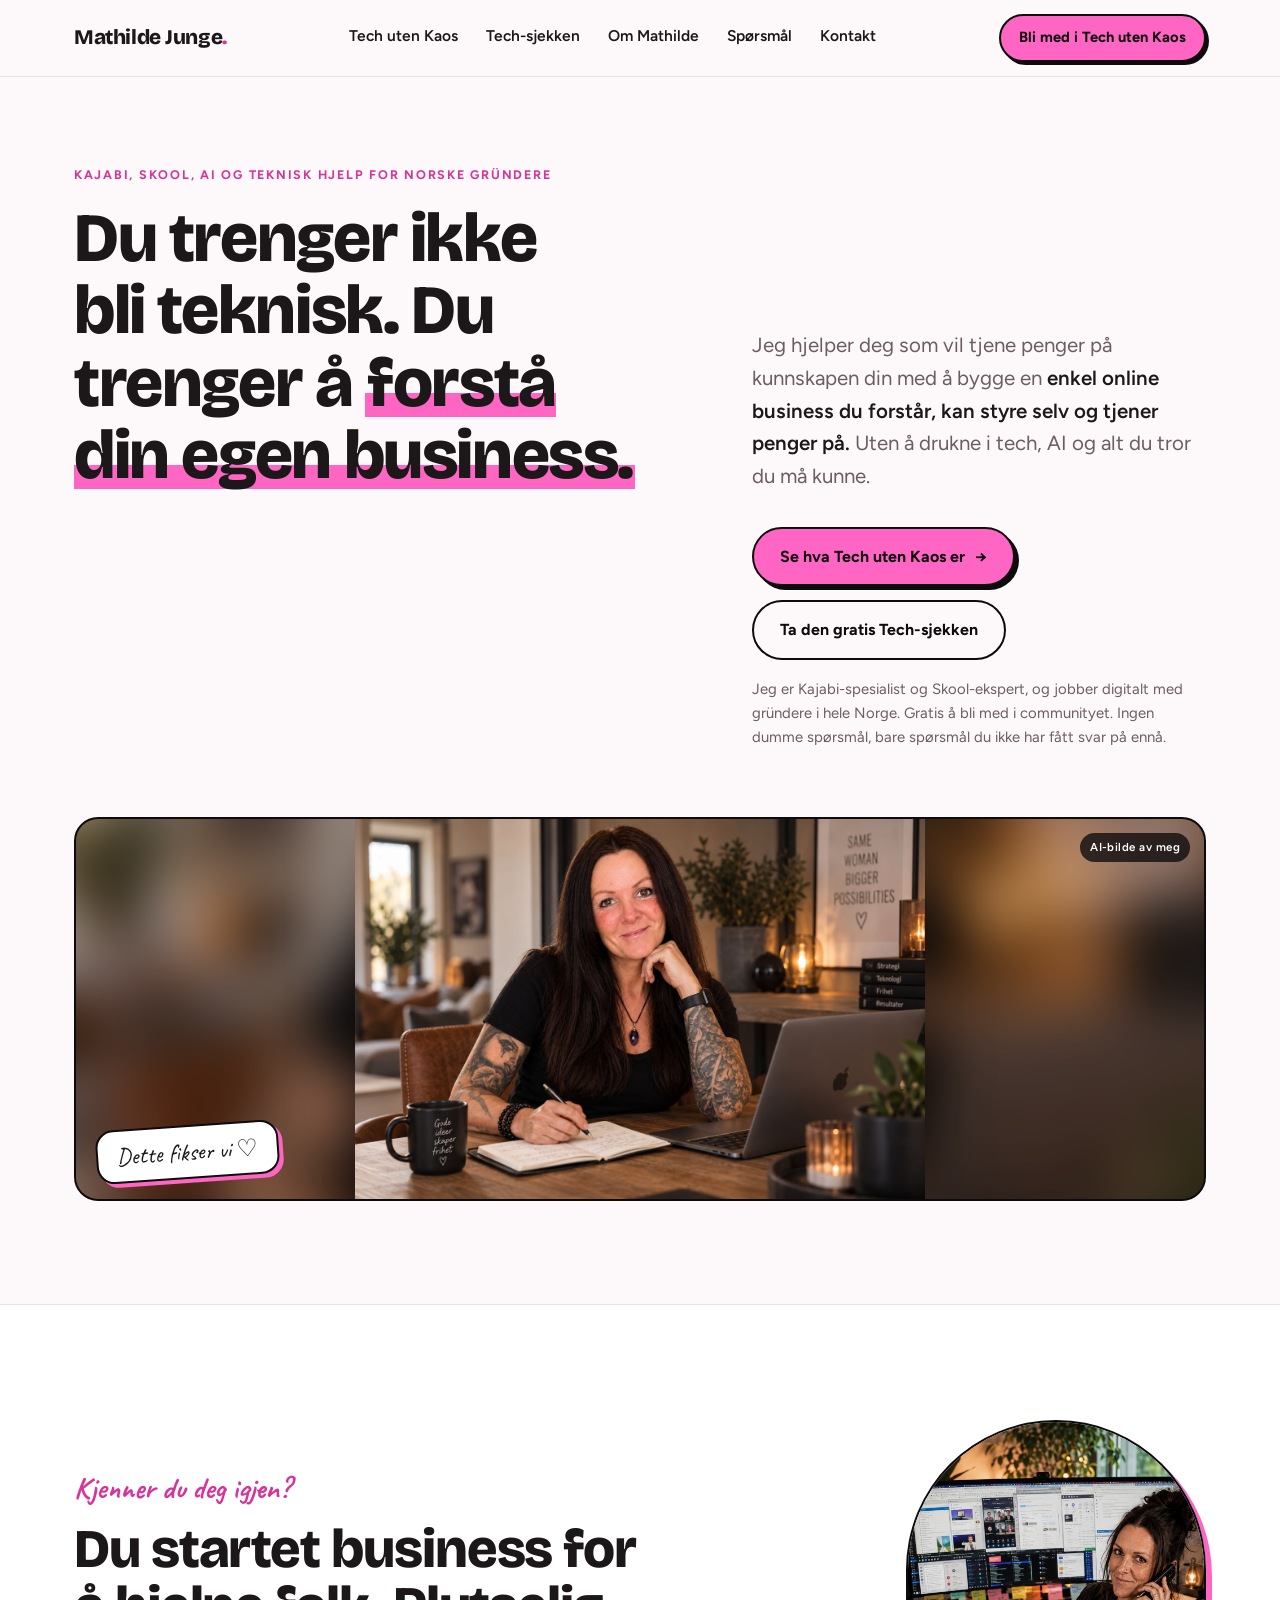
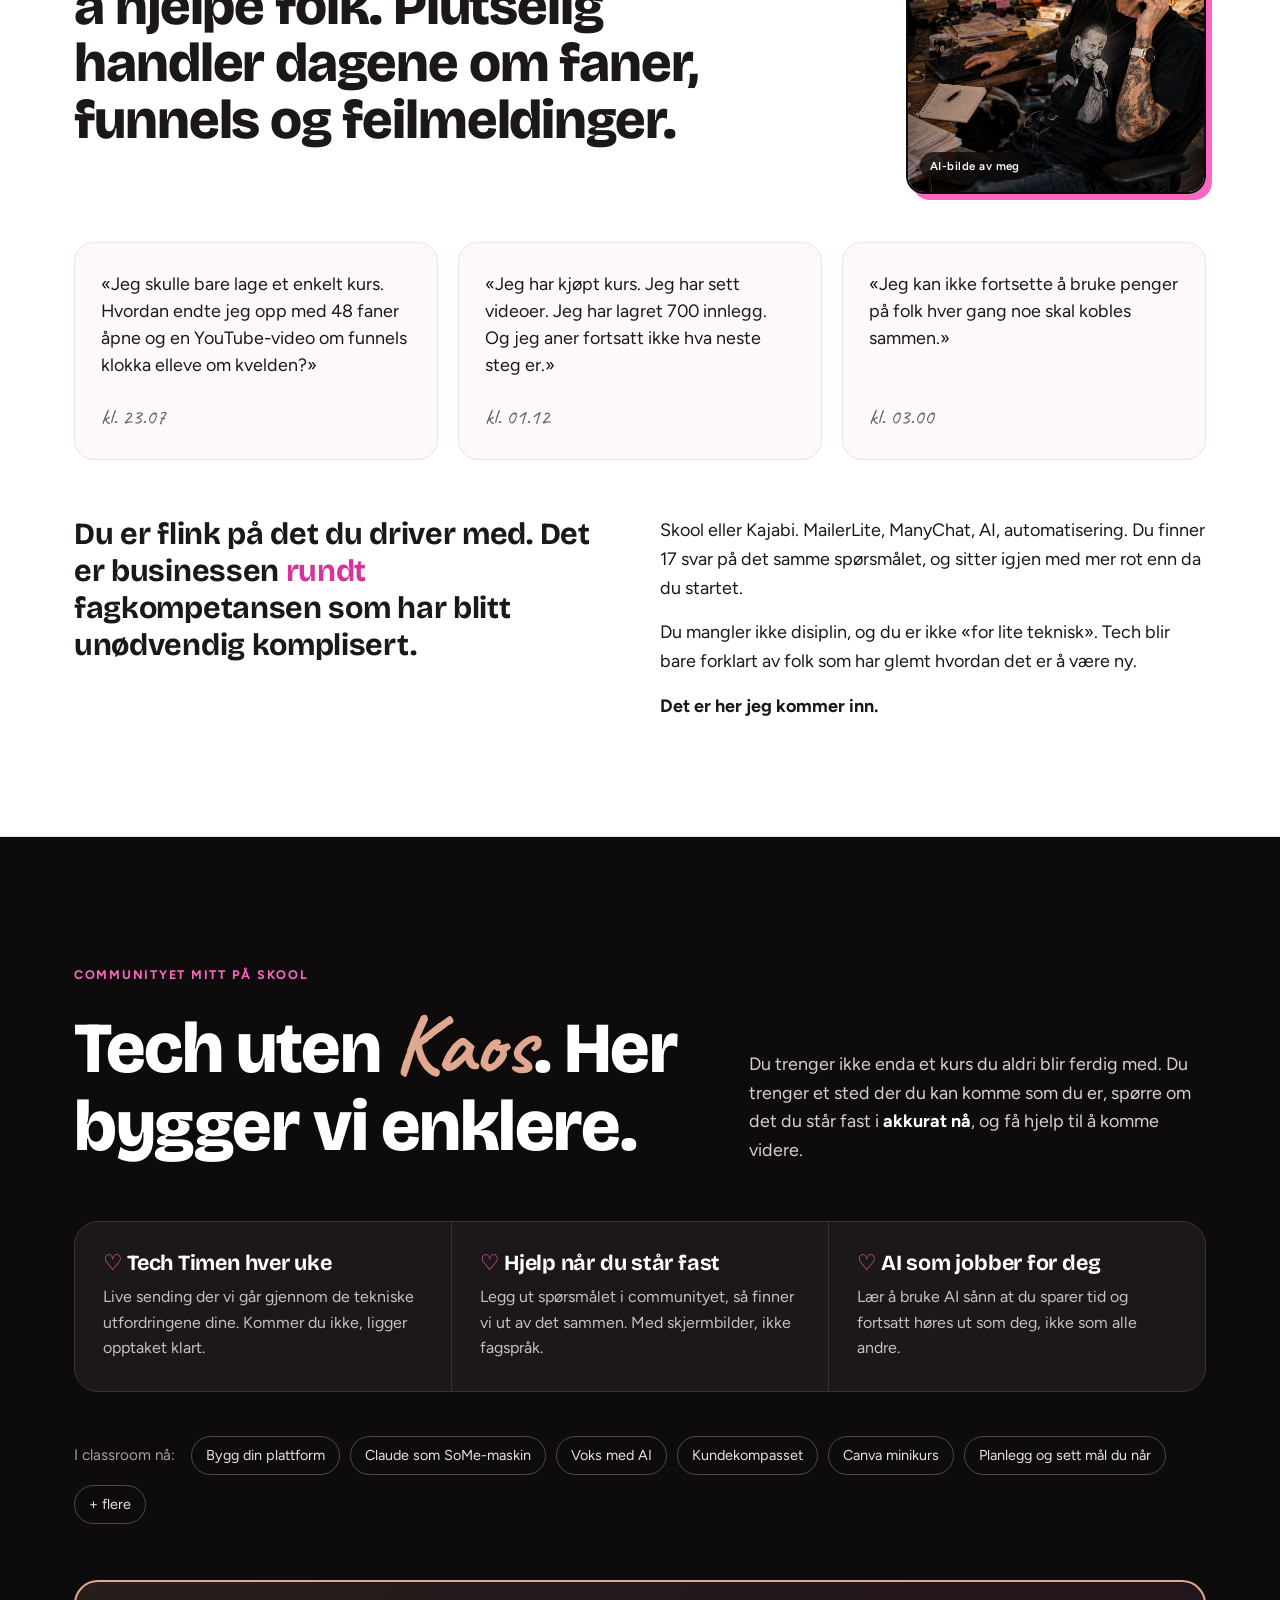
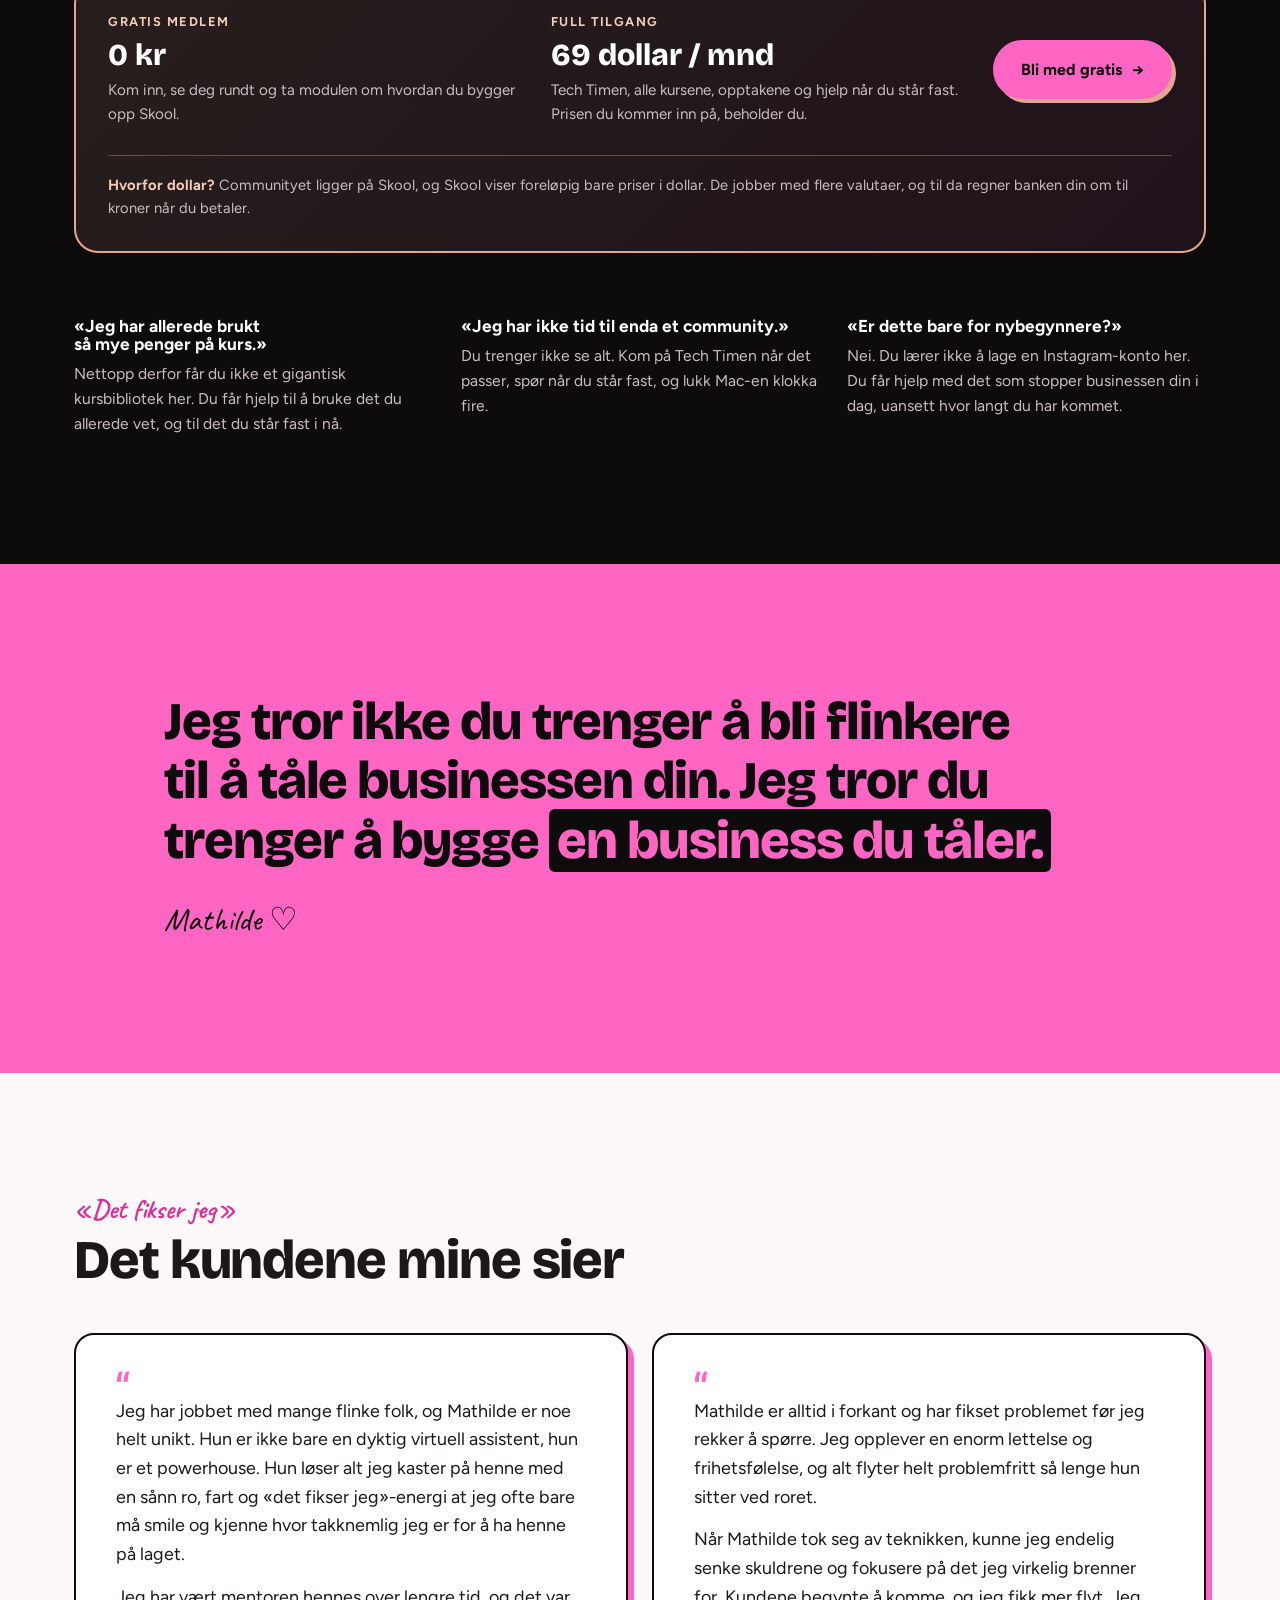
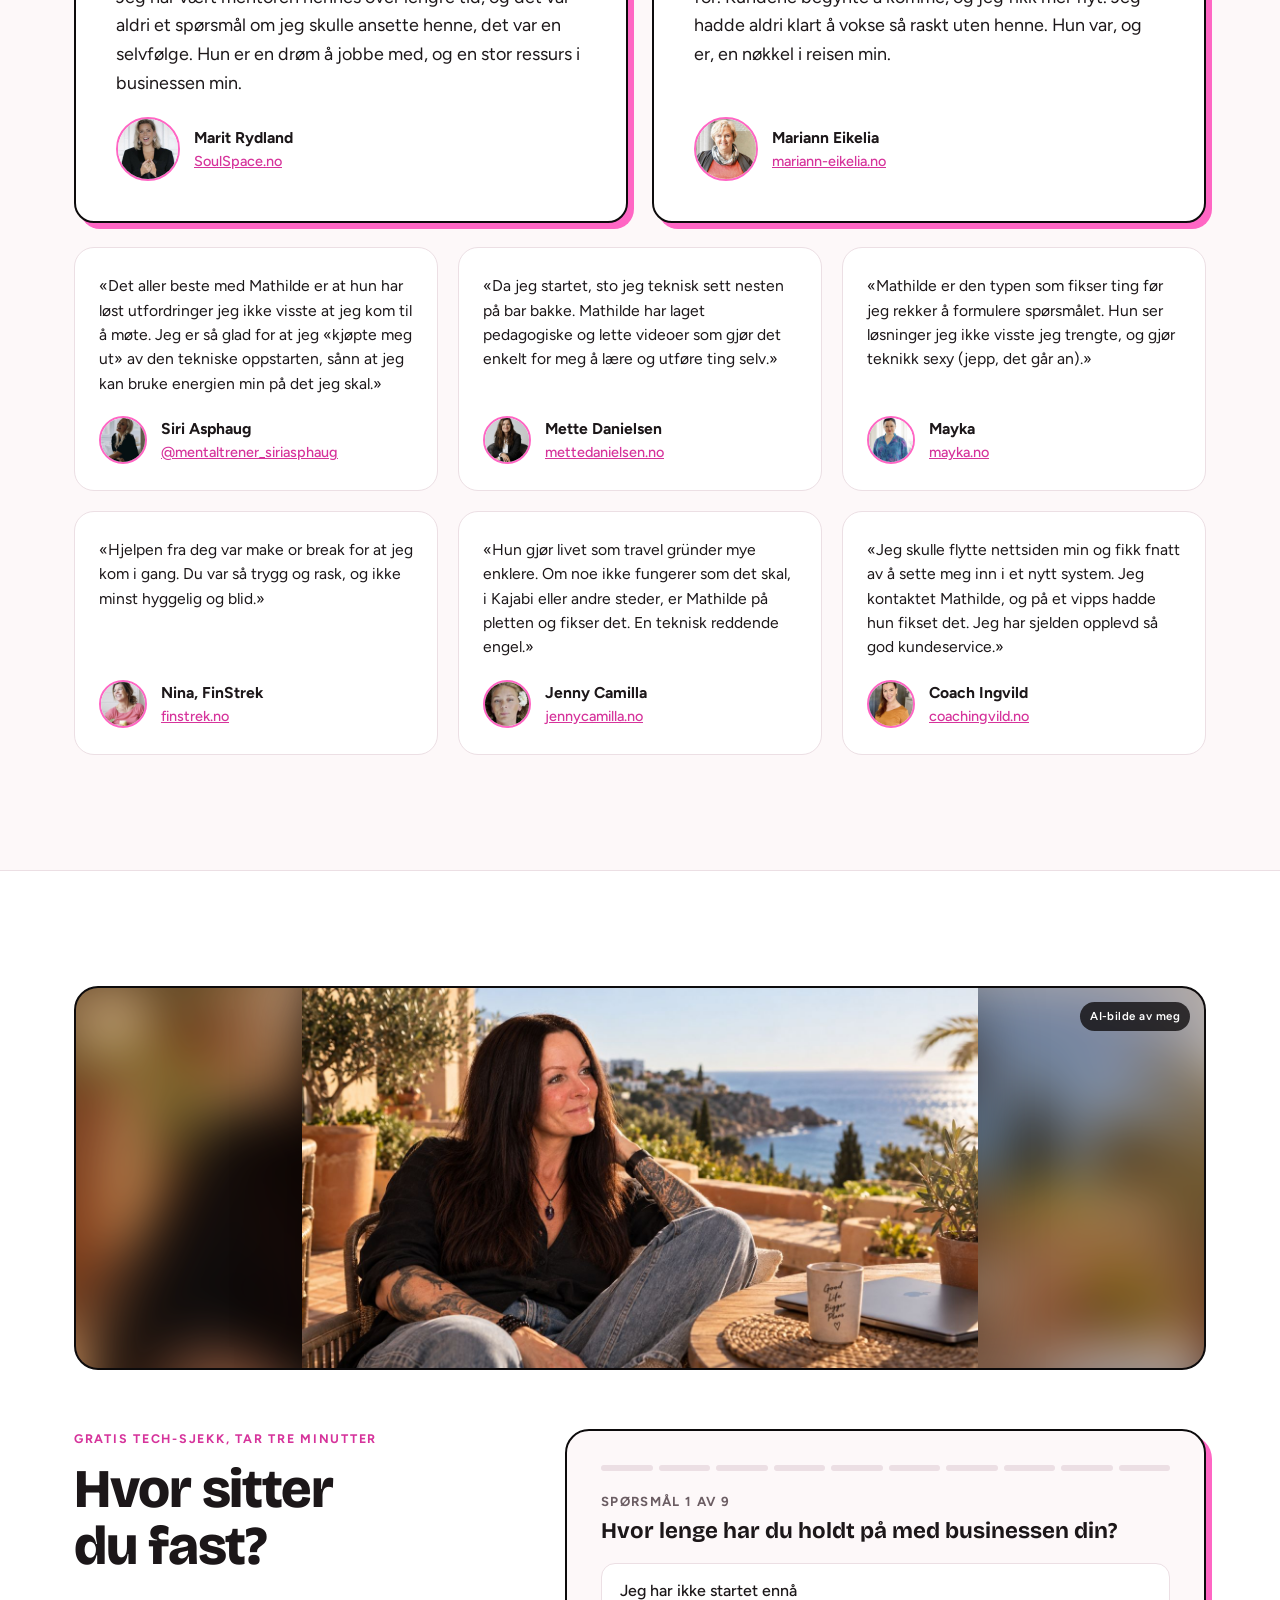
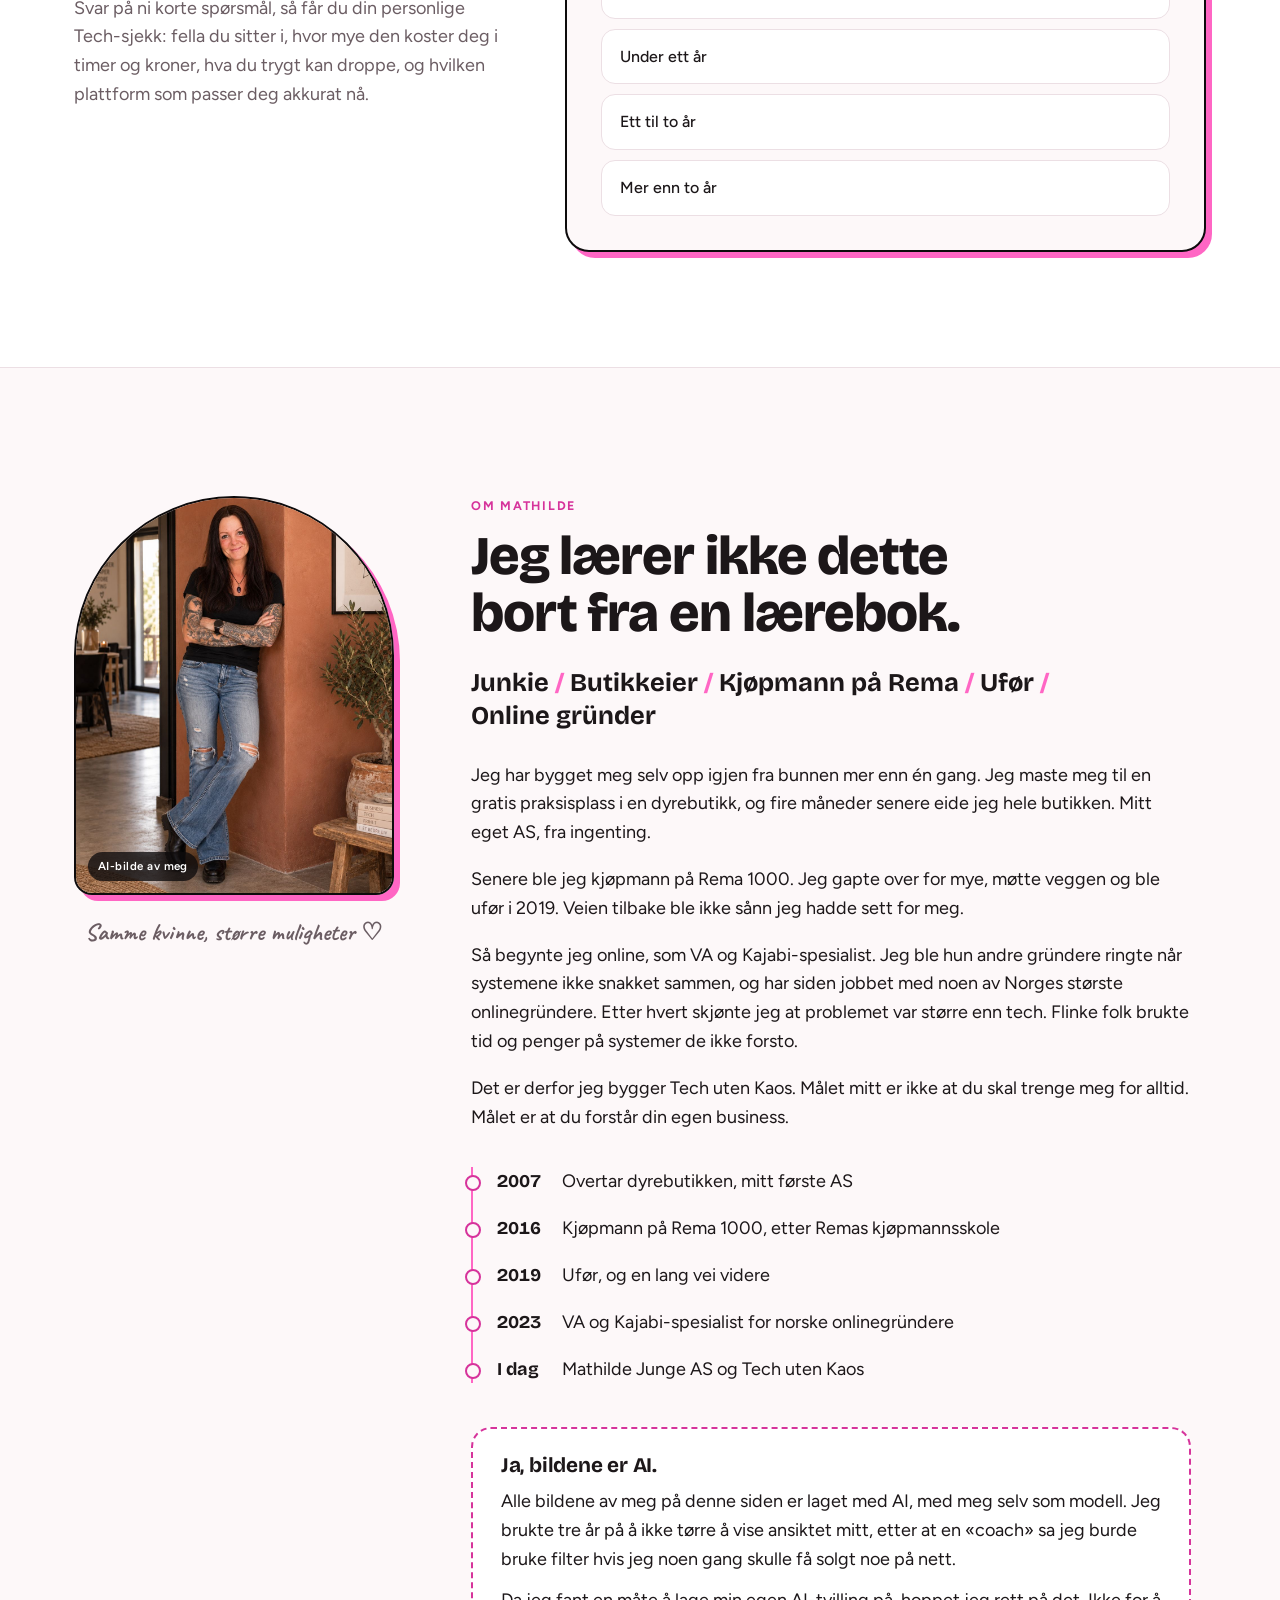
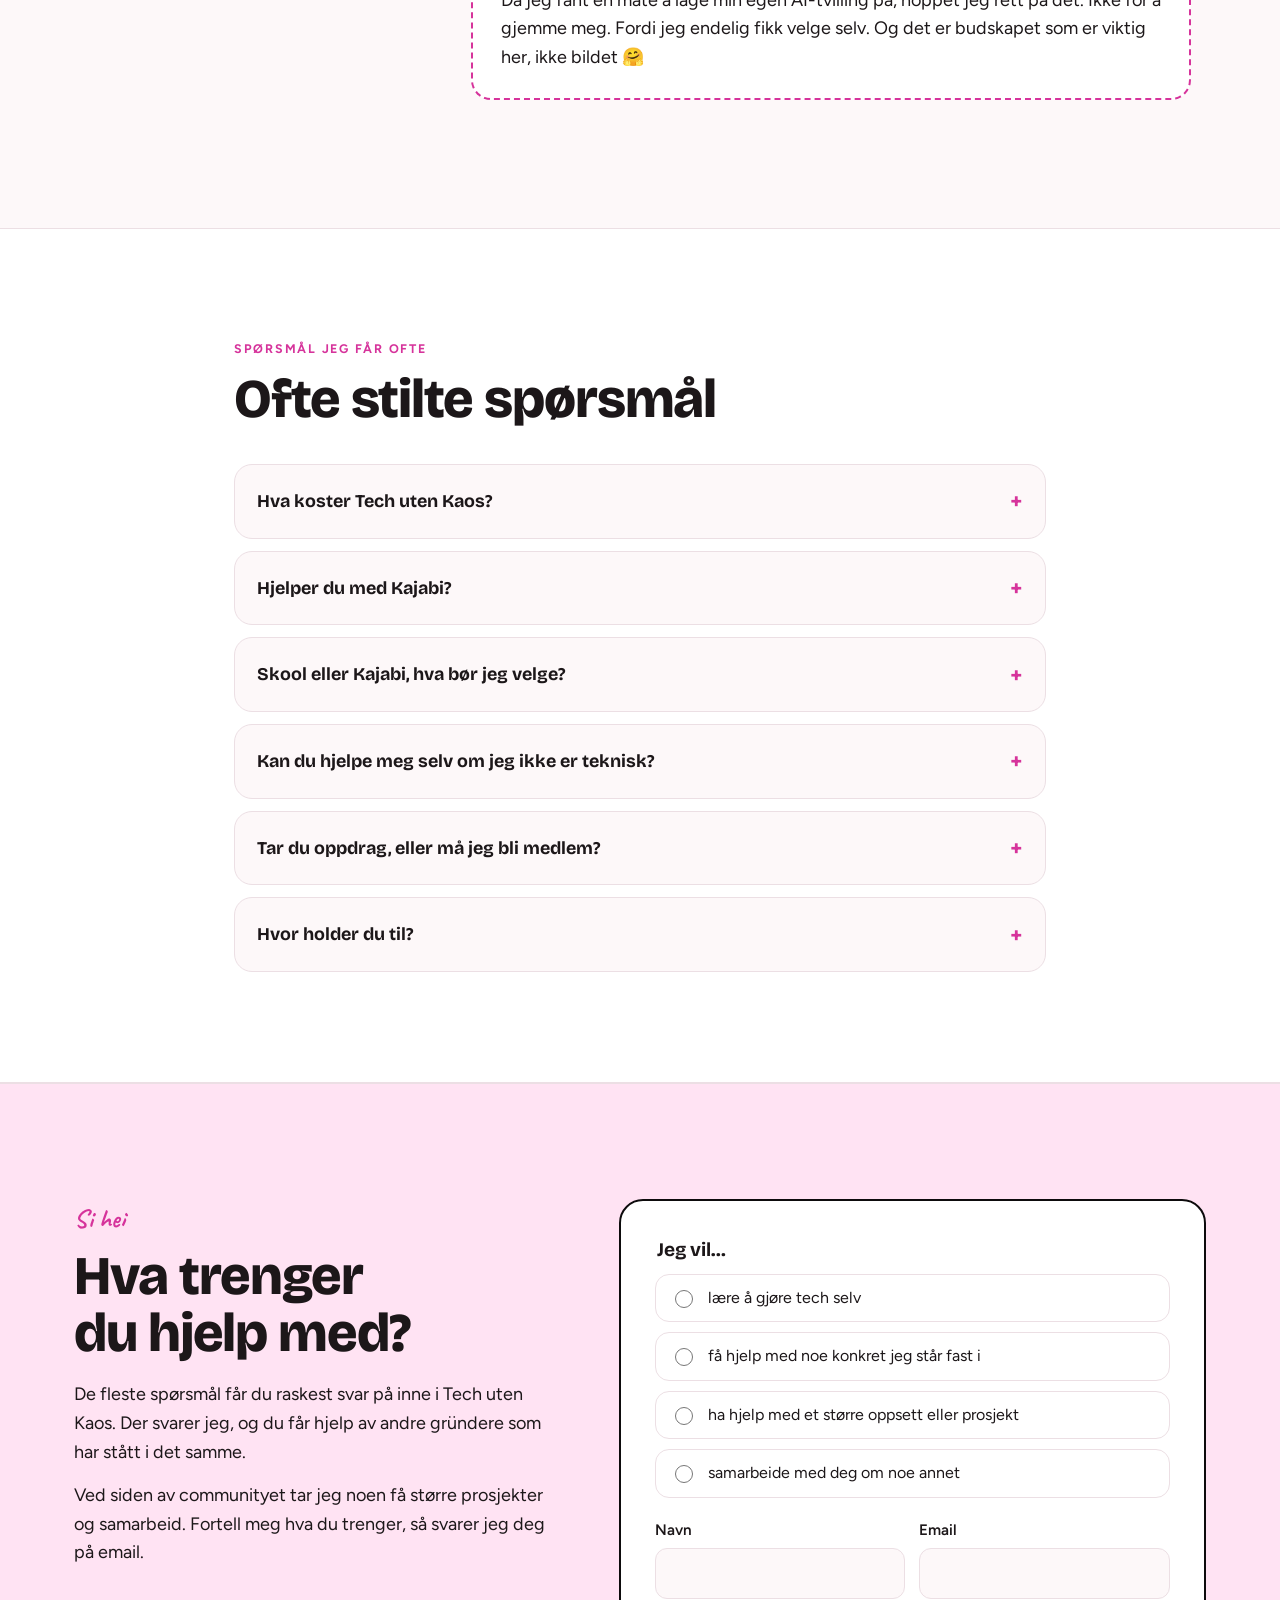
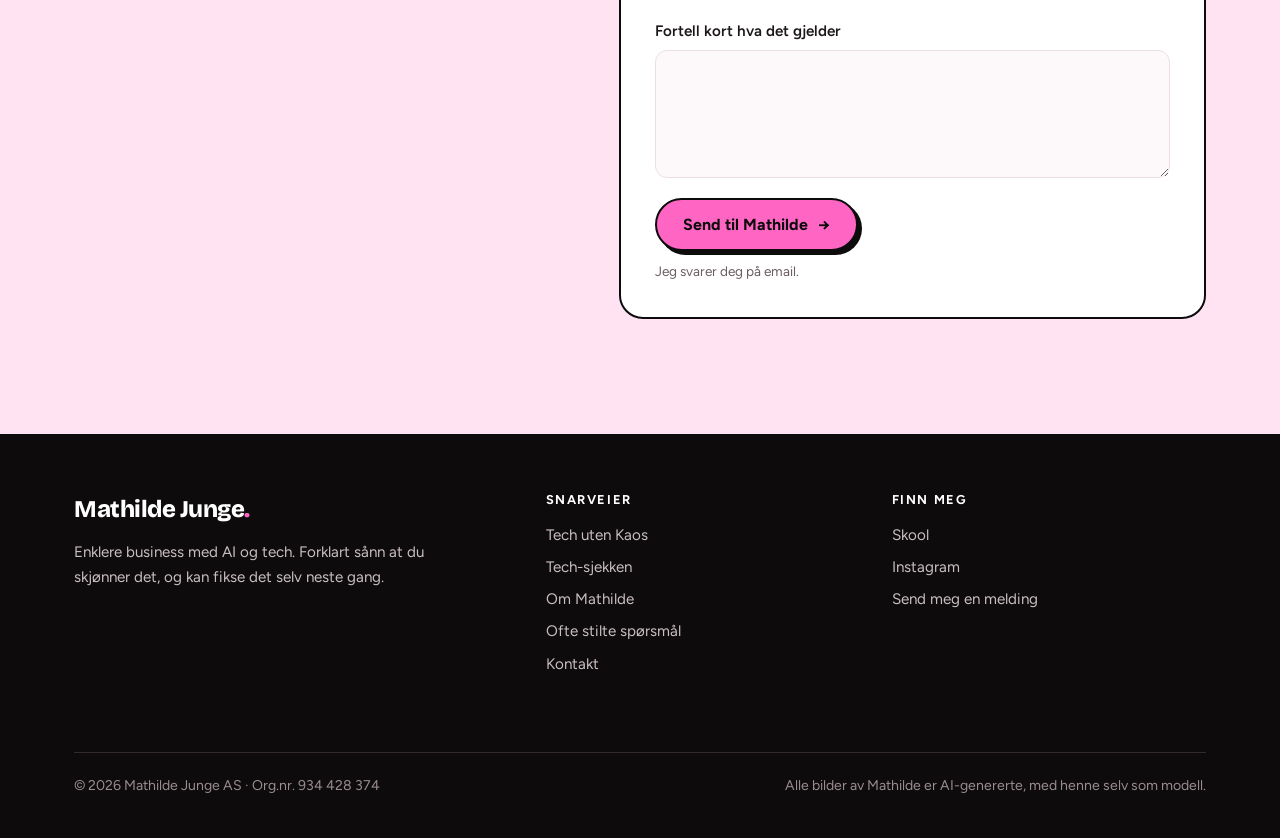
==== index.html @ fab1bf91 "Add files via upload" ====
<!doctype html>
<html lang="nb">
<head>
<meta charset="utf-8">
<meta name="viewport" content="width=device-width, initial-scale=1, viewport-fit=cover">
<title>Mathilde Junge | Enklere business med AI og tech</title>
<meta name="description" content="Kajabi-ekspert og Skool-spesialist i Norge. Mathilde Junge hjelper norske gründere med teknisk hjelp, AI og automatisering, og med å bygge en online business de forstår og kan styre selv.">
<link rel="canonical" href="https://www.mathilde-junge.no/">
<meta property="og:title" content="Mathilde Junge | Enklere business med AI og tech">
<meta property="og:description" content="Jeg hjelper gründere å bygge en enkel online business de forstår, kan styre selv og tjene penger på.">
<meta property="og:image" content="https://mathilde-junge.no/bilder/mathilde-kaffe.jpg">
<meta property="og:url" content="https://mathilde-junge.no">
<link rel="icon" href="data:image/svg+xml,%3Csvg xmlns=%22http://www.w3.org/2000/svg%22 viewBox=%220 0 100 100%22%3E%3Ccircle cx=%2250%22 cy=%2250%22 r=%2250%22 fill=%22%23ff66c4%22/%3E%3Ctext x=%2250%22 y=%2268%22 font-size=%2252%22 text-anchor=%22middle%22 font-family=%22Arial%22 font-weight=%22bold%22 fill=%22%230d0b0c%22%3EMJ%3C/text%3E%3C/svg%3E">
<link rel="preconnect" href="https://fonts.googleapis.com">
<link rel="preconnect" href="https://fonts.gstatic.com" crossorigin>
<link rel="stylesheet" href="https://fonts.googleapis.com/css2?family=Bricolage+Grotesque:opsz,wght@12..96,500;12..96,700;12..96,800&family=Figtree:ital,wght@0,400;0,500;0,600;0,700;1,400&family=Caveat:wght@500;700&display=swap">
<script type="application/ld+json">{"@context": "https://schema.org", "@type": "ProfessionalService", "@id": "https://www.mathilde-junge.no/#business", "name": "Mathilde Junge AS", "alternateName": "Tech uten Kaos", "url": "https://www.mathilde-junge.no/", "description": "Kajabi-ekspert og Skool-spesialist som hjelper norske gründere med teknisk hjelp, AI, automatisering og oppbygging av online business.", "email": "mathilde.junge@gmail.com", "founder": {"@type": "Person", "name": "Mathilde Junge", "jobTitle": "Kajabi-spesialist, tech- og businesscoach", "url": "https://www.mathilde-junge.no/#om", "sameAs": ["https://www.instagram.com/mathildejunge.andreomgang/", "https://www.skool.com/mathilde/about"]}, "address": {"@type": "PostalAddress", "addressLocality": "Stord", "addressCountry": "NO"}, "areaServed": {"@type": "Country", "name": "Norge"}, "knowsAbout": ["Kajabi", "Skool", "MailerLite", "ManyChat", "Stripe", "AI for gründere", "automatisering", "email-markedsføring", "salgssider", "medlemsportaler", "webinarer"], "sameAs": ["https://www.instagram.com/mathildejunge.andreomgang/", "https://www.skool.com/mathilde/about"], "makesOffer": {"@type": "Offer", "name": "Tech uten Kaos", "description": "Community på Skool med ukentlig Tech Time, kurs og hjelp med tech, AI og online business.", "price": "69", "priceCurrency": "USD", "url": "https://www.skool.com/mathilde/about"}}</script>
<script type="application/ld+json">{"@context": "https://schema.org", "@type": "FAQPage", "mainEntity": [{"@type": "Question", "name": "Hva koster Tech uten Kaos?", "acceptedAnswer": {"@type": "Answer", "text": "Det er gratis å bli med i communityet på Skool. Da får du tilgang til en modul om hvordan du bygger opp Skool. Full tilgang koster 69 dollar i måneden, og gir deg Tech Timen hver uke, alle kursene, opptakene og hjelp når du står fast. Prisen du kommer inn på, beholder du. Skool viser foreløpig bare priser i dollar, så banken din regner om til kroner."}}, {"@type": "Question", "name": "Hjelper du med Kajabi?", "acceptedAnswer": {"@type": "Answer", "text": "Ja. Jeg har jobbet i Kajabi siden 2023, som VA og Kajabi-spesialist for noen av Norges største onlinegründere. Jeg hjelper med kurs og medlemsportaler, salgssider, email-sekvenser, automatiseringer, betaling og oppsett rundt lanseringer og webinarer. Inne i Tech uten Kaos får du hjelp med Kajabi hver uke på Tech Timen."}}, {"@type": "Question", "name": "Skool eller Kajabi, hva bør jeg velge?", "acceptedAnswer": {"@type": "Answer", "text": "Det kommer an på hva du selger og hvor mye tid du vil bruke på tech. Skool passer når du vil bygge et community og komme raskt i gang. Kajabi passer når du har kurs, email-liste og nettside du vil samle på ett sted. Ta den gratis Tech-sjekken på denne siden, så får du mitt forslag basert på svarene dine."}}, {"@type": "Question", "name": "Kan du hjelpe meg selv om jeg ikke er teknisk?", "acceptedAnswer": {"@type": "Answer", "text": "Ja, og det er de fleste som kommer til meg. Du trenger ikke være teknisk. Du trenger å lære akkurat nok til å gjøre det du trenger, forklart uten fagspråk. Målet mitt er at du skal klare mer selv, ikke at du skal trenge meg for alltid."}}, {"@type": "Question", "name": "Tar du oppdrag, eller må jeg bli medlem?", "acceptedAnswer": {"@type": "Answer", "text": "Det meste løser vi inne i Tech uten Kaos, og der får du hjelp raskest. Ved siden av tar jeg noen få større oppsett og prosjekter. Bruk kontaktskjemaet nederst og velg hva du trenger hjelp med, så svarer jeg deg på email."}}, {"@type": "Question", "name": "Hvor holder du til?", "acceptedAnswer": {"@type": "Answer", "text": "Jeg sitter på Stord og jobber digitalt med gründere i hele Norge. All hjelp skjer på nett, enten i communityet, på Tech Timen eller i delt skjerm."}}]}</script>
<style>
  :root {
    --rosa: #ff66c4;
    --rosa-dyp: #d6339b;
    --rosa-lys: #ffe3f3;
    --svart: #0d0b0c;
    --kull: #1c1719;
    --hvit: #ffffff;
    --grunn: #fdf8f9;
    --tekst: #1c1719;
    --dempet: #6b5d63;
    --linje: #ecdfe4;
    --rosegull: #e0a98f;
    --rosegull-lys: #f3cdb9;
    --display: "Bricolage Grotesque", "Arial Black", system-ui, sans-serif;
    --brod: "Figtree", system-ui, -apple-system, "Segoe UI", sans-serif;
    --hand: "Caveat", "Segoe Print", "Bradley Hand", cursive;
    --maks: 1180px;
    color-scheme: light;
  }
  * { box-sizing: border-box; }
  html { scroll-behavior: smooth; }
  @media (prefers-reduced-motion: reduce) { html { scroll-behavior: auto; } * { transition: none !important; animation: none !important; } }
  body {
    margin: 0;
    background: var(--grunn);
    color: var(--tekst);
    font-family: var(--brod);
    font-size: 18px;
    line-height: 1.6;
    -webkit-font-smoothing: antialiased;
  }
  img { max-width: 100%; display: block; }
  a { color: inherit; }
  :focus-visible { outline: 3px solid var(--rosa); outline-offset: 3px; border-radius: 4px; }

  .ramme { width: 100%; max-width: var(--maks); margin: 0 auto; padding-inline: 24px; }
  @media (max-width: 480px) { .ramme { padding-inline: 18px; } body { font-size: 17px; } }

  h1, h2, h3 { font-family: var(--display); line-height: 1.05; letter-spacing: -0.02em; text-wrap: balance; margin: 0; }
  h2 { font-size: clamp(2rem, 4.4vw, 3.4rem); font-weight: 800; }
  h3 { font-size: 1.35rem; font-weight: 700; letter-spacing: -0.01em; }
  p { margin: 0; }
  .hand { font-family: var(--hand); font-weight: 700; }
  .etikett { font-size: 0.78rem; font-weight: 700; letter-spacing: 0.14em; text-transform: uppercase; color: var(--rosa-dyp); }

  /* Knapper */
  .knapp {
    display: inline-flex; align-items: center; gap: 10px;
    font-family: var(--brod); font-weight: 700; font-size: 1rem;
    padding: 15px 26px; border-radius: 999px; text-decoration: none;
    border: 2px solid var(--svart); cursor: pointer;
    transition: transform .15s ease, box-shadow .15s ease, background .15s ease;
  }
  .knapp-rosa { background: var(--rosa); color: var(--svart); box-shadow: 4px 4px 0 var(--svart); }
  .knapp-rosa:hover { transform: translate(-2px,-2px); box-shadow: 6px 6px 0 var(--svart); }
  .knapp-strek { background: transparent; color: var(--svart); }
  .knapp-strek:hover { background: var(--svart); color: var(--hvit); }
  .pil { transition: transform .15s ease; }
  .knapp:hover .pil { transform: translateX(3px); }

  /* Meny */
  .meny {
    position: sticky; top: env(safe-area-inset-top, 0px); z-index: 20;
    background: rgba(253,248,249,.92); backdrop-filter: blur(10px); -webkit-backdrop-filter: blur(10px);
    border-bottom: 1px solid var(--linje);
  }
  .meny .ramme { display: flex; align-items: center; justify-content: space-between; gap: 16px; padding-block: 14px; }
  .logo { font-family: var(--display); font-weight: 800; font-size: 1.3rem; text-decoration: none; letter-spacing: -0.02em; white-space: nowrap; }
  .logo span { color: var(--rosa-dyp); }
  .meny nav { display: flex; gap: 28px; font-weight: 600; font-size: 0.97rem; }
  .meny nav a { text-decoration: none; padding-block: 4px; border-bottom: 2px solid transparent; }
  .meny nav a:hover { border-color: var(--rosa); }
  .meny .knapp { padding: 10px 18px; font-size: 0.92rem; box-shadow: 3px 3px 0 var(--svart); gap: 0; }
  @media (max-width: 900px) { .meny nav { display: none; } }
  @media (max-width: 420px) { .meny .knapp .lang { display: none; } }

  /* Hero */
  .hero { padding-block: clamp(40px, 7vw, 88px) clamp(56px, 8vw, 104px); }
  .hero .ramme { display: grid; grid-template-columns: 1.15fr 0.85fr; gap: 20px clamp(32px, 5vw, 64px); align-items: end; }
  .hero .ramme > div:first-child { grid-column: 1 / -1; display: grid; grid-template-columns: 1.15fr 0.85fr; gap: 0 clamp(32px, 5vw, 64px); align-items: end; }
  .hero .ramme > div:first-child > .etikett, .hero .ramme > div:first-child > h1 { grid-column: 1; }
  .hero .ramme > div:first-child > .ingress, .hero .ramme > div:first-child > .knapperad, .hero .ramme > div:first-child > .smaatekst { grid-column: 2; }
  .hero .ramme > div:first-child > .ingress { grid-row: 2; align-self: end; margin-top: 0; }
  .hero .hero-band { grid-column: 1 / -1; margin-top: clamp(28px, 4vw, 48px); }
  .hero h1 { font-size: clamp(2.5rem, 5.4vw, 4.7rem); font-weight: 800; }
  .hero h1 .understrek { background: linear-gradient(transparent 62%, var(--rosa) 62%, var(--rosa) 90%, transparent 90%); padding-inline: 2px; }
  .hero .ingress { font-size: clamp(1.1rem, 1.6vw, 1.3rem); color: var(--dempet); margin-top: 26px; max-width: 34ch; }
  .hero .ingress strong { color: var(--tekst); font-weight: 600; }
  .knapperad { display: flex; flex-wrap: wrap; gap: 14px; margin-top: 34px; }
  .smaatekst { margin-top: 18px; font-size: 0.93rem; color: var(--dempet); }
  .hero-bilde { position: relative; }
  .hero-bilde img { width: 100%; height: auto; border-radius: 24px; border: 2px solid var(--svart); }
  .hero-lapp {
    position: absolute; left: -28px; bottom: 44px; background: var(--hvit); border: 2px solid var(--svart);
    border-radius: 18px; padding: 12px 18px; transform: rotate(-4deg); box-shadow: 4px 4px 0 var(--rosa);
    font-family: var(--hand); font-size: 1.5rem; line-height: 1.1; max-width: 230px;
  }
  @media (max-width: 860px) {
    .hero .ramme, .hero .ramme > div:first-child { grid-template-columns: 1fr; }
    .hero .ramme > div:first-child > * { grid-column: 1 !important; grid-row: auto !important; }
    .hero .ramme > div:first-child > .ingress { margin-top: 22px; }
    .hero-lapp { left: 8px; bottom: 20px; font-size: 1.3rem; }
  }

  /* AI-merke på bilder */
  .ai-merke {
    position: absolute; top: 14px; right: 14px; z-index: 2;
    background: rgba(13,11,12,.78); color: var(--hvit); font-size: 0.72rem; font-weight: 600;
    letter-spacing: 0.04em; padding: 5px 10px; border-radius: 999px;
  }
  .bildeboks { position: relative; }
  /* Fotobånd: bredt felt, hele bildet, Mathilde litt på avstand */
  .fotoband { position: relative; margin: 0; height: clamp(240px, 30vw, 400px); border-radius: 24px; overflow: hidden; border: 2px solid var(--svart); background: var(--kull); display: flex; justify-content: center; }
  .fotoband .bak { position: absolute; inset: -40px; width: calc(100% + 80px); height: calc(100% + 80px); max-width: none; object-fit: cover; filter: blur(26px) saturate(1.1) brightness(.8); transform: scale(1.05); }
  .fotoband .fram { position: relative; height: 100%; width: auto; max-width: 100%; object-fit: contain; box-shadow: 0 0 60px rgba(0,0,0,.35); }
  .fotoband .ai-merke { z-index: 3; }
  .fotoband .hero-lapp { left: 20px; bottom: 20px; z-index: 3; }
  @media (max-width: 600px) { .fotoband { height: 260px; } }
  /* Stående bilder: egen bredde, bue på toppen */
  .bue { position: relative; margin: 0; width: 100%; max-width: 340px; }
  .bue img { width: 100%; height: auto; border-radius: 50% 50% 18px 18px / 40% 40% 18px 18px; border: 2px solid var(--svart); box-shadow: 6px 6px 0 var(--rosa); }
  .bue .ai-merke { top: auto; right: auto; bottom: 14px; left: 14px; }
  .igjen-hode { display: grid; grid-template-columns: 1fr auto; gap: clamp(32px, 5vw, 72px); align-items: center; }
  .igjen-hode .bue { max-width: 300px; }
  @media (max-width: 760px) { .igjen-hode { grid-template-columns: 1fr; } .igjen-hode .bue { max-width: 260px; } }
  .quiz-band { grid-column: 1 / -1; margin-bottom: 8px; }

  /* Kjenner du deg igjen */
  .igjen { padding-block: clamp(64px, 9vw, 120px); background: var(--hvit); border-block: 1px solid var(--linje); }
  .igjen-topp { max-width: 760px; }
  .igjen-topp p.hand { font-size: 1.9rem; color: var(--rosa-dyp); margin-bottom: 8px; }
  .sitater { display: grid; grid-template-columns: repeat(3, 1fr); gap: 20px; margin-top: 48px; }
  .sitat {
    background: var(--grunn); border: 1px solid var(--linje); border-radius: 20px; padding: 28px 26px 24px;
    display: flex; flex-direction: column; justify-content: space-between; gap: 22px;
  }
  .sitat p { font-size: 1.12rem; line-height: 1.5; }
  .sitat .klokke { font-family: var(--hand); font-size: 1.35rem; color: var(--dempet); }
  .igjen-tekst { display: grid; grid-template-columns: 1fr 1fr; gap: 40px; margin-top: 56px; align-items: start; }
  .igjen-tekst p + p { margin-top: 16px; }
  .igjen-tekst .stor { font-family: var(--display); font-weight: 700; font-size: clamp(1.5rem, 2.4vw, 2rem); line-height: 1.2; letter-spacing: -0.01em; }
  .igjen-tekst .stor em { font-style: normal; color: var(--rosa-dyp); }
  @media (max-width: 860px) { .sitater, .igjen-tekst { grid-template-columns: 1fr; } }

  /* Tech uten Kaos */
  .tuk { background: var(--svart); color: var(--hvit); padding-block: clamp(72px, 10vw, 128px); position: relative; overflow: hidden; }
  .tuk .etikett { color: var(--rosa); }
  .tuk-topp { display: grid; grid-template-columns: 1.15fr 0.85fr; gap: 56px; align-items: end; }
  .tuk h2 { font-size: clamp(2.4rem, 5.6vw, 4.6rem); margin-top: 14px; }
  .tuk h2 .kaos { font-family: var(--hand); font-weight: 700; color: var(--rosegull); font-size: 1.2em; letter-spacing: 0; }
  .tuk-ingress { color: #d9cfd3; font-size: 1.12rem; }
  .tuk-ingress strong { color: var(--hvit); }
  .innhold { display: grid; grid-template-columns: repeat(3, 1fr); gap: 1px; background: #3a3034; border: 1px solid #3a3034; border-radius: 24px; overflow: hidden; margin-top: 56px; }
  .innhold > div { background: var(--kull); padding: 30px 28px; }
  .innhold h3 { color: var(--hvit); margin-bottom: 10px; }
  .innhold h3 .hjerte { color: var(--rosa); }
  .innhold p { color: #c9bec3; font-size: 1rem; }
  .moduler { margin-top: 44px; display: flex; flex-wrap: wrap; gap: 10px; align-items: center; }
  .moduler .forklar { color: #a99ca2; font-size: 0.95rem; margin-right: 6px; }
  .modul { border: 1px solid #54464c; color: #eadfe3; border-radius: 999px; padding: 7px 14px; font-size: 0.9rem; }
  .pris {
    margin-top: 56px; display: grid; grid-template-columns: 1fr 1fr auto; gap: 24px; align-items: center;
    border: 2px solid var(--rosegull); border-radius: 24px; padding: 30px 32px;
    background: linear-gradient(135deg, rgba(224,169,143,.12), rgba(255,102,196,.08));
  }
  .pris .nivaa { font-size: 0.8rem; font-weight: 700; letter-spacing: .12em; text-transform: uppercase; color: var(--rosegull-lys); }
  .pris .tall { font-family: var(--display); font-weight: 800; font-size: 1.9rem; line-height: 1.1; margin-top: 6px; }
  .pris .under { color: #c9bec3; font-size: 0.95rem; margin-top: 6px; }
  .pris .valuta { grid-column: 1 / -1; margin-top: 4px; padding-top: 18px; border-top: 1px solid rgba(224,169,143,.35); color: #c9bec3; font-size: .92rem; }
  .pris .valuta b { color: var(--rosegull-lys); }
  .plassholder { background: var(--rosa); color: var(--svart); border-radius: 6px; padding: 0 6px; font-size: .8em; }
  .tuk .knapp-rosa { box-shadow: 4px 4px 0 var(--rosegull); border-color: var(--rosa); }
  .tuk .knapp-rosa:hover { box-shadow: 6px 6px 0 var(--rosegull); }
  .tvil { display: grid; grid-template-columns: repeat(3, 1fr); gap: 28px; margin-top: 64px; }
  .tvil h3 { font-family: var(--brod); font-size: 1.08rem; font-weight: 700; color: var(--hvit); margin-bottom: 8px; letter-spacing: 0; }
  .tvil p { color: #c9bec3; font-size: 0.98rem; }
  @media (max-width: 900px) {
    .tuk-topp, .innhold, .tvil { grid-template-columns: 1fr; }
    .pris { grid-template-columns: 1fr; }
  }

  /* Manifest */
  .manifest { padding-block: clamp(72px, 10vw, 128px); background: var(--rosa); color: var(--svart); }
  .manifest .ramme { max-width: 1000px; }
  .manifest blockquote { margin: 0; font-family: var(--display); font-weight: 800; font-size: clamp(1.9rem, 4.2vw, 3.3rem); line-height: 1.12; letter-spacing: -0.02em; text-wrap: balance; }
  .manifest blockquote em { font-style: normal; background: var(--svart); color: var(--rosa); padding-inline: 8px; border-radius: 6px; -webkit-box-decoration-break: clone; box-decoration-break: clone; }
  .manifest .signatur { font-family: var(--hand); font-size: 2rem; margin-top: 24px; }

  /* Kunder */
  .kunder { padding-block: clamp(72px, 9vw, 120px); }
  .kunder-topp { display: flex; justify-content: space-between; align-items: end; gap: 32px; flex-wrap: wrap; }
  .kunder-topp p.hand { font-size: 1.7rem; color: var(--rosa-dyp); }
  .uttalelser { display: grid; grid-template-columns: repeat(2, 1fr); gap: 24px; margin-top: 44px; }
  .uttalelse { background: var(--hvit); border: 1px solid var(--linje); border-radius: 20px; padding: 26px 24px; display: flex; flex-direction: column; gap: 20px; justify-content: space-between; margin: 0; }
  .uttalelse.stor { padding: clamp(28px, 3.5vw, 40px); border: 2px solid var(--svart); box-shadow: 6px 6px 0 var(--rosa); }
  .uttalelse.stor p { font-size: clamp(1.05rem, 1.4vw, 1.18rem); line-height: 1.6; }
  .uttalelse.stor p + p { margin-top: 14px; }
  .uttalelse .anf { font-family: var(--display); font-size: 3rem; line-height: .6; color: var(--rosa); display: block; height: 22px; }
  .uttalelse .navn { display: flex; align-items: center; gap: 14px; font-weight: 700; font-size: 0.98rem; }
  .uttalelse .navn img, .uttalelse .initial { width: 64px; height: 64px; border-radius: 50%; object-fit: cover; border: 2px solid var(--rosa); flex: none; }
  .uttalelse.liten .navn img, .uttalelse.liten .initial { width: 48px; height: 48px; }
  .uttalelse .initial { display: grid; place-items: center; background: var(--rosa-lys); color: var(--rosa-dyp); font-family: var(--display); font-weight: 800; font-size: 1.2rem; }
  .uttalelse .hvem span { display: block; font-weight: 500; color: var(--dempet); font-size: .9rem; }
  .uttalelse .hvem a { color: var(--rosa-dyp); }
  .uttalelse.liten p { font-size: .98rem; line-height: 1.55; color: var(--kull); }
  .flere { margin-top: 24px; display: grid; grid-template-columns: repeat(3, 1fr); gap: 20px; }
  @media (max-width: 900px) { .uttalelser, .flere { grid-template-columns: 1fr; } }

  /* Quiz */
  .quiz-seksjon { padding-block: clamp(72px, 9vw, 120px); background: var(--hvit); border-block: 1px solid var(--linje); }
  .quiz-seksjon .ramme { display: grid; grid-template-columns: 0.8fr 1.2fr; gap: clamp(28px, 4vw, 56px) clamp(32px, 5vw, 64px); align-items: start; }
  .quiz-seksjon .quiz { margin-top: 0; }

  .quiz-seksjon .intro { margin-top: 18px; color: var(--dempet); max-width: 46ch; }
  .quiz {
    margin-top: 32px; background: var(--grunn); border: 2px solid var(--svart); border-radius: 24px; padding: clamp(22px, 3vw, 34px);
    box-shadow: 6px 6px 0 var(--rosa);
  }
  .quiz-fremdrift { display: flex; gap: 6px; margin-bottom: 20px; }
  .quiz-fremdrift span { height: 6px; flex: 1; border-radius: 99px; background: var(--linje); }
  .quiz-fremdrift span.ferdig { background: var(--rosa); }
  .quiz-sporsmal { font-family: var(--display); font-weight: 700; font-size: 1.4rem; line-height: 1.2; margin-bottom: 18px; }
  .svar { display: grid; gap: 10px; }
  .svar button {
    text-align: left; font: inherit; font-size: 1rem; font-weight: 500; background: var(--hvit); color: var(--tekst);
    border: 1.5px solid var(--linje); border-radius: 14px; padding: 14px 18px; cursor: pointer; transition: border-color .15s, background .15s;
  }
  .svar button:hover { border-color: var(--rosa); background: var(--rosa-lys); }
  .resultat h3 { font-size: 1.8rem; margin-block: 6px 12px; }
  .resultat p + p { margin-top: 12px; }
  .resultat .neste { margin-top: 22px; padding-top: 20px; border-top: 1px dashed var(--linje); }
  .epost-rad { display: flex; gap: 10px; flex-wrap: wrap; margin-top: 12px; }
  .epost-rad input { flex: 1 1 220px; min-width: 0; font: inherit; padding: 13px 16px; border-radius: 999px; border: 1.5px solid var(--svart); background: var(--hvit); }
  .epost-rad .knapp { padding: 13px 22px; }
  .quiz-nr { font-size: .82rem; font-weight: 700; letter-spacing: .1em; text-transform: uppercase; color: var(--dempet); margin-bottom: 6px; }
  .port-tekst { color: var(--dempet); margin-bottom: 4px; }
  .quiz-skjema .knapp:disabled { opacity: .7; cursor: wait; transform: none; }
  .quiz-skjema { display: grid; gap: 14px; margin-top: 14px; justify-items: start; }
  .quiz-skjema .epost-rad { margin-top: 0; width: 100%; }
  .samtykke { display: flex; gap: 10px; align-items: flex-start; font-size: .9rem; color: var(--dempet); line-height: 1.45; cursor: pointer; }
  .samtykke input[type=checkbox] { accent-color: var(--rosa-dyp); width: 18px; height: 18px; margin-top: 2px; flex: none; }
  .skjult { position: absolute; width: 1px; height: 1px; overflow: hidden; clip: rect(0 0 0 0); white-space: nowrap; }
  .lenkeknapp { background: none; border: 0; font: inherit; font-size: .92rem; color: var(--dempet); text-decoration: underline; cursor: pointer; margin-top: 14px; padding: 0; }
  .utkast-note { font-size: .85rem; color: var(--dempet); margin-top: 10px; }
  @media (max-width: 860px) {
    .quiz-seksjon .ramme { grid-template-columns: 1fr; }

  }

  /* Om */
  .om { padding-block: clamp(72px, 10vw, 128px); }
  .om .ramme { display: grid; grid-template-columns: auto 1fr; gap: clamp(36px, 6vw, 80px); align-items: start; }
  .om-bilder { width: 320px; }
  .om-bilder .hand { font-size: 1.5rem; margin-top: 18px; text-align: center; color: var(--dempet); }
  .om-innhold { max-width: 720px; }
  @media (max-width: 860px) { .om .ramme { grid-template-columns: 1fr; } .om-bilder { width: 100%; max-width: 280px; } }
  .om h2 { margin-top: 12px; }
  .reise { font-family: var(--display); font-weight: 700; font-size: clamp(1.25rem, 2vw, 1.6rem); line-height: 1.3; margin-top: 24px; }
  .reise span { white-space: nowrap; }
  .reise span:not(:last-child)::after { content: " /"; color: var(--rosa); }
  .om-tekst { margin-top: 28px; max-width: 62ch; }
  .om-tekst p + p { margin-top: 18px; }
  .tidslinje { margin-top: 36px; border-left: 2px solid var(--rosa); padding-left: 24px; display: grid; gap: 18px; max-width: 58ch; }
  .tidslinje div { position: relative; }
  .tidslinje div::before { content: ""; position: absolute; left: -32px; top: 8px; width: 12px; height: 12px; border-radius: 50%; background: var(--grunn); border: 2px solid var(--rosa-dyp); }
  .tidslinje b { font-family: var(--display); font-weight: 700; display: inline-block; min-width: 3.4em; font-variant-numeric: tabular-nums; }
  .ai-boks {
    margin-top: 44px; background: var(--hvit); border: 2px dashed var(--rosa-dyp); border-radius: 20px; padding: 26px 28px; max-width: 62ch;
  }
  .ai-boks h3 { font-size: 1.3rem; margin-bottom: 10px; }
  .ai-boks p + p { margin-top: 12px; }
  .bok { margin-top: 28px; display: flex; gap: 20px; align-items: center; max-width: 62ch; background: var(--svart); color: var(--hvit); border-radius: 20px; padding: 24px 26px; flex-wrap: wrap; }
  .bok-omslag { width: 72px; height: 100px; border-radius: 4px 10px 10px 4px; background: linear-gradient(160deg, var(--rosegull-lys), var(--rosegull) 60%, #b97c63); display: grid; place-items: center; color: var(--svart); font-family: var(--hand); font-size: 1.1rem; line-height: 1; text-align: center; padding: 6px; flex: none; box-shadow: inset 6px 0 0 rgba(0,0,0,.12); }
  .bok div:last-child { flex: 1 1 240px; }
  .bok p { color: #d9cfd3; font-size: 1rem; }
  .bok h3 { margin-bottom: 6px; }


  /* FAQ */
  .faq { padding-block: clamp(64px, 9vw, 110px); background: var(--hvit); border-block: 1px solid var(--linje); }
  .faq .ramme { max-width: 860px; }
  .faq-liste { margin-top: 36px; display: grid; gap: 12px; }
  .faq details { background: var(--grunn); border: 1px solid var(--linje); border-radius: 18px; padding: 4px 22px; }
  .faq details[open] { border-color: var(--rosa); }
  .faq summary { font-family: var(--display); font-weight: 700; font-size: 1.12rem; padding-block: 18px; cursor: pointer; list-style: none; display: flex; justify-content: space-between; gap: 16px; align-items: center; }
  .faq summary::-webkit-details-marker { display: none; }
  .faq summary::after { content: "+"; font-size: 1.5rem; color: var(--rosa-dyp); line-height: 1; }
  .faq details[open] summary::after { content: "–"; }
  .faq details p { padding-bottom: 20px; color: var(--kull); }
  /* Kontakt */
  .kontakt { padding-block: clamp(72px, 9vw, 120px); background: var(--rosa-lys); border-top: 1px solid var(--linje); }
  .kontakt .ramme { display: grid; grid-template-columns: 0.9fr 1.1fr; gap: clamp(32px, 5vw, 64px); align-items: start; }
  .kontakt .intro p + p { margin-top: 14px; }
  .kontakt .intro { color: var(--kull); }
  .kontakt .intro .hand { font-size: 1.6rem; color: var(--rosa-dyp); }
  form.skjema { background: var(--hvit); border: 2px solid var(--svart); border-radius: 24px; padding: clamp(22px, 3vw, 34px); display: grid; gap: 20px; }
  fieldset { border: 0; padding: 0; margin: 0; display: grid; gap: 10px; }
  legend { font-family: var(--display); font-weight: 700; font-size: 1.2rem; margin-bottom: 8px; }
  .valg { display: flex; gap: 12px; align-items: flex-start; padding: 12px 14px; border: 1.5px solid var(--linje); border-radius: 14px; cursor: pointer; font-size: 1rem; line-height: 1.4; }
  .valg:hover { border-color: var(--rosa); }
  .valg input { accent-color: var(--rosa-dyp); margin-top: 3px; width: 18px; height: 18px; flex: none; }
  .valg:has(input:checked) { border-color: var(--rosa-dyp); background: var(--rosa-lys); }
  .felt { display: grid; gap: 6px; }
  .felt label { font-weight: 600; font-size: .95rem; }
  .felt input, .felt textarea { font: inherit; font-size: 1rem; padding: 12px 14px; border: 1.5px solid var(--linje); border-radius: 12px; background: var(--grunn); width: 100%; }
  .felt input:focus, .felt textarea:focus { border-color: var(--rosa-dyp); outline: none; }
  .to-kol { display: grid; grid-template-columns: 1fr 1fr; gap: 14px; }
  .veiviser { border-radius: 14px; padding: 14px 16px; background: var(--svart); color: var(--hvit); font-size: .98rem; }
  .veiviser a { color: var(--rosa); font-weight: 700; }
  @media (max-width: 860px) { .kontakt .ramme, .to-kol { grid-template-columns: 1fr; } }

  /* Bunn */
  footer { background: var(--svart); color: #c9bec3; padding-block: 56px 40px; font-size: .95rem; }
  footer .ramme { display: grid; grid-template-columns: 1.4fr 1fr 1fr; gap: 32px; }
  footer .logo { color: var(--hvit); font-size: 1.5rem; }
  footer .logo span { color: var(--rosa); }
  footer h4 { font-family: var(--brod); font-size: .8rem; letter-spacing: .12em; text-transform: uppercase; color: var(--hvit); margin: 0 0 12px; }
  footer ul { list-style: none; padding: 0; margin: 0; display: grid; gap: 8px; }
  footer a { text-decoration: none; }
  footer a:hover { color: var(--rosa); }
  .bunnlinje { margin-top: 44px; padding-top: 22px; border-top: 1px solid #332a2e; grid-column: 1 / -1; display: flex; justify-content: space-between; flex-wrap: wrap; gap: 12px; font-size: .88rem; color: #9a8c92; }
  @media (max-width: 760px) { footer .ramme { grid-template-columns: 1fr; } }
</style>
</head>
<body>
<header class="meny">
  <div class="ramme">
    <a class="logo" href="#topp">Mathilde Junge<span>.</span></a>
    <nav aria-label="Hovedmeny">
      <a href="#tech-uten-kaos">Tech uten Kaos</a>
      <a href="#quiz">Tech-sjekken</a>
      <a href="#om">Om Mathilde</a>
      <a href="#faq">Spørsmål</a>
      <a href="#kontakt">Kontakt</a>
    </nav>
    <a class="knapp knapp-rosa" href="https://www.skool.com/mathilde/about" target="_blank" rel="noopener">Bli med<span class="lang">&nbsp;i&nbsp;Tech uten Kaos</span></a>
  </div>
</header>

<main id="topp">

  <!-- HERO -->
  <section class="hero">
    <div class="ramme">
      <div>
        <p class="etikett">Kajabi, Skool, AI og teknisk hjelp for norske gründere</p>
        <h1 style="margin-top:18px">Du trenger ikke bli teknisk. Du trenger å <span class="understrek">forstå din egen business.</span></h1>
        <p class="ingress">Jeg hjelper deg som vil tjene penger på kunnskapen din med å bygge en <strong>enkel online business du forstår, kan styre selv og tjener penger på.</strong> Uten å drukne i tech, AI og alt du tror du må kunne.</p>
        <div class="knapperad">
          <a class="knapp knapp-rosa" href="#tech-uten-kaos">Se hva Tech uten Kaos er <span class="pil" aria-hidden="true">→</span></a>
          <a class="knapp knapp-strek" href="#quiz">Ta den gratis Tech-sjekken</a>
        </div>
        <p class="smaatekst">Jeg er Kajabi-spesialist og Skool-ekspert, og jobber digitalt med gründere i hele Norge. Gratis å bli med i communityet. Ingen dumme spørsmål, bare spørsmål du ikke har fått svar på ennå.</p>
      </div>
<figure class="fotoband hero-band">
        <img class="bak" src="bilder/mathilde-notatbok.jpg" alt="" aria-hidden="true">
        <img class="fram" src="bilder/mathilde-notatbok.jpg" alt="Mathilde sitter ved et bord med notatbok og laptop og smiler til kamera" width="1400" height="933">
        <span class="ai-merke">AI-bilde av meg</span>
        <p class="hero-lapp">Dette fikser vi ♡</p>
      </figure>
    </div>
  </section>

  <!-- KJENNER DU DEG IGJEN -->
  <section class="igjen" aria-labelledby="igjen-tittel">
    <div class="ramme">
      <div class="igjen-hode">
        <div class="igjen-topp">
          <p class="hand">Kjenner du deg igjen?</p>
          <h2 id="igjen-tittel">Du startet business for å hjelpe folk. Plutselig handler dagene om faner, funnels og feilmeldinger.</h2>
        </div>
        <figure class="bue">
          <img src="bilder/mathilde-kaos.jpg" alt="Mathilde sitter ved en skjerm full av åpne vinduer og gule lapper, med telefonen mot øret" width="1120" height="1400" loading="lazy">
          <span class="ai-merke">AI-bilde av meg</span>
        </figure>
      </div>
      <div class="sitater">
        <figure class="sitat" style="margin:0">
          <p>«Jeg skulle bare lage et enkelt kurs. Hvordan endte jeg opp med 48 faner åpne og en YouTube-video om funnels klokka elleve om kvelden?»</p>
          <figcaption class="klokke">kl. 23.07</figcaption>
        </figure>
        <figure class="sitat" style="margin:0">
          <p>«Jeg har kjøpt kurs. Jeg har sett videoer. Jeg har lagret 700 innlegg. Og jeg aner fortsatt ikke hva neste steg er.»</p>
          <figcaption class="klokke">kl. 01.12</figcaption>
        </figure>
        <figure class="sitat" style="margin:0">
          <p>«Jeg kan ikke fortsette å bruke penger på folk hver gang noe skal kobles sammen.»</p>
          <figcaption class="klokke">kl. 03.00</figcaption>
        </figure>
      </div>
      <div class="igjen-tekst">
        <p class="stor">Du er flink på det du driver med. Det er businessen <em>rundt</em> fagkompetansen som har blitt unødvendig komplisert.</p>
        <div>
          <p>Skool eller Kajabi. MailerLite, ManyChat, AI, automatisering. Du finner 17 svar på det samme spørsmålet, og sitter igjen med mer rot enn da du startet.</p>
          <p>Du mangler ikke disiplin, og du er ikke «for lite teknisk». Tech blir bare forklart av folk som har glemt hvordan det er å være ny.</p>
          <p><strong>Det er her jeg kommer inn.</strong></p>
        </div>
      </div>
    </div>
  </section>

  <!-- TECH UTEN KAOS -->
  <section class="tuk" id="tech-uten-kaos" aria-labelledby="tuk-tittel">
    <div class="ramme">
      <div class="tuk-topp">
        <div>
          <p class="etikett">Communityet mitt på Skool</p>
          <h2 id="tuk-tittel">Tech uten <span class="kaos">Kaos</span>. Her bygger vi enklere.</h2>
        </div>
        <p class="tuk-ingress">Du trenger ikke enda et kurs du aldri blir ferdig med. Du trenger et sted der du kan komme som du er, spørre om det du står fast i <strong>akkurat nå</strong>, og få hjelp til å komme videre.</p>
      </div>

      <div class="innhold">
        <div>
          <h3><span class="hjerte">♡</span> Tech Timen hver uke</h3>
          <p>Live sending der vi går gjennom de tekniske utfordringene dine. Kommer du ikke, ligger opptaket klart.</p>
        </div>
        <div>
          <h3><span class="hjerte">♡</span> Hjelp når du står fast</h3>
          <p>Legg ut spørsmålet i communityet, så finner vi ut av det sammen. Med skjermbilder, ikke fagspråk.</p>
        </div>
        <div>
          <h3><span class="hjerte">♡</span> AI som jobber for deg</h3>
          <p>Lær å bruke AI sånn at du sparer tid og fortsatt høres ut som deg, ikke som alle andre.</p>
        </div>
      </div>

      <div class="moduler" aria-label="Eksempler på kurs i classroom">
        <span class="forklar">I classroom nå:</span>
        <span class="modul">Bygg din plattform</span>
        <span class="modul">Claude som SoMe-maskin</span>
        <span class="modul">Voks med AI</span>
        <span class="modul">Kundekompasset</span>
        <span class="modul">Canva minikurs</span>
        <span class="modul">Planlegg og sett mål du når</span>
        <span class="modul">+ flere</span>
      </div>

      <div class="pris">
        <div>
          <p class="nivaa">Gratis medlem</p>
          <p class="tall">0 kr</p>
          <p class="under">Kom inn, se deg rundt og ta modulen om hvordan du bygger opp Skool.</p>
        </div>
        <div>
          <p class="nivaa">Full tilgang</p>
          <p class="tall">69 dollar / mnd</p>
          <p class="under">Tech Timen, alle kursene, opptakene og hjelp når du står fast. Prisen du kommer inn på, beholder du.</p>
        </div>
        <a class="knapp knapp-rosa" href="https://www.skool.com/mathilde/about" target="_blank" rel="noopener">Bli med gratis <span class="pil" aria-hidden="true">→</span></a>
        <p class="valuta"><b>Hvorfor dollar?</b> Communityet ligger på Skool, og Skool viser foreløpig bare priser i dollar. De jobber med flere valutaer, og til da regner banken din om til kroner når du betaler.</p>
      </div>

      <div class="tvil">
        <div>
          <h3>«Jeg har allerede brukt så mye penger på kurs.»</h3>
          <p>Nettopp derfor får du ikke et gigantisk kursbibliotek her. Du får hjelp til å bruke det du allerede vet, og til det du står fast i nå.</p>
        </div>
        <div>
          <h3>«Jeg har ikke tid til enda et community.»</h3>
          <p>Du trenger ikke se alt. Kom på Tech Timen når det passer, spør når du står fast, og lukk Mac-en klokka fire.</p>
        </div>
        <div>
          <h3>«Er dette bare for nybegynnere?»</h3>
          <p>Nei. Du lærer ikke å lage en Instagram-konto her. Du får hjelp med det som stopper businessen din i dag, uansett hvor langt du har kommet.</p>
        </div>
      </div>
    </div>
  </section>

  <!-- MANIFEST -->
  <section class="manifest" aria-label="Det jeg tror på">
    <div class="ramme">
      <blockquote>Jeg tror ikke du trenger å bli flinkere til å tåle businessen din. Jeg tror du trenger å bygge <em>en business du tåler.</em></blockquote>
      <p class="signatur">Mathilde ♡</p>
    </div>
  </section>

  <!-- KUNDER -->
  <section class="kunder" aria-labelledby="kunder-tittel">
    <div class="ramme">
      <div class="kunder-topp">
        <div>
          <p class="hand">«Det fikser jeg»</p>
          <h2 id="kunder-tittel">Det kundene mine sier</h2>
        </div>
      </div>
      <div class="uttalelser">
        <figure class="uttalelse stor" style="margin:0">
          <div><span class="anf" aria-hidden="true">“</span><p>Jeg har jobbet med mange flinke folk, og Mathilde er noe helt unikt. Hun er ikke bare en dyktig virtuell assistent, hun er et powerhouse. Hun løser alt jeg kaster på henne med en sånn ro, fart og «det fikser jeg»-energi at jeg ofte bare må smile og kjenne hvor takknemlig jeg er for å ha henne på laget.</p><p>Jeg har vært mentoren hennes over lengre tid, og det var aldri et spørsmål om jeg skulle ansette henne, det var en selvfølge. Hun er en drøm å jobbe med, og en stor ressurs i businessen min.</p></div>
          <figcaption class="navn"><img src="bilder/kunder/marit.jpg" alt="" width="240" height="240" loading="lazy"><span class="hvem">Marit Rydland<span><a href="https://soulspace.no" target="_blank" rel="noopener">SoulSpace.no</a></span></span></figcaption>
        </figure>
        <figure class="uttalelse stor" style="margin:0">
          <div><span class="anf" aria-hidden="true">“</span><p>Mathilde er alltid i forkant og har fikset problemet før jeg rekker å spørre. Jeg opplever en enorm lettelse og frihetsfølelse, og alt flyter helt problemfritt så lenge hun sitter ved roret.</p><p>Når Mathilde tok seg av teknikken, kunne jeg endelig senke skuldrene og fokusere på det jeg virkelig brenner for. Kundene begynte å komme, og jeg fikk mer flyt. Jeg hadde aldri klart å vokse så raskt uten henne. Hun var, og er, en nøkkel i reisen min.</p></div>
          <figcaption class="navn"><img src="bilder/kunder/mariann.jpg" alt="" width="240" height="240" loading="lazy"><span class="hvem">Mariann Eikelia<span><a href="https://www.mariann-eikelia.no/" target="_blank" rel="noopener">mariann-eikelia.no</a></span></span></figcaption>
        </figure>
      </div>
      <div class="flere">
        <figure class="uttalelse liten" style="margin:0">
          <p>«Det aller beste med Mathilde er at hun har løst utfordringer jeg ikke visste at jeg kom til å møte. Jeg er så glad for at jeg «kjøpte meg ut» av den tekniske oppstarten, sånn at jeg kan bruke energien min på det jeg skal.»</p>
          <figcaption class="navn"><img src="bilder/kunder/siri.jpg" alt="" width="240" height="240" loading="lazy"><span class="hvem">Siri Asphaug<span><a href="https://www.instagram.com/mentaltrener_siriasphaug/" target="_blank" rel="noopener">@mentaltrener_siriasphaug</a></span></span></figcaption>
        </figure>
        <figure class="uttalelse liten" style="margin:0">
          <p>«Da jeg startet, sto jeg teknisk sett nesten på bar bakke. Mathilde har laget pedagogiske og lette videoer som gjør det enkelt for meg å lære og utføre ting selv.»</p>
          <figcaption class="navn"><img src="bilder/kunder/mette.jpg" alt="" width="240" height="240" loading="lazy"><span class="hvem">Mette Danielsen<span><a href="https://www.mettedanielsen.no/" target="_blank" rel="noopener">mettedanielsen.no</a></span></span></figcaption>
        </figure>
        <figure class="uttalelse liten" style="margin:0">
          <p>«Mathilde er den typen som fikser ting før jeg rekker å formulere spørsmålet. Hun ser løsninger jeg ikke visste jeg trengte, og gjør teknikk sexy (jepp, det går an).»</p>
          <figcaption class="navn"><img src="bilder/kunder/mayka.jpg" alt="" width="240" height="240" loading="lazy"><span class="hvem">Mayka<span><a href="https://www.mayka.no/" target="_blank" rel="noopener">mayka.no</a></span></span></figcaption>
        </figure>
        <figure class="uttalelse liten" style="margin:0">
          <p>«Hjelpen fra deg var make or break for at jeg kom i gang. Du var så trygg og rask, og ikke minst hyggelig og blid.»</p>
          <figcaption class="navn"><img src="bilder/kunder/nina.jpg" alt="" width="240" height="240" loading="lazy"><span class="hvem">Nina, FinStrek<span><a href="https://www.finstrek.no/" target="_blank" rel="noopener">finstrek.no</a></span></span></figcaption>
        </figure>
        <figure class="uttalelse liten" style="margin:0">
          <p>«Hun gjør livet som travel gründer mye enklere. Om noe ikke fungerer som det skal, i Kajabi eller andre steder, er Mathilde på pletten og fikser det. En teknisk reddende engel.»</p>
          <figcaption class="navn"><img src="bilder/kunder/jenny.jpg" alt="" width="240" height="240" loading="lazy"><span class="hvem">Jenny Camilla<span><a href="https://www.jennycamilla.no/" target="_blank" rel="noopener">jennycamilla.no</a></span></span></figcaption>
        </figure>
        <figure class="uttalelse liten" style="margin:0">
          <p>«Jeg skulle flytte nettsiden min og fikk fnatt av å sette meg inn i et nytt system. Jeg kontaktet Mathilde, og på et vipps hadde hun fikset det. Jeg har sjelden opplevd så god kundeservice.»</p>
          <figcaption class="navn"><img src="bilder/kunder/ingvild.jpg" alt="" width="240" height="240" loading="lazy"><span class="hvem">Coach Ingvild<span><a href="https://www.coachingvild.no/" target="_blank" rel="noopener">coachingvild.no</a></span></span></figcaption>
        </figure>
      </div>
    </div>
  </section>

  <!-- QUIZ -->
  <section class="quiz-seksjon" id="quiz" aria-labelledby="quiz-tittel">
    <div class="ramme">
      <figure class="fotoband quiz-band">
        <img class="bak" src="bilder/mathilde-terrasse.jpg" alt="" aria-hidden="true" loading="lazy">
        <img class="fram" src="bilder/mathilde-terrasse.jpg" alt="Mathilde sitter avslappet på en terrasse med havet i bakgrunnen" width="1400" height="788" loading="lazy">
        <span class="ai-merke">AI-bilde av meg</span>
      </figure>
      <div class="quiz-tekst">
        <p class="etikett">Gratis Tech-sjekk, tar tre minutter</p>
        <h2 id="quiz-tittel" style="margin-top:12px">Hvor sitter du fast?</h2>
        <p class="intro">Svar på ni korte spørsmål, så får du din personlige Tech-sjekk: fella du sitter i, hvor mye den koster deg i timer og kroner, hva du trygt kan droppe, og hvilken plattform som passer deg akkurat nå.</p>
      </div>
      <div>
        <div class="quiz" id="quizboks" aria-live="polite">
          <div class="quiz-fremdrift" aria-hidden="true"></div>
          <div id="quizinnhold"></div>
        </div>
      </div>
    </div>
  </section>

  <!-- OM -->
  <section class="om" id="om" aria-labelledby="om-tittel">
    <div class="ramme">
      <div class="om-bilder">
        <figure class="bue">
          <img src="bilder/mathilde-vegg.jpg" alt="Mathilde står lent mot en terrakottafarget vegg i jeans og svart t-skjorte" width="1120" height="1400" loading="lazy">
          <span class="ai-merke">AI-bilde av meg</span>
        </figure>
        <p class="hand">Samme kvinne, større muligheter ♡</p>
      </div>
      <div class="om-innhold">
        <p class="etikett">Om Mathilde</p>
        <h2 id="om-tittel">Jeg lærer ikke dette bort fra en lærebok.</h2>
        <p class="reise"><span>Junkie</span> <span>Butikkeier</span> <span>Kjøpmann på Rema</span> <span>Ufør</span> <span>Online gründer</span></p>
        <div class="om-tekst">
          <p>Jeg har bygget meg selv opp igjen fra bunnen mer enn én gang. Jeg maste meg til en gratis praksisplass i en dyrebutikk, og fire måneder senere eide jeg hele butikken. Mitt eget AS, fra ingenting.</p>
          <p>Senere ble jeg kjøpmann på Rema 1000. Jeg gapte over for mye, møtte veggen og ble ufør i 2019. Veien tilbake ble ikke sånn jeg hadde sett for meg.</p>
          <p>Så begynte jeg online, som VA og Kajabi-spesialist. Jeg ble hun andre gründere ringte når systemene ikke snakket sammen, og har siden jobbet med noen av Norges største onlinegründere. Etter hvert skjønte jeg at problemet var større enn tech. Flinke folk brukte tid og penger på systemer de ikke forsto.</p>
          <p>Det er derfor jeg bygger Tech uten Kaos. Målet mitt er ikke at du skal trenge meg for alltid. Målet er at du forstår din egen business.</p>
        </div>
        <div class="tidslinje" aria-label="Tidslinje">
          <div><b>2007</b> Overtar dyrebutikken, mitt første AS</div>
          <div><b>2016</b> Kjøpmann på Rema 1000, etter Remas kjøpmannsskole</div>
          <div><b>2019</b> Ufør, og en lang vei videre</div>
          <div><b>2023</b> VA og Kajabi-spesialist for norske onlinegründere</div>
          <div><b>I dag</b> Mathilde Junge AS og Tech uten Kaos</div>
        </div>

        <div class="ai-boks">
          <h3>Ja, bildene er AI.</h3>
          <p>Alle bildene av meg på denne siden er laget med AI, med meg selv som modell. Jeg brukte tre år på å ikke tørre å vise ansiktet mitt, etter at en «coach» sa jeg burde bruke filter hvis jeg noen gang skulle få solgt noe på nett.</p>
          <p>Da jeg fant en måte å lage min egen AI-tvilling på, hoppet jeg rett på det. Ikke for å gjemme meg. Fordi jeg endelig fikk velge selv. Og det er budskapet som er viktig her, ikke bildet 🤗</p>
        </div>

      </div>
    </div>
  </section>


  <!-- FAQ -->
  <section class="faq" id="faq" aria-labelledby="faq-tittel">
    <div class="ramme">
      <p class="etikett">Spørsmål jeg får ofte</p>
      <h2 id="faq-tittel" style="margin-top:12px">Ofte stilte spørsmål</h2>
      <div class="faq-liste">
        <details>
          <summary>Hva koster Tech uten Kaos?</summary>
          <p>Det er gratis å bli med i communityet på Skool. Da får du tilgang til en modul om hvordan du bygger opp Skool. Full tilgang koster 69 dollar i måneden, og gir deg Tech Timen hver uke, alle kursene, opptakene og hjelp når du står fast. Prisen du kommer inn på, beholder du. Skool viser foreløpig bare priser i dollar, så banken din regner om til kroner.</p>
        </details>
        <details>
          <summary>Hjelper du med Kajabi?</summary>
          <p>Ja. Jeg har jobbet i Kajabi siden 2023, som VA og Kajabi-spesialist for noen av Norges største onlinegründere. Jeg hjelper med kurs og medlemsportaler, salgssider, email-sekvenser, automatiseringer, betaling og oppsett rundt lanseringer og webinarer. Inne i Tech uten Kaos får du hjelp med Kajabi hver uke på Tech Timen.</p>
        </details>
        <details>
          <summary>Skool eller Kajabi, hva bør jeg velge?</summary>
          <p>Det kommer an på hva du selger og hvor mye tid du vil bruke på tech. Skool passer når du vil bygge et community og komme raskt i gang. Kajabi passer når du har kurs, email-liste og nettside du vil samle på ett sted. Ta den gratis Tech-sjekken på denne siden, så får du mitt forslag basert på svarene dine.</p>
        </details>
        <details>
          <summary>Kan du hjelpe meg selv om jeg ikke er teknisk?</summary>
          <p>Ja, og det er de fleste som kommer til meg. Du trenger ikke være teknisk. Du trenger å lære akkurat nok til å gjøre det du trenger, forklart uten fagspråk. Målet mitt er at du skal klare mer selv, ikke at du skal trenge meg for alltid.</p>
        </details>
        <details>
          <summary>Tar du oppdrag, eller må jeg bli medlem?</summary>
          <p>Det meste løser vi inne i Tech uten Kaos, og der får du hjelp raskest. Ved siden av tar jeg noen få større oppsett og prosjekter. Bruk kontaktskjemaet nederst og velg hva du trenger hjelp med, så svarer jeg deg på email.</p>
        </details>
        <details>
          <summary>Hvor holder du til?</summary>
          <p>Jeg sitter på Stord og jobber digitalt med gründere i hele Norge. All hjelp skjer på nett, enten i communityet, på Tech Timen eller i delt skjerm.</p>
        </details>
      </div>
    </div>
  </section>

  <!-- KONTAKT -->
  <section class="kontakt" id="kontakt" aria-labelledby="kontakt-tittel">
    <div class="ramme">
      <div class="intro">
        <p class="hand">Si hei</p>
        <h2 id="kontakt-tittel" style="margin-block:8px 18px">Hva trenger du hjelp med?</h2>
        <p>De fleste spørsmål får du raskest svar på inne i Tech uten Kaos. Der svarer jeg, og du får hjelp av andre gründere som har stått i det samme.</p>
        <p>Ved siden av communityet tar jeg noen få større prosjekter og samarbeid. Fortell meg hva du trenger, så svarer jeg deg på email.</p>
      </div>
      <iframe name="kontakt-ramme" title="Kontaktskjema" style="display:none"></iframe>
      <form class="skjema" id="kontaktskjema" action="https://www.mathildejunge.no/forms/2149727223/form_submissions" method="post" accept-charset="UTF-8" target="kontakt-ramme">
        <input name="utf8" type="hidden" value="&#x2713;">
        <fieldset>
          <legend>Jeg vil…</legend>
          <label class="valg"><input type="radio" name="form_submission[custom_8]" id="behov-laere" value="Lære å gjøre tech selv" required> lære å gjøre tech selv</label>
          <label class="valg"><input type="radio" name="form_submission[custom_8]" id="behov-fast" value="Står fast i noe konkret"> få hjelp med noe konkret jeg står fast i</label>
          <label class="valg"><input type="radio" name="form_submission[custom_8]" id="behov-prosjekt" value="Større oppsett eller prosjekt"> ha hjelp med et større oppsett eller prosjekt</label>
          <label class="valg"><input type="radio" name="form_submission[custom_8]" id="behov-samarbeid" value="Samarbeid om noe annet"> samarbeide med deg om noe annet</label>
        </fieldset>
        <p class="veiviser" id="veiviser" hidden>Det er akkurat det Tech uten Kaos er laget for. <a href="https://www.skool.com/mathilde/about" target="_blank" rel="noopener">Bli med gratis her →</a></p>
        <div class="to-kol">
          <div class="felt"><label for="navn">Navn</label><input id="navn" name="form_submission[name]" autocomplete="name" required></div>
          <div class="felt"><label for="epost">Email</label><input id="epost" name="form_submission[email]" type="email" autocomplete="email" required></div>
        </div>
        <div class="felt"><label for="melding">Fortell kort hva det gjelder</label><textarea id="melding" name="form_submission[custom_9]" rows="4"></textarea></div>
        <div>
          <button class="knapp knapp-rosa" type="submit">Send til Mathilde <span class="pil" aria-hidden="true">→</span></button>
          <p class="utkast-note">Jeg svarer deg på email.</p>
        </div>
      </form>
    </div>
  </section>
</main>

<footer>
  <div class="ramme">
    <div>
      <a class="logo" href="#topp">Mathilde Junge<span>.</span></a>
      <p style="margin-top:12px; max-width:36ch">Enklere business med AI og tech. Forklart sånn at du skjønner det, og kan fikse det selv neste gang.</p>
    </div>
    <div>
      <h4>Snarveier</h4>
      <ul>
        <li><a href="#tech-uten-kaos">Tech uten Kaos</a></li>
        <li><a href="#quiz">Tech-sjekken</a></li>
        <li><a href="#om">Om Mathilde</a></li>
        <li><a href="#faq">Ofte stilte spørsmål</a></li>
        <li><a href="#kontakt">Kontakt</a></li>
      </ul>
    </div>
    <div>
      <h4>Finn meg</h4>
      <ul>
        <li><a href="https://www.skool.com/mathilde/about" target="_blank" rel="noopener">Skool</a></li>
        <li><a href="https://www.instagram.com/mathildejunge.andreomgang/" target="_blank" rel="noopener">Instagram</a></li>
        <li><a href="#kontakt">Send meg en melding</a></li>
      </ul>
    </div>
    <div class="bunnlinje">
      <span>© 2026 Mathilde Junge AS · Org.nr. 934 428 374</span>
      <span>Alle bilder av Mathilde er AI-genererte, med henne selv som modell.</span>
    </div>
  </div>
</footer>

<script>
(function () {
  // Tech-sjekken: 9 spørsmål som gir fella (f), plattform (p), fase (s), tid (t) og verktøykost (v)
  var sporsmal = [
    { q: "Hvor lenge har du holdt på med businessen din?", a: [
      ["Jeg har ikke startet ennå", { s: 0, p: { enkel: 1, skool: 1 } }],
      ["Under ett år", { s: 1 }],
      ["Ett til to år", { s: 2 }],
      ["Mer enn to år", { s: 3, p: { kajabi: 1 } }]
    ]},
    { q: "Hva selger du, eller vil selge først?", a: [
      ["Et community eller medlemskap", { p: { skool: 3 } }],
      ["Et kurs eller et digitalt produkt", { p: { kajabi: 2, enkel: 1 } }],
      ["Timer, behandlinger eller 1:1", { p: { enkel: 3 } }],
      ["Jeg vet ikke helt ennå", { p: { enkel: 2, skool: 1 } }]
    ]},
    { q: "Når noe teknisk stopper deg, hva gjør du oftest?", a: [
      ["Googler og ser YouTube til langt på kveld", { f: { fane: 3 } }],
      ["Sender det til noen som kan fikse det for meg", { f: { avhengig: 3 } }],
      ["Kjøper et kurs eller en mal som skal løse det", { f: { kurs: 3 } }],
      ["Legger det bort og prøver noe helt annet", { f: { hopp: 3 } }]
    ]},
    { q: "Hvor mange kurs har du kjøpt det siste året, som du ikke har fullført?", a: [
      ["Ingen", {}],
      ["Ett eller to", { f: { kurs: 1 } }],
      ["Tre til fem", { f: { kurs: 2 } }],
      ["Jeg har sluttet å telle 😅", { f: { kurs: 3 } }]
    ]},
    { q: "Hvor mange ganger har du byttet plattform, funnel eller strategi det siste året?", a: [
      ["Ingen", {}],
      ["Én gang", { f: { hopp: 1 } }],
      ["To eller tre ganger", { f: { hopp: 2 } }],
      ["Jeg mister tellingen", { f: { hopp: 3 } }]
    ]},
    { q: "Hvilken setning høres mest ut som deg?", a: [
      ["Jeg ser hva de store gjør, og tenker at jeg må ha det samme", { f: { kopi: 3 }, sist: "kopi" }],
      ["Jeg har altfor mange faner åpne akkurat nå", { f: { fane: 2 }, sist: "fane" }],
      ["Jeg venter på at noen skal ha tid til å fikse noe for meg", { f: { avhengig: 2 }, sist: "avhengig" }],
      ["Jeg har en ny plan nesten hver mandag", { f: { hopp: 2 }, sist: "hopp" }],
      ["Jeg har en hel mappe med kurs jeg skal ta", { f: { kurs: 2 }, sist: "kurs" }]
    ]},
    { q: "Hvor mye tid går til tech i en vanlig uke?", a: [
      ["Under én time", { t: 0 }],
      ["En til tre timer", { t: 1 }],
      ["Tre til seks timer", { t: 2, f: { fane: 1 } }],
      ["Mer enn seks timer", { t: 3, f: { fane: 1 } }]
    ]},
    { q: "Hva har du på plass i dag?", a: [
      ["Ingenting ennå", { p: { enkel: 2, skool: 1 } }],
      ["Bare sosiale medier", { p: { enkel: 2, skool: 1 } }],
      ["Nettside, men ingen email-liste", { p: { enkel: 2 } }],
      ["Nettside, email-liste og minst ett produkt", { p: { kajabi: 3 } }]
    ]},
    { q: "Hva betaler du for verktøy og plattformer i måneden, omtrent?", a: [
      ["Ingenting", { v: 0 }],
      ["Under 500 kr", { v: 1 }],
      ["500 til 1500 kr", { v: 2, f: { kopi: 1 } }],
      ["Over 1500 kr", { v: 3, f: { kopi: 2 }, p: { kajabi: 1 } }]
    ]}
  ];
  var MAKS = { kurs: 8, kopi: 5, avhengig: 5, fane: 6, hopp: 8 };
  var FELLENAVN = { kurs: "Kursfella", kopi: "Kopifella", avhengig: "Knappefella", fane: "Fanefella", hopp: "Hoppefella" };
  var PLATTFORMNAVN = { skool: "Skool", kajabi: "Kajabi", enkel: "Et enkelt oppsett" };

  var boks = document.getElementById("quizinnhold");
  var fremdrift = document.querySelector(".quiz-fremdrift");
  var steg, felle, plattform, info;

  function nullstill() {
    steg = 0;
    felle = { kurs: 0, kopi: 0, avhengig: 0, fane: 0, hopp: 0 };
    plattform = { skool: 0, kajabi: 0, enkel: 0 };
    info = { s: 1, t: 1, v: 1, sist: "fane" };
  }
  function tegnFremdrift() {
    fremdrift.innerHTML = "";
    for (var i = 0; i < sporsmal.length + 1; i++) {
      var sp = document.createElement("span"); if (i < steg) sp.className = "ferdig"; fremdrift.appendChild(sp);
    }
  }
  function visSporsmal() {
    tegnFremdrift();
    var s = sporsmal[steg];
    boks.innerHTML = "";
    var nr = document.createElement("p"); nr.className = "quiz-nr"; nr.textContent = "Spørsmål " + (steg + 1) + " av " + sporsmal.length; boks.appendChild(nr);
    var h = document.createElement("p"); h.className = "quiz-sporsmal"; h.textContent = s.q; boks.appendChild(h);
    var liste = document.createElement("div"); liste.className = "svar";
    s.a.forEach(function (svar) {
      var b = document.createElement("button"); b.type = "button"; b.textContent = svar[0];
      b.addEventListener("click", function () {
        var d = svar[1];
        if (d.f) Object.keys(d.f).forEach(function (k) { felle[k] += d.f[k]; });
        if (d.p) Object.keys(d.p).forEach(function (k) { plattform[k] += d.p[k]; });
        ["s", "t", "v", "sist"].forEach(function (k) { if (d[k] !== undefined) info[k] = d[k]; });
        steg++;
        steg < sporsmal.length ? visSporsmal() : visPort();
      });
      liste.appendChild(b);
    });
    boks.appendChild(liste);
    if (steg > 0) { var f = liste.querySelector("button"); if (f) f.focus({ preventScroll: true }); }
  }
  function regnUt() {
    var rangert = Object.keys(felle).map(function (k) { return [k, felle[k] / MAKS[k]]; })
      .sort(function (a, b) { return (b[1] - a[1]) || ((b[0] === info.sist) - (a[0] === info.sist)); });
    var p = Object.keys(plattform).sort(function (a, b) { return (plattform[b] - plattform[a]) || ((b === "enkel") - (a === "enkel")); })[0];
    var k = Math.round(15 + rangert[0][1] * 45 + rangert[1][1] * 15 + info.t * 7 + info.v * 2);
    k = Math.max(12, Math.min(96, k));
    return { f: rangert[0][0], f2: rangert[1][1] > 0.25 ? rangert[1][0] : "", p: p, k: k };
  }
  function visPort() {
    steg = sporsmal.length; tegnFremdrift();
    var r = regnUt();
    var params = new URLSearchParams({ f: r.f, f2: r.f2, p: r.p, s: info.s, t: info.t, v: info.v, k: r.k });
    boks.innerHTML =
      '<div class="port">' +
      '<p class="etikett">Resultatet ditt er klart</p>' +
      '<p class="quiz-sporsmal" style="margin-top:6px">Hvor skal jeg sende det?</p>' +
      '<p class="port-tekst">Du får den personlige Tech-sjekken din med en gang: fella du sitter i, hva den koster deg, hva du trygt kan droppe og plattformen som passer deg nå. Oppskriften for å komme i gang kommer på email.</p>' +
      '<iframe name="kajabi-ramme" title="Påmelding" style="display:none"></iframe>' +
      '<form class="quiz-skjema" id="portskjema" action="https://www.mathildejunge.no/forms/2149727222/form_submissions" method="post" accept-charset="UTF-8" target="kajabi-ramme">' +
      '<input name="utf8" type="hidden" value="&#x2713;">' +
      '<input type="hidden" name="form_submission[custom_7]" id="quiz-plattform">' +
      '<input type="hidden" name="form_submission[custom_10]" id="quiz-felle">' +
      '<input type="hidden" name="form_submission[custom_11]" id="quiz-lenke">' +
      '<div class="epost-rad">' +
      '<label for="quiz-navn" class="skjult">Fornavn</label><input id="quiz-navn" name="form_submission[name]" placeholder="Fornavn" autocomplete="given-name" required>' +
      '<label for="quiz-epost" class="skjult">Email</label><input id="quiz-epost" name="form_submission[email]" type="email" placeholder="din@email.no" autocomplete="email" required>' +
      '</div>' +
      '<label class="samtykke"><input type="hidden" name="form_submission[custom_6]" value="0"><input type="checkbox" name="form_submission[custom_6]" value="1" required> Ja, send meg resultatet, og jeg skjønner at jeg havner på email-listen til Mathilde. Du kan melde deg av når som helst.</label>' +
      '<button class="knapp knapp-rosa" type="submit" id="portknapp">Vis meg resultatet <span class="pil" aria-hidden="true">→</span></button>' +
      '</form>' +
      '<button type="button" class="lenkeknapp" id="quizigjen">Ta sjekken på nytt</button>' +
      '</div>';
    document.getElementById("quiz-plattform").value = PLATTFORMNAVN[r.p];
    document.getElementById("quiz-felle").value = FELLENAVN[r.f];
    var skjema = document.getElementById("portskjema");
    var sendt = false;
    function gaaVidere() {
      if (sendt) return; sendt = true;
      window.location.href = "resultat.html?" + params.toString();
    }
    skjema.addEventListener("submit", function () {
      params.set("n", document.getElementById("quiz-navn").value.trim().split(" ")[0]);
      document.getElementById("quiz-lenke").value = "www.mathilde-junge.no/resultat.html?" + params.toString();
      var knapp = document.getElementById("portknapp"); knapp.disabled = true; knapp.firstChild.textContent = "Lager resultatet ditt ";
      document.querySelector('iframe[name="kajabi-ramme"]').addEventListener("load", gaaVidere);
      setTimeout(gaaVidere, 2500);
    });
    document.getElementById("quizigjen").addEventListener("click", function () { nullstill(); visSporsmal(); });
    document.getElementById("quiz-navn").focus({ preventScroll: true });
  }
  nullstill();
  visSporsmal();

  // Kontaktskjema: send til Kajabi i bakgrunnen, og videre til vår egen takkeside
  (function () {
    var skjema = document.getElementById("kontaktskjema"), ferdig = false;
    function videre() { if (ferdig) return; ferdig = true; window.location.href = "takk.html"; }
    skjema.addEventListener("submit", function () {
      var k = skjema.querySelector('button[type="submit"]'); k.disabled = true;
      document.querySelector('iframe[name="kontakt-ramme"]').addEventListener("load", videre);
      setTimeout(videre, 2500);
    });
  })();
  // Kontaktskjema: send de som vil lære til communityet
  var veiviser = document.getElementById("veiviser");
  document.querySelectorAll('input[name="form_submission[custom_8]"]').forEach(function (r) {
    r.addEventListener("change", function () {
      veiviser.hidden = !(r.checked && (r.id === "behov-laere" || r.id === "behov-fast"));
    });
  });
})();
</script>
</body>
</html>
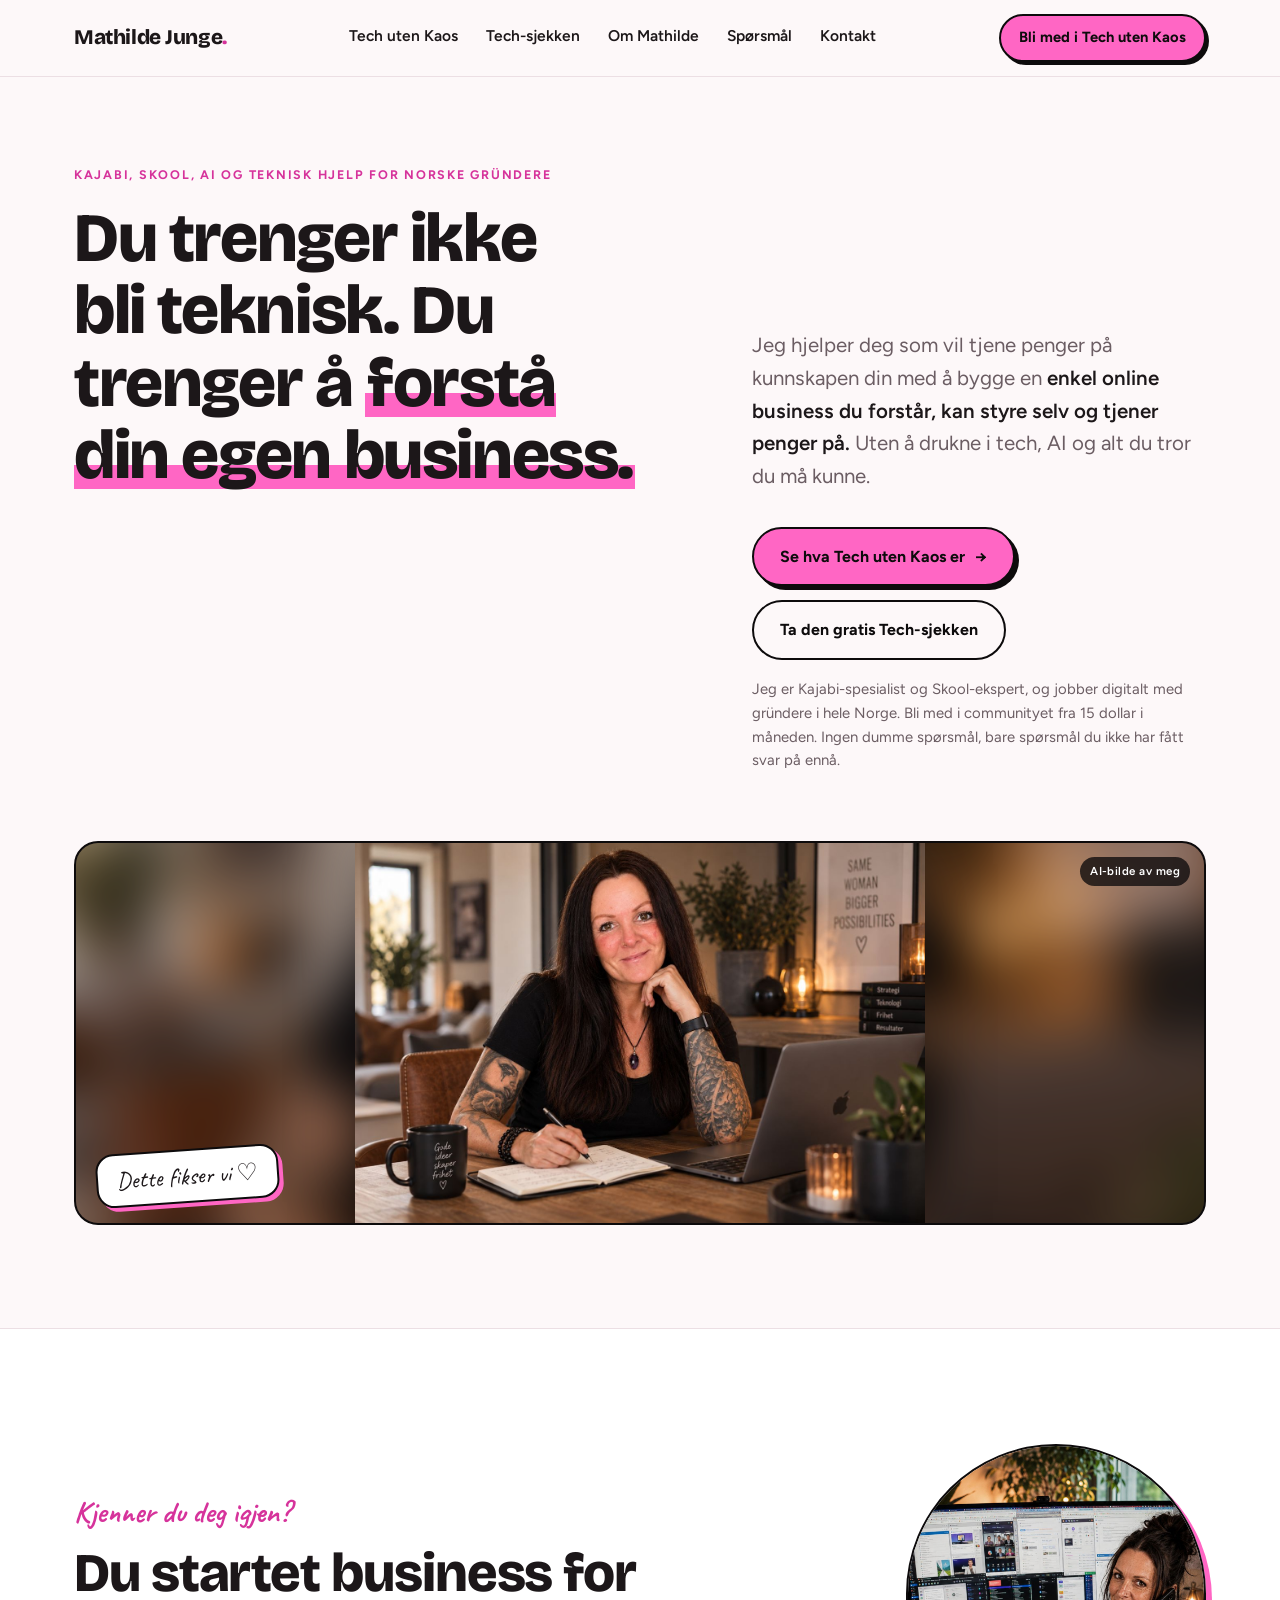
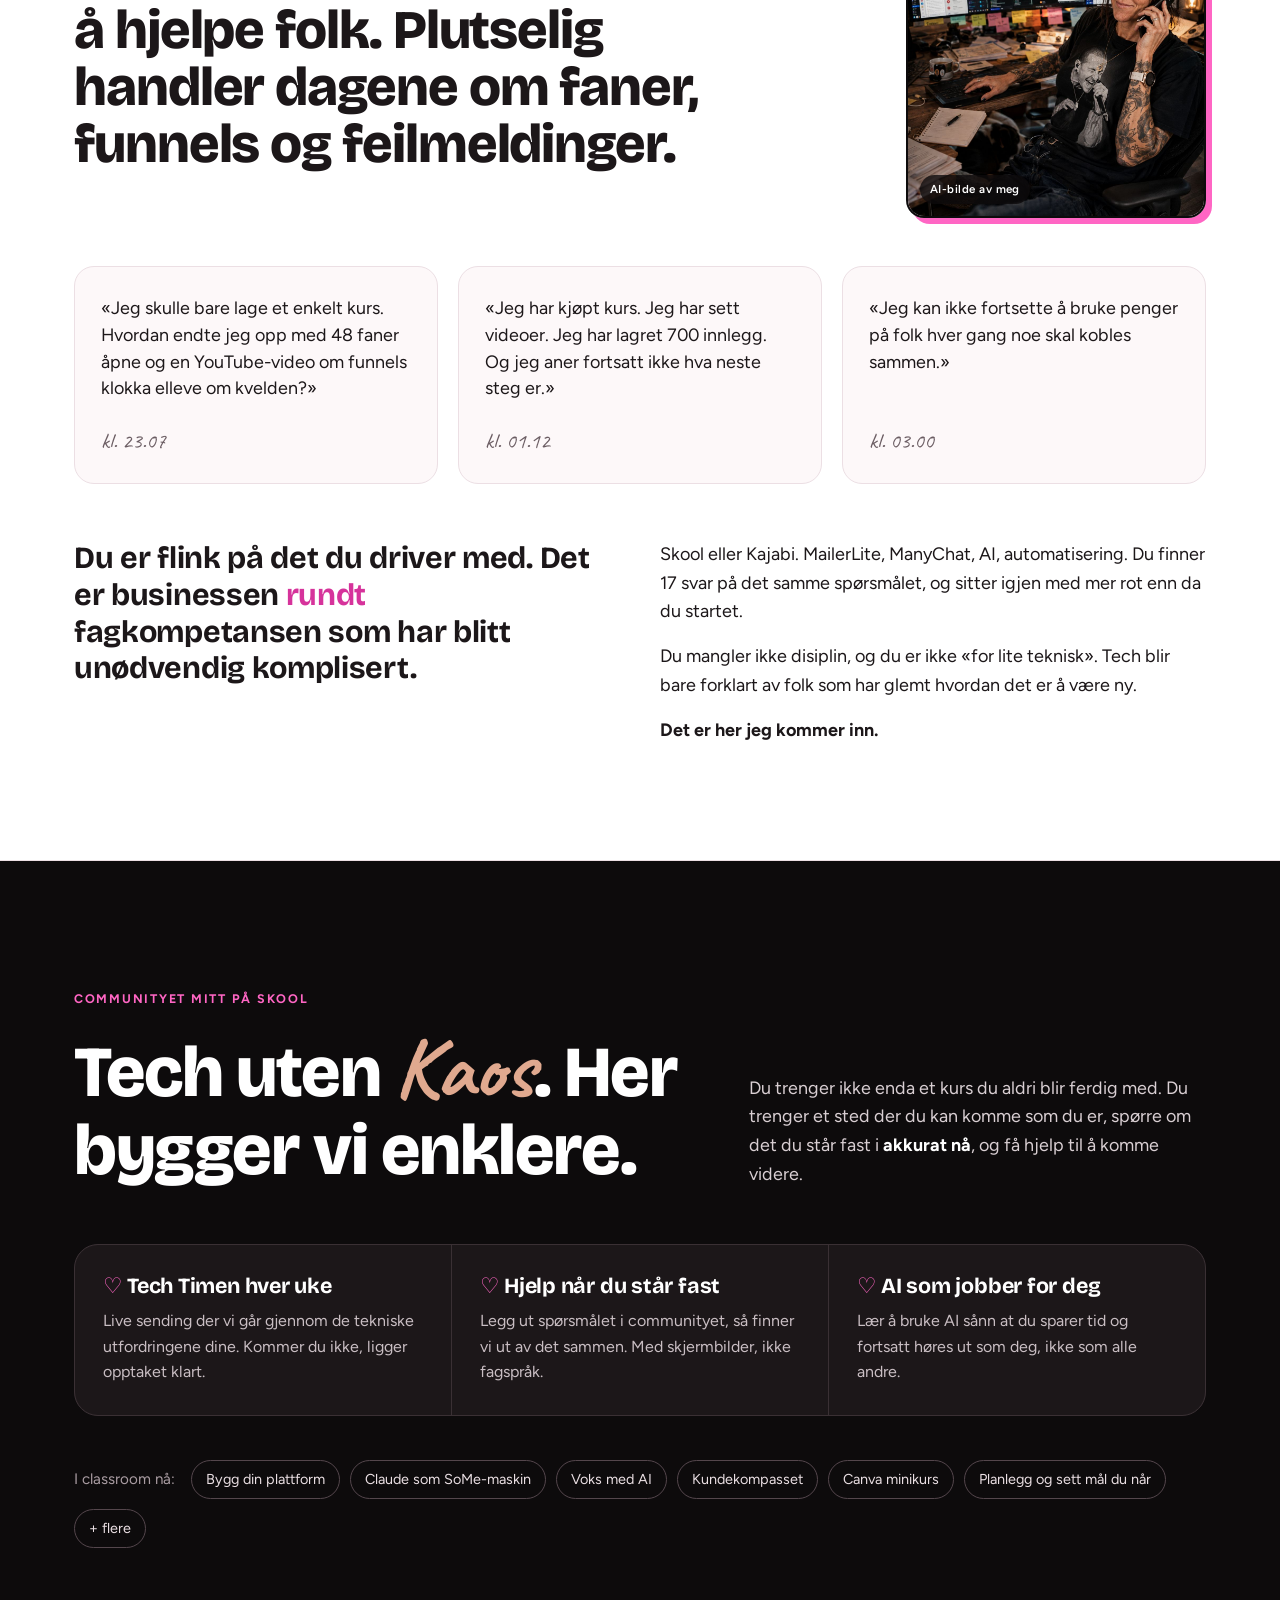
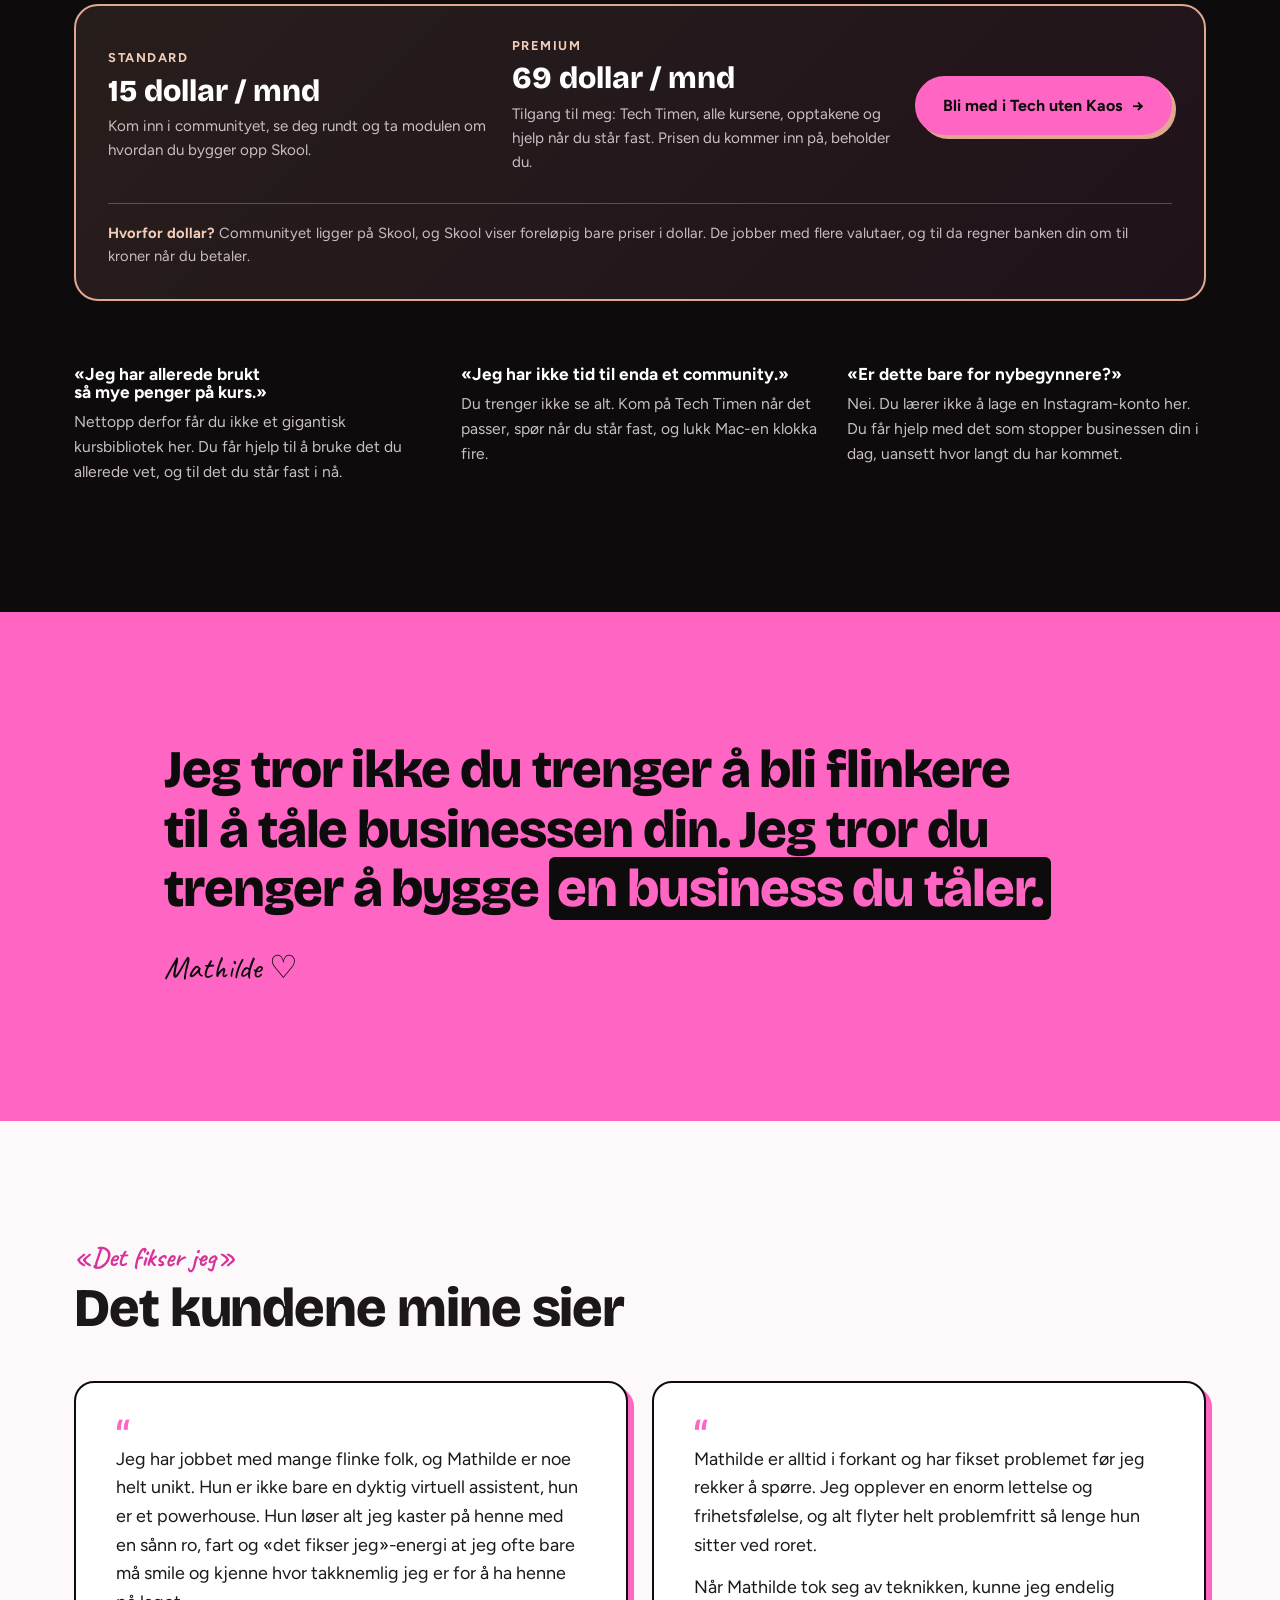
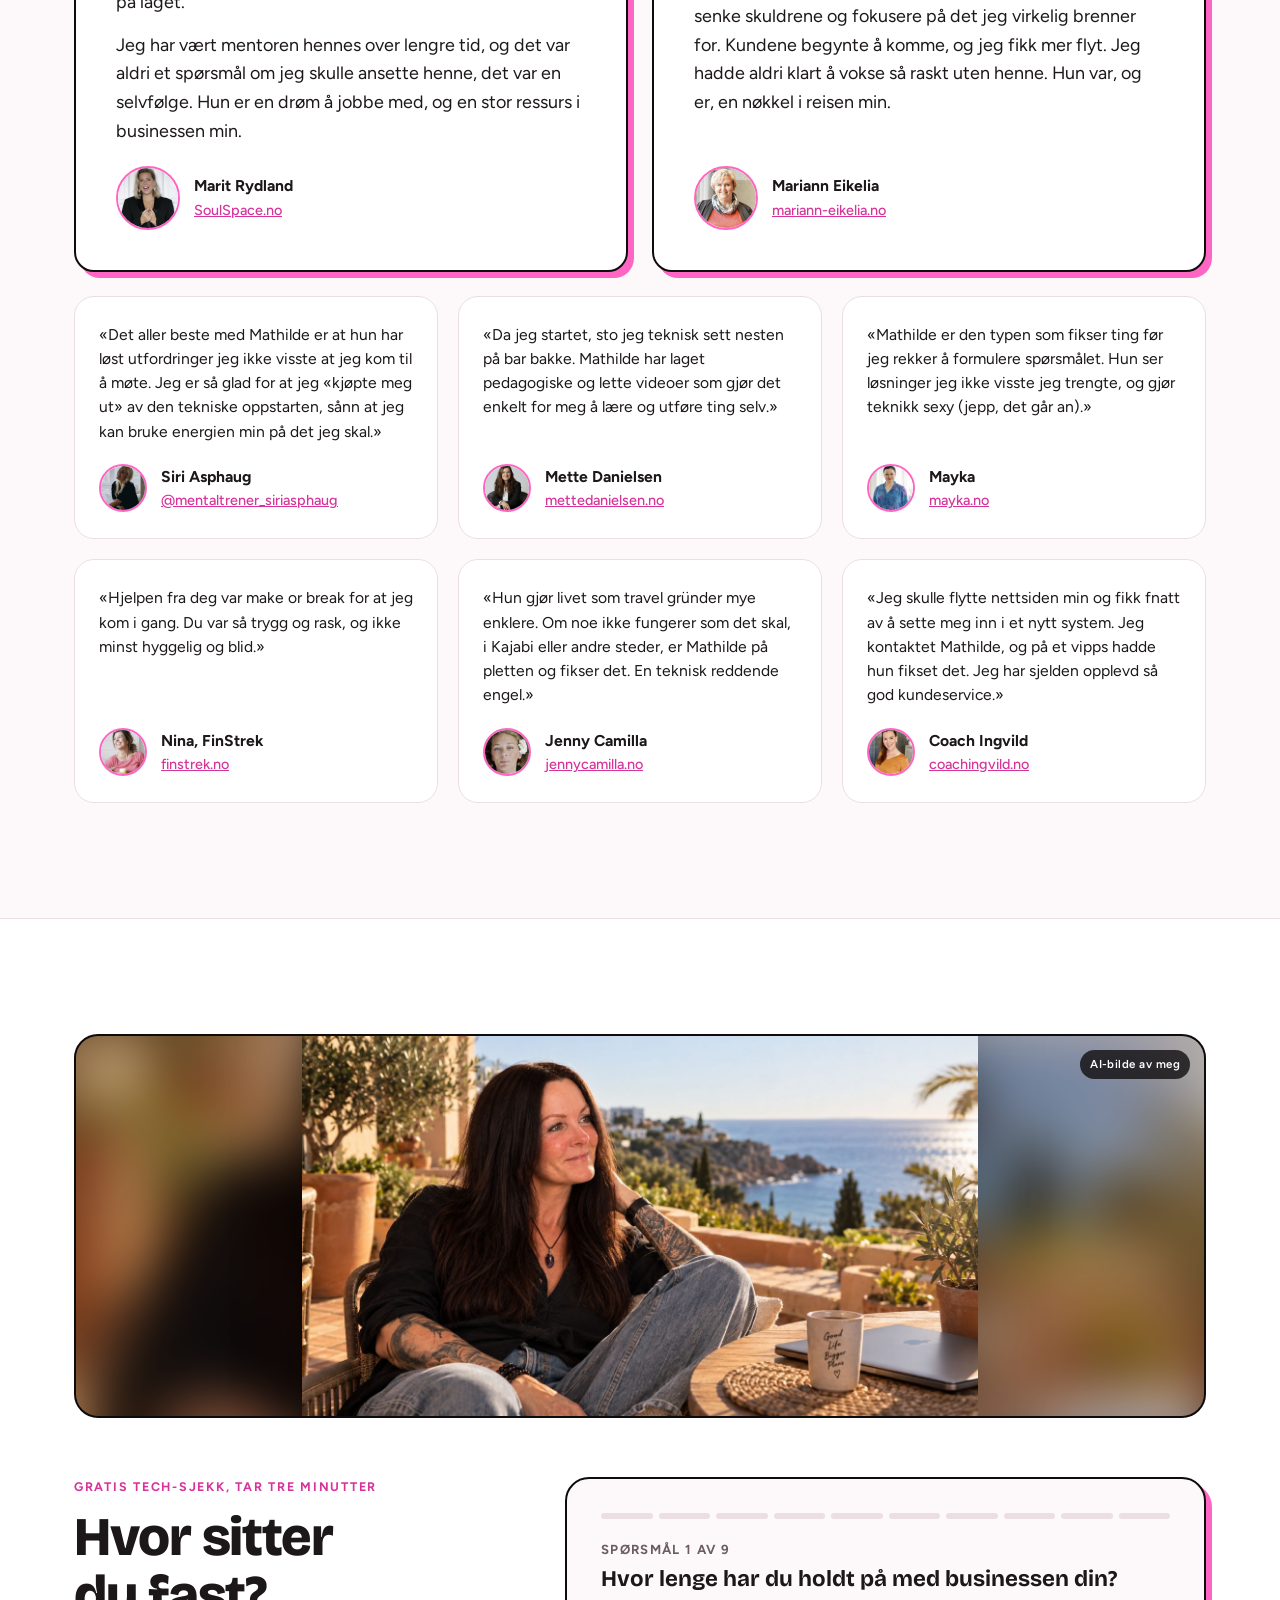
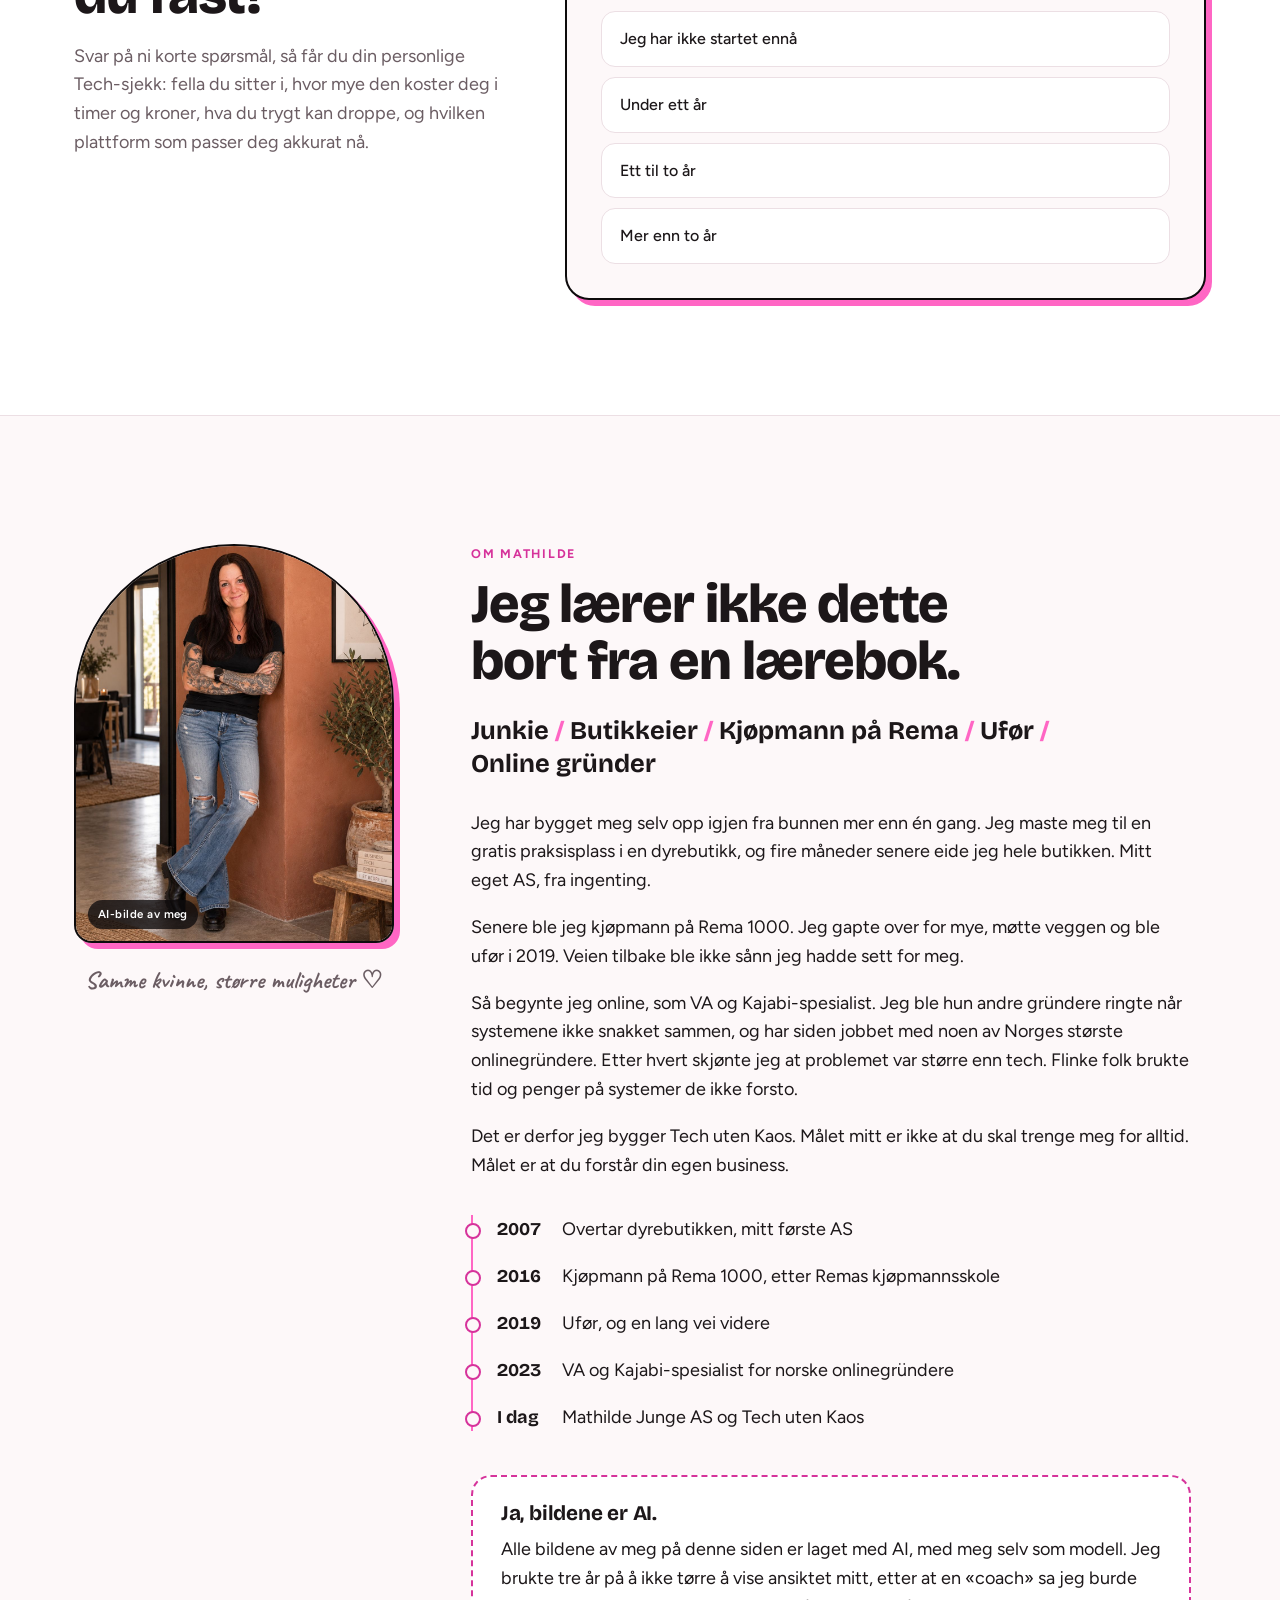
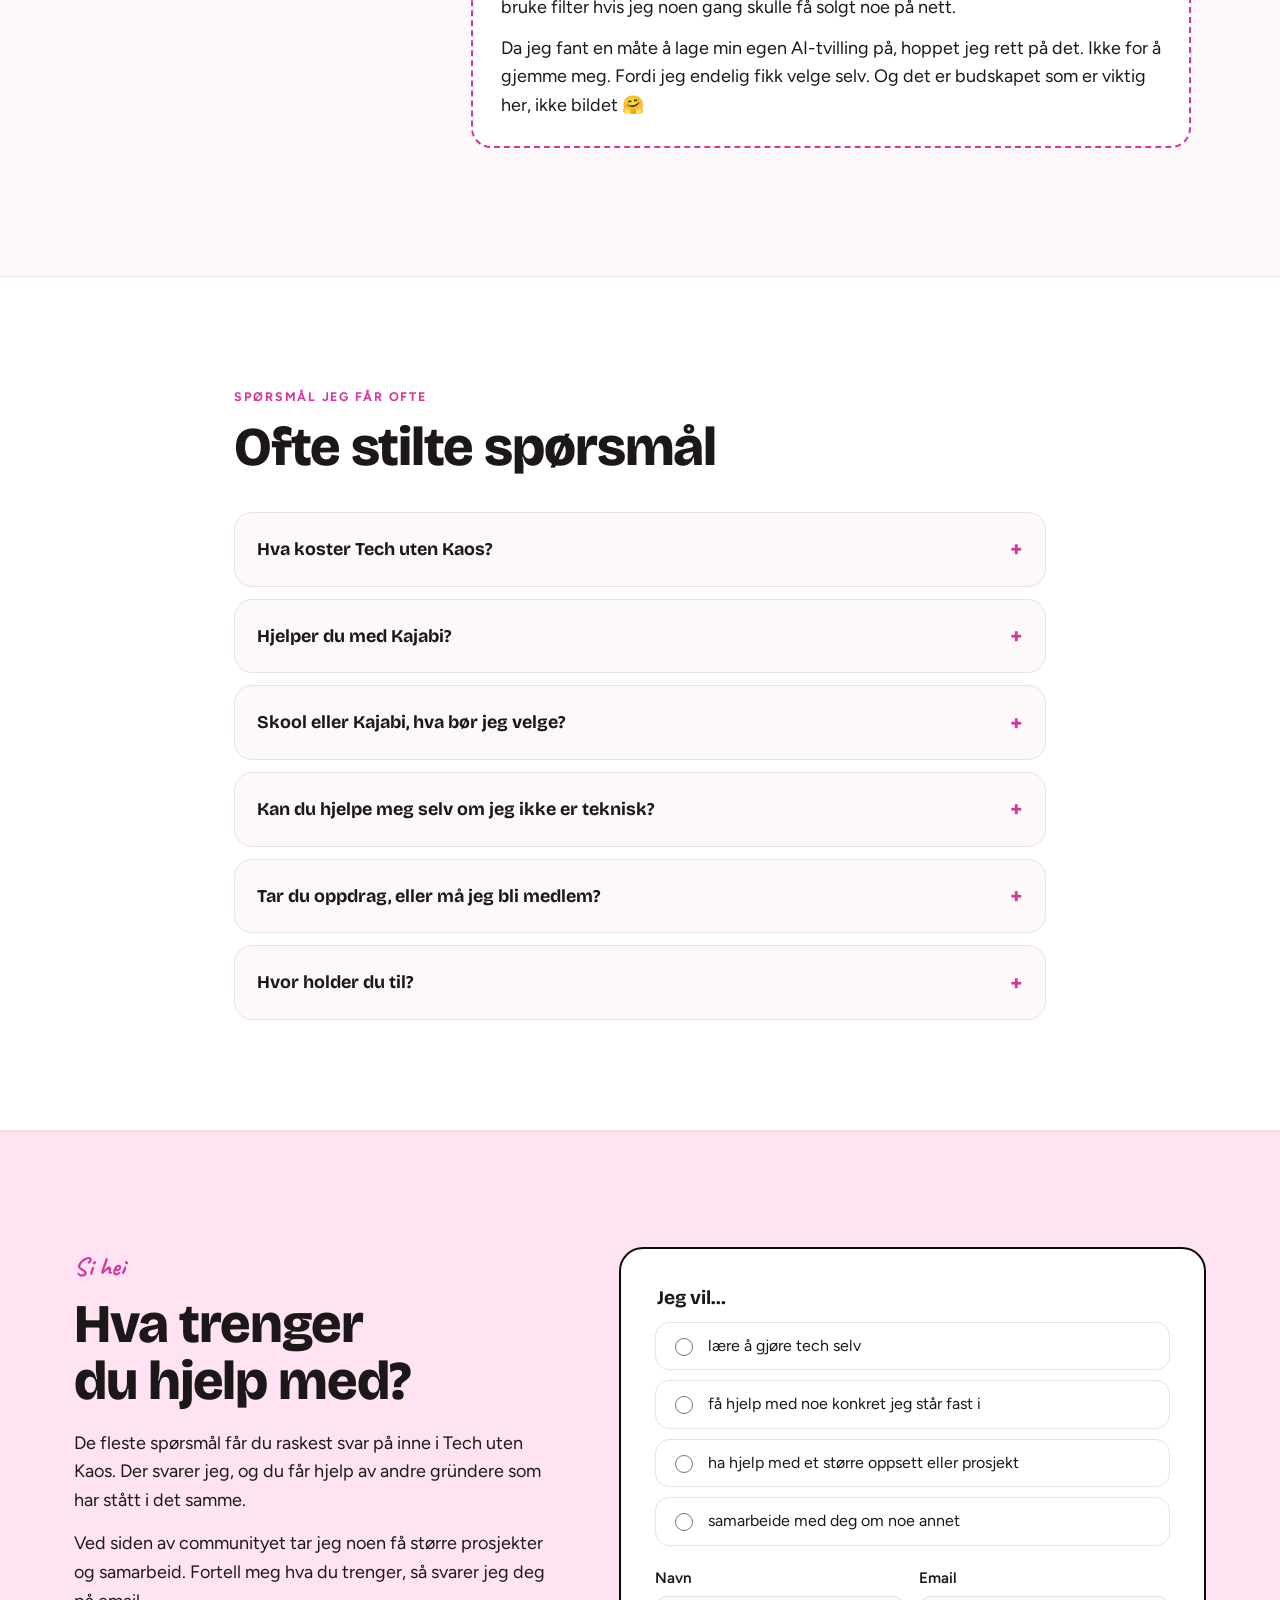
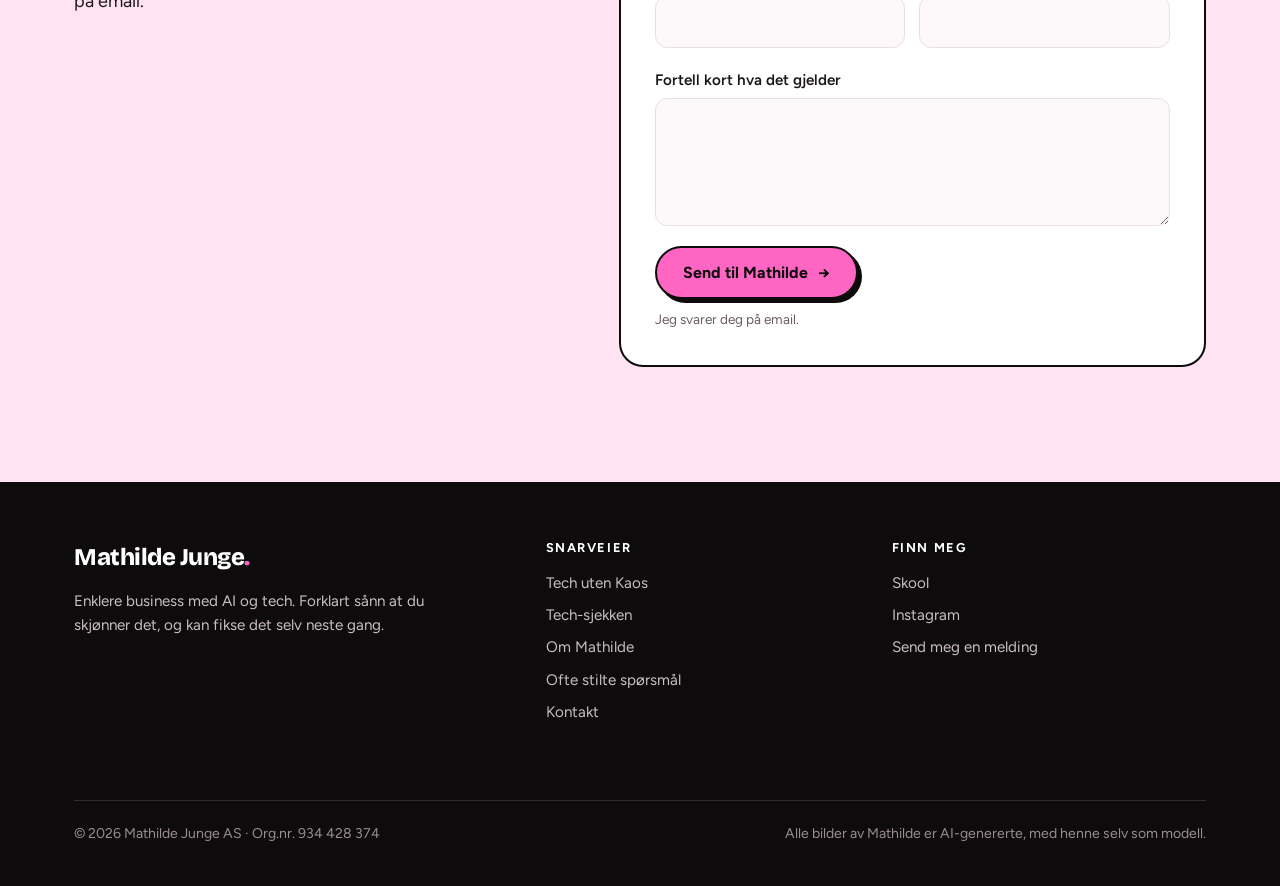
==== commit 9bd033d8: "Nye priser (Standard 15 dollar, Premium 69 dollar) og ny Instagram-lenke Co-Authored-By: Claude Opus" ====
--- a/index.html
+++ b/index.html
@@ -14,8 +14,8 @@
 <link rel="preconnect" href="https://fonts.googleapis.com">
 <link rel="preconnect" href="https://fonts.gstatic.com" crossorigin>
 <link rel="stylesheet" href="https://fonts.googleapis.com/css2?family=Bricolage+Grotesque:opsz,wght@12..96,500;12..96,700;12..96,800&family=Figtree:ital,wght@0,400;0,500;0,600;0,700;1,400&family=Caveat:wght@500;700&display=swap">
-<script type="application/ld+json">{"@context": "https://schema.org", "@type": "ProfessionalService", "@id": "https://www.mathilde-junge.no/#business", "name": "Mathilde Junge AS", "alternateName": "Tech uten Kaos", "url": "https://www.mathilde-junge.no/", "description": "Kajabi-ekspert og Skool-spesialist som hjelper norske gründere med teknisk hjelp, AI, automatisering og oppbygging av online business.", "email": "mathilde.junge@gmail.com", "founder": {"@type": "Person", "name": "Mathilde Junge", "jobTitle": "Kajabi-spesialist, tech- og businesscoach", "url": "https://www.mathilde-junge.no/#om", "sameAs": ["https://www.instagram.com/mathildejunge.andreomgang/", "https://www.skool.com/mathilde/about"]}, "address": {"@type": "PostalAddress", "addressLocality": "Stord", "addressCountry": "NO"}, "areaServed": {"@type": "Country", "name": "Norge"}, "knowsAbout": ["Kajabi", "Skool", "MailerLite", "ManyChat", "Stripe", "AI for gründere", "automatisering", "email-markedsføring", "salgssider", "medlemsportaler", "webinarer"], "sameAs": ["https://www.instagram.com/mathildejunge.andreomgang/", "https://www.skool.com/mathilde/about"], "makesOffer": {"@type": "Offer", "name": "Tech uten Kaos", "description": "Community på Skool med ukentlig Tech Time, kurs og hjelp med tech, AI og online business.", "price": "69", "priceCurrency": "USD", "url": "https://www.skool.com/mathilde/about"}}</script>
-<script type="application/ld+json">{"@context": "https://schema.org", "@type": "FAQPage", "mainEntity": [{"@type": "Question", "name": "Hva koster Tech uten Kaos?", "acceptedAnswer": {"@type": "Answer", "text": "Det er gratis å bli med i communityet på Skool. Da får du tilgang til en modul om hvordan du bygger opp Skool. Full tilgang koster 69 dollar i måneden, og gir deg Tech Timen hver uke, alle kursene, opptakene og hjelp når du står fast. Prisen du kommer inn på, beholder du. Skool viser foreløpig bare priser i dollar, så banken din regner om til kroner."}}, {"@type": "Question", "name": "Hjelper du med Kajabi?", "acceptedAnswer": {"@type": "Answer", "text": "Ja. Jeg har jobbet i Kajabi siden 2023, som VA og Kajabi-spesialist for noen av Norges største onlinegründere. Jeg hjelper med kurs og medlemsportaler, salgssider, email-sekvenser, automatiseringer, betaling og oppsett rundt lanseringer og webinarer. Inne i Tech uten Kaos får du hjelp med Kajabi hver uke på Tech Timen."}}, {"@type": "Question", "name": "Skool eller Kajabi, hva bør jeg velge?", "acceptedAnswer": {"@type": "Answer", "text": "Det kommer an på hva du selger og hvor mye tid du vil bruke på tech. Skool passer når du vil bygge et community og komme raskt i gang. Kajabi passer når du har kurs, email-liste og nettside du vil samle på ett sted. Ta den gratis Tech-sjekken på denne siden, så får du mitt forslag basert på svarene dine."}}, {"@type": "Question", "name": "Kan du hjelpe meg selv om jeg ikke er teknisk?", "acceptedAnswer": {"@type": "Answer", "text": "Ja, og det er de fleste som kommer til meg. Du trenger ikke være teknisk. Du trenger å lære akkurat nok til å gjøre det du trenger, forklart uten fagspråk. Målet mitt er at du skal klare mer selv, ikke at du skal trenge meg for alltid."}}, {"@type": "Question", "name": "Tar du oppdrag, eller må jeg bli medlem?", "acceptedAnswer": {"@type": "Answer", "text": "Det meste løser vi inne i Tech uten Kaos, og der får du hjelp raskest. Ved siden av tar jeg noen få større oppsett og prosjekter. Bruk kontaktskjemaet nederst og velg hva du trenger hjelp med, så svarer jeg deg på email."}}, {"@type": "Question", "name": "Hvor holder du til?", "acceptedAnswer": {"@type": "Answer", "text": "Jeg sitter på Stord og jobber digitalt med gründere i hele Norge. All hjelp skjer på nett, enten i communityet, på Tech Timen eller i delt skjerm."}}]}</script>
+<script type="application/ld+json">{"@context": "https://schema.org", "@type": "ProfessionalService", "@id": "https://www.mathilde-junge.no/#business", "name": "Mathilde Junge AS", "alternateName": "Tech uten Kaos", "url": "https://www.mathilde-junge.no/", "description": "Kajabi-ekspert og Skool-spesialist som hjelper norske gründere med teknisk hjelp, AI, automatisering og oppbygging av online business.", "email": "mathilde.junge@gmail.com", "founder": {"@type": "Person", "name": "Mathilde Junge", "jobTitle": "Kajabi-spesialist, tech- og businesscoach", "url": "https://www.mathilde-junge.no/#om", "sameAs": ["https://www.instagram.com/mathildejunge.tech/", "https://www.skool.com/mathilde/about"]}, "address": {"@type": "PostalAddress", "addressLocality": "Stord", "addressCountry": "NO"}, "areaServed": {"@type": "Country", "name": "Norge"}, "knowsAbout": ["Kajabi", "Skool", "MailerLite", "ManyChat", "Stripe", "AI for gründere", "automatisering", "email-markedsføring", "salgssider", "medlemsportaler", "webinarer"], "sameAs": ["https://www.instagram.com/mathildejunge.tech/", "https://www.skool.com/mathilde/about"], "makesOffer": {"@type": "Offer", "name": "Tech uten Kaos", "description": "Community på Skool med ukentlig Tech Time, kurs og hjelp med tech, AI og online business.", "price": "69", "priceCurrency": "USD", "url": "https://www.skool.com/mathilde/about"}}</script>
+<script type="application/ld+json">{"@context": "https://schema.org", "@type": "FAQPage", "mainEntity": [{"@type": "Question", "name": "Hva koster Tech uten Kaos?", "acceptedAnswer": {"@type": "Answer", "text": "Standard koster 15 dollar i måneden. Da kommer du inn i communityet på Skool og får tilgang til modulen om hvordan du bygger opp Skool. Premium koster 69 dollar i måneden, og gir deg tilgang til meg: Tech Timen hver uke, alle kursene, opptakene og hjelp når du står fast. Du betaler en måned om gangen og kan si opp når du vil. Prisen du kommer inn på, beholder du. Skool viser foreløpig bare priser i dollar, så banken din regner om til kroner."}}, {"@type": "Question", "name": "Hjelper du med Kajabi?", "acceptedAnswer": {"@type": "Answer", "text": "Ja. Jeg har jobbet i Kajabi siden 2023, som VA og Kajabi-spesialist for noen av Norges største onlinegründere. Jeg hjelper med kurs og medlemsportaler, salgssider, email-sekvenser, automatiseringer, betaling og oppsett rundt lanseringer og webinarer. Inne i Tech uten Kaos får du hjelp med Kajabi hver uke på Tech Timen."}}, {"@type": "Question", "name": "Skool eller Kajabi, hva bør jeg velge?", "acceptedAnswer": {"@type": "Answer", "text": "Det kommer an på hva du selger og hvor mye tid du vil bruke på tech. Skool passer når du vil bygge et community og komme raskt i gang. Kajabi passer når du har kurs, email-liste og nettside du vil samle på ett sted. Ta den gratis Tech-sjekken på denne siden, så får du mitt forslag basert på svarene dine."}}, {"@type": "Question", "name": "Kan du hjelpe meg selv om jeg ikke er teknisk?", "acceptedAnswer": {"@type": "Answer", "text": "Ja, og det er de fleste som kommer til meg. Du trenger ikke være teknisk. Du trenger å lære akkurat nok til å gjøre det du trenger, forklart uten fagspråk. Målet mitt er at du skal klare mer selv, ikke at du skal trenge meg for alltid."}}, {"@type": "Question", "name": "Tar du oppdrag, eller må jeg bli medlem?", "acceptedAnswer": {"@type": "Answer", "text": "Det meste løser vi inne i Tech uten Kaos, og der får du hjelp raskest. Ved siden av tar jeg noen få større oppsett og prosjekter. Bruk kontaktskjemaet nederst og velg hva du trenger hjelp med, så svarer jeg deg på email."}}, {"@type": "Question", "name": "Hvor holder du til?", "acceptedAnswer": {"@type": "Answer", "text": "Jeg sitter på Stord og jobber digitalt med gründere i hele Norge. All hjelp skjer på nett, enten i communityet, på Tech Timen eller i delt skjerm."}}]}</script>
 <style>
   :root {
     --rosa: #ff66c4;
@@ -369,7 +369,7 @@
           <a class="knapp knapp-rosa" href="#tech-uten-kaos">Se hva Tech uten Kaos er <span class="pil" aria-hidden="true">→</span></a>
           <a class="knapp knapp-strek" href="#quiz">Ta den gratis Tech-sjekken</a>
         </div>
-        <p class="smaatekst">Jeg er Kajabi-spesialist og Skool-ekspert, og jobber digitalt med gründere i hele Norge. Gratis å bli med i communityet. Ingen dumme spørsmål, bare spørsmål du ikke har fått svar på ennå.</p>
+        <p class="smaatekst">Jeg er Kajabi-spesialist og Skool-ekspert, og jobber digitalt med gründere i hele Norge. Bli med i communityet fra 15 dollar i måneden. Ingen dumme spørsmål, bare spørsmål du ikke har fått svar på ennå.</p>
       </div>
 <figure class="fotoband hero-band">
         <img class="bak" src="bilder/mathilde-notatbok.jpg" alt="" aria-hidden="true">
@@ -457,16 +457,16 @@
 
       <div class="pris">
         <div>
-          <p class="nivaa">Gratis medlem</p>
-          <p class="tall">0 kr</p>
-          <p class="under">Kom inn, se deg rundt og ta modulen om hvordan du bygger opp Skool.</p>
-        </div>
-        <div>
-          <p class="nivaa">Full tilgang</p>
+          <p class="nivaa">Standard</p>
+          <p class="tall">15 dollar / mnd</p>
+          <p class="under">Kom inn i communityet, se deg rundt og ta modulen om hvordan du bygger opp Skool.</p>
+        </div>
+        <div>
+          <p class="nivaa">Premium</p>
           <p class="tall">69 dollar / mnd</p>
-          <p class="under">Tech Timen, alle kursene, opptakene og hjelp når du står fast. Prisen du kommer inn på, beholder du.</p>
-        </div>
-        <a class="knapp knapp-rosa" href="https://www.skool.com/mathilde/about" target="_blank" rel="noopener">Bli med gratis <span class="pil" aria-hidden="true">→</span></a>
+          <p class="under">Tilgang til meg: Tech Timen, alle kursene, opptakene og hjelp når du står fast. Prisen du kommer inn på, beholder du.</p>
+        </div>
+        <a class="knapp knapp-rosa" href="https://www.skool.com/mathilde/about" target="_blank" rel="noopener">Bli med i Tech uten Kaos <span class="pil" aria-hidden="true">→</span></a>
         <p class="valuta"><b>Hvorfor dollar?</b> Communityet ligger på Skool, og Skool viser foreløpig bare priser i dollar. De jobber med flere valutaer, og til da regner banken din om til kroner når du betaler.</p>
       </div>
 
@@ -612,7 +612,7 @@
       <div class="faq-liste">
         <details>
           <summary>Hva koster Tech uten Kaos?</summary>
-          <p>Det er gratis å bli med i communityet på Skool. Da får du tilgang til en modul om hvordan du bygger opp Skool. Full tilgang koster 69 dollar i måneden, og gir deg Tech Timen hver uke, alle kursene, opptakene og hjelp når du står fast. Prisen du kommer inn på, beholder du. Skool viser foreløpig bare priser i dollar, så banken din regner om til kroner.</p>
+          <p>Standard koster 15 dollar i måneden. Da kommer du inn i communityet på Skool og får tilgang til modulen om hvordan du bygger opp Skool. Premium koster 69 dollar i måneden, og gir deg tilgang til meg: Tech Timen hver uke, alle kursene, opptakene og hjelp når du står fast. Du betaler en måned om gangen og kan si opp når du vil. Prisen du kommer inn på, beholder du. Skool viser foreløpig bare priser i dollar, så banken din regner om til kroner.</p>
         </details>
         <details>
           <summary>Hjelper du med Kajabi?</summary>
@@ -657,7 +657,7 @@
           <label class="valg"><input type="radio" name="form_submission[custom_8]" id="behov-prosjekt" value="Større oppsett eller prosjekt"> ha hjelp med et større oppsett eller prosjekt</label>
           <label class="valg"><input type="radio" name="form_submission[custom_8]" id="behov-samarbeid" value="Samarbeid om noe annet"> samarbeide med deg om noe annet</label>
         </fieldset>
-        <p class="veiviser" id="veiviser" hidden>Det er akkurat det Tech uten Kaos er laget for. <a href="https://www.skool.com/mathilde/about" target="_blank" rel="noopener">Bli med gratis her →</a></p>
+        <p class="veiviser" id="veiviser" hidden>Det er akkurat det Tech uten Kaos er laget for. <a href="https://www.skool.com/mathilde/about" target="_blank" rel="noopener">Bli med her →</a></p>
         <div class="to-kol">
           <div class="felt"><label for="navn">Navn</label><input id="navn" name="form_submission[name]" autocomplete="name" required></div>
           <div class="felt"><label for="epost">Email</label><input id="epost" name="form_submission[email]" type="email" autocomplete="email" required></div>
@@ -692,7 +692,7 @@
       <h4>Finn meg</h4>
       <ul>
         <li><a href="https://www.skool.com/mathilde/about" target="_blank" rel="noopener">Skool</a></li>
-        <li><a href="https://www.instagram.com/mathildejunge.andreomgang/" target="_blank" rel="noopener">Instagram</a></li>
+        <li><a href="https://www.instagram.com/mathildejunge.tech/" target="_blank" rel="noopener">Instagram</a></li>
         <li><a href="#kontakt">Send meg en melding</a></li>
       </ul>
     </div>
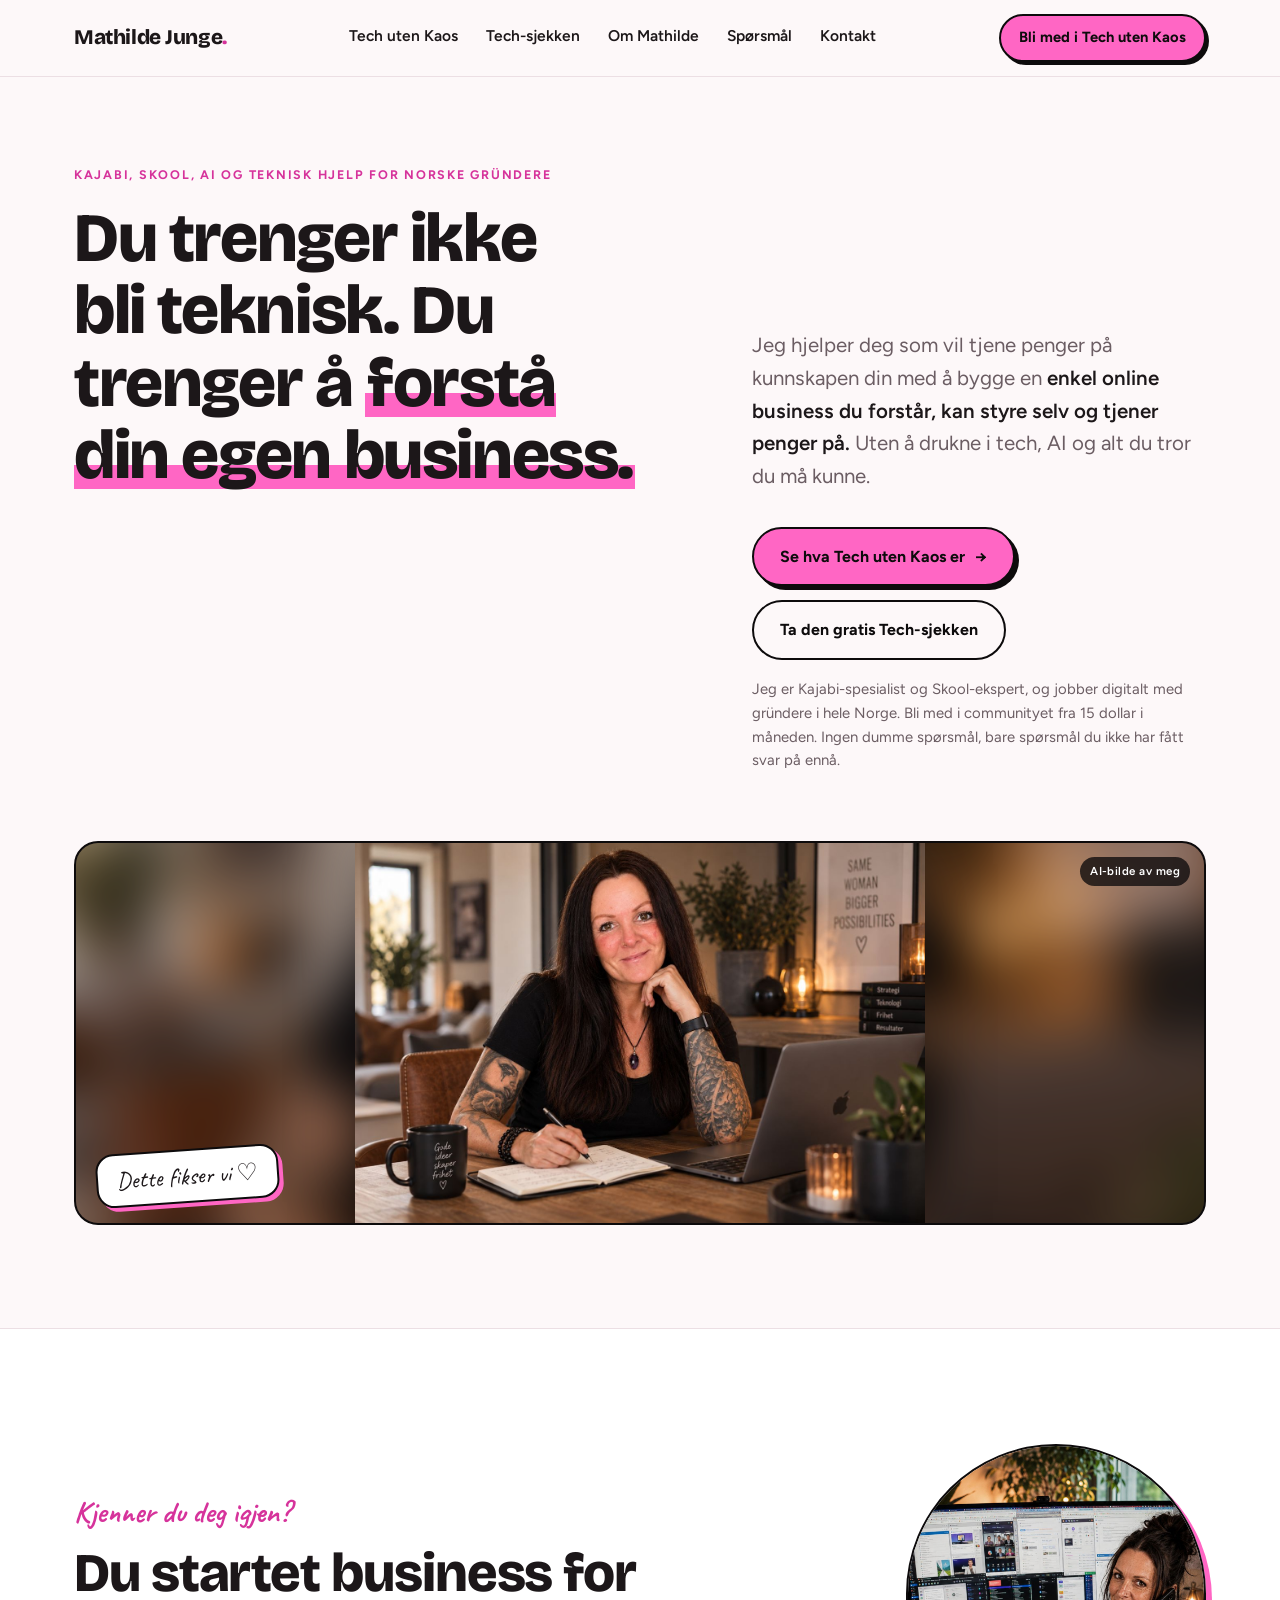
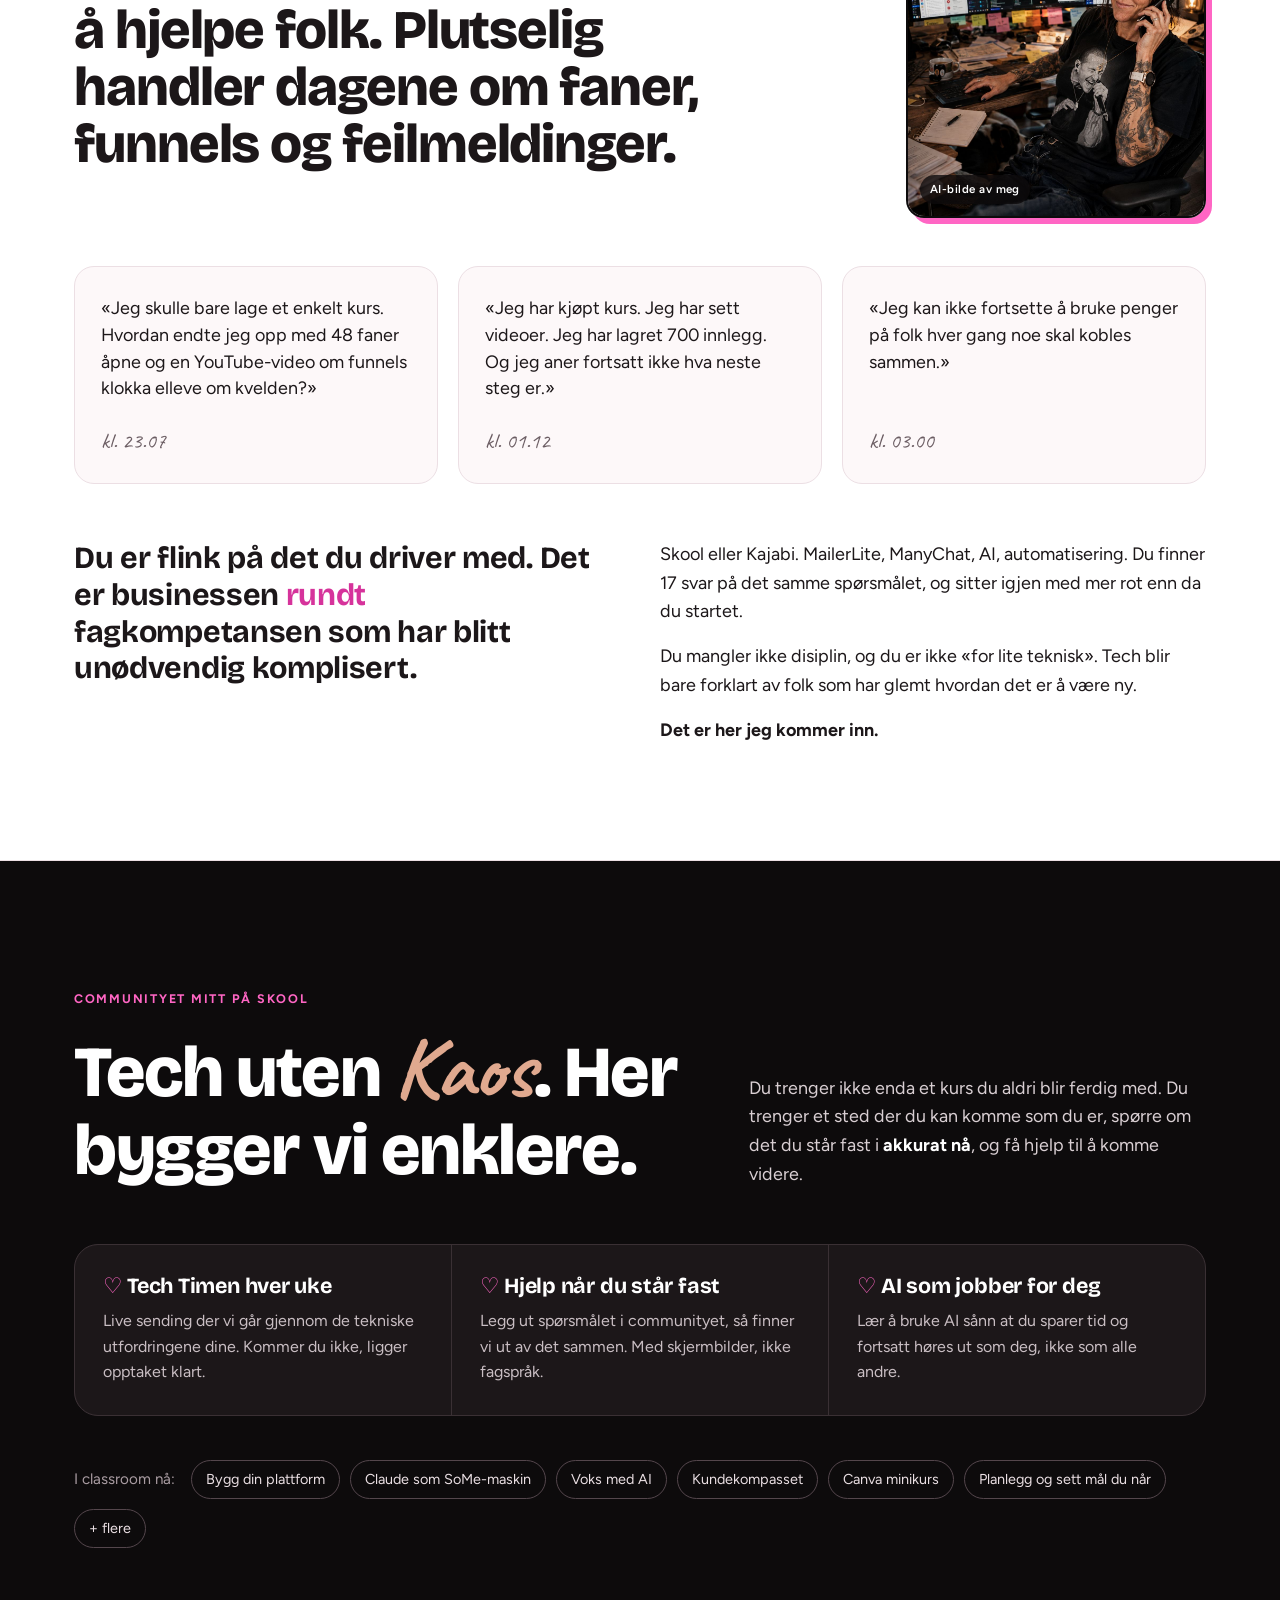
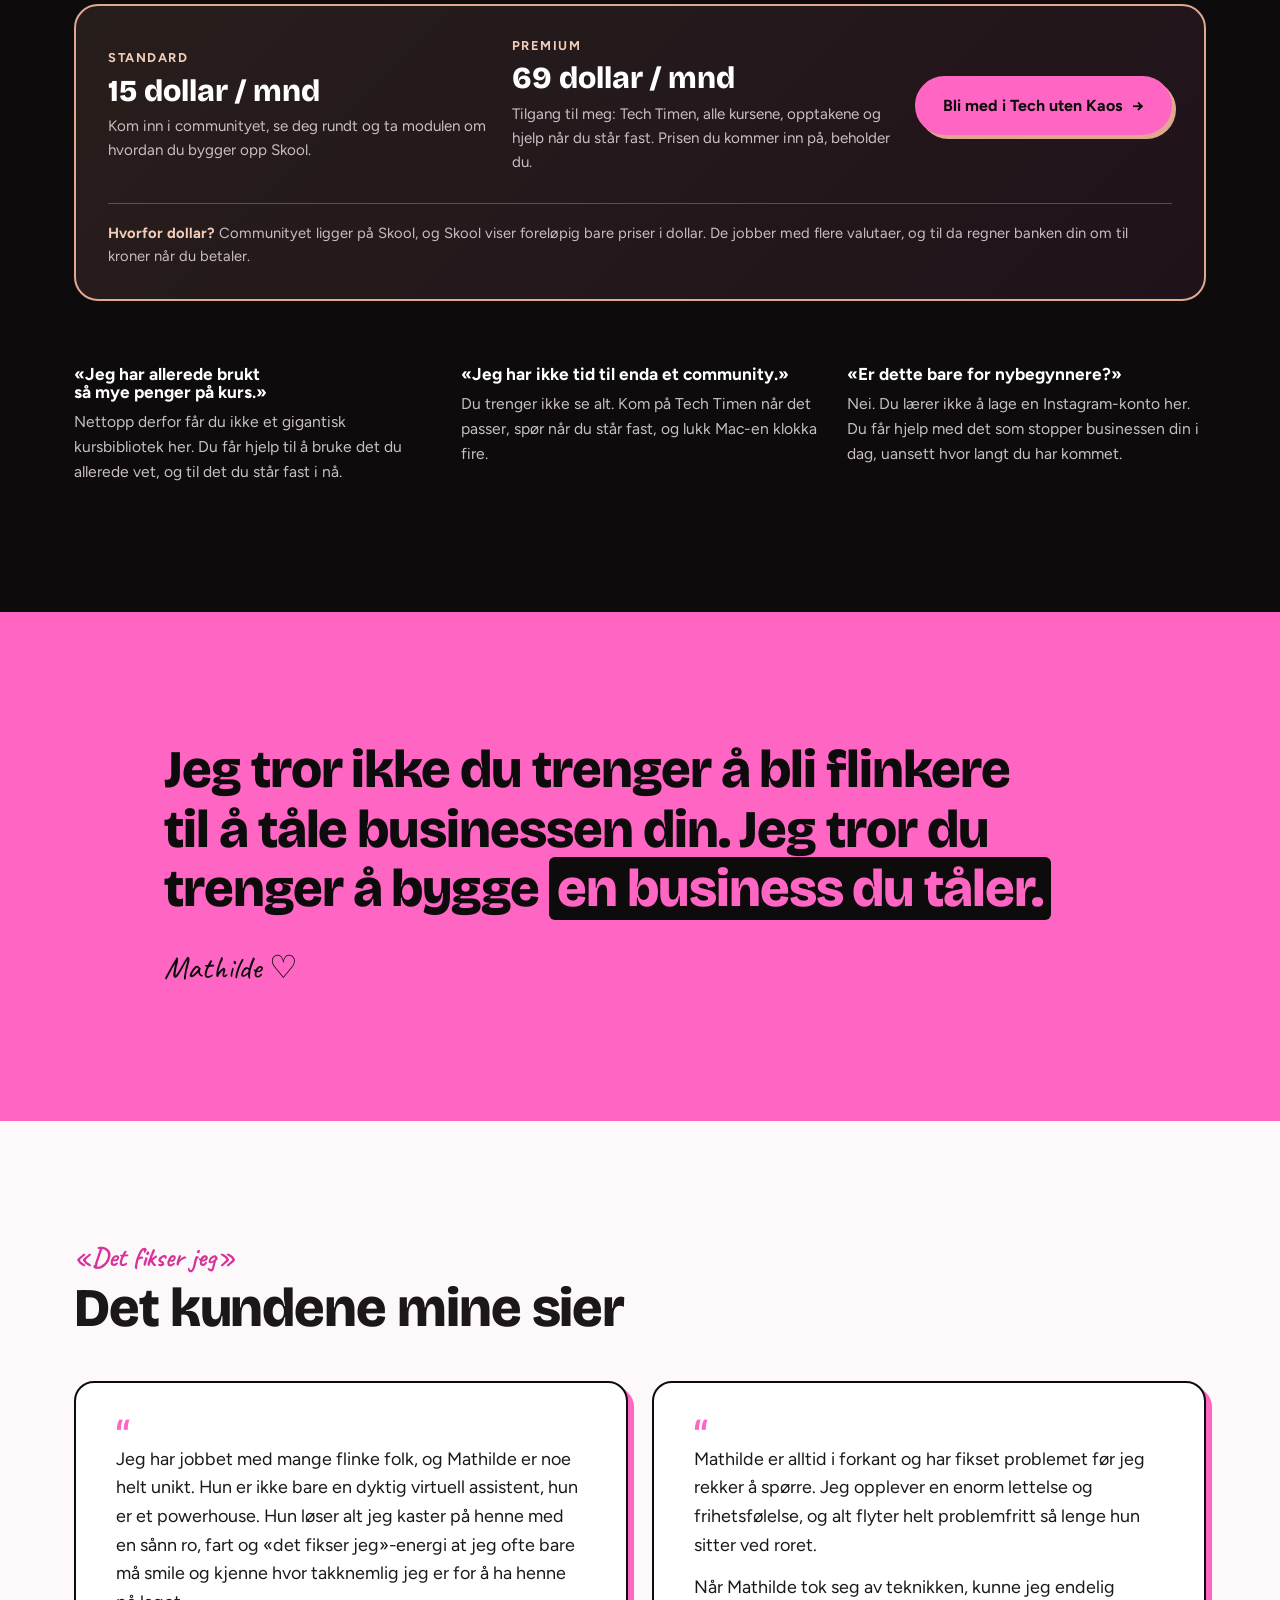
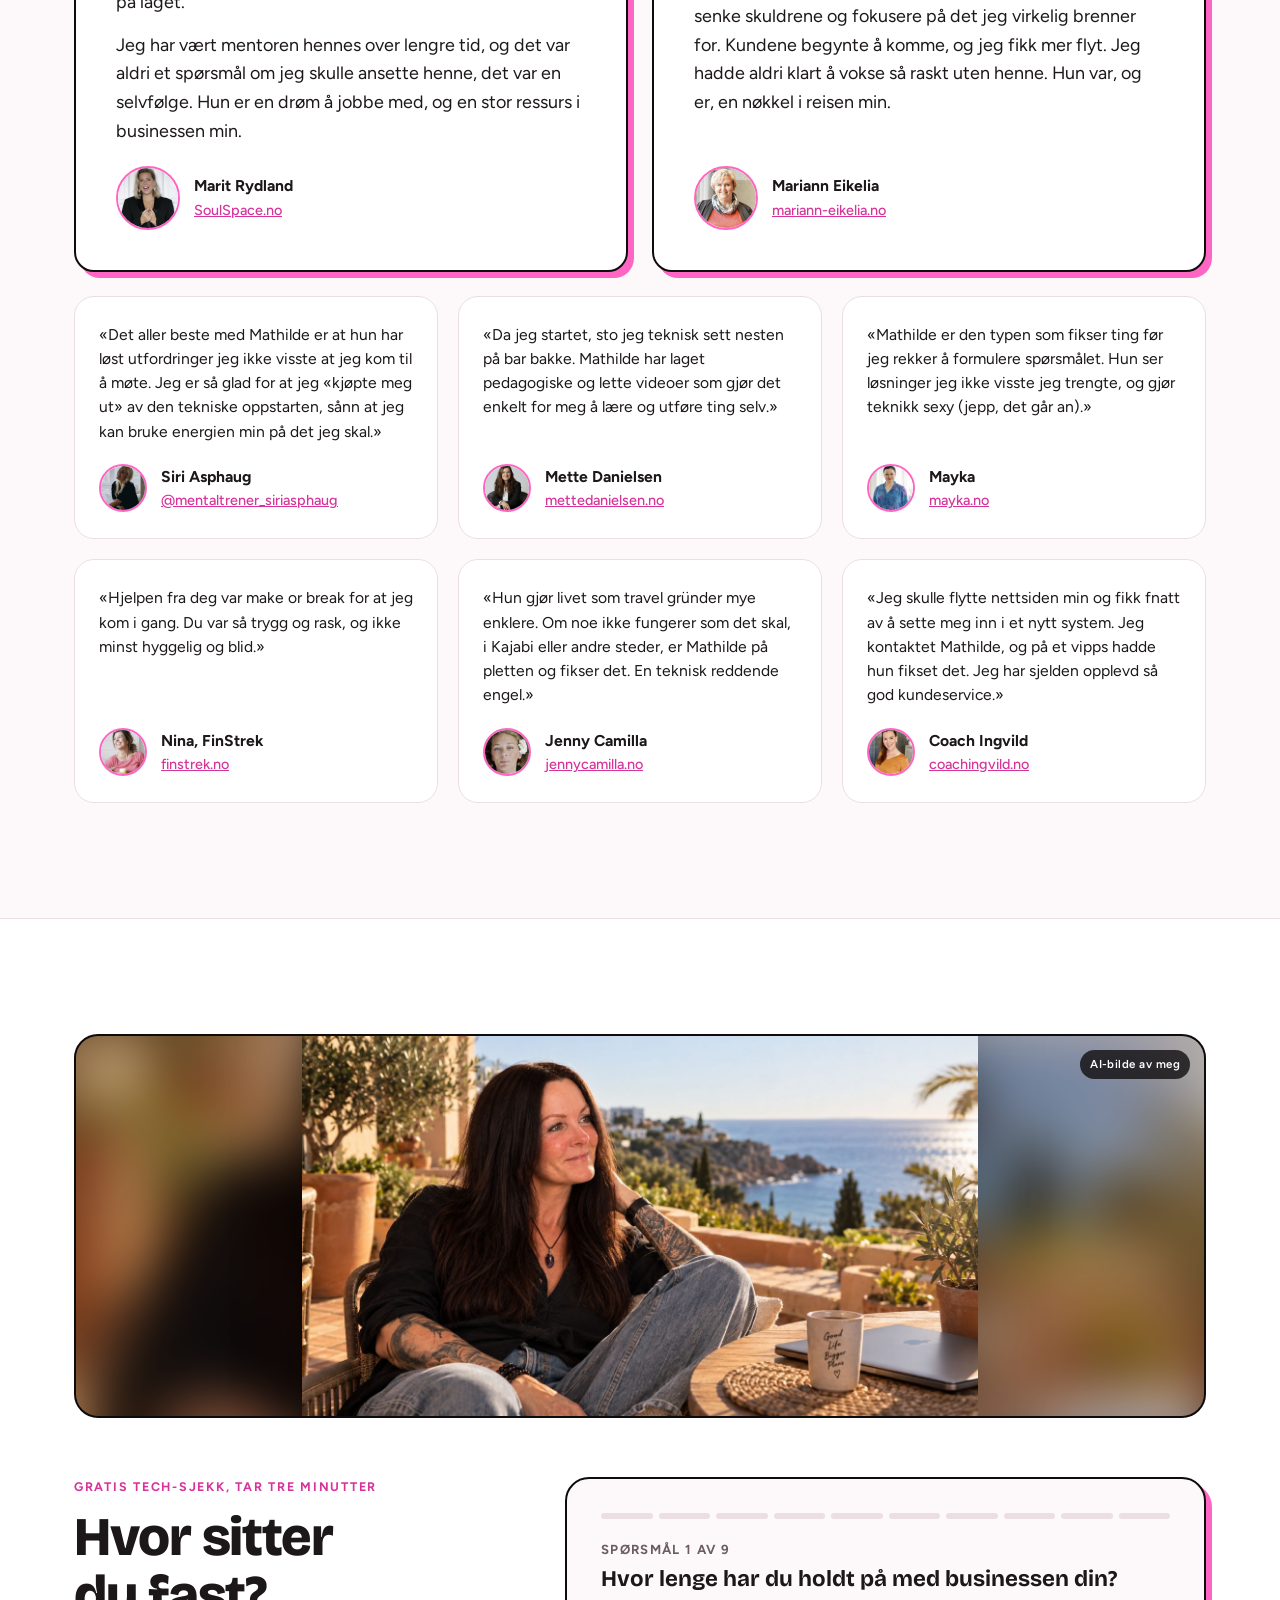
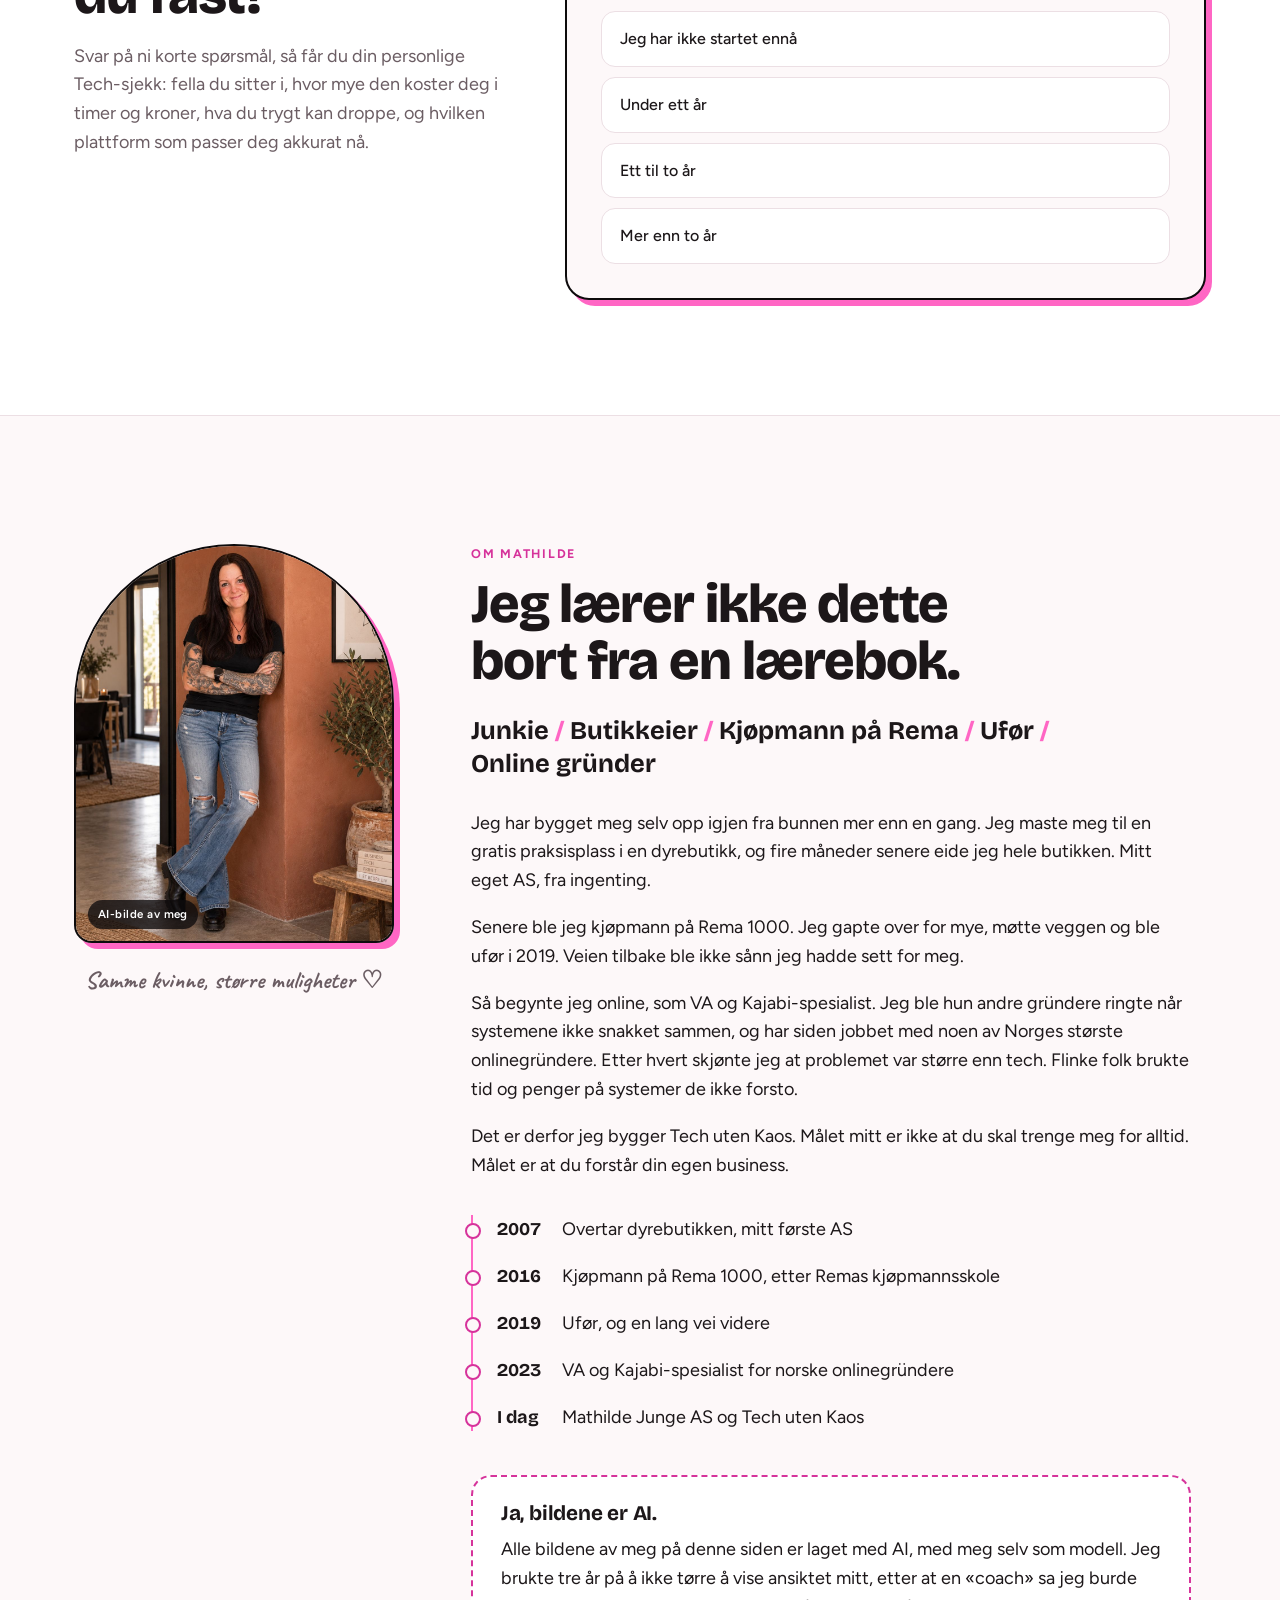
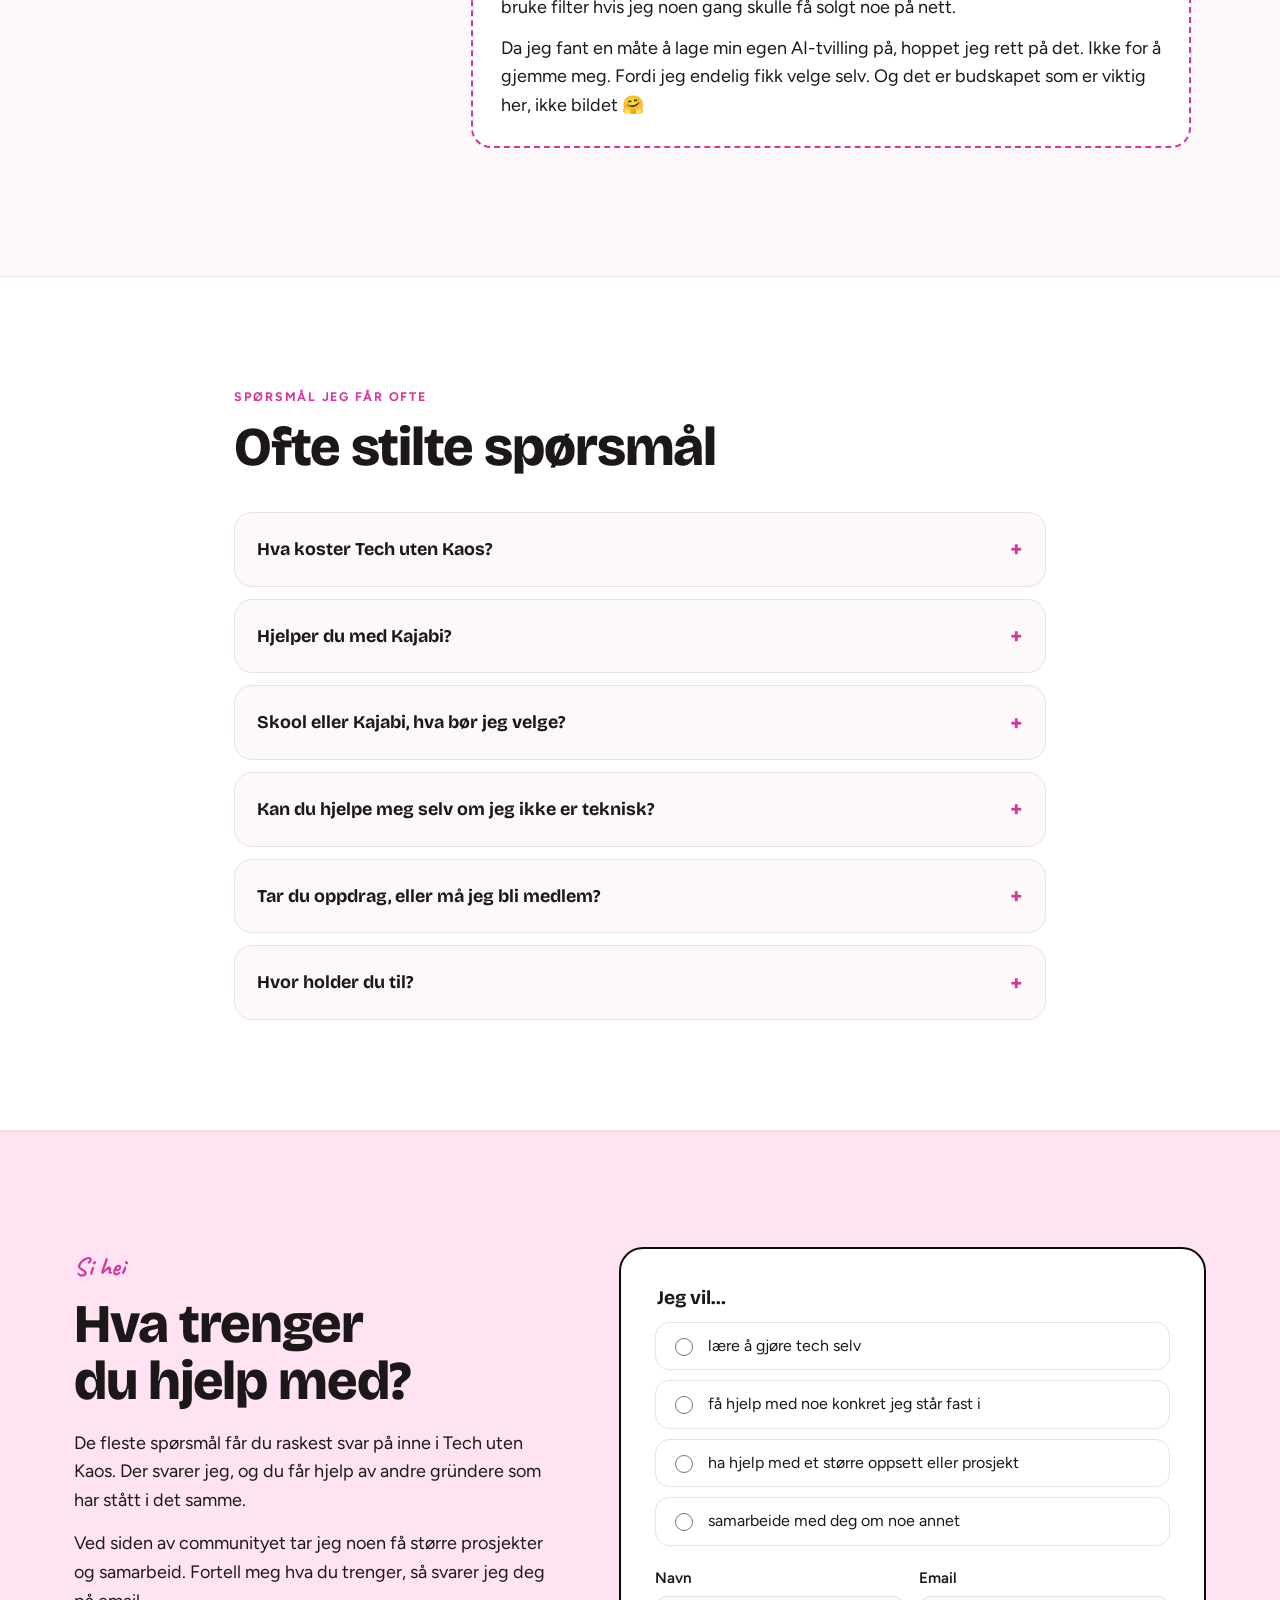
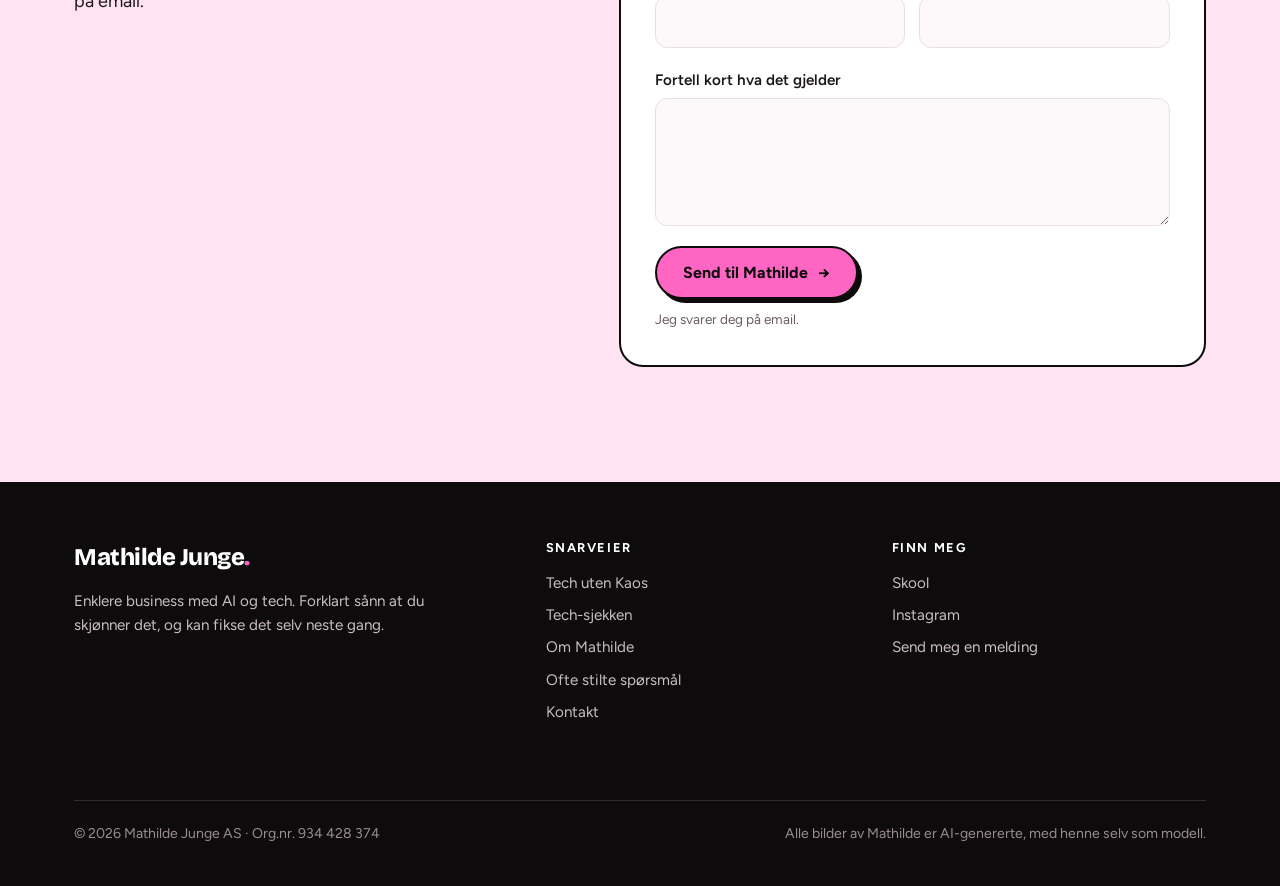
==== commit ccd1dc06: "Bytt «én» til «en» på hele siden Co-Authored-By: Claude Opus 5.5 <noreply@anthropic.com> Claude-Sess" ====
--- a/index.html
+++ b/index.html
@@ -580,7 +580,7 @@
         <h2 id="om-tittel">Jeg lærer ikke dette bort fra en lærebok.</h2>
         <p class="reise"><span>Junkie</span> <span>Butikkeier</span> <span>Kjøpmann på Rema</span> <span>Ufør</span> <span>Online gründer</span></p>
         <div class="om-tekst">
-          <p>Jeg har bygget meg selv opp igjen fra bunnen mer enn én gang. Jeg maste meg til en gratis praksisplass i en dyrebutikk, og fire måneder senere eide jeg hele butikken. Mitt eget AS, fra ingenting.</p>
+          <p>Jeg har bygget meg selv opp igjen fra bunnen mer enn en gang. Jeg maste meg til en gratis praksisplass i en dyrebutikk, og fire måneder senere eide jeg hele butikken. Mitt eget AS, fra ingenting.</p>
           <p>Senere ble jeg kjøpmann på Rema 1000. Jeg gapte over for mye, møtte veggen og ble ufør i 2019. Veien tilbake ble ikke sånn jeg hadde sett for meg.</p>
           <p>Så begynte jeg online, som VA og Kajabi-spesialist. Jeg ble hun andre gründere ringte når systemene ikke snakket sammen, og har siden jobbet med noen av Norges største onlinegründere. Etter hvert skjønte jeg at problemet var større enn tech. Flinke folk brukte tid og penger på systemer de ikke forsto.</p>
           <p>Det er derfor jeg bygger Tech uten Kaos. Målet mitt er ikke at du skal trenge meg for alltid. Målet er at du forstår din egen business.</p>
@@ -733,7 +733,7 @@
     ]},
     { q: "Hvor mange ganger har du byttet plattform, funnel eller strategi det siste året?", a: [
       ["Ingen", {}],
-      ["Én gang", { f: { hopp: 1 } }],
+      ["En gang", { f: { hopp: 1 } }],
       ["To eller tre ganger", { f: { hopp: 2 } }],
       ["Jeg mister tellingen", { f: { hopp: 3 } }]
     ]},
@@ -745,7 +745,7 @@
       ["Jeg har en hel mappe med kurs jeg skal ta", { f: { kurs: 2 }, sist: "kurs" }]
     ]},
     { q: "Hvor mye tid går til tech i en vanlig uke?", a: [
-      ["Under én time", { t: 0 }],
+      ["Under en time", { t: 0 }],
       ["En til tre timer", { t: 1 }],
       ["Tre til seks timer", { t: 2, f: { fane: 1 } }],
       ["Mer enn seks timer", { t: 3, f: { fane: 1 } }]
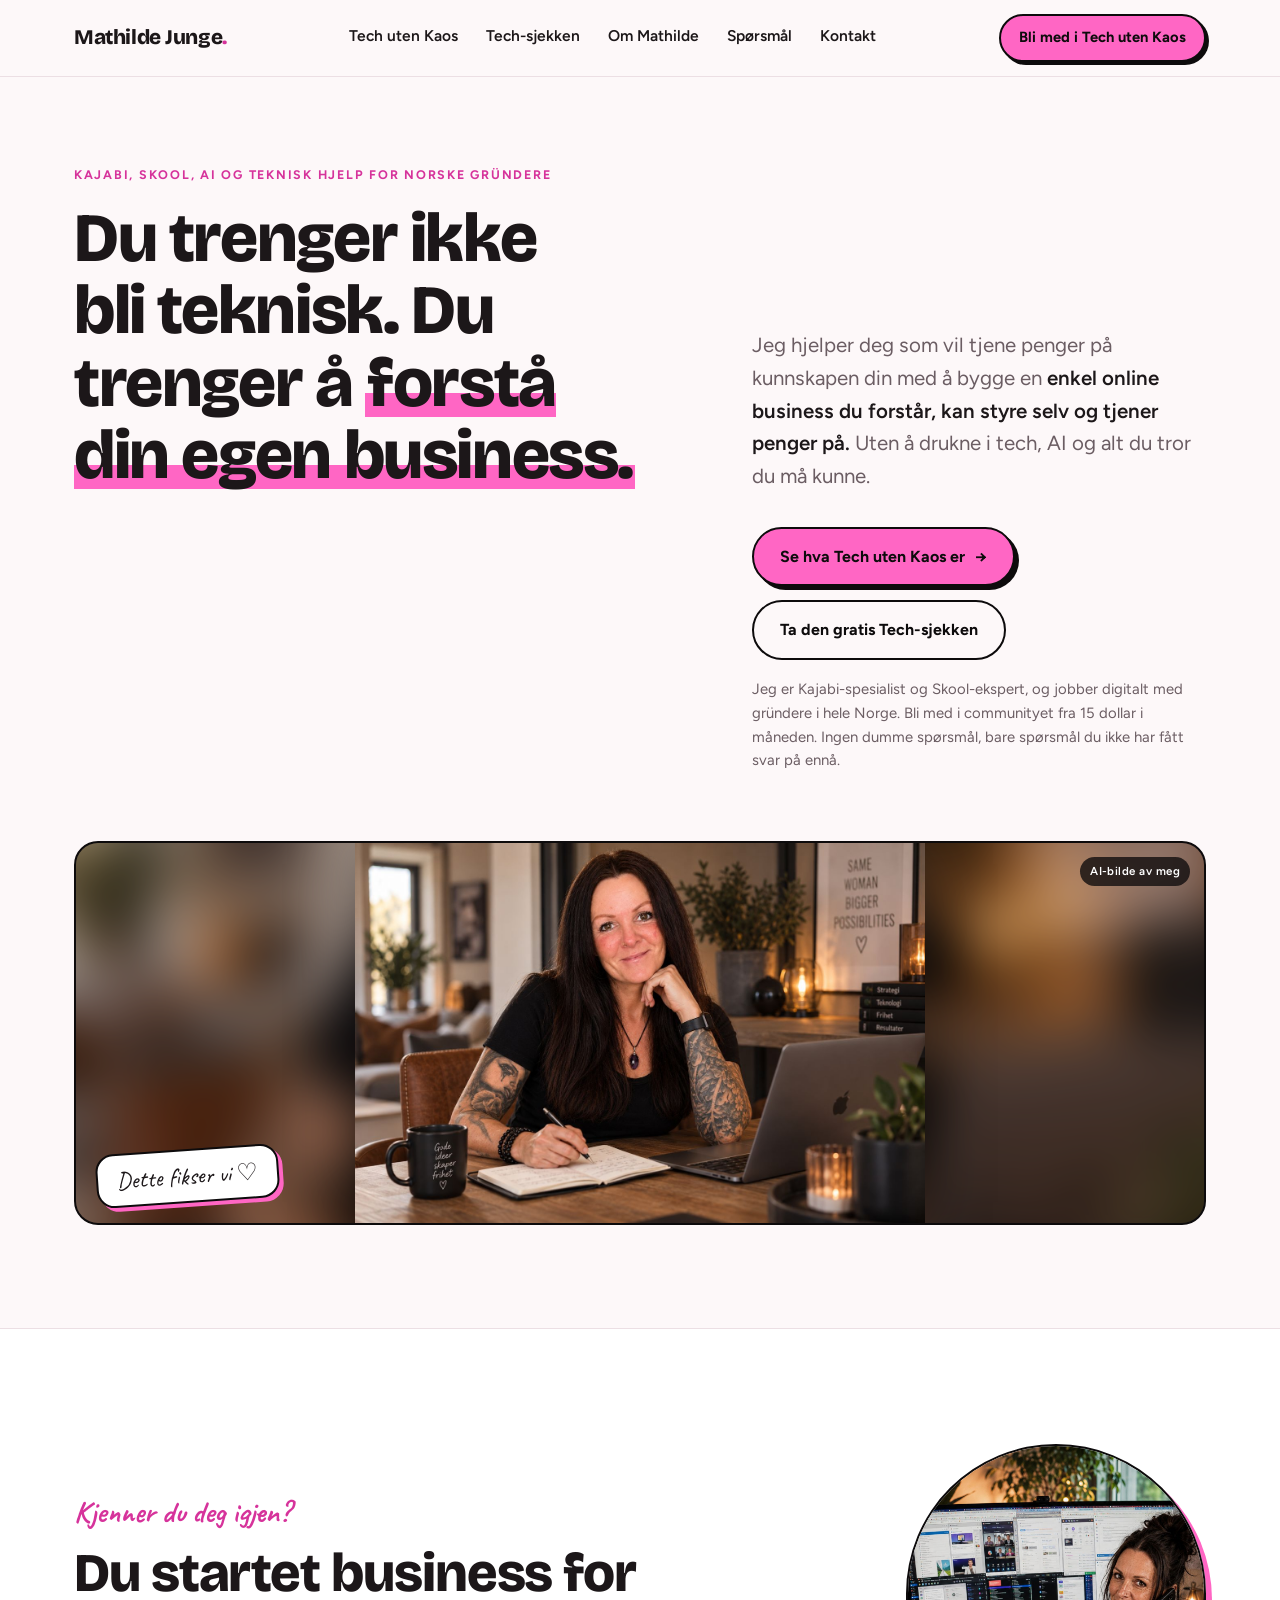
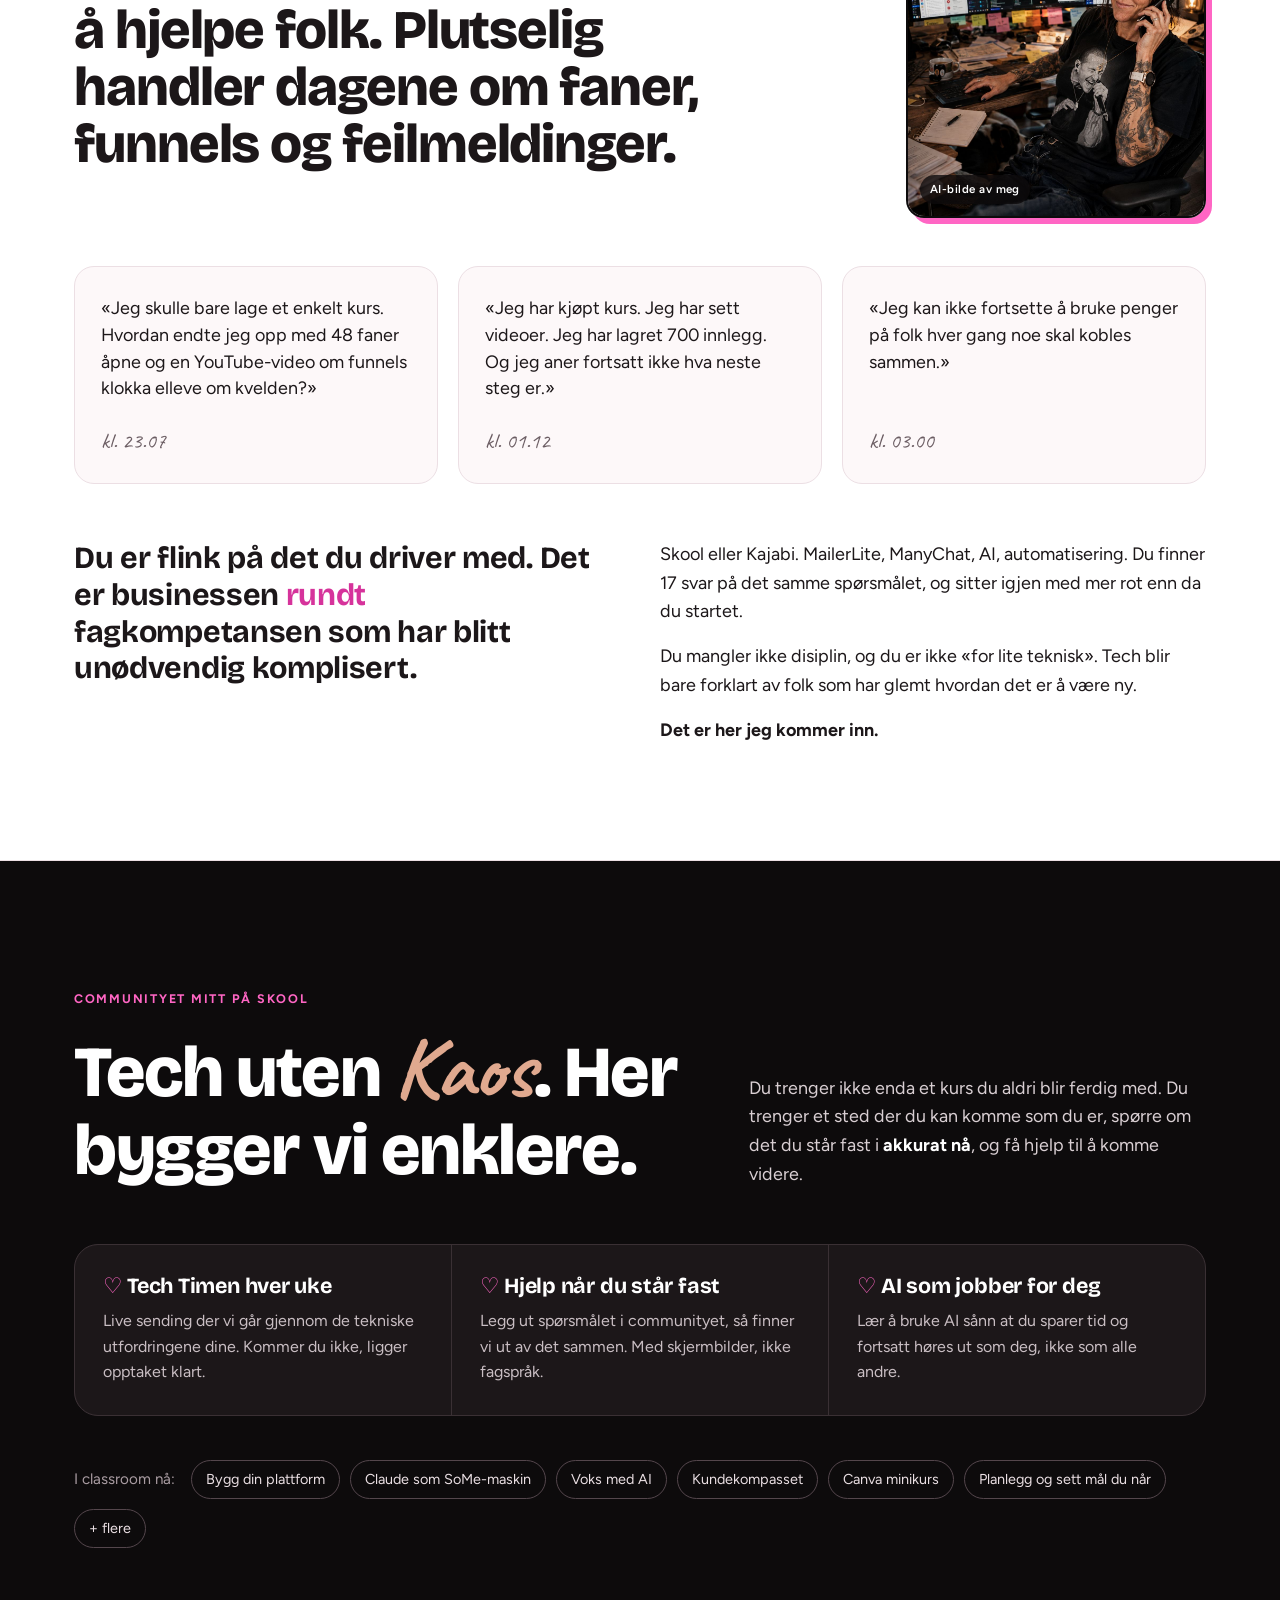
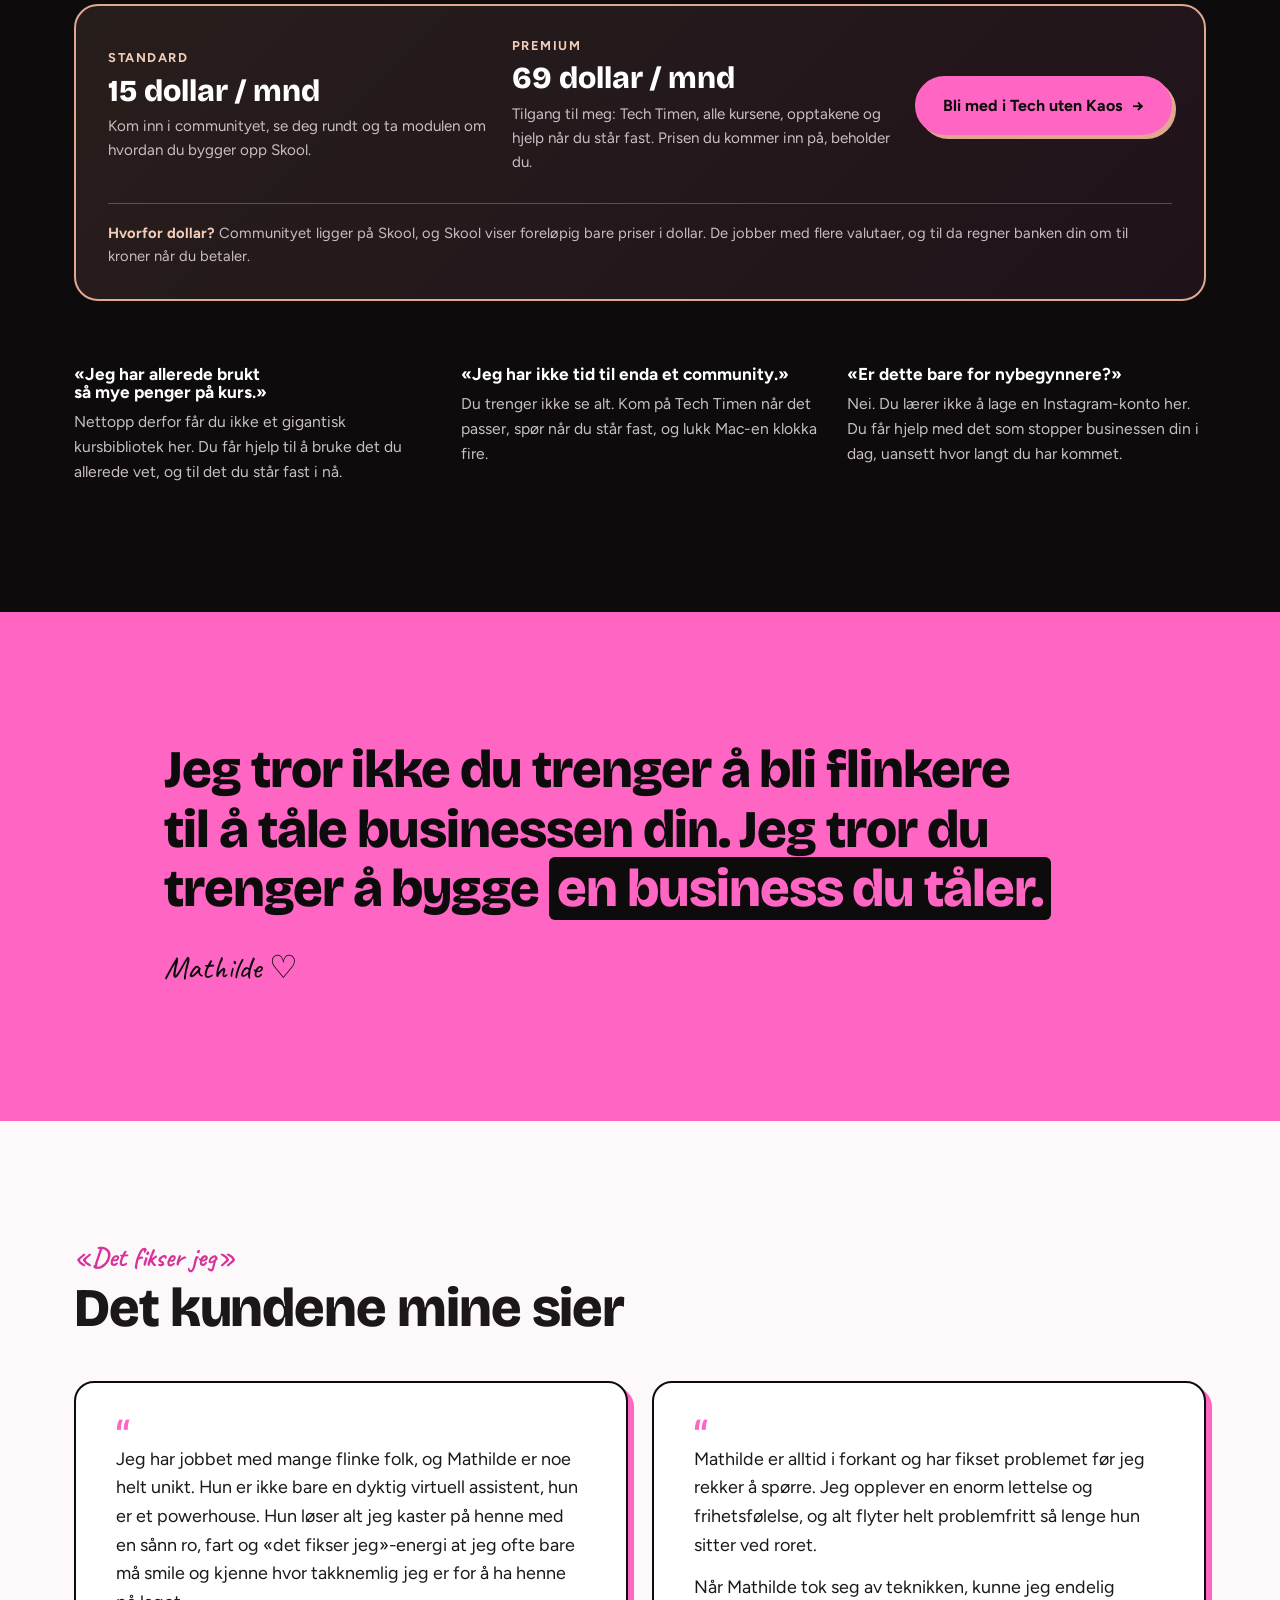
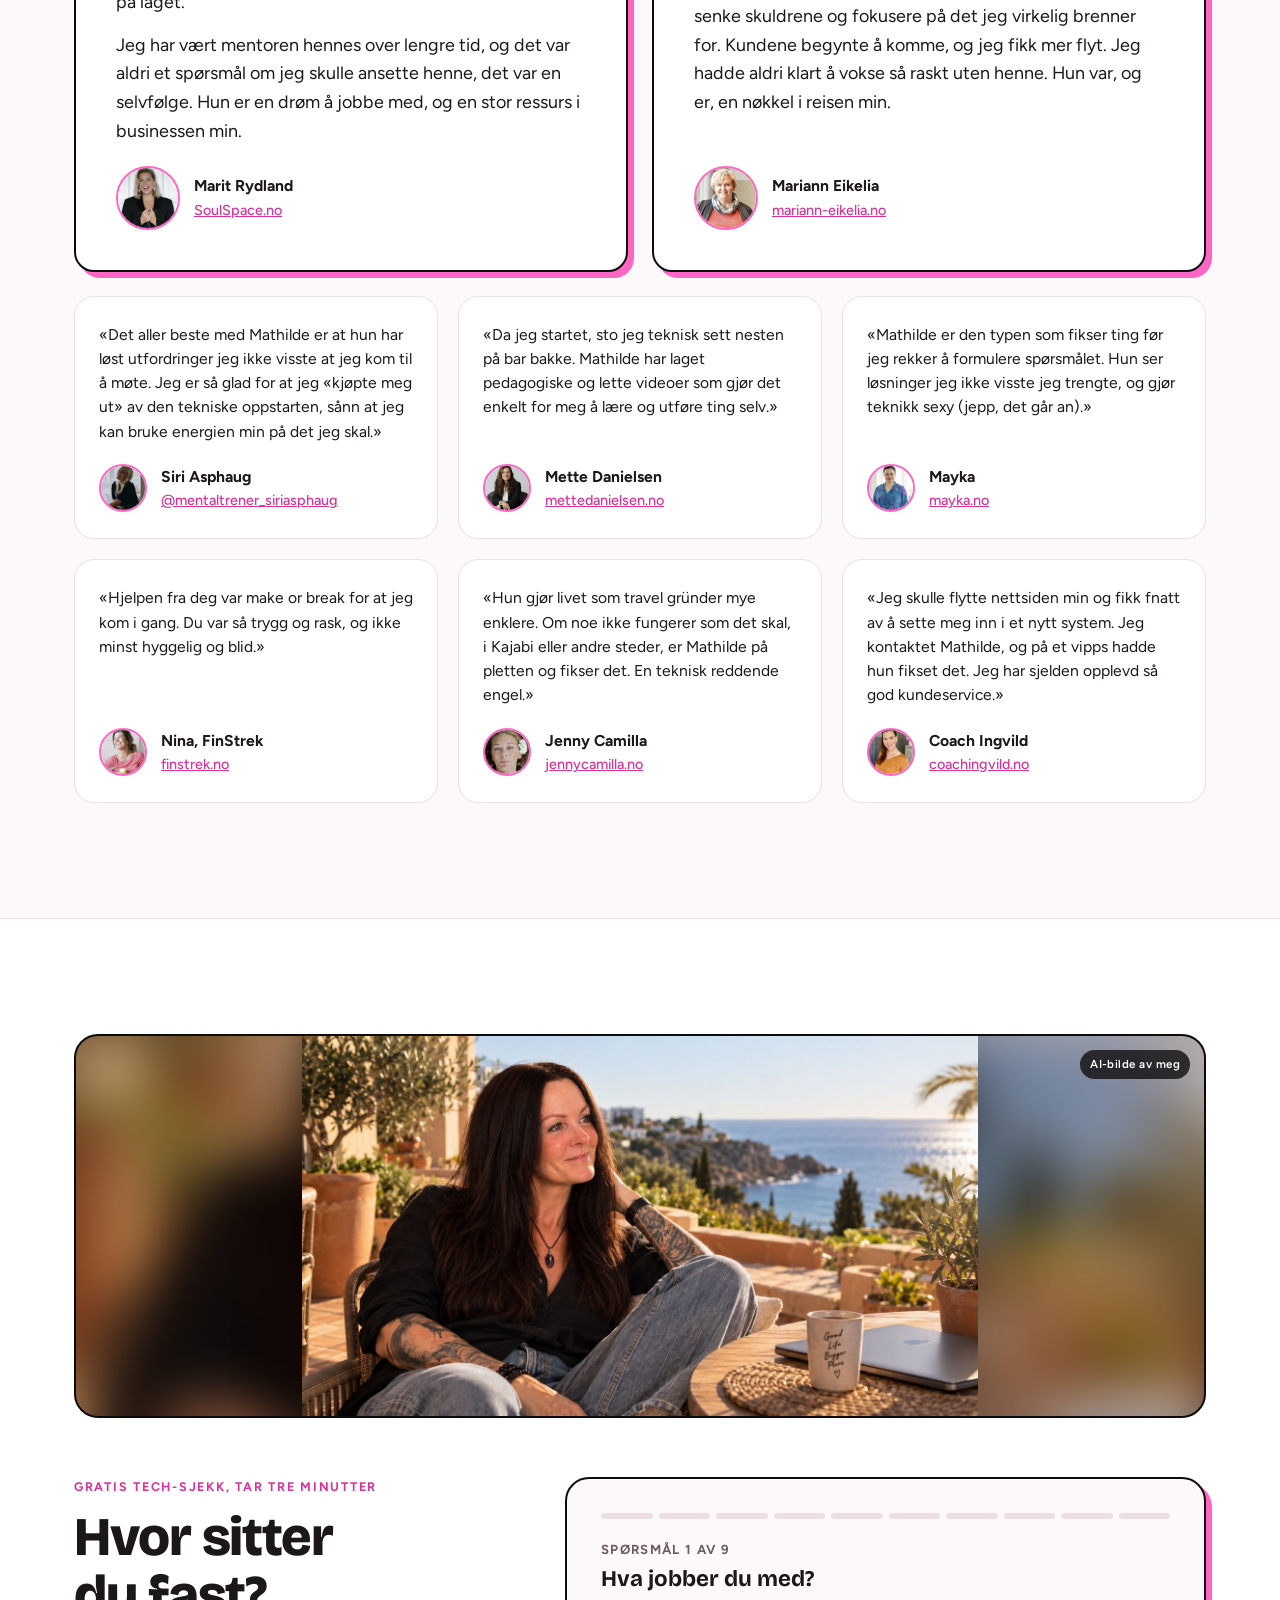
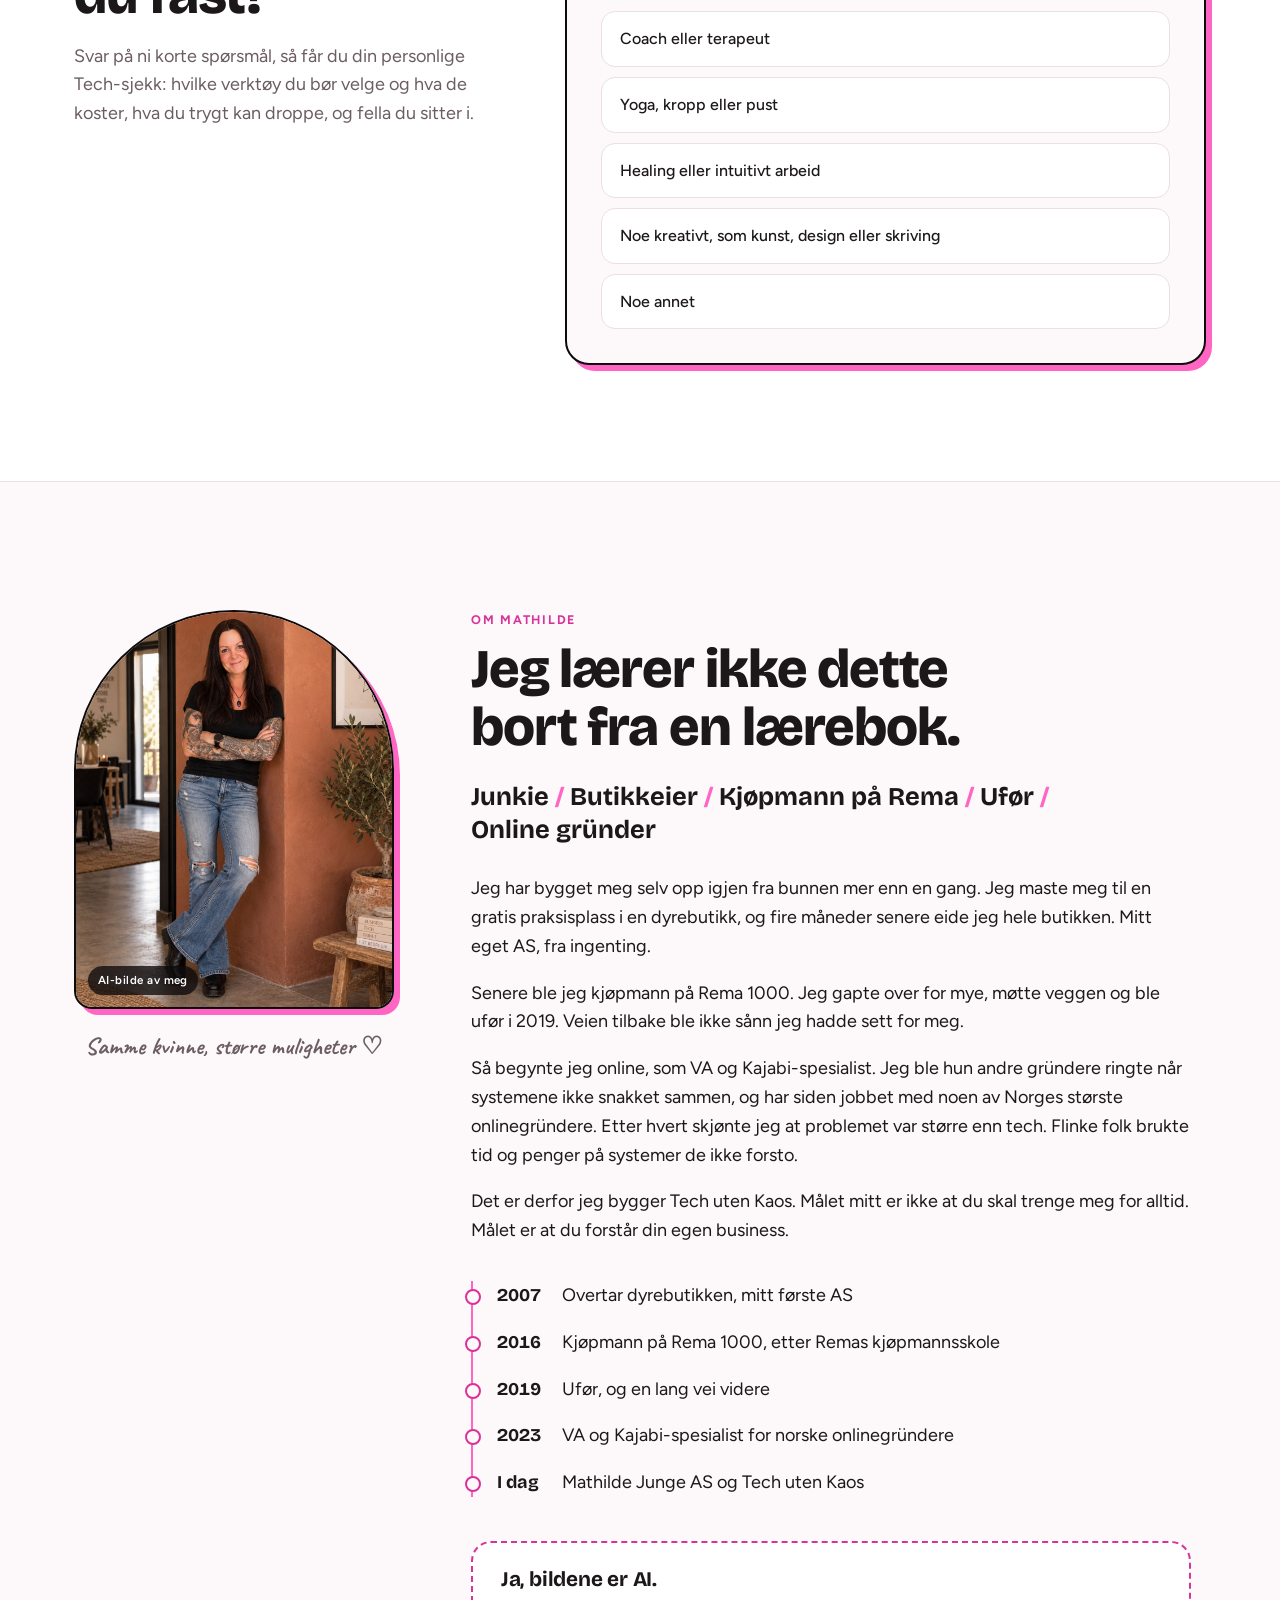
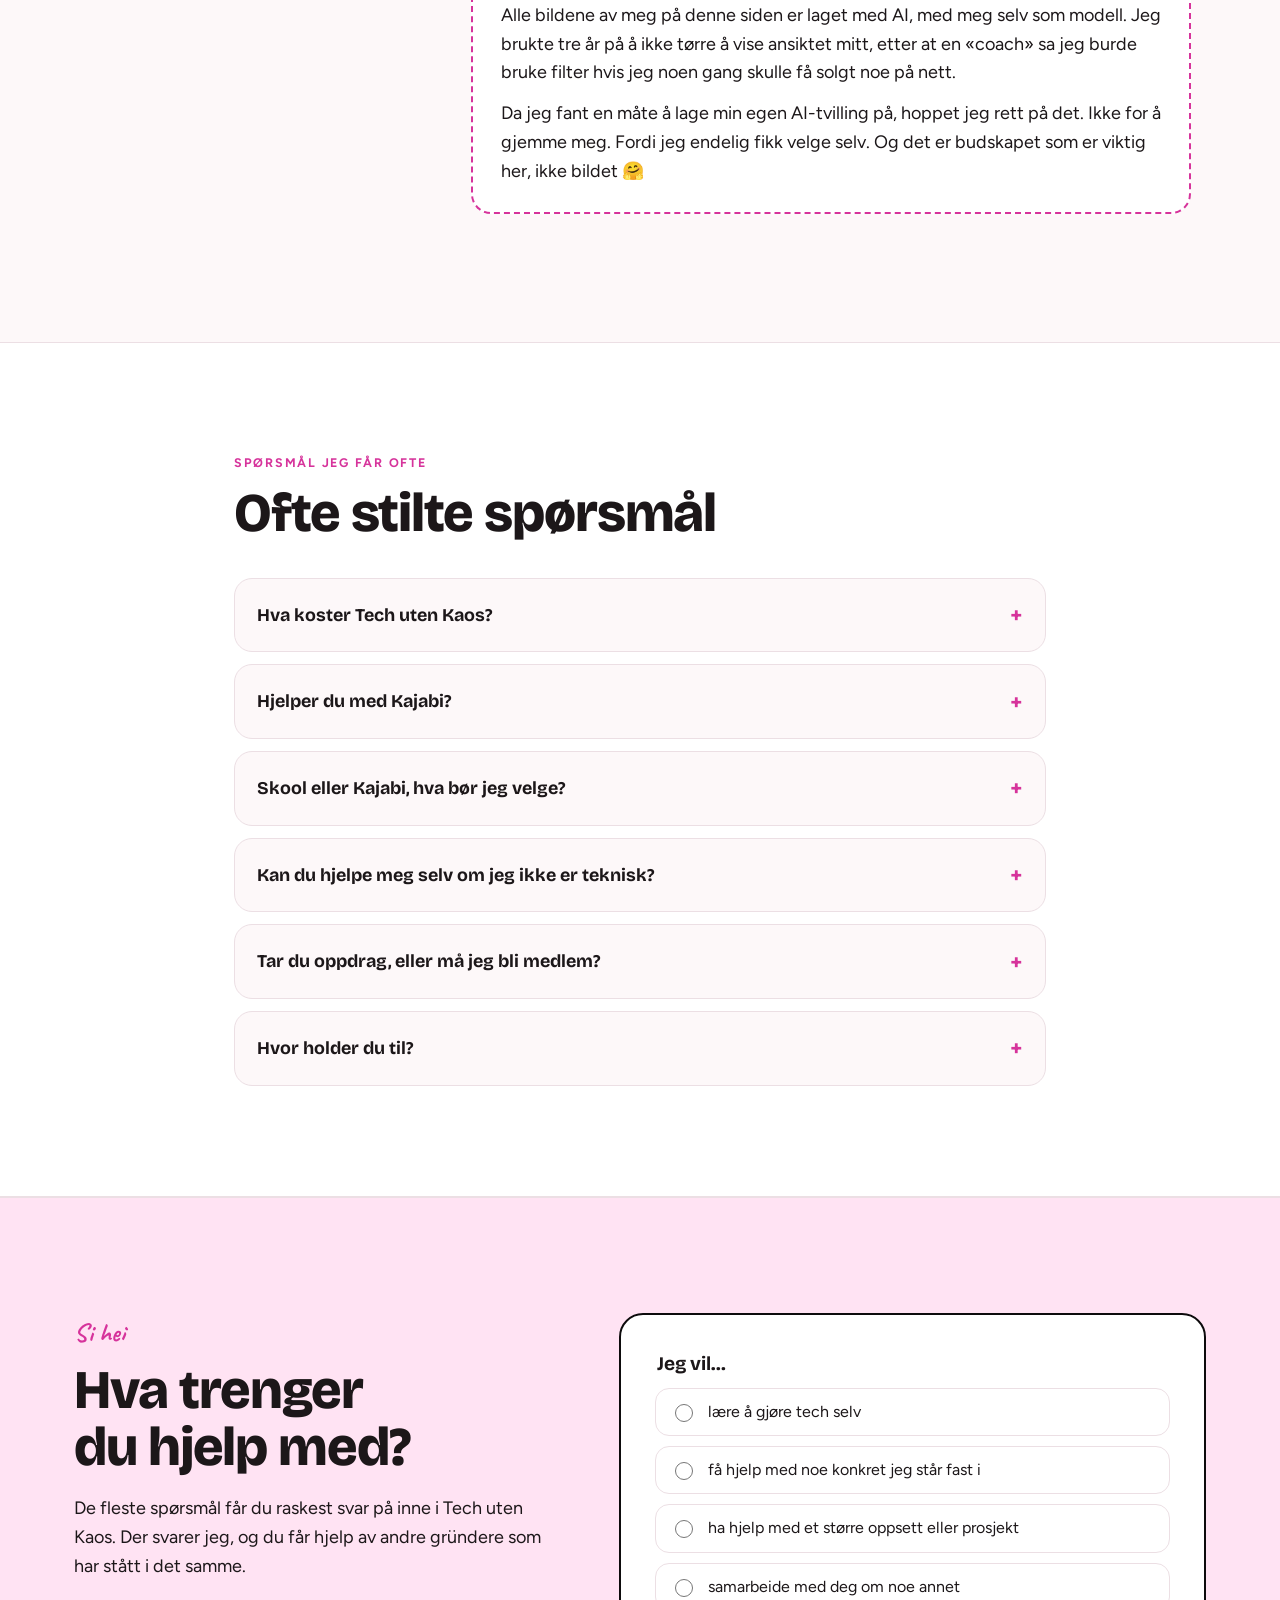
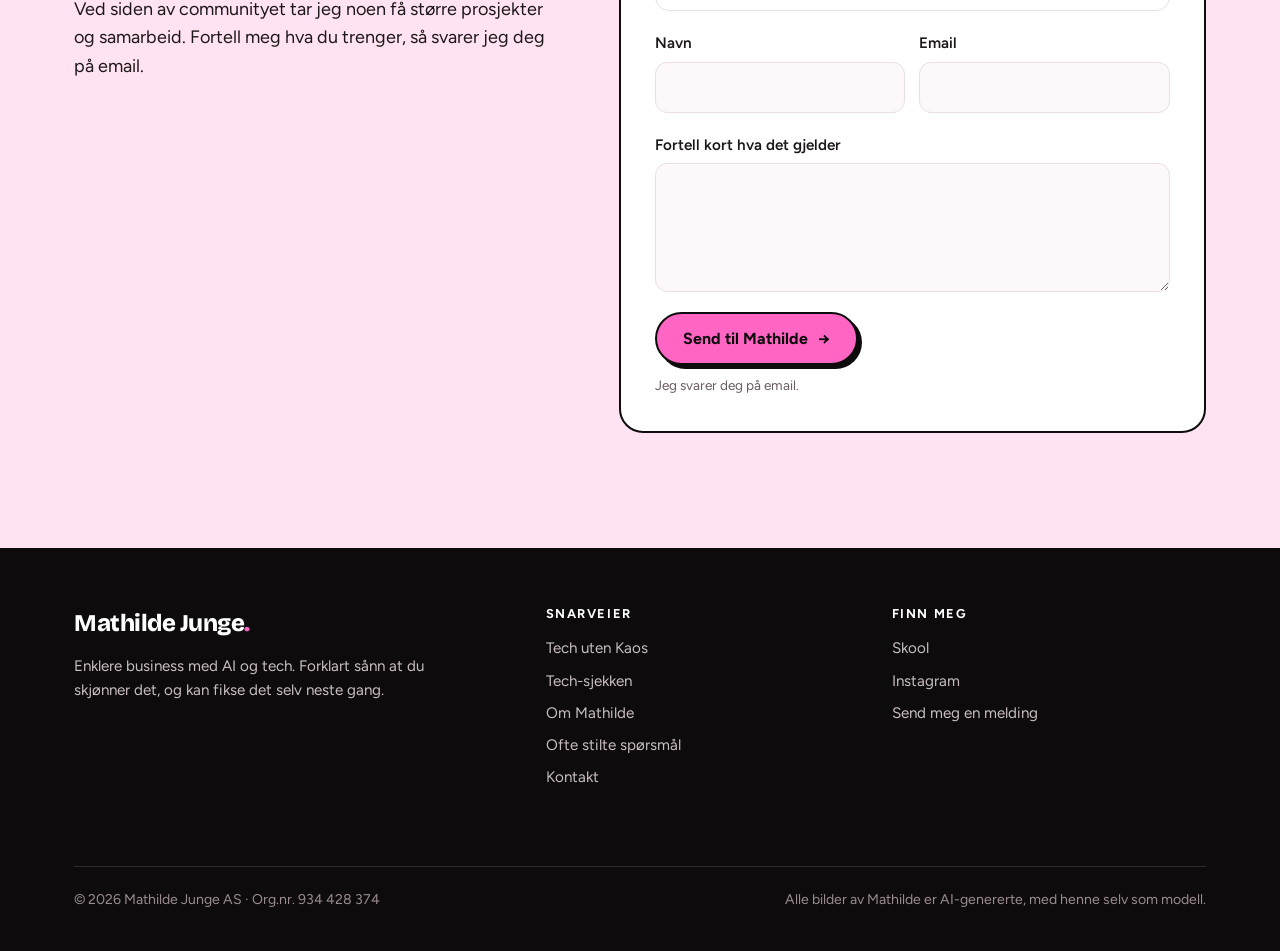
==== commit 6f1e75ba: "Ny Tech-sjekk: spørsmål for kundeprofilen og tydelig verktøyvalg Co-Authored-By: Claude Opus 5.5 <no" ====
--- a/index.html
+++ b/index.html
@@ -554,7 +554,7 @@
       <div class="quiz-tekst">
         <p class="etikett">Gratis Tech-sjekk, tar tre minutter</p>
         <h2 id="quiz-tittel" style="margin-top:12px">Hvor sitter du fast?</h2>
-        <p class="intro">Svar på ni korte spørsmål, så får du din personlige Tech-sjekk: fella du sitter i, hvor mye den koster deg i timer og kroner, hva du trygt kan droppe, og hvilken plattform som passer deg akkurat nå.</p>
+        <p class="intro">Svar på ni korte spørsmål, så får du din personlige Tech-sjekk: hvilke verktøy du bør velge og hva de koster, hva du trygt kan droppe, og fella du sitter i.</p>
       </div>
       <div>
         <div class="quiz" id="quizboks" aria-live="polite">
@@ -705,67 +705,72 @@
 
 <script>
 (function () {
-  // Tech-sjekken: 9 spørsmål som gir fella (f), plattform (p), fase (s), tid (t) og verktøykost (v)
+  // Tech-sjekken: 9 spørsmål som gir fella (f), plattform (p) og info om henne (fag, sel, har, d, t, v, prio)
   var sporsmal = [
-    { q: "Hvor lenge har du holdt på med businessen din?", a: [
-      ["Jeg har ikke startet ennå", { s: 0, p: { enkel: 1, skool: 1 } }],
-      ["Under ett år", { s: 1 }],
-      ["Ett til to år", { s: 2 }],
-      ["Mer enn to år", { s: 3, p: { kajabi: 1 } }]
+    { q: "Hva jobber du med?", a: [
+      ["Coach eller terapeut", { fag: 0 }],
+      ["Yoga, kropp eller pust", { fag: 1 }],
+      ["Healing eller intuitivt arbeid", { fag: 2 }],
+      ["Noe kreativt, som kunst, design eller skriving", { fag: 3 }],
+      ["Noe annet", { fag: 4 }]
     ]},
-    { q: "Hva selger du, eller vil selge først?", a: [
-      ["Et community eller medlemskap", { p: { skool: 3 } }],
-      ["Et kurs eller et digitalt produkt", { p: { kajabi: 2, enkel: 1 } }],
-      ["Timer, behandlinger eller 1:1", { p: { enkel: 3 } }],
-      ["Jeg vet ikke helt ennå", { p: { enkel: 2, skool: 1 } }]
+    { q: "Hva vil du selge på nett først?", a: [
+      ["Et community eller medlemskap", { sel: 0, p: { skool: 3 } }],
+      ["Et kurs", { sel: 1, p: { skool: 2, kajabi: 1 } }],
+      ["Webinarer, workshops eller live-kurs", { sel: 2, p: { skool: 2, enkel: 1 } }],
+      ["Timer, behandlinger eller 1:1 på nett", { sel: 3, p: { enkel: 3 } }],
+      ["Store kurs og webinarer som går av seg selv", { sel: 4, p: { stor: 4, kajabi: 1 } }]
+    ]},
+    { q: "Hvilken plattform har du i dag?", a: [
+      ["Ingen ennå", { har: "ingen" }],
+      ["Kajabi", { har: "kajabi", p: { kajabi: 3 } }],
+      ["Skool", { har: "skool", p: { skool: 3 } }],
+      ["En nettside på Wix, Squarespace eller WordPress", { har: "nettside" }],
+      ["Noe annet", { har: "annet" }]
+    ]},
+    { q: "Har du en dato i kalenderen, som et webinar eller en lansering?", a: [
+      ["Ja, innen en måned", { d: 2, f: { panikk: 1 } }],
+      ["Ja, innen tre måneder", { d: 1 }],
+      ["Nei, ikke ennå", { d: 0 }]
     ]},
     { q: "Når noe teknisk stopper deg, hva gjør du oftest?", a: [
-      ["Googler og ser YouTube til langt på kveld", { f: { fane: 3 } }],
-      ["Sender det til noen som kan fikse det for meg", { f: { avhengig: 3 } }],
+      ["Betaler eller ber noen fikse det for meg", { f: { knapp: 3 } }],
+      ["Googler, ser YouTube og spør ChatGPT til langt på kveld", { f: { fane: 3 } }],
       ["Kjøper et kurs eller en mal som skal løse det", { f: { kurs: 3 } }],
-      ["Legger det bort og prøver noe helt annet", { f: { hopp: 3 } }]
-    ]},
-    { q: "Hvor mange kurs har du kjøpt det siste året, som du ikke har fullført?", a: [
-      ["Ingen", {}],
-      ["Ett eller to", { f: { kurs: 1 } }],
-      ["Tre til fem", { f: { kurs: 2 } }],
-      ["Jeg har sluttet å telle 😅", { f: { kurs: 3 } }]
-    ]},
-    { q: "Hvor mange ganger har du byttet plattform, funnel eller strategi det siste året?", a: [
-      ["Ingen", {}],
-      ["En gang", { f: { hopp: 1 } }],
-      ["To eller tre ganger", { f: { hopp: 2 } }],
-      ["Jeg mister tellingen", { f: { hopp: 3 } }]
+      ["Legger det bort, for jeg er jo ikke teknisk", { f: { ikketeknisk: 3 } }],
+      ["Får panikk, særlig når det haster", { f: { panikk: 3 } }]
     ]},
     { q: "Hvilken setning høres mest ut som deg?", a: [
-      ["Jeg ser hva de store gjør, og tenker at jeg må ha det samme", { f: { kopi: 3 }, sist: "kopi" }],
-      ["Jeg har altfor mange faner åpne akkurat nå", { f: { fane: 2 }, sist: "fane" }],
-      ["Jeg venter på at noen skal ha tid til å fikse noe for meg", { f: { avhengig: 2 }, sist: "avhengig" }],
-      ["Jeg har en ny plan nesten hver mandag", { f: { hopp: 2 }, sist: "hopp" }],
-      ["Jeg har en hel mappe med kurs jeg skal ta", { f: { kurs: 2 }, sist: "kurs" }]
+      ["Jeg føler meg dum når jeg står fast i noe teknisk", { f: { ikketeknisk: 2 }, sist: "ikketeknisk" }],
+      ["Jeg får panikk når noe svikter midt i noe viktig", { f: { panikk: 2 }, sist: "panikk" }],
+      ["Alle andre ser ut til å ha et team, jeg må betale noen hver gang", { f: { knapp: 2 }, sist: "knapp" }],
+      ["Jeg har kjøpt kurs, men vet fortsatt ikke neste steg", { f: { kurs: 2 }, sist: "kurs" }],
+      ["Jeg har altfor mange faner åpne akkurat nå", { f: { fane: 2 }, sist: "fane" }]
     ]},
-    { q: "Hvor mye tid går til tech i en vanlig uke?", a: [
+    { q: "Hvor mye tid går til det tekniske i en vanlig uke?", a: [
       ["Under en time", { t: 0 }],
       ["En til tre timer", { t: 1 }],
       ["Tre til seks timer", { t: 2, f: { fane: 1 } }],
       ["Mer enn seks timer", { t: 3, f: { fane: 1 } }]
     ]},
-    { q: "Hva har du på plass i dag?", a: [
-      ["Ingenting ennå", { p: { enkel: 2, skool: 1 } }],
-      ["Bare sosiale medier", { p: { enkel: 2, skool: 1 } }],
-      ["Nettside, men ingen email-liste", { p: { enkel: 2 } }],
-      ["Nettside, email-liste og minst ett produkt", { p: { kajabi: 3 } }]
-    ]},
-    { q: "Hva betaler du for verktøy og plattformer i måneden, omtrent?", a: [
+    { q: "Hva betaler du for verktøy og tech-hjelp i måneden, omtrent?", a: [
       ["Ingenting", { v: 0 }],
       ["Under 500 kr", { v: 1 }],
-      ["500 til 1500 kr", { v: 2, f: { kopi: 1 } }],
-      ["Over 1500 kr", { v: 3, f: { kopi: 2 }, p: { kajabi: 1 } }]
+      ["500 til 1500 kr", { v: 2 }],
+      ["Over 1500 kr", { v: 3, f: { knapp: 1 } }]
+    ]},
+    { q: "Hva er viktigst for deg akkurat nå?", a: [
+      ["At det koster minst mulig", { prio: 0, p: { enkel: 2, skool: 1 } }],
+      ["At jeg kommer raskt i gang", { prio: 1, p: { skool: 2, enkel: 1 } }],
+      ["At jeg har alt samlet på ett sted", { prio: 2, p: { kajabi: 2 } }],
+      ["At det kan vokse og gå mer av seg selv etter hvert", { prio: 3, p: { stor: 2, kajabi: 1 } }]
     ]}
   ];
-  var MAKS = { kurs: 8, kopi: 5, avhengig: 5, fane: 6, hopp: 8 };
-  var FELLENAVN = { kurs: "Kursfella", kopi: "Kopifella", avhengig: "Knappefella", fane: "Fanefella", hopp: "Hoppefella" };
-  var PLATTFORMNAVN = { skool: "Skool", kajabi: "Kajabi", enkel: "Et enkelt oppsett" };
+  var MAKS = { ikketeknisk: 5, panikk: 6, knapp: 6, kurs: 5, fane: 6 };
+  var FELLENAVN = { ikketeknisk: "Ikke teknisk-fella", panikk: "Panikkfella", knapp: "Knappefella", kurs: "Kursfella", fane: "Fanefella" };
+  // Teksten under må inneholde «Skool», «Kajabi» eller «enkelt», for det er det Quiz Automasjon i Kajabi sorterer emailene etter
+  var PLATTFORMNAVN = { skool: "Skool", enkel: "Et enkelt oppsett med MailerLite", kajabi: "Kajabi", stor: "Kajabi eller GoHighLevel med WebinarFuel" };
+  var REKKEFOLGE = ["skool", "enkel", "kajabi", "stor"];
 
   var boks = document.getElementById("quizinnhold");
   var fremdrift = document.querySelector(".quiz-fremdrift");
@@ -773,9 +778,9 @@
 
   function nullstill() {
     steg = 0;
-    felle = { kurs: 0, kopi: 0, avhengig: 0, fane: 0, hopp: 0 };
-    plattform = { skool: 0, kajabi: 0, enkel: 0 };
-    info = { s: 1, t: 1, v: 1, sist: "fane" };
+    felle = { ikketeknisk: 0, panikk: 0, knapp: 0, kurs: 0, fane: 0 };
+    plattform = { skool: 0, enkel: 0, kajabi: 0, stor: 0 };
+    info = { fag: 4, sel: 1, har: "ingen", d: 0, t: 1, v: 1, prio: 1, sist: "ikketeknisk" };
   }
   function tegnFremdrift() {
     fremdrift.innerHTML = "";
@@ -794,9 +799,11 @@
       var b = document.createElement("button"); b.type = "button"; b.textContent = svar[0];
       b.addEventListener("click", function () {
         var d = svar[1];
-        if (d.f) Object.keys(d.f).forEach(function (k) { felle[k] += d.f[k]; });
-        if (d.p) Object.keys(d.p).forEach(function (k) { plattform[k] += d.p[k]; });
-        ["s", "t", "v", "sist"].forEach(function (k) { if (d[k] !== undefined) info[k] = d[k]; });
+        Object.keys(d).forEach(function (k) {
+          if (k === "f") Object.keys(d.f).forEach(function (x) { felle[x] += d.f[x]; });
+          else if (k === "p") Object.keys(d.p).forEach(function (x) { plattform[x] += d.p[x]; });
+          else info[k] = d[k];
+        });
         steg++;
         steg < sporsmal.length ? visSporsmal() : visPort();
       });
@@ -808,20 +815,20 @@
   function regnUt() {
     var rangert = Object.keys(felle).map(function (k) { return [k, felle[k] / MAKS[k]]; })
       .sort(function (a, b) { return (b[1] - a[1]) || ((b[0] === info.sist) - (a[0] === info.sist)); });
-    var p = Object.keys(plattform).sort(function (a, b) { return (plattform[b] - plattform[a]) || ((b === "enkel") - (a === "enkel")); })[0];
-    var k = Math.round(15 + rangert[0][1] * 45 + rangert[1][1] * 15 + info.t * 7 + info.v * 2);
+    var p = REKKEFOLGE.slice().sort(function (a, b) { return (plattform[b] - plattform[a]) || (REKKEFOLGE.indexOf(a) - REKKEFOLGE.indexOf(b)); })[0];
+    var k = Math.round(15 + rangert[0][1] * 45 + rangert[1][1] * 15 + info.t * 7 + info.v * 2 + info.d * 3);
     k = Math.max(12, Math.min(96, k));
-    return { f: rangert[0][0], f2: rangert[1][1] > 0.25 ? rangert[1][0] : "", p: p, k: k };
+    return { f: rangert[0][0], f2: rangert[1][1] > 0.3 ? rangert[1][0] : "", p: p, k: k };
   }
   function visPort() {
     steg = sporsmal.length; tegnFremdrift();
     var r = regnUt();
-    var params = new URLSearchParams({ f: r.f, f2: r.f2, p: r.p, s: info.s, t: info.t, v: info.v, k: r.k });
+    var params = new URLSearchParams({ f: r.f, f2: r.f2, p: r.p, fag: info.fag, sel: info.sel, har: info.har, d: info.d, t: info.t, v: info.v, prio: info.prio, k: r.k });
     boks.innerHTML =
       '<div class="port">' +
       '<p class="etikett">Resultatet ditt er klart</p>' +
       '<p class="quiz-sporsmal" style="margin-top:6px">Hvor skal jeg sende det?</p>' +
-      '<p class="port-tekst">Du får den personlige Tech-sjekken din med en gang: fella du sitter i, hva den koster deg, hva du trygt kan droppe og plattformen som passer deg nå. Oppskriften for å komme i gang kommer på email.</p>' +
+      '<p class="port-tekst">Du får den personlige Tech-sjekken din med en gang: hvilke verktøy du bør velge, hva de koster, hva du trygt kan droppe, og fella du sitter i. Oppskriften for å komme i gang kommer på email.</p>' +
       '<iframe name="kajabi-ramme" title="Påmelding" style="display:none"></iframe>' +
       '<form class="quiz-skjema" id="portskjema" action="https://www.mathildejunge.no/forms/2149727222/form_submissions" method="post" accept-charset="UTF-8" target="kajabi-ramme">' +
       '<input name="utf8" type="hidden" value="&#x2713;">' +
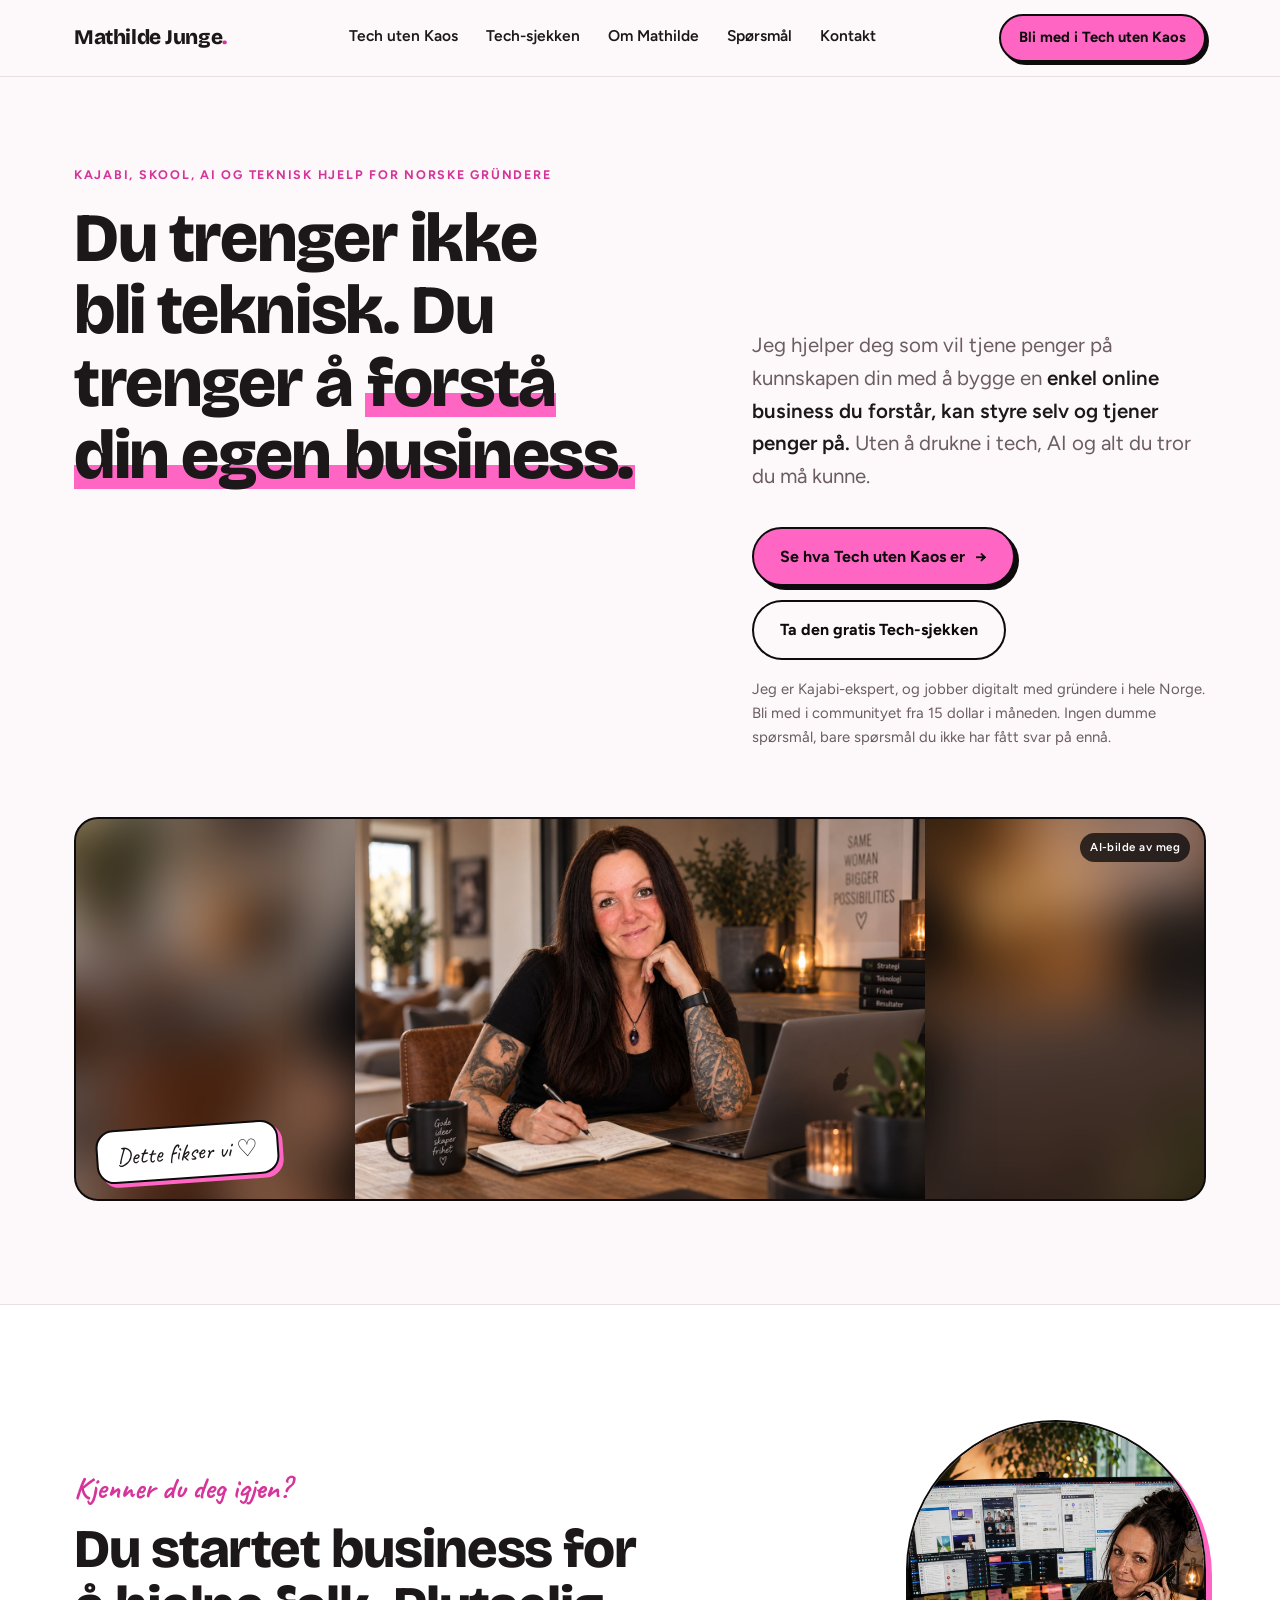
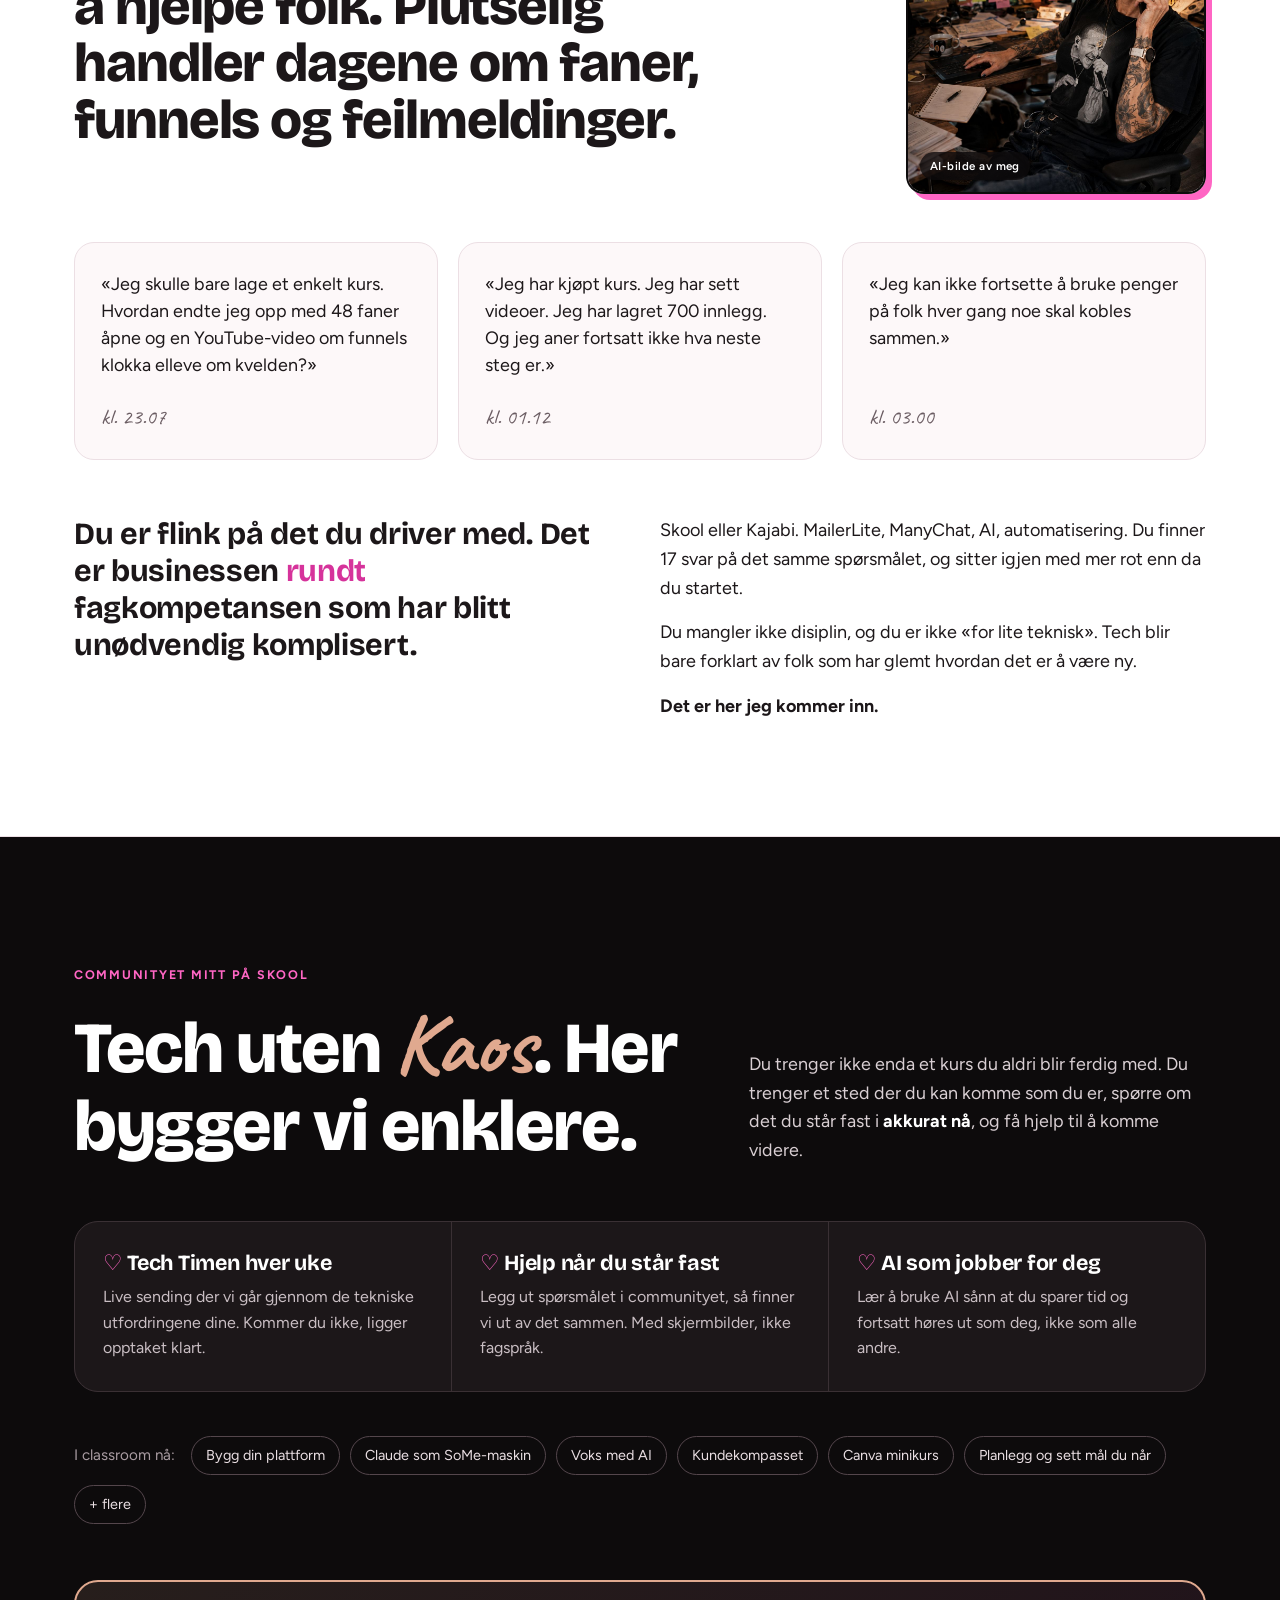
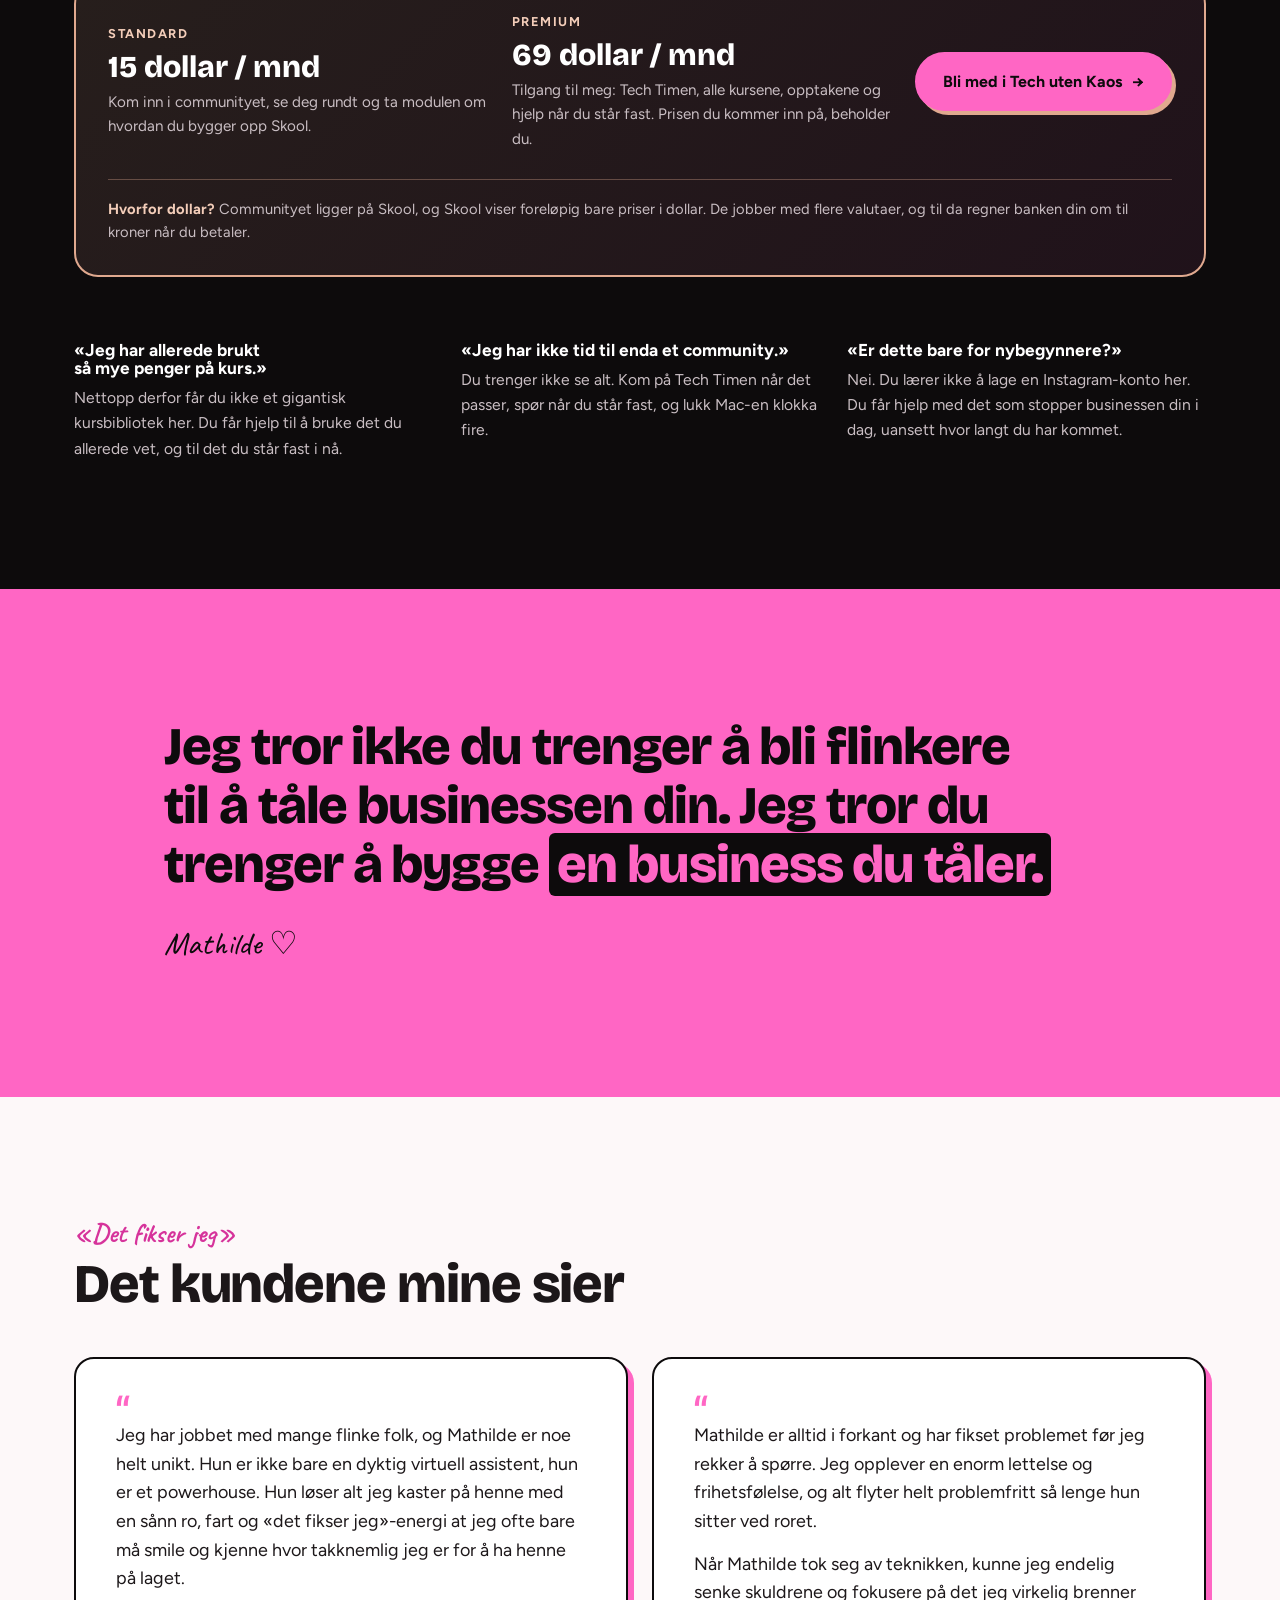
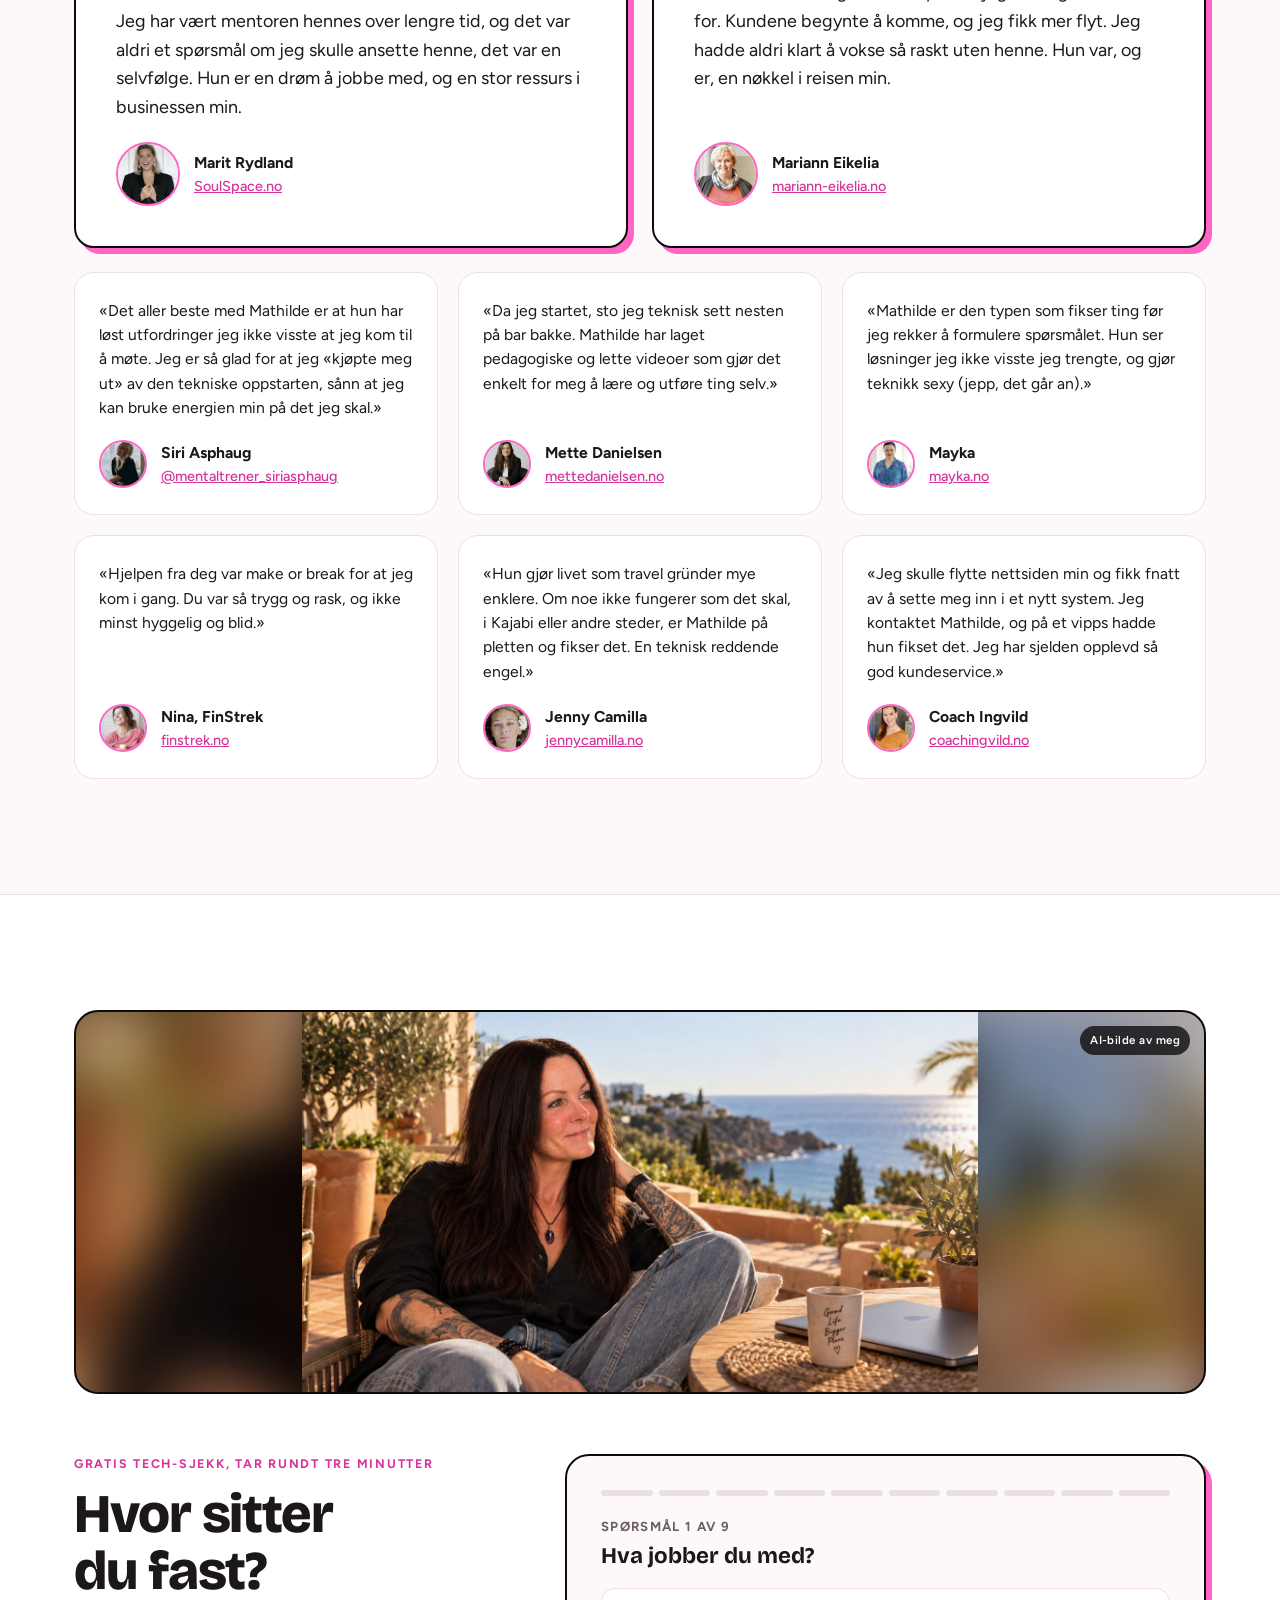
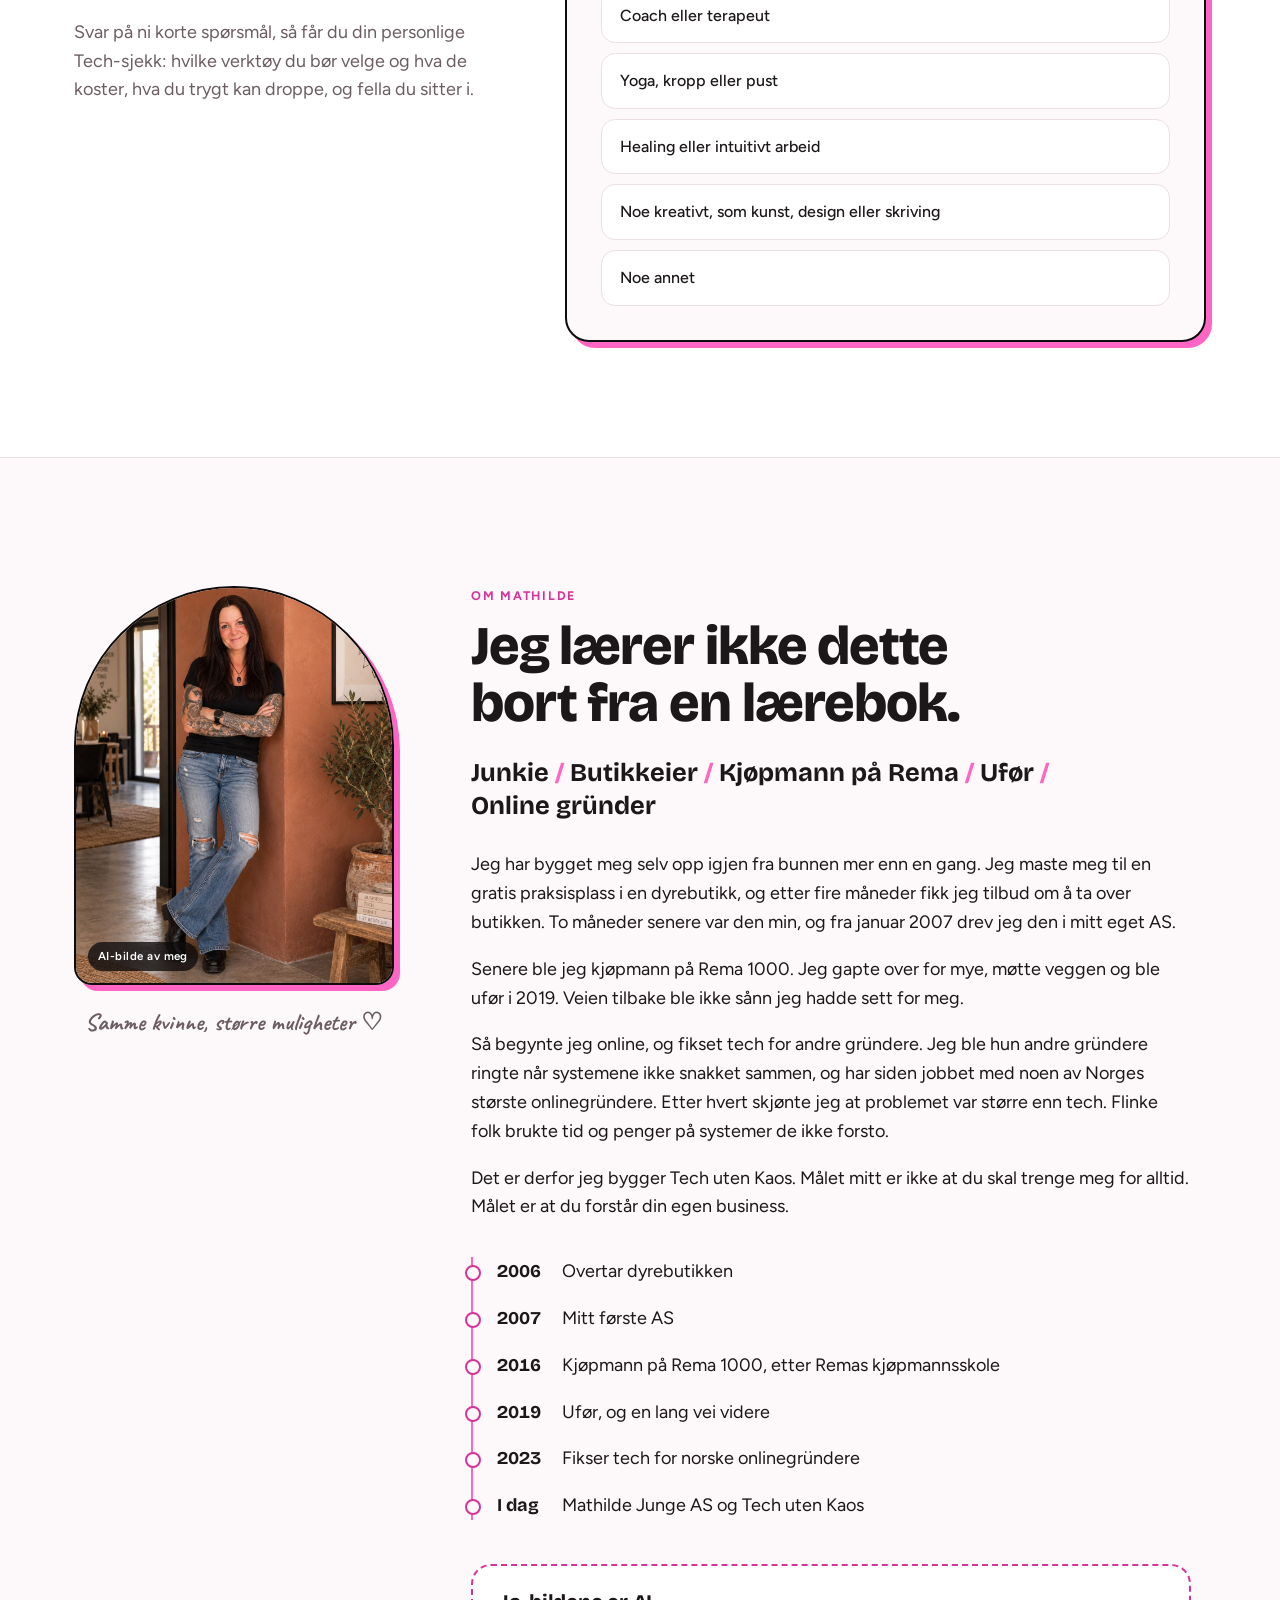
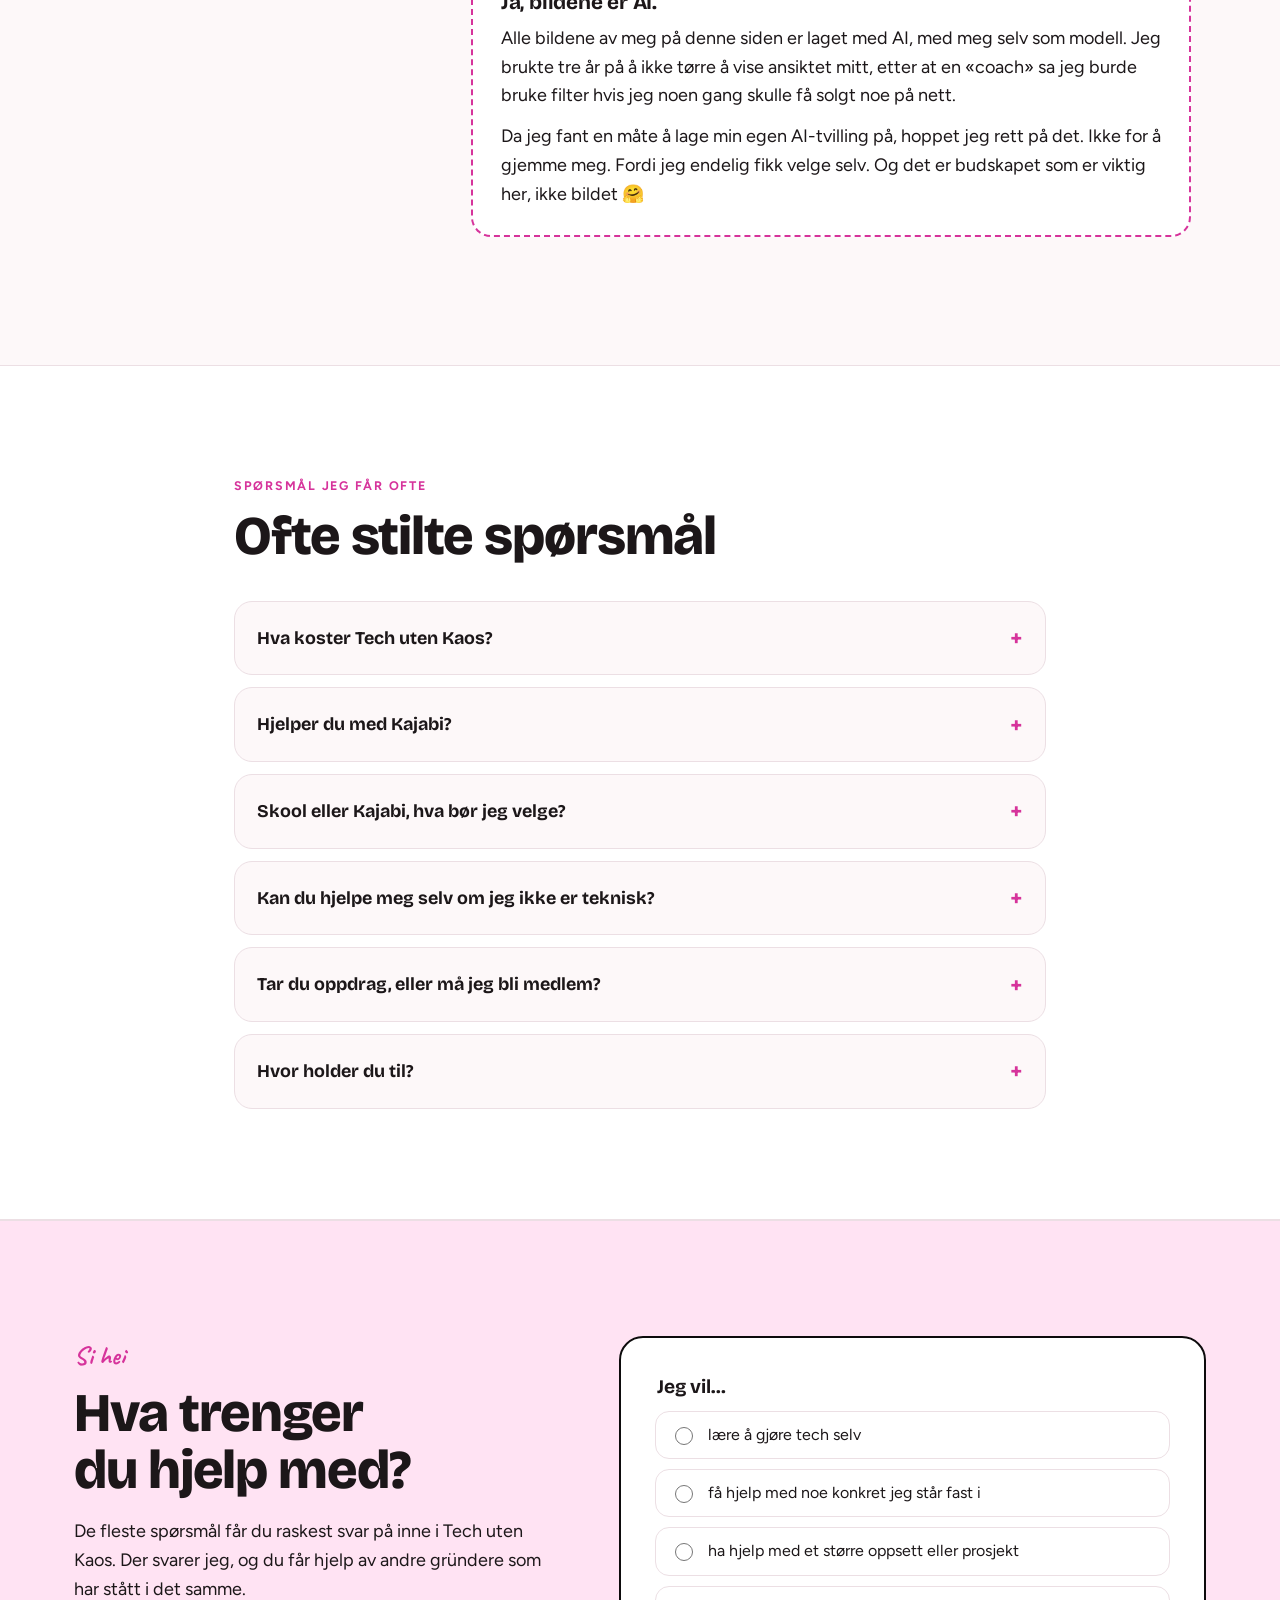
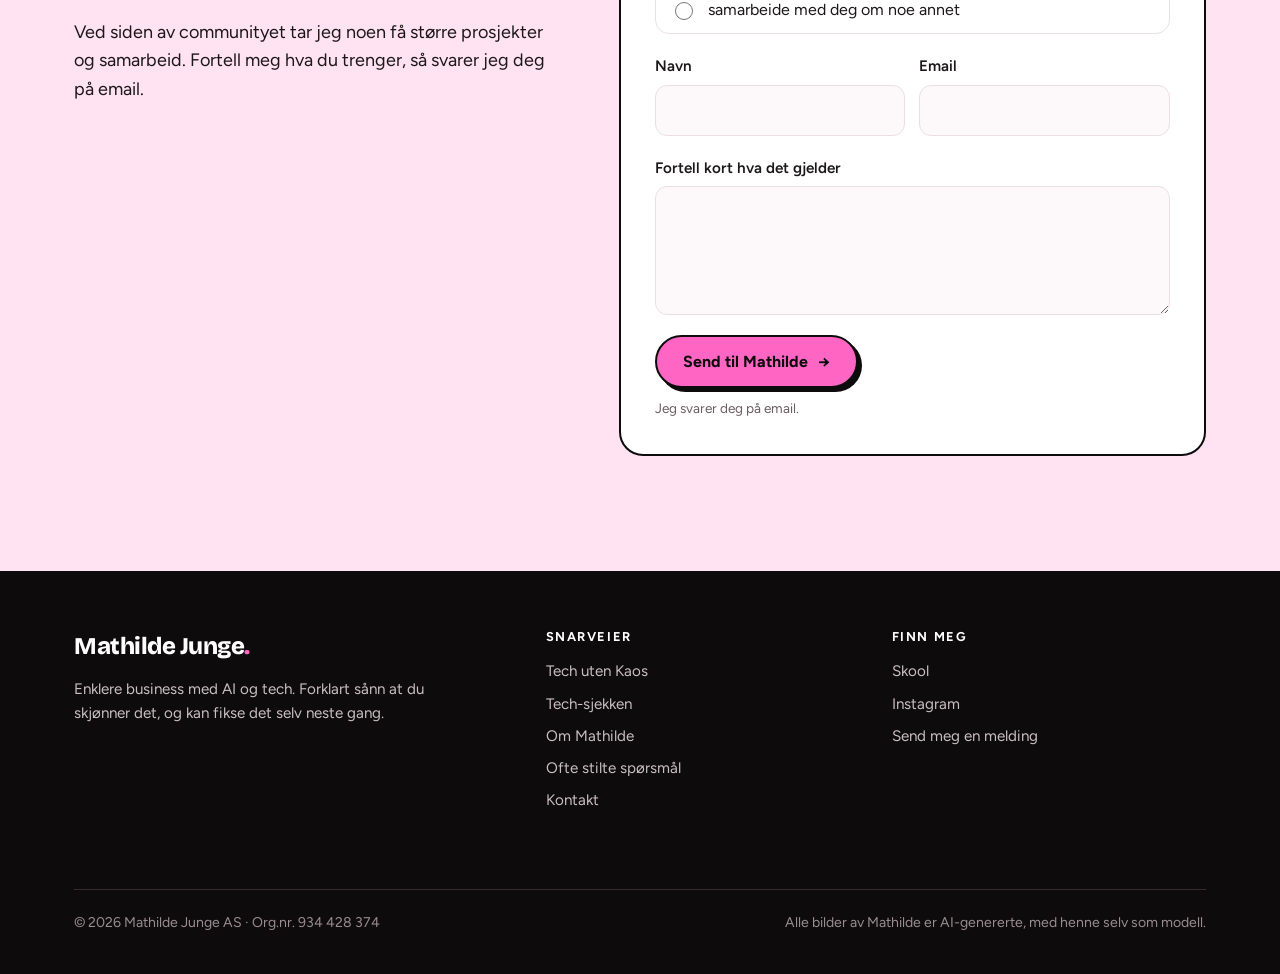
==== commit 7daf2d72: "SEO: ny tittel og beskrivelse, Kajabi-ekspert i stedet for VA og Skool-spesialist, riktig email, www" ====
--- a/index.html
+++ b/index.html
@@ -3,19 +3,19 @@
 <head>
 <meta charset="utf-8">
 <meta name="viewport" content="width=device-width, initial-scale=1, viewport-fit=cover">
-<title>Mathilde Junge | Enklere business med AI og tech</title>
-<meta name="description" content="Kajabi-ekspert og Skool-spesialist i Norge. Mathilde Junge hjelper norske gründere med teknisk hjelp, AI og automatisering, og med å bygge en online business de forstår og kan styre selv.">
+<title>Mathilde Junge | Kajabi, Skool og AI for norske gründere</title>
+<meta name="description" content="Kajabi-ekspert som hjelper norske gründere med Kajabi, Skool, MailerLite og AI som Claude. Tech Timen hver mandag og hjelp når du står fast i Tech uten Kaos.">
 <link rel="canonical" href="https://www.mathilde-junge.no/">
-<meta property="og:title" content="Mathilde Junge | Enklere business med AI og tech">
-<meta property="og:description" content="Jeg hjelper gründere å bygge en enkel online business de forstår, kan styre selv og tjene penger på.">
-<meta property="og:image" content="https://mathilde-junge.no/bilder/mathilde-kaffe.jpg">
-<meta property="og:url" content="https://mathilde-junge.no">
+<meta property="og:title" content="Mathilde Junge | Kajabi, Skool og AI for norske gründere">
+<meta property="og:description" content="Kajabi-ekspert som hjelper norske gründere med Kajabi, Skool, MailerLite og AI som Claude.">
+<meta property="og:image" content="https://www.mathilde-junge.no/bilder/mathilde-kaffe.jpg">
+<meta property="og:url" content="https://www.mathilde-junge.no/">
 <link rel="icon" href="data:image/svg+xml,%3Csvg xmlns=%22http://www.w3.org/2000/svg%22 viewBox=%220 0 100 100%22%3E%3Ccircle cx=%2250%22 cy=%2250%22 r=%2250%22 fill=%22%23ff66c4%22/%3E%3Ctext x=%2250%22 y=%2268%22 font-size=%2252%22 text-anchor=%22middle%22 font-family=%22Arial%22 font-weight=%22bold%22 fill=%22%230d0b0c%22%3EMJ%3C/text%3E%3C/svg%3E">
 <link rel="preconnect" href="https://fonts.googleapis.com">
 <link rel="preconnect" href="https://fonts.gstatic.com" crossorigin>
 <link rel="stylesheet" href="https://fonts.googleapis.com/css2?family=Bricolage+Grotesque:opsz,wght@12..96,500;12..96,700;12..96,800&family=Figtree:ital,wght@0,400;0,500;0,600;0,700;1,400&family=Caveat:wght@500;700&display=swap">
-<script type="application/ld+json">{"@context": "https://schema.org", "@type": "ProfessionalService", "@id": "https://www.mathilde-junge.no/#business", "name": "Mathilde Junge AS", "alternateName": "Tech uten Kaos", "url": "https://www.mathilde-junge.no/", "description": "Kajabi-ekspert og Skool-spesialist som hjelper norske gründere med teknisk hjelp, AI, automatisering og oppbygging av online business.", "email": "mathilde.junge@gmail.com", "founder": {"@type": "Person", "name": "Mathilde Junge", "jobTitle": "Kajabi-spesialist, tech- og businesscoach", "url": "https://www.mathilde-junge.no/#om", "sameAs": ["https://www.instagram.com/mathildejunge.tech/", "https://www.skool.com/mathilde/about"]}, "address": {"@type": "PostalAddress", "addressLocality": "Stord", "addressCountry": "NO"}, "areaServed": {"@type": "Country", "name": "Norge"}, "knowsAbout": ["Kajabi", "Skool", "MailerLite", "ManyChat", "Stripe", "AI for gründere", "automatisering", "email-markedsføring", "salgssider", "medlemsportaler", "webinarer"], "sameAs": ["https://www.instagram.com/mathildejunge.tech/", "https://www.skool.com/mathilde/about"], "makesOffer": {"@type": "Offer", "name": "Tech uten Kaos", "description": "Community på Skool med ukentlig Tech Time, kurs og hjelp med tech, AI og online business.", "price": "69", "priceCurrency": "USD", "url": "https://www.skool.com/mathilde/about"}}</script>
-<script type="application/ld+json">{"@context": "https://schema.org", "@type": "FAQPage", "mainEntity": [{"@type": "Question", "name": "Hva koster Tech uten Kaos?", "acceptedAnswer": {"@type": "Answer", "text": "Standard koster 15 dollar i måneden. Da kommer du inn i communityet på Skool og får tilgang til modulen om hvordan du bygger opp Skool. Premium koster 69 dollar i måneden, og gir deg tilgang til meg: Tech Timen hver uke, alle kursene, opptakene og hjelp når du står fast. Du betaler en måned om gangen og kan si opp når du vil. Prisen du kommer inn på, beholder du. Skool viser foreløpig bare priser i dollar, så banken din regner om til kroner."}}, {"@type": "Question", "name": "Hjelper du med Kajabi?", "acceptedAnswer": {"@type": "Answer", "text": "Ja. Jeg har jobbet i Kajabi siden 2023, som VA og Kajabi-spesialist for noen av Norges største onlinegründere. Jeg hjelper med kurs og medlemsportaler, salgssider, email-sekvenser, automatiseringer, betaling og oppsett rundt lanseringer og webinarer. Inne i Tech uten Kaos får du hjelp med Kajabi hver uke på Tech Timen."}}, {"@type": "Question", "name": "Skool eller Kajabi, hva bør jeg velge?", "acceptedAnswer": {"@type": "Answer", "text": "Det kommer an på hva du selger og hvor mye tid du vil bruke på tech. Skool passer når du vil bygge et community og komme raskt i gang. Kajabi passer når du har kurs, email-liste og nettside du vil samle på ett sted. Ta den gratis Tech-sjekken på denne siden, så får du mitt forslag basert på svarene dine."}}, {"@type": "Question", "name": "Kan du hjelpe meg selv om jeg ikke er teknisk?", "acceptedAnswer": {"@type": "Answer", "text": "Ja, og det er de fleste som kommer til meg. Du trenger ikke være teknisk. Du trenger å lære akkurat nok til å gjøre det du trenger, forklart uten fagspråk. Målet mitt er at du skal klare mer selv, ikke at du skal trenge meg for alltid."}}, {"@type": "Question", "name": "Tar du oppdrag, eller må jeg bli medlem?", "acceptedAnswer": {"@type": "Answer", "text": "Det meste løser vi inne i Tech uten Kaos, og der får du hjelp raskest. Ved siden av tar jeg noen få større oppsett og prosjekter. Bruk kontaktskjemaet nederst og velg hva du trenger hjelp med, så svarer jeg deg på email."}}, {"@type": "Question", "name": "Hvor holder du til?", "acceptedAnswer": {"@type": "Answer", "text": "Jeg sitter på Stord og jobber digitalt med gründere i hele Norge. All hjelp skjer på nett, enten i communityet, på Tech Timen eller i delt skjerm."}}]}</script>
+<script type="application/ld+json">{"@context": "https://schema.org", "@type": "ProfessionalService", "@id": "https://www.mathilde-junge.no/#business", "name": "Mathilde Junge AS", "alternateName": "Tech uten Kaos", "url": "https://www.mathilde-junge.no/", "description": "Kajabi-ekspert som hjelper norske gründere med teknisk hjelp, AI, automatisering og oppbygging av online business.", "email": "hallo@mathildejunge.no", "founder": {"@type": "Person", "name": "Mathilde Junge", "jobTitle": "Kajabi-ekspert, eier og daglig leder i Mathilde Junge AS", "url": "https://www.mathilde-junge.no/#om", "sameAs": ["https://www.instagram.com/mathildejunge.tech/", "https://www.skool.com/mathilde/about"]}, "address": {"@type": "PostalAddress", "addressLocality": "Stord", "addressCountry": "NO"}, "areaServed": {"@type": "Country", "name": "Norge"}, "knowsAbout": ["Kajabi", "Skool", "MailerLite", "ManyChat", "Stripe", "AI for gründere", "automatisering", "email-markedsføring", "salgssider", "medlemsportaler", "webinarer"], "sameAs": ["https://www.instagram.com/mathildejunge.tech/", "https://www.skool.com/mathilde/about"], "makesOffer": {"@type": "Offer", "name": "Tech uten Kaos", "description": "Community på Skool med ukentlig Tech Time, kurs og hjelp med tech, AI og online business.", "price": "69", "priceCurrency": "USD", "url": "https://www.skool.com/mathilde/about"}}</script>
+<script type="application/ld+json">{"@context": "https://schema.org", "@type": "FAQPage", "mainEntity": [{"@type": "Question", "name": "Hva koster Tech uten Kaos?", "acceptedAnswer": {"@type": "Answer", "text": "Standard koster 15 dollar i måneden. Da kommer du inn i communityet på Skool og får tilgang til modulen om hvordan du bygger opp Skool. Premium koster 69 dollar i måneden, og gir deg tilgang til meg: Tech Timen hver uke, alle kursene, opptakene og hjelp når du står fast. Du betaler en måned om gangen og kan si opp når du vil. Prisen du kommer inn på, beholder du. Skool viser foreløpig bare priser i dollar, så banken din regner om til kroner."}}, {"@type": "Question", "name": "Hjelper du med Kajabi?", "acceptedAnswer": {"@type": "Answer", "text": "Ja. Jeg har jobbet i Kajabi siden 2023, som Kajabi-ekspert for noen av Norges største onlinegründere. Jeg hjelper med kurs og medlemsportaler, salgssider, email-sekvenser, automatiseringer, betaling og oppsett rundt lanseringer og webinarer. Inne i Tech uten Kaos får du hjelp med Kajabi hver uke på Tech Timen."}}, {"@type": "Question", "name": "Skool eller Kajabi, hva bør jeg velge?", "acceptedAnswer": {"@type": "Answer", "text": "Det kommer an på hva du selger og hvor mye tid du vil bruke på tech. Skool passer når du vil bygge et community og komme raskt i gang. Kajabi passer når du har kurs, email-liste og nettside du vil samle på ett sted. Ta den gratis Tech-sjekken på denne siden, så får du mitt forslag basert på svarene dine."}}, {"@type": "Question", "name": "Kan du hjelpe meg selv om jeg ikke er teknisk?", "acceptedAnswer": {"@type": "Answer", "text": "Ja, og det er de fleste som kommer til meg. Du trenger ikke være teknisk. Du trenger å lære akkurat nok til å gjøre det du trenger, forklart uten fagspråk. Målet mitt er at du skal klare mer selv, ikke at du skal trenge meg for alltid."}}, {"@type": "Question", "name": "Tar du oppdrag, eller må jeg bli medlem?", "acceptedAnswer": {"@type": "Answer", "text": "Det meste løser vi inne i Tech uten Kaos, og der får du hjelp raskest. Ved siden av tar jeg noen få større oppsett og prosjekter. Bruk kontaktskjemaet nederst og velg hva du trenger hjelp med, så svarer jeg deg på email."}}, {"@type": "Question", "name": "Hvor holder du til?", "acceptedAnswer": {"@type": "Answer", "text": "Jeg sitter på Stord og jobber digitalt med gründere i hele Norge. All hjelp skjer på nett, enten i communityet, på Tech Timen eller i delt skjerm."}}]}</script>
 <style>
   :root {
     --rosa: #ff66c4;
@@ -369,7 +369,7 @@
           <a class="knapp knapp-rosa" href="#tech-uten-kaos">Se hva Tech uten Kaos er <span class="pil" aria-hidden="true">→</span></a>
           <a class="knapp knapp-strek" href="#quiz">Ta den gratis Tech-sjekken</a>
         </div>
-        <p class="smaatekst">Jeg er Kajabi-spesialist og Skool-ekspert, og jobber digitalt med gründere i hele Norge. Bli med i communityet fra 15 dollar i måneden. Ingen dumme spørsmål, bare spørsmål du ikke har fått svar på ennå.</p>
+        <p class="smaatekst">Jeg er Kajabi-ekspert, og jobber digitalt med gründere i hele Norge. Bli med i communityet fra 15 dollar i måneden. Ingen dumme spørsmål, bare spørsmål du ikke har fått svar på ennå.</p>
       </div>
 <figure class="fotoband hero-band">
         <img class="bak" src="bilder/mathilde-notatbok.jpg" alt="" aria-hidden="true">
@@ -552,7 +552,7 @@
         <span class="ai-merke">AI-bilde av meg</span>
       </figure>
       <div class="quiz-tekst">
-        <p class="etikett">Gratis Tech-sjekk, tar tre minutter</p>
+        <p class="etikett">Gratis Tech-sjekk, tar rundt tre minutter</p>
         <h2 id="quiz-tittel" style="margin-top:12px">Hvor sitter du fast?</h2>
         <p class="intro">Svar på ni korte spørsmål, så får du din personlige Tech-sjekk: hvilke verktøy du bør velge og hva de koster, hva du trygt kan droppe, og fella du sitter i.</p>
       </div>
@@ -580,16 +580,17 @@
         <h2 id="om-tittel">Jeg lærer ikke dette bort fra en lærebok.</h2>
         <p class="reise"><span>Junkie</span> <span>Butikkeier</span> <span>Kjøpmann på Rema</span> <span>Ufør</span> <span>Online gründer</span></p>
         <div class="om-tekst">
-          <p>Jeg har bygget meg selv opp igjen fra bunnen mer enn en gang. Jeg maste meg til en gratis praksisplass i en dyrebutikk, og fire måneder senere eide jeg hele butikken. Mitt eget AS, fra ingenting.</p>
+          <p>Jeg har bygget meg selv opp igjen fra bunnen mer enn en gang. Jeg maste meg til en gratis praksisplass i en dyrebutikk, og etter fire måneder fikk jeg tilbud om å ta over butikken. To måneder senere var den min, og fra januar 2007 drev jeg den i mitt eget AS.</p>
           <p>Senere ble jeg kjøpmann på Rema 1000. Jeg gapte over for mye, møtte veggen og ble ufør i 2019. Veien tilbake ble ikke sånn jeg hadde sett for meg.</p>
-          <p>Så begynte jeg online, som VA og Kajabi-spesialist. Jeg ble hun andre gründere ringte når systemene ikke snakket sammen, og har siden jobbet med noen av Norges største onlinegründere. Etter hvert skjønte jeg at problemet var større enn tech. Flinke folk brukte tid og penger på systemer de ikke forsto.</p>
+          <p>Så begynte jeg online, og fikset tech for andre gründere. Jeg ble hun andre gründere ringte når systemene ikke snakket sammen, og har siden jobbet med noen av Norges største onlinegründere. Etter hvert skjønte jeg at problemet var større enn tech. Flinke folk brukte tid og penger på systemer de ikke forsto.</p>
           <p>Det er derfor jeg bygger Tech uten Kaos. Målet mitt er ikke at du skal trenge meg for alltid. Målet er at du forstår din egen business.</p>
         </div>
         <div class="tidslinje" aria-label="Tidslinje">
-          <div><b>2007</b> Overtar dyrebutikken, mitt første AS</div>
+          <div><b>2006</b> Overtar dyrebutikken</div>
+          <div><b>2007</b> Mitt første AS</div>
           <div><b>2016</b> Kjøpmann på Rema 1000, etter Remas kjøpmannsskole</div>
           <div><b>2019</b> Ufør, og en lang vei videre</div>
-          <div><b>2023</b> VA og Kajabi-spesialist for norske onlinegründere</div>
+          <div><b>2023</b> Fikser tech for norske onlinegründere</div>
           <div><b>I dag</b> Mathilde Junge AS og Tech uten Kaos</div>
         </div>
 
@@ -616,7 +617,7 @@
         </details>
         <details>
           <summary>Hjelper du med Kajabi?</summary>
-          <p>Ja. Jeg har jobbet i Kajabi siden 2023, som VA og Kajabi-spesialist for noen av Norges største onlinegründere. Jeg hjelper med kurs og medlemsportaler, salgssider, email-sekvenser, automatiseringer, betaling og oppsett rundt lanseringer og webinarer. Inne i Tech uten Kaos får du hjelp med Kajabi hver uke på Tech Timen.</p>
+          <p>Ja. Jeg har jobbet i Kajabi siden 2023, som Kajabi-ekspert for noen av Norges største onlinegründere. Jeg hjelper med kurs og medlemsportaler, salgssider, email-sekvenser, automatiseringer, betaling og oppsett rundt lanseringer og webinarer. Inne i Tech uten Kaos får du hjelp med Kajabi hver uke på Tech Timen.</p>
         </details>
         <details>
           <summary>Skool eller Kajabi, hva bør jeg velge?</summary>
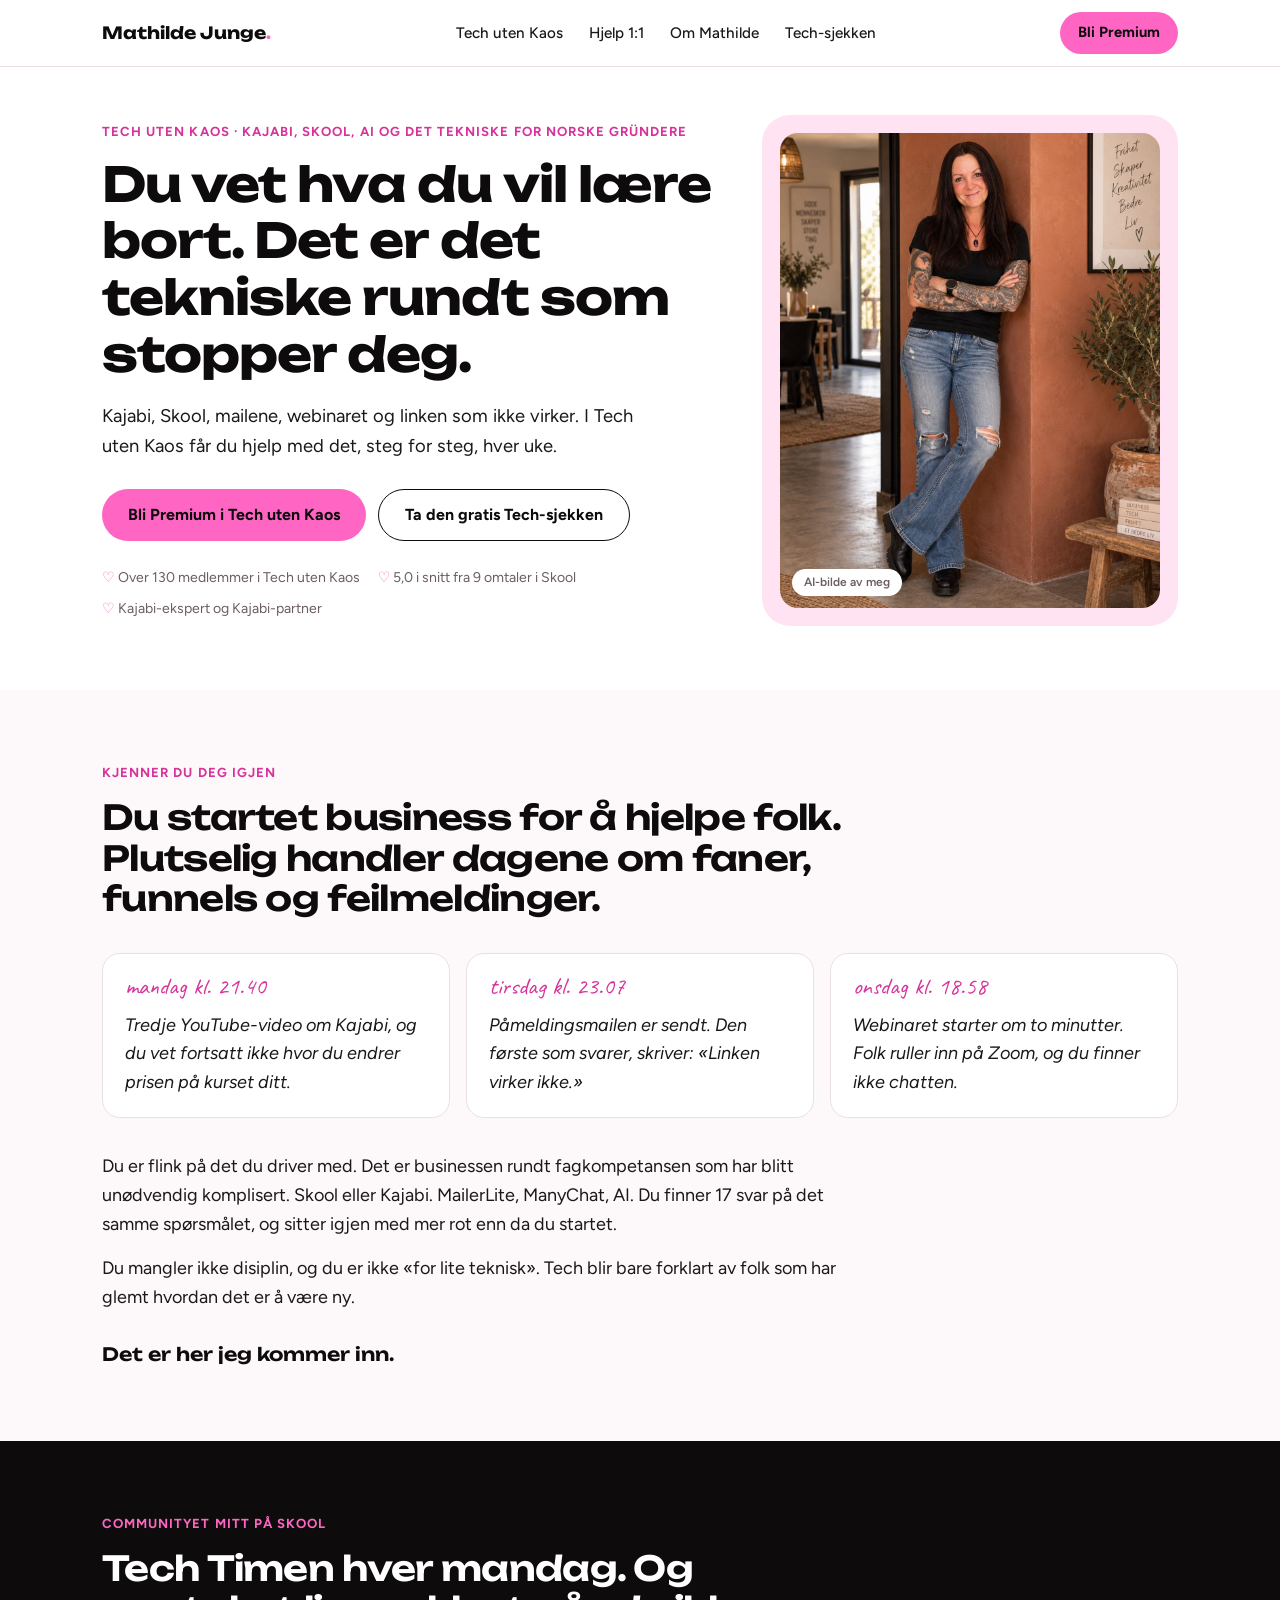
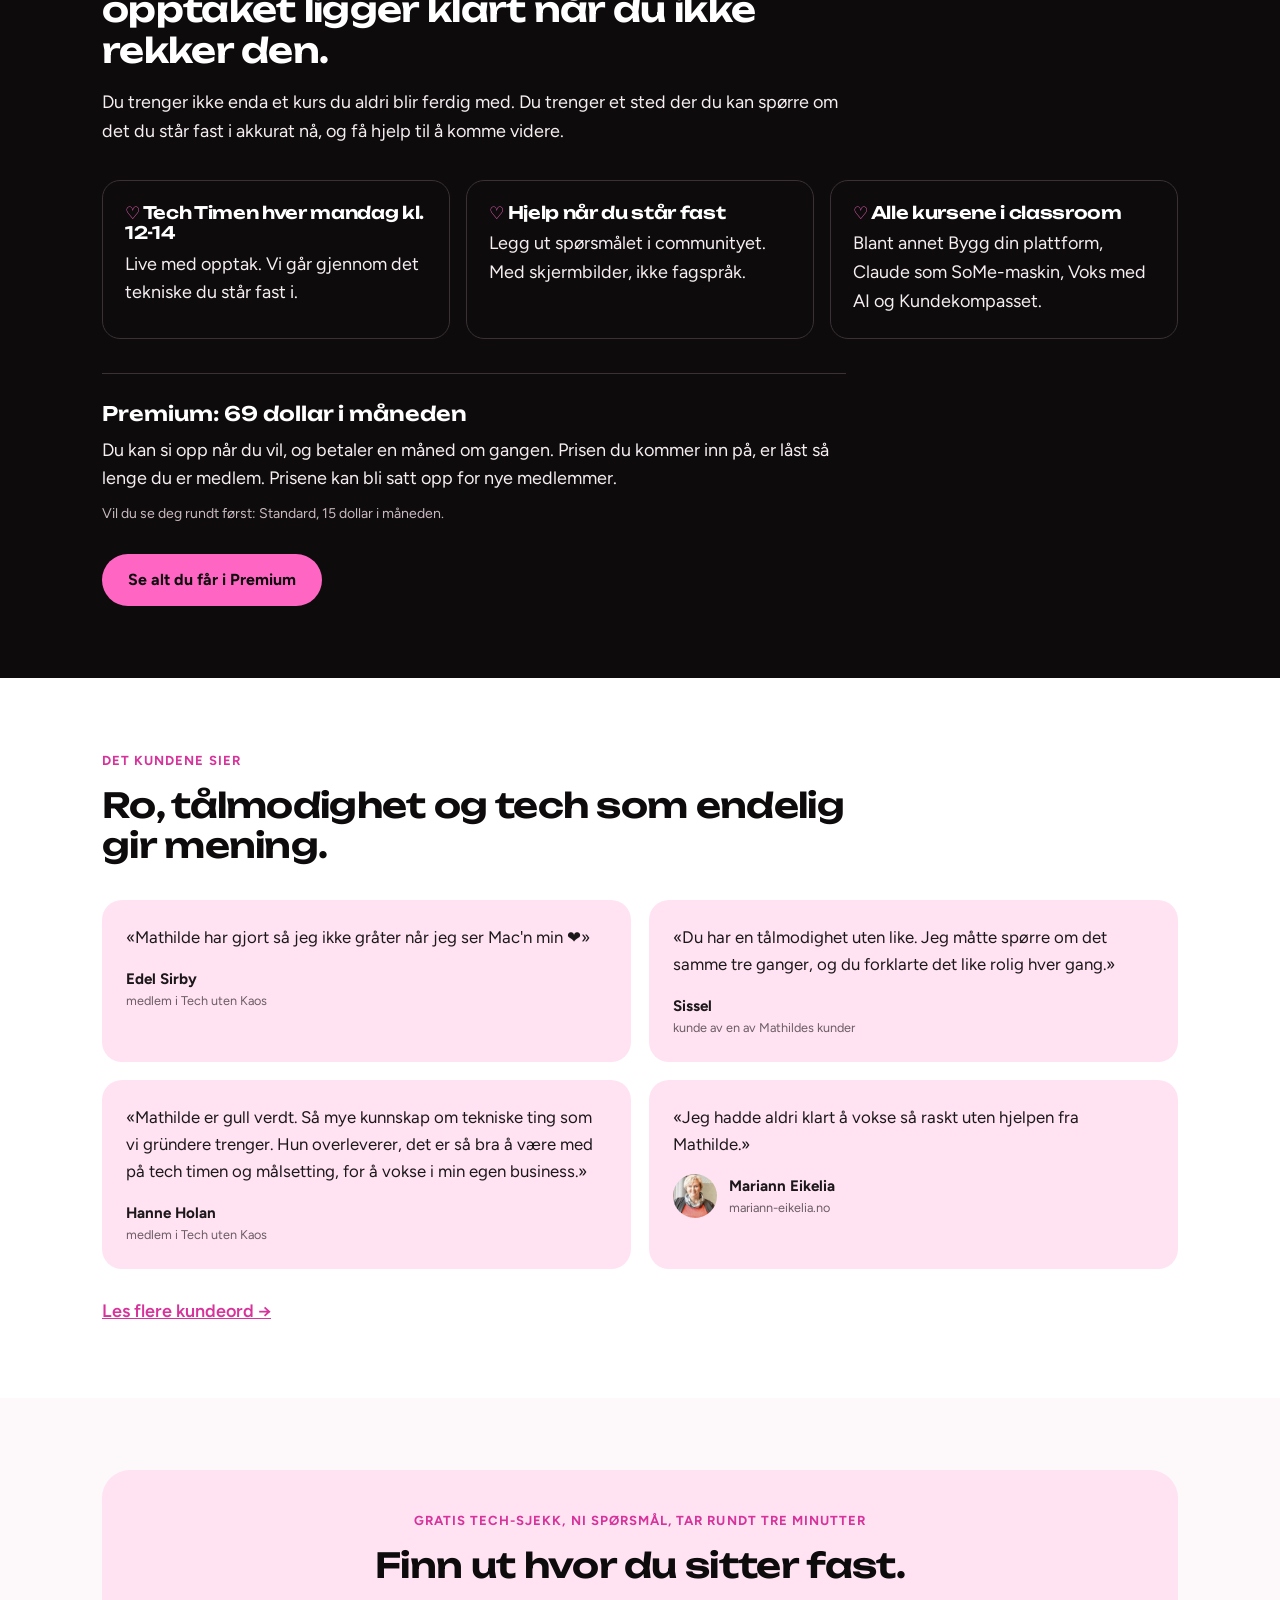
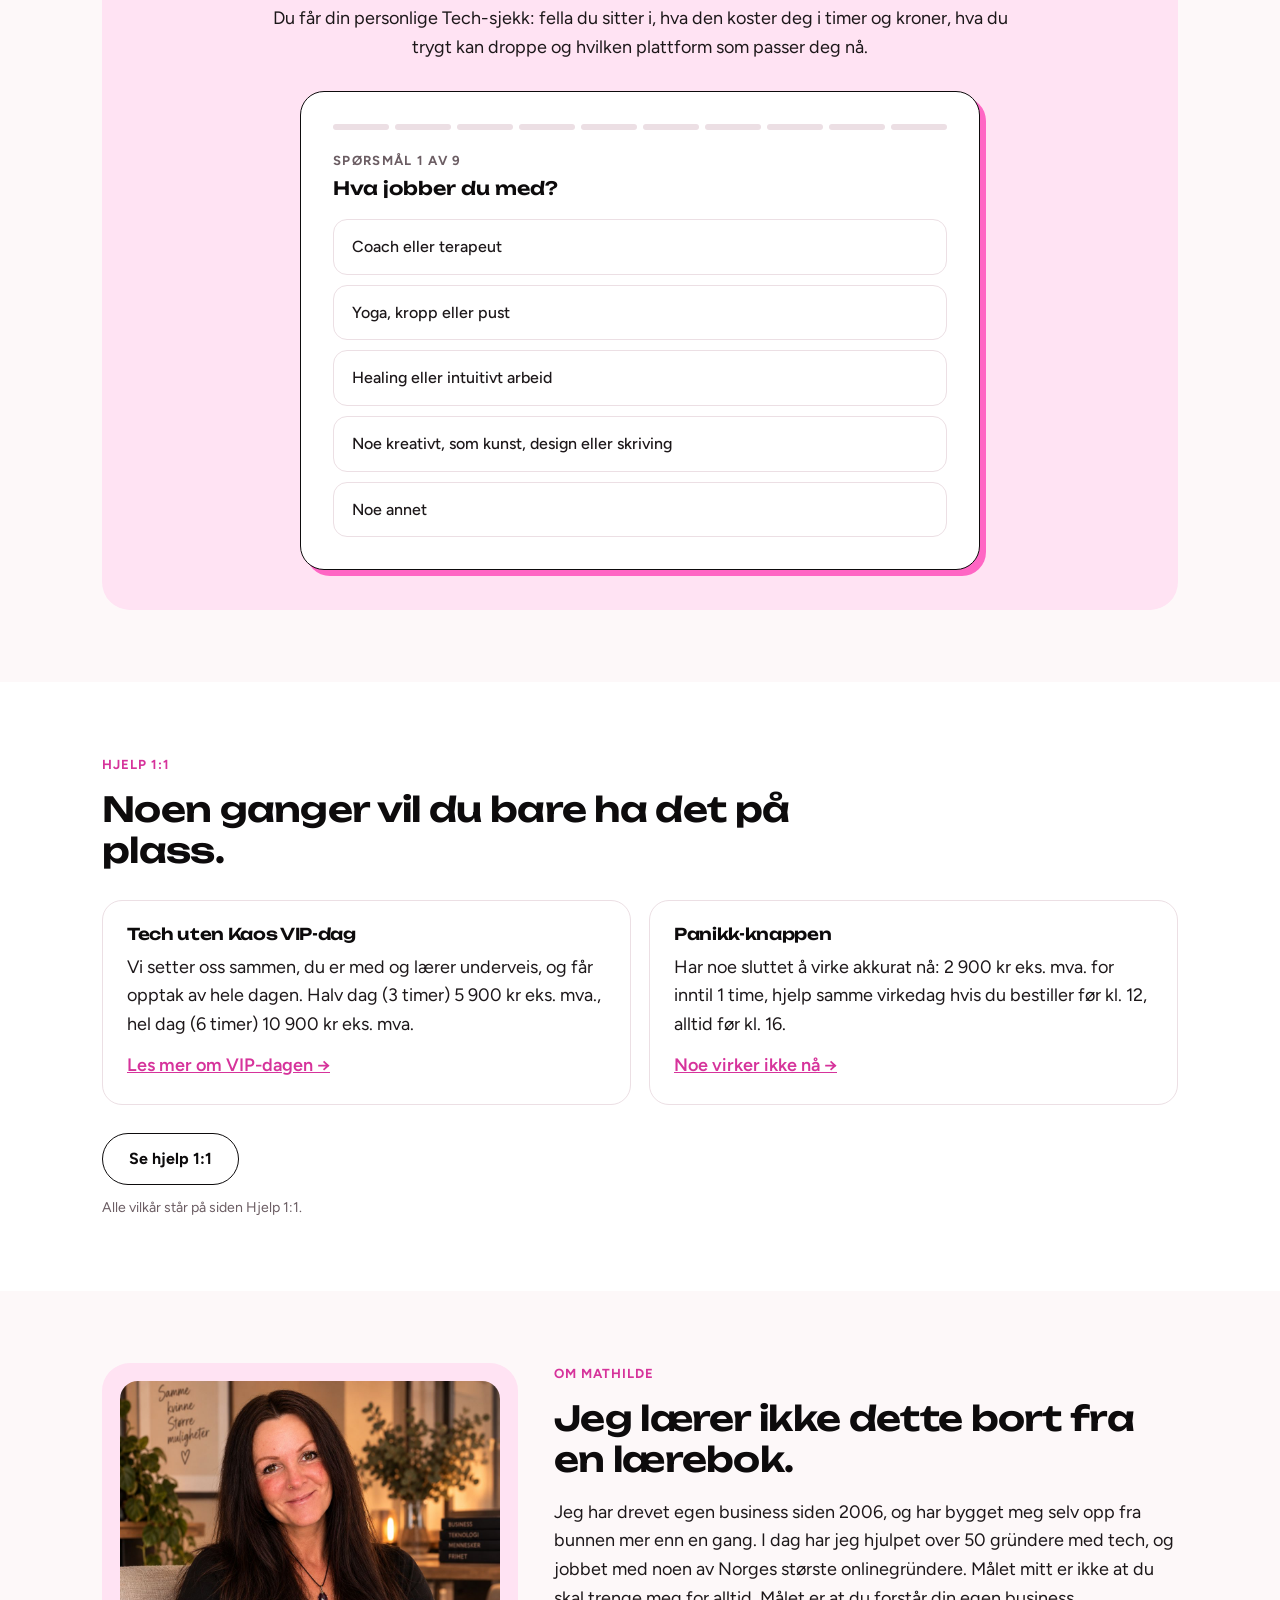
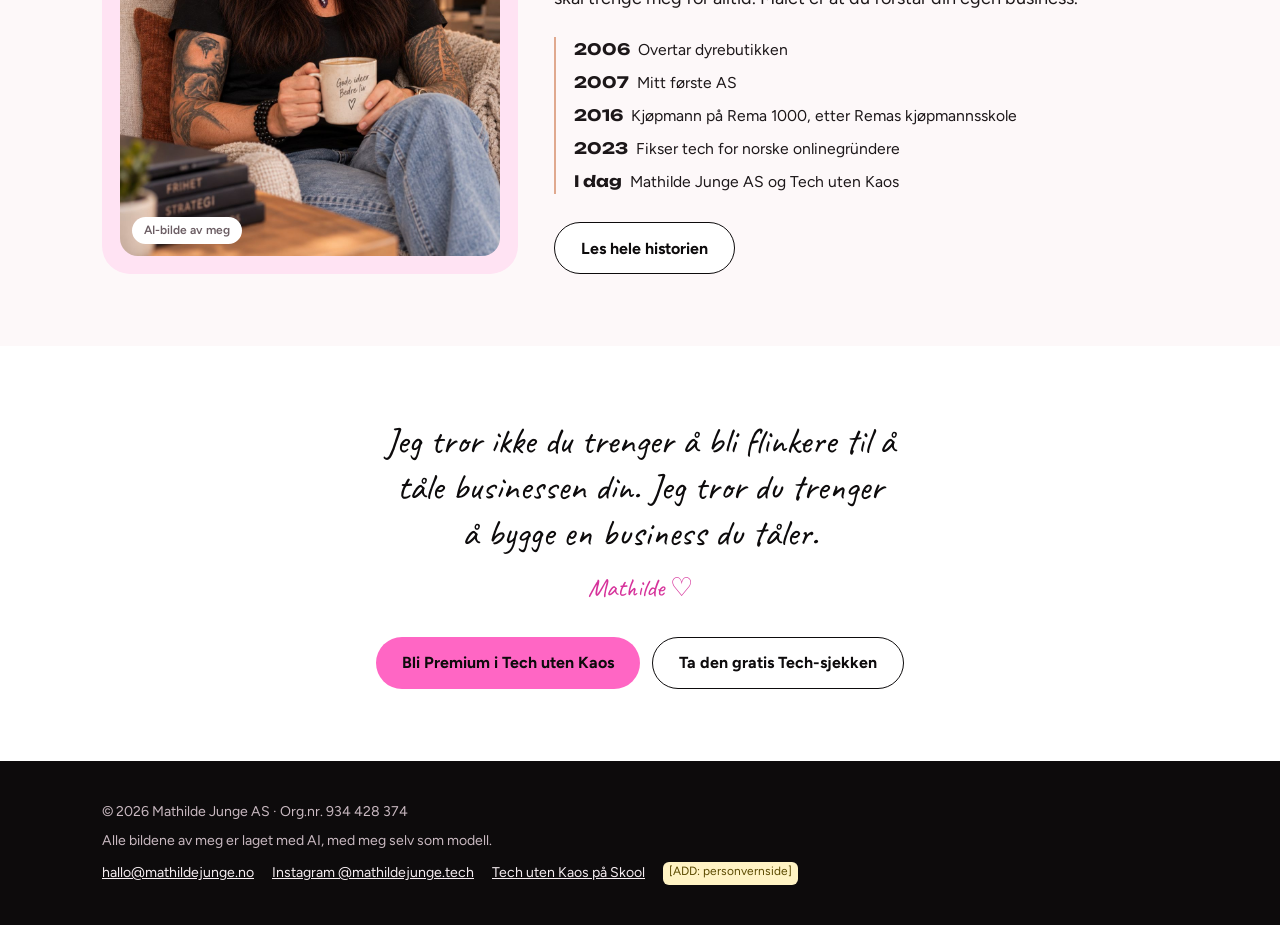
==== commit 1de7fd33: "Ny side fra Site Blueprint: forside, Tech uten Kaos, Hjelp 1:1, Om Mathilde Co-Authored-By: Claude O" ====
--- a/index.html
+++ b/index.html
@@ -1,710 +1,132 @@
-<!doctype html>
+<!DOCTYPE html>
 <html lang="nb">
 <head>
 <meta charset="utf-8">
-<meta name="viewport" content="width=device-width, initial-scale=1, viewport-fit=cover">
+<meta name="viewport" content="width=device-width, initial-scale=1">
 <title>Mathilde Junge | Kajabi, Skool og AI for norske gründere</title>
 <meta name="description" content="Kajabi-ekspert som hjelper norske gründere med Kajabi, Skool, MailerLite og AI som Claude. Tech Timen hver mandag og hjelp når du står fast i Tech uten Kaos.">
 <link rel="canonical" href="https://www.mathilde-junge.no/">
+<meta property="og:type" content="website">
+<meta property="og:locale" content="nb_NO">
 <meta property="og:title" content="Mathilde Junge | Kajabi, Skool og AI for norske gründere">
-<meta property="og:description" content="Kajabi-ekspert som hjelper norske gründere med Kajabi, Skool, MailerLite og AI som Claude.">
-<meta property="og:image" content="https://www.mathilde-junge.no/bilder/mathilde-kaffe.jpg">
+<meta property="og:description" content="Kajabi-ekspert som hjelper norske gründere med Kajabi, Skool, MailerLite og AI som Claude. Tech Timen hver mandag og hjelp når du står fast i Tech uten Kaos.">
+<meta property="og:image" content="https://www.mathilde-junge.no/bilder/mathilde-vegg.jpg">
 <meta property="og:url" content="https://www.mathilde-junge.no/">
 <link rel="icon" href="data:image/svg+xml,%3Csvg xmlns=%22http://www.w3.org/2000/svg%22 viewBox=%220 0 100 100%22%3E%3Ccircle cx=%2250%22 cy=%2250%22 r=%2250%22 fill=%22%23ff66c4%22/%3E%3Ctext x=%2250%22 y=%2268%22 font-size=%2252%22 text-anchor=%22middle%22 font-family=%22Arial%22 font-weight=%22bold%22 fill=%22%230d0b0c%22%3EMJ%3C/text%3E%3C/svg%3E">
 <link rel="preconnect" href="https://fonts.googleapis.com">
 <link rel="preconnect" href="https://fonts.gstatic.com" crossorigin>
-<link rel="stylesheet" href="https://fonts.googleapis.com/css2?family=Bricolage+Grotesque:opsz,wght@12..96,500;12..96,700;12..96,800&family=Figtree:ital,wght@0,400;0,500;0,600;0,700;1,400&family=Caveat:wght@500;700&display=swap">
-<script type="application/ld+json">{"@context": "https://schema.org", "@type": "ProfessionalService", "@id": "https://www.mathilde-junge.no/#business", "name": "Mathilde Junge AS", "alternateName": "Tech uten Kaos", "url": "https://www.mathilde-junge.no/", "description": "Kajabi-ekspert som hjelper norske gründere med teknisk hjelp, AI, automatisering og oppbygging av online business.", "email": "hallo@mathildejunge.no", "founder": {"@type": "Person", "name": "Mathilde Junge", "jobTitle": "Kajabi-ekspert, eier og daglig leder i Mathilde Junge AS", "url": "https://www.mathilde-junge.no/#om", "sameAs": ["https://www.instagram.com/mathildejunge.tech/", "https://www.skool.com/mathilde/about"]}, "address": {"@type": "PostalAddress", "addressLocality": "Stord", "addressCountry": "NO"}, "areaServed": {"@type": "Country", "name": "Norge"}, "knowsAbout": ["Kajabi", "Skool", "MailerLite", "ManyChat", "Stripe", "AI for gründere", "automatisering", "email-markedsføring", "salgssider", "medlemsportaler", "webinarer"], "sameAs": ["https://www.instagram.com/mathildejunge.tech/", "https://www.skool.com/mathilde/about"], "makesOffer": {"@type": "Offer", "name": "Tech uten Kaos", "description": "Community på Skool med ukentlig Tech Time, kurs og hjelp med tech, AI og online business.", "price": "69", "priceCurrency": "USD", "url": "https://www.skool.com/mathilde/about"}}</script>
-<script type="application/ld+json">{"@context": "https://schema.org", "@type": "FAQPage", "mainEntity": [{"@type": "Question", "name": "Hva koster Tech uten Kaos?", "acceptedAnswer": {"@type": "Answer", "text": "Standard koster 15 dollar i måneden. Da kommer du inn i communityet på Skool og får tilgang til modulen om hvordan du bygger opp Skool. Premium koster 69 dollar i måneden, og gir deg tilgang til meg: Tech Timen hver uke, alle kursene, opptakene og hjelp når du står fast. Du betaler en måned om gangen og kan si opp når du vil. Prisen du kommer inn på, beholder du. Skool viser foreløpig bare priser i dollar, så banken din regner om til kroner."}}, {"@type": "Question", "name": "Hjelper du med Kajabi?", "acceptedAnswer": {"@type": "Answer", "text": "Ja. Jeg har jobbet i Kajabi siden 2023, som Kajabi-ekspert for noen av Norges største onlinegründere. Jeg hjelper med kurs og medlemsportaler, salgssider, email-sekvenser, automatiseringer, betaling og oppsett rundt lanseringer og webinarer. Inne i Tech uten Kaos får du hjelp med Kajabi hver uke på Tech Timen."}}, {"@type": "Question", "name": "Skool eller Kajabi, hva bør jeg velge?", "acceptedAnswer": {"@type": "Answer", "text": "Det kommer an på hva du selger og hvor mye tid du vil bruke på tech. Skool passer når du vil bygge et community og komme raskt i gang. Kajabi passer når du har kurs, email-liste og nettside du vil samle på ett sted. Ta den gratis Tech-sjekken på denne siden, så får du mitt forslag basert på svarene dine."}}, {"@type": "Question", "name": "Kan du hjelpe meg selv om jeg ikke er teknisk?", "acceptedAnswer": {"@type": "Answer", "text": "Ja, og det er de fleste som kommer til meg. Du trenger ikke være teknisk. Du trenger å lære akkurat nok til å gjøre det du trenger, forklart uten fagspråk. Målet mitt er at du skal klare mer selv, ikke at du skal trenge meg for alltid."}}, {"@type": "Question", "name": "Tar du oppdrag, eller må jeg bli medlem?", "acceptedAnswer": {"@type": "Answer", "text": "Det meste løser vi inne i Tech uten Kaos, og der får du hjelp raskest. Ved siden av tar jeg noen få større oppsett og prosjekter. Bruk kontaktskjemaet nederst og velg hva du trenger hjelp med, så svarer jeg deg på email."}}, {"@type": "Question", "name": "Hvor holder du til?", "acceptedAnswer": {"@type": "Answer", "text": "Jeg sitter på Stord og jobber digitalt med gründere i hele Norge. All hjelp skjer på nett, enten i communityet, på Tech Timen eller i delt skjerm."}}]}</script>
-<style>
-  :root {
-    --rosa: #ff66c4;
-    --rosa-dyp: #d6339b;
-    --rosa-lys: #ffe3f3;
-    --svart: #0d0b0c;
-    --kull: #1c1719;
-    --hvit: #ffffff;
-    --grunn: #fdf8f9;
-    --tekst: #1c1719;
-    --dempet: #6b5d63;
-    --linje: #ecdfe4;
-    --rosegull: #e0a98f;
-    --rosegull-lys: #f3cdb9;
-    --display: "Bricolage Grotesque", "Arial Black", system-ui, sans-serif;
-    --brod: "Figtree", system-ui, -apple-system, "Segoe UI", sans-serif;
-    --hand: "Caveat", "Segoe Print", "Bradley Hand", cursive;
-    --maks: 1180px;
-    color-scheme: light;
-  }
-  * { box-sizing: border-box; }
-  html { scroll-behavior: smooth; }
-  @media (prefers-reduced-motion: reduce) { html { scroll-behavior: auto; } * { transition: none !important; animation: none !important; } }
-  body {
-    margin: 0;
-    background: var(--grunn);
-    color: var(--tekst);
-    font-family: var(--brod);
-    font-size: 18px;
-    line-height: 1.6;
-    -webkit-font-smoothing: antialiased;
-  }
-  img { max-width: 100%; display: block; }
-  a { color: inherit; }
-  :focus-visible { outline: 3px solid var(--rosa); outline-offset: 3px; border-radius: 4px; }
-
-  .ramme { width: 100%; max-width: var(--maks); margin: 0 auto; padding-inline: 24px; }
-  @media (max-width: 480px) { .ramme { padding-inline: 18px; } body { font-size: 17px; } }
-
-  h1, h2, h3 { font-family: var(--display); line-height: 1.05; letter-spacing: -0.02em; text-wrap: balance; margin: 0; }
-  h2 { font-size: clamp(2rem, 4.4vw, 3.4rem); font-weight: 800; }
-  h3 { font-size: 1.35rem; font-weight: 700; letter-spacing: -0.01em; }
-  p { margin: 0; }
-  .hand { font-family: var(--hand); font-weight: 700; }
-  .etikett { font-size: 0.78rem; font-weight: 700; letter-spacing: 0.14em; text-transform: uppercase; color: var(--rosa-dyp); }
-
-  /* Knapper */
-  .knapp {
-    display: inline-flex; align-items: center; gap: 10px;
-    font-family: var(--brod); font-weight: 700; font-size: 1rem;
-    padding: 15px 26px; border-radius: 999px; text-decoration: none;
-    border: 2px solid var(--svart); cursor: pointer;
-    transition: transform .15s ease, box-shadow .15s ease, background .15s ease;
-  }
-  .knapp-rosa { background: var(--rosa); color: var(--svart); box-shadow: 4px 4px 0 var(--svart); }
-  .knapp-rosa:hover { transform: translate(-2px,-2px); box-shadow: 6px 6px 0 var(--svart); }
-  .knapp-strek { background: transparent; color: var(--svart); }
-  .knapp-strek:hover { background: var(--svart); color: var(--hvit); }
-  .pil { transition: transform .15s ease; }
-  .knapp:hover .pil { transform: translateX(3px); }
-
-  /* Meny */
-  .meny {
-    position: sticky; top: env(safe-area-inset-top, 0px); z-index: 20;
-    background: rgba(253,248,249,.92); backdrop-filter: blur(10px); -webkit-backdrop-filter: blur(10px);
-    border-bottom: 1px solid var(--linje);
-  }
-  .meny .ramme { display: flex; align-items: center; justify-content: space-between; gap: 16px; padding-block: 14px; }
-  .logo { font-family: var(--display); font-weight: 800; font-size: 1.3rem; text-decoration: none; letter-spacing: -0.02em; white-space: nowrap; }
-  .logo span { color: var(--rosa-dyp); }
-  .meny nav { display: flex; gap: 28px; font-weight: 600; font-size: 0.97rem; }
-  .meny nav a { text-decoration: none; padding-block: 4px; border-bottom: 2px solid transparent; }
-  .meny nav a:hover { border-color: var(--rosa); }
-  .meny .knapp { padding: 10px 18px; font-size: 0.92rem; box-shadow: 3px 3px 0 var(--svart); gap: 0; }
-  @media (max-width: 900px) { .meny nav { display: none; } }
-  @media (max-width: 420px) { .meny .knapp .lang { display: none; } }
-
-  /* Hero */
-  .hero { padding-block: clamp(40px, 7vw, 88px) clamp(56px, 8vw, 104px); }
-  .hero .ramme { display: grid; grid-template-columns: 1.15fr 0.85fr; gap: 20px clamp(32px, 5vw, 64px); align-items: end; }
-  .hero .ramme > div:first-child { grid-column: 1 / -1; display: grid; grid-template-columns: 1.15fr 0.85fr; gap: 0 clamp(32px, 5vw, 64px); align-items: end; }
-  .hero .ramme > div:first-child > .etikett, .hero .ramme > div:first-child > h1 { grid-column: 1; }
-  .hero .ramme > div:first-child > .ingress, .hero .ramme > div:first-child > .knapperad, .hero .ramme > div:first-child > .smaatekst { grid-column: 2; }
-  .hero .ramme > div:first-child > .ingress { grid-row: 2; align-self: end; margin-top: 0; }
-  .hero .hero-band { grid-column: 1 / -1; margin-top: clamp(28px, 4vw, 48px); }
-  .hero h1 { font-size: clamp(2.5rem, 5.4vw, 4.7rem); font-weight: 800; }
-  .hero h1 .understrek { background: linear-gradient(transparent 62%, var(--rosa) 62%, var(--rosa) 90%, transparent 90%); padding-inline: 2px; }
-  .hero .ingress { font-size: clamp(1.1rem, 1.6vw, 1.3rem); color: var(--dempet); margin-top: 26px; max-width: 34ch; }
-  .hero .ingress strong { color: var(--tekst); font-weight: 600; }
-  .knapperad { display: flex; flex-wrap: wrap; gap: 14px; margin-top: 34px; }
-  .smaatekst { margin-top: 18px; font-size: 0.93rem; color: var(--dempet); }
-  .hero-bilde { position: relative; }
-  .hero-bilde img { width: 100%; height: auto; border-radius: 24px; border: 2px solid var(--svart); }
-  .hero-lapp {
-    position: absolute; left: -28px; bottom: 44px; background: var(--hvit); border: 2px solid var(--svart);
-    border-radius: 18px; padding: 12px 18px; transform: rotate(-4deg); box-shadow: 4px 4px 0 var(--rosa);
-    font-family: var(--hand); font-size: 1.5rem; line-height: 1.1; max-width: 230px;
-  }
-  @media (max-width: 860px) {
-    .hero .ramme, .hero .ramme > div:first-child { grid-template-columns: 1fr; }
-    .hero .ramme > div:first-child > * { grid-column: 1 !important; grid-row: auto !important; }
-    .hero .ramme > div:first-child > .ingress { margin-top: 22px; }
-    .hero-lapp { left: 8px; bottom: 20px; font-size: 1.3rem; }
-  }
-
-  /* AI-merke på bilder */
-  .ai-merke {
-    position: absolute; top: 14px; right: 14px; z-index: 2;
-    background: rgba(13,11,12,.78); color: var(--hvit); font-size: 0.72rem; font-weight: 600;
-    letter-spacing: 0.04em; padding: 5px 10px; border-radius: 999px;
-  }
-  .bildeboks { position: relative; }
-  /* Fotobånd: bredt felt, hele bildet, Mathilde litt på avstand */
-  .fotoband { position: relative; margin: 0; height: clamp(240px, 30vw, 400px); border-radius: 24px; overflow: hidden; border: 2px solid var(--svart); background: var(--kull); display: flex; justify-content: center; }
-  .fotoband .bak { position: absolute; inset: -40px; width: calc(100% + 80px); height: calc(100% + 80px); max-width: none; object-fit: cover; filter: blur(26px) saturate(1.1) brightness(.8); transform: scale(1.05); }
-  .fotoband .fram { position: relative; height: 100%; width: auto; max-width: 100%; object-fit: contain; box-shadow: 0 0 60px rgba(0,0,0,.35); }
-  .fotoband .ai-merke { z-index: 3; }
-  .fotoband .hero-lapp { left: 20px; bottom: 20px; z-index: 3; }
-  @media (max-width: 600px) { .fotoband { height: 260px; } }
-  /* Stående bilder: egen bredde, bue på toppen */
-  .bue { position: relative; margin: 0; width: 100%; max-width: 340px; }
-  .bue img { width: 100%; height: auto; border-radius: 50% 50% 18px 18px / 40% 40% 18px 18px; border: 2px solid var(--svart); box-shadow: 6px 6px 0 var(--rosa); }
-  .bue .ai-merke { top: auto; right: auto; bottom: 14px; left: 14px; }
-  .igjen-hode { display: grid; grid-template-columns: 1fr auto; gap: clamp(32px, 5vw, 72px); align-items: center; }
-  .igjen-hode .bue { max-width: 300px; }
-  @media (max-width: 760px) { .igjen-hode { grid-template-columns: 1fr; } .igjen-hode .bue { max-width: 260px; } }
-  .quiz-band { grid-column: 1 / -1; margin-bottom: 8px; }
-
-  /* Kjenner du deg igjen */
-  .igjen { padding-block: clamp(64px, 9vw, 120px); background: var(--hvit); border-block: 1px solid var(--linje); }
-  .igjen-topp { max-width: 760px; }
-  .igjen-topp p.hand { font-size: 1.9rem; color: var(--rosa-dyp); margin-bottom: 8px; }
-  .sitater { display: grid; grid-template-columns: repeat(3, 1fr); gap: 20px; margin-top: 48px; }
-  .sitat {
-    background: var(--grunn); border: 1px solid var(--linje); border-radius: 20px; padding: 28px 26px 24px;
-    display: flex; flex-direction: column; justify-content: space-between; gap: 22px;
-  }
-  .sitat p { font-size: 1.12rem; line-height: 1.5; }
-  .sitat .klokke { font-family: var(--hand); font-size: 1.35rem; color: var(--dempet); }
-  .igjen-tekst { display: grid; grid-template-columns: 1fr 1fr; gap: 40px; margin-top: 56px; align-items: start; }
-  .igjen-tekst p + p { margin-top: 16px; }
-  .igjen-tekst .stor { font-family: var(--display); font-weight: 700; font-size: clamp(1.5rem, 2.4vw, 2rem); line-height: 1.2; letter-spacing: -0.01em; }
-  .igjen-tekst .stor em { font-style: normal; color: var(--rosa-dyp); }
-  @media (max-width: 860px) { .sitater, .igjen-tekst { grid-template-columns: 1fr; } }
-
-  /* Tech uten Kaos */
-  .tuk { background: var(--svart); color: var(--hvit); padding-block: clamp(72px, 10vw, 128px); position: relative; overflow: hidden; }
-  .tuk .etikett { color: var(--rosa); }
-  .tuk-topp { display: grid; grid-template-columns: 1.15fr 0.85fr; gap: 56px; align-items: end; }
-  .tuk h2 { font-size: clamp(2.4rem, 5.6vw, 4.6rem); margin-top: 14px; }
-  .tuk h2 .kaos { font-family: var(--hand); font-weight: 700; color: var(--rosegull); font-size: 1.2em; letter-spacing: 0; }
-  .tuk-ingress { color: #d9cfd3; font-size: 1.12rem; }
-  .tuk-ingress strong { color: var(--hvit); }
-  .innhold { display: grid; grid-template-columns: repeat(3, 1fr); gap: 1px; background: #3a3034; border: 1px solid #3a3034; border-radius: 24px; overflow: hidden; margin-top: 56px; }
-  .innhold > div { background: var(--kull); padding: 30px 28px; }
-  .innhold h3 { color: var(--hvit); margin-bottom: 10px; }
-  .innhold h3 .hjerte { color: var(--rosa); }
-  .innhold p { color: #c9bec3; font-size: 1rem; }
-  .moduler { margin-top: 44px; display: flex; flex-wrap: wrap; gap: 10px; align-items: center; }
-  .moduler .forklar { color: #a99ca2; font-size: 0.95rem; margin-right: 6px; }
-  .modul { border: 1px solid #54464c; color: #eadfe3; border-radius: 999px; padding: 7px 14px; font-size: 0.9rem; }
-  .pris {
-    margin-top: 56px; display: grid; grid-template-columns: 1fr 1fr auto; gap: 24px; align-items: center;
-    border: 2px solid var(--rosegull); border-radius: 24px; padding: 30px 32px;
-    background: linear-gradient(135deg, rgba(224,169,143,.12), rgba(255,102,196,.08));
-  }
-  .pris .nivaa { font-size: 0.8rem; font-weight: 700; letter-spacing: .12em; text-transform: uppercase; color: var(--rosegull-lys); }
-  .pris .tall { font-family: var(--display); font-weight: 800; font-size: 1.9rem; line-height: 1.1; margin-top: 6px; }
-  .pris .under { color: #c9bec3; font-size: 0.95rem; margin-top: 6px; }
-  .pris .valuta { grid-column: 1 / -1; margin-top: 4px; padding-top: 18px; border-top: 1px solid rgba(224,169,143,.35); color: #c9bec3; font-size: .92rem; }
-  .pris .valuta b { color: var(--rosegull-lys); }
-  .plassholder { background: var(--rosa); color: var(--svart); border-radius: 6px; padding: 0 6px; font-size: .8em; }
-  .tuk .knapp-rosa { box-shadow: 4px 4px 0 var(--rosegull); border-color: var(--rosa); }
-  .tuk .knapp-rosa:hover { box-shadow: 6px 6px 0 var(--rosegull); }
-  .tvil { display: grid; grid-template-columns: repeat(3, 1fr); gap: 28px; margin-top: 64px; }
-  .tvil h3 { font-family: var(--brod); font-size: 1.08rem; font-weight: 700; color: var(--hvit); margin-bottom: 8px; letter-spacing: 0; }
-  .tvil p { color: #c9bec3; font-size: 0.98rem; }
-  @media (max-width: 900px) {
-    .tuk-topp, .innhold, .tvil { grid-template-columns: 1fr; }
-    .pris { grid-template-columns: 1fr; }
-  }
-
-  /* Manifest */
-  .manifest { padding-block: clamp(72px, 10vw, 128px); background: var(--rosa); color: var(--svart); }
-  .manifest .ramme { max-width: 1000px; }
-  .manifest blockquote { margin: 0; font-family: var(--display); font-weight: 800; font-size: clamp(1.9rem, 4.2vw, 3.3rem); line-height: 1.12; letter-spacing: -0.02em; text-wrap: balance; }
-  .manifest blockquote em { font-style: normal; background: var(--svart); color: var(--rosa); padding-inline: 8px; border-radius: 6px; -webkit-box-decoration-break: clone; box-decoration-break: clone; }
-  .manifest .signatur { font-family: var(--hand); font-size: 2rem; margin-top: 24px; }
-
-  /* Kunder */
-  .kunder { padding-block: clamp(72px, 9vw, 120px); }
-  .kunder-topp { display: flex; justify-content: space-between; align-items: end; gap: 32px; flex-wrap: wrap; }
-  .kunder-topp p.hand { font-size: 1.7rem; color: var(--rosa-dyp); }
-  .uttalelser { display: grid; grid-template-columns: repeat(2, 1fr); gap: 24px; margin-top: 44px; }
-  .uttalelse { background: var(--hvit); border: 1px solid var(--linje); border-radius: 20px; padding: 26px 24px; display: flex; flex-direction: column; gap: 20px; justify-content: space-between; margin: 0; }
-  .uttalelse.stor { padding: clamp(28px, 3.5vw, 40px); border: 2px solid var(--svart); box-shadow: 6px 6px 0 var(--rosa); }
-  .uttalelse.stor p { font-size: clamp(1.05rem, 1.4vw, 1.18rem); line-height: 1.6; }
-  .uttalelse.stor p + p { margin-top: 14px; }
-  .uttalelse .anf { font-family: var(--display); font-size: 3rem; line-height: .6; color: var(--rosa); display: block; height: 22px; }
-  .uttalelse .navn { display: flex; align-items: center; gap: 14px; font-weight: 700; font-size: 0.98rem; }
-  .uttalelse .navn img, .uttalelse .initial { width: 64px; height: 64px; border-radius: 50%; object-fit: cover; border: 2px solid var(--rosa); flex: none; }
-  .uttalelse.liten .navn img, .uttalelse.liten .initial { width: 48px; height: 48px; }
-  .uttalelse .initial { display: grid; place-items: center; background: var(--rosa-lys); color: var(--rosa-dyp); font-family: var(--display); font-weight: 800; font-size: 1.2rem; }
-  .uttalelse .hvem span { display: block; font-weight: 500; color: var(--dempet); font-size: .9rem; }
-  .uttalelse .hvem a { color: var(--rosa-dyp); }
-  .uttalelse.liten p { font-size: .98rem; line-height: 1.55; color: var(--kull); }
-  .flere { margin-top: 24px; display: grid; grid-template-columns: repeat(3, 1fr); gap: 20px; }
-  @media (max-width: 900px) { .uttalelser, .flere { grid-template-columns: 1fr; } }
-
-  /* Quiz */
-  .quiz-seksjon { padding-block: clamp(72px, 9vw, 120px); background: var(--hvit); border-block: 1px solid var(--linje); }
-  .quiz-seksjon .ramme { display: grid; grid-template-columns: 0.8fr 1.2fr; gap: clamp(28px, 4vw, 56px) clamp(32px, 5vw, 64px); align-items: start; }
-  .quiz-seksjon .quiz { margin-top: 0; }
-
-  .quiz-seksjon .intro { margin-top: 18px; color: var(--dempet); max-width: 46ch; }
-  .quiz {
-    margin-top: 32px; background: var(--grunn); border: 2px solid var(--svart); border-radius: 24px; padding: clamp(22px, 3vw, 34px);
-    box-shadow: 6px 6px 0 var(--rosa);
-  }
-  .quiz-fremdrift { display: flex; gap: 6px; margin-bottom: 20px; }
-  .quiz-fremdrift span { height: 6px; flex: 1; border-radius: 99px; background: var(--linje); }
-  .quiz-fremdrift span.ferdig { background: var(--rosa); }
-  .quiz-sporsmal { font-family: var(--display); font-weight: 700; font-size: 1.4rem; line-height: 1.2; margin-bottom: 18px; }
-  .svar { display: grid; gap: 10px; }
-  .svar button {
-    text-align: left; font: inherit; font-size: 1rem; font-weight: 500; background: var(--hvit); color: var(--tekst);
-    border: 1.5px solid var(--linje); border-radius: 14px; padding: 14px 18px; cursor: pointer; transition: border-color .15s, background .15s;
-  }
-  .svar button:hover { border-color: var(--rosa); background: var(--rosa-lys); }
-  .resultat h3 { font-size: 1.8rem; margin-block: 6px 12px; }
-  .resultat p + p { margin-top: 12px; }
-  .resultat .neste { margin-top: 22px; padding-top: 20px; border-top: 1px dashed var(--linje); }
-  .epost-rad { display: flex; gap: 10px; flex-wrap: wrap; margin-top: 12px; }
-  .epost-rad input { flex: 1 1 220px; min-width: 0; font: inherit; padding: 13px 16px; border-radius: 999px; border: 1.5px solid var(--svart); background: var(--hvit); }
-  .epost-rad .knapp { padding: 13px 22px; }
-  .quiz-nr { font-size: .82rem; font-weight: 700; letter-spacing: .1em; text-transform: uppercase; color: var(--dempet); margin-bottom: 6px; }
-  .port-tekst { color: var(--dempet); margin-bottom: 4px; }
-  .quiz-skjema .knapp:disabled { opacity: .7; cursor: wait; transform: none; }
-  .quiz-skjema { display: grid; gap: 14px; margin-top: 14px; justify-items: start; }
-  .quiz-skjema .epost-rad { margin-top: 0; width: 100%; }
-  .samtykke { display: flex; gap: 10px; align-items: flex-start; font-size: .9rem; color: var(--dempet); line-height: 1.45; cursor: pointer; }
-  .samtykke input[type=checkbox] { accent-color: var(--rosa-dyp); width: 18px; height: 18px; margin-top: 2px; flex: none; }
-  .skjult { position: absolute; width: 1px; height: 1px; overflow: hidden; clip: rect(0 0 0 0); white-space: nowrap; }
-  .lenkeknapp { background: none; border: 0; font: inherit; font-size: .92rem; color: var(--dempet); text-decoration: underline; cursor: pointer; margin-top: 14px; padding: 0; }
-  .utkast-note { font-size: .85rem; color: var(--dempet); margin-top: 10px; }
-  @media (max-width: 860px) {
-    .quiz-seksjon .ramme { grid-template-columns: 1fr; }
-
-  }
-
-  /* Om */
-  .om { padding-block: clamp(72px, 10vw, 128px); }
-  .om .ramme { display: grid; grid-template-columns: auto 1fr; gap: clamp(36px, 6vw, 80px); align-items: start; }
-  .om-bilder { width: 320px; }
-  .om-bilder .hand { font-size: 1.5rem; margin-top: 18px; text-align: center; color: var(--dempet); }
-  .om-innhold { max-width: 720px; }
-  @media (max-width: 860px) { .om .ramme { grid-template-columns: 1fr; } .om-bilder { width: 100%; max-width: 280px; } }
-  .om h2 { margin-top: 12px; }
-  .reise { font-family: var(--display); font-weight: 700; font-size: clamp(1.25rem, 2vw, 1.6rem); line-height: 1.3; margin-top: 24px; }
-  .reise span { white-space: nowrap; }
-  .reise span:not(:last-child)::after { content: " /"; color: var(--rosa); }
-  .om-tekst { margin-top: 28px; max-width: 62ch; }
-  .om-tekst p + p { margin-top: 18px; }
-  .tidslinje { margin-top: 36px; border-left: 2px solid var(--rosa); padding-left: 24px; display: grid; gap: 18px; max-width: 58ch; }
-  .tidslinje div { position: relative; }
-  .tidslinje div::before { content: ""; position: absolute; left: -32px; top: 8px; width: 12px; height: 12px; border-radius: 50%; background: var(--grunn); border: 2px solid var(--rosa-dyp); }
-  .tidslinje b { font-family: var(--display); font-weight: 700; display: inline-block; min-width: 3.4em; font-variant-numeric: tabular-nums; }
-  .ai-boks {
-    margin-top: 44px; background: var(--hvit); border: 2px dashed var(--rosa-dyp); border-radius: 20px; padding: 26px 28px; max-width: 62ch;
-  }
-  .ai-boks h3 { font-size: 1.3rem; margin-bottom: 10px; }
-  .ai-boks p + p { margin-top: 12px; }
-  .bok { margin-top: 28px; display: flex; gap: 20px; align-items: center; max-width: 62ch; background: var(--svart); color: var(--hvit); border-radius: 20px; padding: 24px 26px; flex-wrap: wrap; }
-  .bok-omslag { width: 72px; height: 100px; border-radius: 4px 10px 10px 4px; background: linear-gradient(160deg, var(--rosegull-lys), var(--rosegull) 60%, #b97c63); display: grid; place-items: center; color: var(--svart); font-family: var(--hand); font-size: 1.1rem; line-height: 1; text-align: center; padding: 6px; flex: none; box-shadow: inset 6px 0 0 rgba(0,0,0,.12); }
-  .bok div:last-child { flex: 1 1 240px; }
-  .bok p { color: #d9cfd3; font-size: 1rem; }
-  .bok h3 { margin-bottom: 6px; }
-
-
-  /* FAQ */
-  .faq { padding-block: clamp(64px, 9vw, 110px); background: var(--hvit); border-block: 1px solid var(--linje); }
-  .faq .ramme { max-width: 860px; }
-  .faq-liste { margin-top: 36px; display: grid; gap: 12px; }
-  .faq details { background: var(--grunn); border: 1px solid var(--linje); border-radius: 18px; padding: 4px 22px; }
-  .faq details[open] { border-color: var(--rosa); }
-  .faq summary { font-family: var(--display); font-weight: 700; font-size: 1.12rem; padding-block: 18px; cursor: pointer; list-style: none; display: flex; justify-content: space-between; gap: 16px; align-items: center; }
-  .faq summary::-webkit-details-marker { display: none; }
-  .faq summary::after { content: "+"; font-size: 1.5rem; color: var(--rosa-dyp); line-height: 1; }
-  .faq details[open] summary::after { content: "–"; }
-  .faq details p { padding-bottom: 20px; color: var(--kull); }
-  /* Kontakt */
-  .kontakt { padding-block: clamp(72px, 9vw, 120px); background: var(--rosa-lys); border-top: 1px solid var(--linje); }
-  .kontakt .ramme { display: grid; grid-template-columns: 0.9fr 1.1fr; gap: clamp(32px, 5vw, 64px); align-items: start; }
-  .kontakt .intro p + p { margin-top: 14px; }
-  .kontakt .intro { color: var(--kull); }
-  .kontakt .intro .hand { font-size: 1.6rem; color: var(--rosa-dyp); }
-  form.skjema { background: var(--hvit); border: 2px solid var(--svart); border-radius: 24px; padding: clamp(22px, 3vw, 34px); display: grid; gap: 20px; }
-  fieldset { border: 0; padding: 0; margin: 0; display: grid; gap: 10px; }
-  legend { font-family: var(--display); font-weight: 700; font-size: 1.2rem; margin-bottom: 8px; }
-  .valg { display: flex; gap: 12px; align-items: flex-start; padding: 12px 14px; border: 1.5px solid var(--linje); border-radius: 14px; cursor: pointer; font-size: 1rem; line-height: 1.4; }
-  .valg:hover { border-color: var(--rosa); }
-  .valg input { accent-color: var(--rosa-dyp); margin-top: 3px; width: 18px; height: 18px; flex: none; }
-  .valg:has(input:checked) { border-color: var(--rosa-dyp); background: var(--rosa-lys); }
-  .felt { display: grid; gap: 6px; }
-  .felt label { font-weight: 600; font-size: .95rem; }
-  .felt input, .felt textarea { font: inherit; font-size: 1rem; padding: 12px 14px; border: 1.5px solid var(--linje); border-radius: 12px; background: var(--grunn); width: 100%; }
-  .felt input:focus, .felt textarea:focus { border-color: var(--rosa-dyp); outline: none; }
-  .to-kol { display: grid; grid-template-columns: 1fr 1fr; gap: 14px; }
-  .veiviser { border-radius: 14px; padding: 14px 16px; background: var(--svart); color: var(--hvit); font-size: .98rem; }
-  .veiviser a { color: var(--rosa); font-weight: 700; }
-  @media (max-width: 860px) { .kontakt .ramme, .to-kol { grid-template-columns: 1fr; } }
-
-  /* Bunn */
-  footer { background: var(--svart); color: #c9bec3; padding-block: 56px 40px; font-size: .95rem; }
-  footer .ramme { display: grid; grid-template-columns: 1.4fr 1fr 1fr; gap: 32px; }
-  footer .logo { color: var(--hvit); font-size: 1.5rem; }
-  footer .logo span { color: var(--rosa); }
-  footer h4 { font-family: var(--brod); font-size: .8rem; letter-spacing: .12em; text-transform: uppercase; color: var(--hvit); margin: 0 0 12px; }
-  footer ul { list-style: none; padding: 0; margin: 0; display: grid; gap: 8px; }
-  footer a { text-decoration: none; }
-  footer a:hover { color: var(--rosa); }
-  .bunnlinje { margin-top: 44px; padding-top: 22px; border-top: 1px solid #332a2e; grid-column: 1 / -1; display: flex; justify-content: space-between; flex-wrap: wrap; gap: 12px; font-size: .88rem; color: #9a8c92; }
-  @media (max-width: 760px) { footer .ramme { grid-template-columns: 1fr; } }
-</style>
+<link href="https://fonts.googleapis.com/css2?family=Unbounded:wght@500;600;700&family=Caveat:wght@500;700&family=Figtree:wght@400;500;600;700&display=swap" rel="stylesheet">
+<link rel="stylesheet" href="/style.css">
+<script type="application/ld+json">{"@context": "https://schema.org", "@graph": [{"@type": "ProfessionalService", "@id": "https://www.mathilde-junge.no/#business", "name": "Mathilde Junge AS", "alternateName": "Tech uten Kaos", "url": "https://www.mathilde-junge.no/", "email": "hallo@mathildejunge.no", "taxID": "934428374", "description": "Kajabi-ekspert som hjelper norske gründere med Kajabi, Skool, MailerLite og AI som Claude.", "founder": {"@id": "https://www.mathilde-junge.no/om-mathilde#mathilde"}, "address": {"@type": "PostalAddress", "addressLocality": "Stord", "addressCountry": "NO"}, "areaServed": {"@type": "Country", "name": "Norge"}, "knowsAbout": ["Kajabi", "Skool", "MailerLite", "ManyChat", "Stripe", "Claude", "AI for gründere", "webinarer", "salgssider", "flytting fra Kajabi"], "sameAs": ["https://www.instagram.com/mathildejunge.tech/", "https://www.skool.com/mathilde/about"]}, {"@type": "Person", "@id": "https://www.mathilde-junge.no/om-mathilde#mathilde", "name": "Mathilde Junge", "jobTitle": "Kajabi-ekspert, eier og daglig leder i Mathilde Junge AS", "url": "https://www.mathilde-junge.no/om-mathilde", "image": "https://www.mathilde-junge.no/bilder/mathilde-kjokken.jpg", "worksFor": {"@id": "https://www.mathilde-junge.no/#business"}, "sameAs": ["https://www.instagram.com/mathildejunge.tech/", "https://www.skool.com/mathilde/about", "https://www.sunnhordland.no/magasin/n/0QKRwg/vann-krigen-mot-seg-sjoelv", "https://www.dagbladet.no/mat/mathildes-liv-dreide-seg-om-heroin-men-sa-skjedde-det-noe-som-nesten-bare-skjer-pa-film/67618464", "https://www.dagbladet.no/tema/uforetrygd-mathildes-ukjente-ekstrapenger/82064424", "https://open.spotify.com/episode/2COMdRUGzarylhEqm1WPSU", "https://open.spotify.com/episode/7ncR5hp9zlHiZjX4OyC7Tc", "https://open.spotify.com/episode/1O4a1wx7erQv1yIFhFsbG4", "https://open.spotify.com/episode/093vt3rYwUKlaa1zp9N4Gr"], "hasCredential": {"@type": "EducationalOccupationalCredential", "name": "Master Mapping Coach", "recognizedBy": {"@type": "Organization", "name": "Brian Mayne, Goal Mapping"}}}]}</script>
 </head>
 <body>
-<header class="meny">
-  <div class="ramme">
-    <a class="logo" href="#topp">Mathilde Junge<span>.</span></a>
-    <nav aria-label="Hovedmeny">
-      <a href="#tech-uten-kaos">Tech uten Kaos</a>
-      <a href="#quiz">Tech-sjekken</a>
-      <a href="#om">Om Mathilde</a>
-      <a href="#faq">Spørsmål</a>
-      <a href="#kontakt">Kontakt</a>
-    </nav>
-    <a class="knapp knapp-rosa" href="https://www.skool.com/mathilde/about" target="_blank" rel="noopener">Bli med<span class="lang">&nbsp;i&nbsp;Tech uten Kaos</span></a>
-  </div>
-</header>
-
-<main id="topp">
-
-  <!-- HERO -->
-  <section class="hero">
-    <div class="ramme">
-      <div>
-        <p class="etikett">Kajabi, Skool, AI og teknisk hjelp for norske gründere</p>
-        <h1 style="margin-top:18px">Du trenger ikke bli teknisk. Du trenger å <span class="understrek">forstå din egen business.</span></h1>
-        <p class="ingress">Jeg hjelper deg som vil tjene penger på kunnskapen din med å bygge en <strong>enkel online business du forstår, kan styre selv og tjener penger på.</strong> Uten å drukne i tech, AI og alt du tror du må kunne.</p>
-        <div class="knapperad">
-          <a class="knapp knapp-rosa" href="#tech-uten-kaos">Se hva Tech uten Kaos er <span class="pil" aria-hidden="true">→</span></a>
-          <a class="knapp knapp-strek" href="#quiz">Ta den gratis Tech-sjekken</a>
-        </div>
-        <p class="smaatekst">Jeg er Kajabi-ekspert, og jobber digitalt med gründere i hele Norge. Bli med i communityet fra 15 dollar i måneden. Ingen dumme spørsmål, bare spørsmål du ikke har fått svar på ennå.</p>
-      </div>
-<figure class="fotoband hero-band">
-        <img class="bak" src="bilder/mathilde-notatbok.jpg" alt="" aria-hidden="true">
-        <img class="fram" src="bilder/mathilde-notatbok.jpg" alt="Mathilde sitter ved et bord med notatbok og laptop og smiler til kamera" width="1400" height="933">
-        <span class="ai-merke">AI-bilde av meg</span>
-        <p class="hero-lapp">Dette fikser vi ♡</p>
-      </figure>
-    </div>
-  </section>
-
-  <!-- KJENNER DU DEG IGJEN -->
-  <section class="igjen" aria-labelledby="igjen-tittel">
-    <div class="ramme">
-      <div class="igjen-hode">
-        <div class="igjen-topp">
-          <p class="hand">Kjenner du deg igjen?</p>
-          <h2 id="igjen-tittel">Du startet business for å hjelpe folk. Plutselig handler dagene om faner, funnels og feilmeldinger.</h2>
-        </div>
-        <figure class="bue">
-          <img src="bilder/mathilde-kaos.jpg" alt="Mathilde sitter ved en skjerm full av åpne vinduer og gule lapper, med telefonen mot øret" width="1120" height="1400" loading="lazy">
-          <span class="ai-merke">AI-bilde av meg</span>
-        </figure>
-      </div>
-      <div class="sitater">
-        <figure class="sitat" style="margin:0">
-          <p>«Jeg skulle bare lage et enkelt kurs. Hvordan endte jeg opp med 48 faner åpne og en YouTube-video om funnels klokka elleve om kvelden?»</p>
-          <figcaption class="klokke">kl. 23.07</figcaption>
-        </figure>
-        <figure class="sitat" style="margin:0">
-          <p>«Jeg har kjøpt kurs. Jeg har sett videoer. Jeg har lagret 700 innlegg. Og jeg aner fortsatt ikke hva neste steg er.»</p>
-          <figcaption class="klokke">kl. 01.12</figcaption>
-        </figure>
-        <figure class="sitat" style="margin:0">
-          <p>«Jeg kan ikke fortsette å bruke penger på folk hver gang noe skal kobles sammen.»</p>
-          <figcaption class="klokke">kl. 03.00</figcaption>
-        </figure>
-      </div>
-      <div class="igjen-tekst">
-        <p class="stor">Du er flink på det du driver med. Det er businessen <em>rundt</em> fagkompetansen som har blitt unødvendig komplisert.</p>
-        <div>
-          <p>Skool eller Kajabi. MailerLite, ManyChat, AI, automatisering. Du finner 17 svar på det samme spørsmålet, og sitter igjen med mer rot enn da du startet.</p>
-          <p>Du mangler ikke disiplin, og du er ikke «for lite teknisk». Tech blir bare forklart av folk som har glemt hvordan det er å være ny.</p>
-          <p><strong>Det er her jeg kommer inn.</strong></p>
-        </div>
-      </div>
-    </div>
-  </section>
-
-  <!-- TECH UTEN KAOS -->
-  <section class="tuk" id="tech-uten-kaos" aria-labelledby="tuk-tittel">
-    <div class="ramme">
-      <div class="tuk-topp">
-        <div>
-          <p class="etikett">Communityet mitt på Skool</p>
-          <h2 id="tuk-tittel">Tech uten <span class="kaos">Kaos</span>. Her bygger vi enklere.</h2>
-        </div>
-        <p class="tuk-ingress">Du trenger ikke enda et kurs du aldri blir ferdig med. Du trenger et sted der du kan komme som du er, spørre om det du står fast i <strong>akkurat nå</strong>, og få hjelp til å komme videre.</p>
-      </div>
-
-      <div class="innhold">
-        <div>
-          <h3><span class="hjerte">♡</span> Tech Timen hver uke</h3>
-          <p>Live sending der vi går gjennom de tekniske utfordringene dine. Kommer du ikke, ligger opptaket klart.</p>
-        </div>
-        <div>
-          <h3><span class="hjerte">♡</span> Hjelp når du står fast</h3>
-          <p>Legg ut spørsmålet i communityet, så finner vi ut av det sammen. Med skjermbilder, ikke fagspråk.</p>
-        </div>
-        <div>
-          <h3><span class="hjerte">♡</span> AI som jobber for deg</h3>
-          <p>Lær å bruke AI sånn at du sparer tid og fortsatt høres ut som deg, ikke som alle andre.</p>
-        </div>
-      </div>
-
-      <div class="moduler" aria-label="Eksempler på kurs i classroom">
-        <span class="forklar">I classroom nå:</span>
-        <span class="modul">Bygg din plattform</span>
-        <span class="modul">Claude som SoMe-maskin</span>
-        <span class="modul">Voks med AI</span>
-        <span class="modul">Kundekompasset</span>
-        <span class="modul">Canva minikurs</span>
-        <span class="modul">Planlegg og sett mål du når</span>
-        <span class="modul">+ flere</span>
-      </div>
-
-      <div class="pris">
-        <div>
-          <p class="nivaa">Standard</p>
-          <p class="tall">15 dollar / mnd</p>
-          <p class="under">Kom inn i communityet, se deg rundt og ta modulen om hvordan du bygger opp Skool.</p>
-        </div>
-        <div>
-          <p class="nivaa">Premium</p>
-          <p class="tall">69 dollar / mnd</p>
-          <p class="under">Tilgang til meg: Tech Timen, alle kursene, opptakene og hjelp når du står fast. Prisen du kommer inn på, beholder du.</p>
-        </div>
-        <a class="knapp knapp-rosa" href="https://www.skool.com/mathilde/about" target="_blank" rel="noopener">Bli med i Tech uten Kaos <span class="pil" aria-hidden="true">→</span></a>
-        <p class="valuta"><b>Hvorfor dollar?</b> Communityet ligger på Skool, og Skool viser foreløpig bare priser i dollar. De jobber med flere valutaer, og til da regner banken din om til kroner når du betaler.</p>
-      </div>
-
-      <div class="tvil">
-        <div>
-          <h3>«Jeg har allerede brukt så mye penger på kurs.»</h3>
-          <p>Nettopp derfor får du ikke et gigantisk kursbibliotek her. Du får hjelp til å bruke det du allerede vet, og til det du står fast i nå.</p>
-        </div>
-        <div>
-          <h3>«Jeg har ikke tid til enda et community.»</h3>
-          <p>Du trenger ikke se alt. Kom på Tech Timen når det passer, spør når du står fast, og lukk Mac-en klokka fire.</p>
-        </div>
-        <div>
-          <h3>«Er dette bare for nybegynnere?»</h3>
-          <p>Nei. Du lærer ikke å lage en Instagram-konto her. Du får hjelp med det som stopper businessen din i dag, uansett hvor langt du har kommet.</p>
-        </div>
-      </div>
-    </div>
-  </section>
-
-  <!-- MANIFEST -->
-  <section class="manifest" aria-label="Det jeg tror på">
-    <div class="ramme">
-      <blockquote>Jeg tror ikke du trenger å bli flinkere til å tåle businessen din. Jeg tror du trenger å bygge <em>en business du tåler.</em></blockquote>
-      <p class="signatur">Mathilde ♡</p>
-    </div>
-  </section>
-
-  <!-- KUNDER -->
-  <section class="kunder" aria-labelledby="kunder-tittel">
-    <div class="ramme">
-      <div class="kunder-topp">
-        <div>
-          <p class="hand">«Det fikser jeg»</p>
-          <h2 id="kunder-tittel">Det kundene mine sier</h2>
-        </div>
-      </div>
-      <div class="uttalelser">
-        <figure class="uttalelse stor" style="margin:0">
-          <div><span class="anf" aria-hidden="true">“</span><p>Jeg har jobbet med mange flinke folk, og Mathilde er noe helt unikt. Hun er ikke bare en dyktig virtuell assistent, hun er et powerhouse. Hun løser alt jeg kaster på henne med en sånn ro, fart og «det fikser jeg»-energi at jeg ofte bare må smile og kjenne hvor takknemlig jeg er for å ha henne på laget.</p><p>Jeg har vært mentoren hennes over lengre tid, og det var aldri et spørsmål om jeg skulle ansette henne, det var en selvfølge. Hun er en drøm å jobbe med, og en stor ressurs i businessen min.</p></div>
-          <figcaption class="navn"><img src="bilder/kunder/marit.jpg" alt="" width="240" height="240" loading="lazy"><span class="hvem">Marit Rydland<span><a href="https://soulspace.no" target="_blank" rel="noopener">SoulSpace.no</a></span></span></figcaption>
-        </figure>
-        <figure class="uttalelse stor" style="margin:0">
-          <div><span class="anf" aria-hidden="true">“</span><p>Mathilde er alltid i forkant og har fikset problemet før jeg rekker å spørre. Jeg opplever en enorm lettelse og frihetsfølelse, og alt flyter helt problemfritt så lenge hun sitter ved roret.</p><p>Når Mathilde tok seg av teknikken, kunne jeg endelig senke skuldrene og fokusere på det jeg virkelig brenner for. Kundene begynte å komme, og jeg fikk mer flyt. Jeg hadde aldri klart å vokse så raskt uten henne. Hun var, og er, en nøkkel i reisen min.</p></div>
-          <figcaption class="navn"><img src="bilder/kunder/mariann.jpg" alt="" width="240" height="240" loading="lazy"><span class="hvem">Mariann Eikelia<span><a href="https://www.mariann-eikelia.no/" target="_blank" rel="noopener">mariann-eikelia.no</a></span></span></figcaption>
-        </figure>
-      </div>
-      <div class="flere">
-        <figure class="uttalelse liten" style="margin:0">
-          <p>«Det aller beste med Mathilde er at hun har løst utfordringer jeg ikke visste at jeg kom til å møte. Jeg er så glad for at jeg «kjøpte meg ut» av den tekniske oppstarten, sånn at jeg kan bruke energien min på det jeg skal.»</p>
-          <figcaption class="navn"><img src="bilder/kunder/siri.jpg" alt="" width="240" height="240" loading="lazy"><span class="hvem">Siri Asphaug<span><a href="https://www.instagram.com/mentaltrener_siriasphaug/" target="_blank" rel="noopener">@mentaltrener_siriasphaug</a></span></span></figcaption>
-        </figure>
-        <figure class="uttalelse liten" style="margin:0">
-          <p>«Da jeg startet, sto jeg teknisk sett nesten på bar bakke. Mathilde har laget pedagogiske og lette videoer som gjør det enkelt for meg å lære og utføre ting selv.»</p>
-          <figcaption class="navn"><img src="bilder/kunder/mette.jpg" alt="" width="240" height="240" loading="lazy"><span class="hvem">Mette Danielsen<span><a href="https://www.mettedanielsen.no/" target="_blank" rel="noopener">mettedanielsen.no</a></span></span></figcaption>
-        </figure>
-        <figure class="uttalelse liten" style="margin:0">
-          <p>«Mathilde er den typen som fikser ting før jeg rekker å formulere spørsmålet. Hun ser løsninger jeg ikke visste jeg trengte, og gjør teknikk sexy (jepp, det går an).»</p>
-          <figcaption class="navn"><img src="bilder/kunder/mayka.jpg" alt="" width="240" height="240" loading="lazy"><span class="hvem">Mayka<span><a href="https://www.mayka.no/" target="_blank" rel="noopener">mayka.no</a></span></span></figcaption>
-        </figure>
-        <figure class="uttalelse liten" style="margin:0">
-          <p>«Hjelpen fra deg var make or break for at jeg kom i gang. Du var så trygg og rask, og ikke minst hyggelig og blid.»</p>
-          <figcaption class="navn"><img src="bilder/kunder/nina.jpg" alt="" width="240" height="240" loading="lazy"><span class="hvem">Nina, FinStrek<span><a href="https://www.finstrek.no/" target="_blank" rel="noopener">finstrek.no</a></span></span></figcaption>
-        </figure>
-        <figure class="uttalelse liten" style="margin:0">
-          <p>«Hun gjør livet som travel gründer mye enklere. Om noe ikke fungerer som det skal, i Kajabi eller andre steder, er Mathilde på pletten og fikser det. En teknisk reddende engel.»</p>
-          <figcaption class="navn"><img src="bilder/kunder/jenny.jpg" alt="" width="240" height="240" loading="lazy"><span class="hvem">Jenny Camilla<span><a href="https://www.jennycamilla.no/" target="_blank" rel="noopener">jennycamilla.no</a></span></span></figcaption>
-        </figure>
-        <figure class="uttalelse liten" style="margin:0">
-          <p>«Jeg skulle flytte nettsiden min og fikk fnatt av å sette meg inn i et nytt system. Jeg kontaktet Mathilde, og på et vipps hadde hun fikset det. Jeg har sjelden opplevd så god kundeservice.»</p>
-          <figcaption class="navn"><img src="bilder/kunder/ingvild.jpg" alt="" width="240" height="240" loading="lazy"><span class="hvem">Coach Ingvild<span><a href="https://www.coachingvild.no/" target="_blank" rel="noopener">coachingvild.no</a></span></span></figcaption>
-        </figure>
-      </div>
-    </div>
-  </section>
-
-  <!-- QUIZ -->
-  <section class="quiz-seksjon" id="quiz" aria-labelledby="quiz-tittel">
-    <div class="ramme">
-      <figure class="fotoband quiz-band">
-        <img class="bak" src="bilder/mathilde-terrasse.jpg" alt="" aria-hidden="true" loading="lazy">
-        <img class="fram" src="bilder/mathilde-terrasse.jpg" alt="Mathilde sitter avslappet på en terrasse med havet i bakgrunnen" width="1400" height="788" loading="lazy">
-        <span class="ai-merke">AI-bilde av meg</span>
-      </figure>
-      <div class="quiz-tekst">
-        <p class="etikett">Gratis Tech-sjekk, tar rundt tre minutter</p>
-        <h2 id="quiz-tittel" style="margin-top:12px">Hvor sitter du fast?</h2>
-        <p class="intro">Svar på ni korte spørsmål, så får du din personlige Tech-sjekk: hvilke verktøy du bør velge og hva de koster, hva du trygt kan droppe, og fella du sitter i.</p>
-      </div>
-      <div>
-        <div class="quiz" id="quizboks" aria-live="polite">
-          <div class="quiz-fremdrift" aria-hidden="true"></div>
-          <div id="quizinnhold"></div>
-        </div>
-      </div>
-    </div>
-  </section>
-
-  <!-- OM -->
-  <section class="om" id="om" aria-labelledby="om-tittel">
-    <div class="ramme">
-      <div class="om-bilder">
-        <figure class="bue">
-          <img src="bilder/mathilde-vegg.jpg" alt="Mathilde står lent mot en terrakottafarget vegg i jeans og svart t-skjorte" width="1120" height="1400" loading="lazy">
-          <span class="ai-merke">AI-bilde av meg</span>
-        </figure>
-        <p class="hand">Samme kvinne, større muligheter ♡</p>
-      </div>
-      <div class="om-innhold">
-        <p class="etikett">Om Mathilde</p>
-        <h2 id="om-tittel">Jeg lærer ikke dette bort fra en lærebok.</h2>
-        <p class="reise"><span>Junkie</span> <span>Butikkeier</span> <span>Kjøpmann på Rema</span> <span>Ufør</span> <span>Online gründer</span></p>
-        <div class="om-tekst">
-          <p>Jeg har bygget meg selv opp igjen fra bunnen mer enn en gang. Jeg maste meg til en gratis praksisplass i en dyrebutikk, og etter fire måneder fikk jeg tilbud om å ta over butikken. To måneder senere var den min, og fra januar 2007 drev jeg den i mitt eget AS.</p>
-          <p>Senere ble jeg kjøpmann på Rema 1000. Jeg gapte over for mye, møtte veggen og ble ufør i 2019. Veien tilbake ble ikke sånn jeg hadde sett for meg.</p>
-          <p>Så begynte jeg online, og fikset tech for andre gründere. Jeg ble hun andre gründere ringte når systemene ikke snakket sammen, og har siden jobbet med noen av Norges største onlinegründere. Etter hvert skjønte jeg at problemet var større enn tech. Flinke folk brukte tid og penger på systemer de ikke forsto.</p>
-          <p>Det er derfor jeg bygger Tech uten Kaos. Målet mitt er ikke at du skal trenge meg for alltid. Målet er at du forstår din egen business.</p>
-        </div>
-        <div class="tidslinje" aria-label="Tidslinje">
-          <div><b>2006</b> Overtar dyrebutikken</div>
-          <div><b>2007</b> Mitt første AS</div>
-          <div><b>2016</b> Kjøpmann på Rema 1000, etter Remas kjøpmannsskole</div>
-          <div><b>2019</b> Ufør, og en lang vei videre</div>
-          <div><b>2023</b> Fikser tech for norske onlinegründere</div>
-          <div><b>I dag</b> Mathilde Junge AS og Tech uten Kaos</div>
-        </div>
-
-        <div class="ai-boks">
-          <h3>Ja, bildene er AI.</h3>
-          <p>Alle bildene av meg på denne siden er laget med AI, med meg selv som modell. Jeg brukte tre år på å ikke tørre å vise ansiktet mitt, etter at en «coach» sa jeg burde bruke filter hvis jeg noen gang skulle få solgt noe på nett.</p>
-          <p>Da jeg fant en måte å lage min egen AI-tvilling på, hoppet jeg rett på det. Ikke for å gjemme meg. Fordi jeg endelig fikk velge selv. Og det er budskapet som er viktig her, ikke bildet 🤗</p>
-        </div>
-
-      </div>
-    </div>
-  </section>
-
-
-  <!-- FAQ -->
-  <section class="faq" id="faq" aria-labelledby="faq-tittel">
-    <div class="ramme">
-      <p class="etikett">Spørsmål jeg får ofte</p>
-      <h2 id="faq-tittel" style="margin-top:12px">Ofte stilte spørsmål</h2>
-      <div class="faq-liste">
-        <details>
-          <summary>Hva koster Tech uten Kaos?</summary>
-          <p>Standard koster 15 dollar i måneden. Da kommer du inn i communityet på Skool og får tilgang til modulen om hvordan du bygger opp Skool. Premium koster 69 dollar i måneden, og gir deg tilgang til meg: Tech Timen hver uke, alle kursene, opptakene og hjelp når du står fast. Du betaler en måned om gangen og kan si opp når du vil. Prisen du kommer inn på, beholder du. Skool viser foreløpig bare priser i dollar, så banken din regner om til kroner.</p>
-        </details>
-        <details>
-          <summary>Hjelper du med Kajabi?</summary>
-          <p>Ja. Jeg har jobbet i Kajabi siden 2023, som Kajabi-ekspert for noen av Norges største onlinegründere. Jeg hjelper med kurs og medlemsportaler, salgssider, email-sekvenser, automatiseringer, betaling og oppsett rundt lanseringer og webinarer. Inne i Tech uten Kaos får du hjelp med Kajabi hver uke på Tech Timen.</p>
-        </details>
-        <details>
-          <summary>Skool eller Kajabi, hva bør jeg velge?</summary>
-          <p>Det kommer an på hva du selger og hvor mye tid du vil bruke på tech. Skool passer når du vil bygge et community og komme raskt i gang. Kajabi passer når du har kurs, email-liste og nettside du vil samle på ett sted. Ta den gratis Tech-sjekken på denne siden, så får du mitt forslag basert på svarene dine.</p>
-        </details>
-        <details>
-          <summary>Kan du hjelpe meg selv om jeg ikke er teknisk?</summary>
-          <p>Ja, og det er de fleste som kommer til meg. Du trenger ikke være teknisk. Du trenger å lære akkurat nok til å gjøre det du trenger, forklart uten fagspråk. Målet mitt er at du skal klare mer selv, ikke at du skal trenge meg for alltid.</p>
-        </details>
-        <details>
-          <summary>Tar du oppdrag, eller må jeg bli medlem?</summary>
-          <p>Det meste løser vi inne i Tech uten Kaos, og der får du hjelp raskest. Ved siden av tar jeg noen få større oppsett og prosjekter. Bruk kontaktskjemaet nederst og velg hva du trenger hjelp med, så svarer jeg deg på email.</p>
-        </details>
-        <details>
-          <summary>Hvor holder du til?</summary>
-          <p>Jeg sitter på Stord og jobber digitalt med gründere i hele Norge. All hjelp skjer på nett, enten i communityet, på Tech Timen eller i delt skjerm.</p>
-        </details>
-      </div>
-    </div>
-  </section>
-
-  <!-- KONTAKT -->
-  <section class="kontakt" id="kontakt" aria-labelledby="kontakt-tittel">
-    <div class="ramme">
-      <div class="intro">
-        <p class="hand">Si hei</p>
-        <h2 id="kontakt-tittel" style="margin-block:8px 18px">Hva trenger du hjelp med?</h2>
-        <p>De fleste spørsmål får du raskest svar på inne i Tech uten Kaos. Der svarer jeg, og du får hjelp av andre gründere som har stått i det samme.</p>
-        <p>Ved siden av communityet tar jeg noen få større prosjekter og samarbeid. Fortell meg hva du trenger, så svarer jeg deg på email.</p>
-      </div>
-      <iframe name="kontakt-ramme" title="Kontaktskjema" style="display:none"></iframe>
-      <form class="skjema" id="kontaktskjema" action="https://www.mathildejunge.no/forms/2149727223/form_submissions" method="post" accept-charset="UTF-8" target="kontakt-ramme">
-        <input name="utf8" type="hidden" value="&#x2713;">
-        <fieldset>
-          <legend>Jeg vil…</legend>
-          <label class="valg"><input type="radio" name="form_submission[custom_8]" id="behov-laere" value="Lære å gjøre tech selv" required> lære å gjøre tech selv</label>
-          <label class="valg"><input type="radio" name="form_submission[custom_8]" id="behov-fast" value="Står fast i noe konkret"> få hjelp med noe konkret jeg står fast i</label>
-          <label class="valg"><input type="radio" name="form_submission[custom_8]" id="behov-prosjekt" value="Større oppsett eller prosjekt"> ha hjelp med et større oppsett eller prosjekt</label>
-          <label class="valg"><input type="radio" name="form_submission[custom_8]" id="behov-samarbeid" value="Samarbeid om noe annet"> samarbeide med deg om noe annet</label>
-        </fieldset>
-        <p class="veiviser" id="veiviser" hidden>Det er akkurat det Tech uten Kaos er laget for. <a href="https://www.skool.com/mathilde/about" target="_blank" rel="noopener">Bli med her →</a></p>
-        <div class="to-kol">
-          <div class="felt"><label for="navn">Navn</label><input id="navn" name="form_submission[name]" autocomplete="name" required></div>
-          <div class="felt"><label for="epost">Email</label><input id="epost" name="form_submission[email]" type="email" autocomplete="email" required></div>
-        </div>
-        <div class="felt"><label for="melding">Fortell kort hva det gjelder</label><textarea id="melding" name="form_submission[custom_9]" rows="4"></textarea></div>
-        <div>
-          <button class="knapp knapp-rosa" type="submit">Send til Mathilde <span class="pil" aria-hidden="true">→</span></button>
-          <p class="utkast-note">Jeg svarer deg på email.</p>
-        </div>
-      </form>
-    </div>
-  </section>
-</main>
-
-<footer>
-  <div class="ramme">
-    <div>
-      <a class="logo" href="#topp">Mathilde Junge<span>.</span></a>
-      <p style="margin-top:12px; max-width:36ch">Enklere business med AI og tech. Forklart sånn at du skjønner det, og kan fikse det selv neste gang.</p>
-    </div>
-    <div>
-      <h4>Snarveier</h4>
-      <ul>
-        <li><a href="#tech-uten-kaos">Tech uten Kaos</a></li>
-        <li><a href="#quiz">Tech-sjekken</a></li>
-        <li><a href="#om">Om Mathilde</a></li>
-        <li><a href="#faq">Ofte stilte spørsmål</a></li>
-        <li><a href="#kontakt">Kontakt</a></li>
-      </ul>
-    </div>
-    <div>
-      <h4>Finn meg</h4>
-      <ul>
-        <li><a href="https://www.skool.com/mathilde/about" target="_blank" rel="noopener">Skool</a></li>
-        <li><a href="https://www.instagram.com/mathildejunge.tech/" target="_blank" rel="noopener">Instagram</a></li>
-        <li><a href="#kontakt">Send meg en melding</a></li>
-      </ul>
-    </div>
-    <div class="bunnlinje">
-      <span>© 2026 Mathilde Junge AS · Org.nr. 934 428 374</span>
-      <span>Alle bilder av Mathilde er AI-genererte, med henne selv som modell.</span>
-    </div>
-  </div>
-</footer>
-
+<header><div class="ramme meny">
+<a class="logo" href="/">Mathilde Junge<span>.</span></a>
+<nav class="lenker"><a href="/tech-uten-kaos">Tech uten Kaos</a><a href="/hjelp">Hjelp 1:1</a><a href="/om-mathilde">Om Mathilde</a><a href="/#tech-sjekken">Tech-sjekken</a></nav>
+<a class="knapp knapp-rosa" href="/tech-uten-kaos">Bli Premium</a>
+</div></header>
+
+<section class="topp"><div class="ramme rad">
+<div>
+<p class="etikett">Tech uten Kaos · Kajabi, Skool, AI og det tekniske for norske gründere</p>
+<h1>Du vet hva du vil lære bort. Det er det tekniske rundt som stopper deg.</h1>
+<p class="undertittel">Kajabi, Skool, mailene, webinaret og linken som ikke virker. I Tech uten Kaos får du hjelp med det, steg for steg, hver uke.</p>
+<div class="knapper"><a class="knapp knapp-rosa" href="/tech-uten-kaos">Bli Premium i Tech uten Kaos</a><a class="knapp knapp-strek" href="#tech-sjekken">Ta den gratis Tech-sjekken</a></div>
+<div class="tillit"><span>Over 130 medlemmer i Tech uten Kaos</span><span>5,0 i snitt fra 9 omtaler i Skool</span><span>Kajabi-ekspert og Kajabi-partner</span></div>
+</div>
+<div class="bilde"><img src="/bilder/mathilde-vegg.jpg" alt="Mathilde står lent mot en vegg i jeans og svart t-skjorte" width="1120" height="1400"><span class="ai">AI-bilde av meg</span></div>
+</div></section>
+
+<section class="grunn"><div class="ramme">
+<p class="etikett">Kjenner du deg igjen</p>
+<h2>Du startet business for å hjelpe folk. Plutselig handler dagene om faner, funnels og feilmeldinger.</h2>
+<div class="tanker">
+<div class="tanke"><span class="kl">mandag kl. 21.40</span><p>Tredje YouTube-video om Kajabi, og du vet fortsatt ikke hvor du endrer prisen på kurset ditt.</p></div>
+<div class="tanke"><span class="kl">tirsdag kl. 23.07</span><p>Påmeldingsmailen er sendt. Den første som svarer, skriver: «Linken virker ikke.»</p></div>
+<div class="tanke"><span class="kl">onsdag kl. 18.58</span><p>Webinaret starter om to minutter. Folk ruller inn på Zoom, og du finner ikke chatten.</p></div>
+</div>
+<div class="tekst"><p>Du er flink på det du driver med. Det er businessen rundt fagkompetansen som har blitt unødvendig komplisert. Skool eller Kajabi. MailerLite, ManyChat, AI. Du finner 17 svar på det samme spørsmålet, og sitter igjen med mer rot enn da du startet.</p>
+<p>Du mangler ikke disiplin, og du er ikke «for lite teknisk». Tech blir bare forklart av folk som har glemt hvordan det er å være ny.</p></div>
+<p class="alene">Det er her jeg kommer inn.</p>
+</div></section>
+
+<section class="mork" id="premium"><div class="ramme">
+<p class="etikett">Communityet mitt på Skool</p>
+<h2>Tech Timen hver mandag. Og opptaket ligger klart når du ikke rekker den.</h2>
+<div class="tekst" style="margin-top:18px"><p>Du trenger ikke enda et kurs du aldri blir ferdig med. Du trenger et sted der du kan spørre om det du står fast i akkurat nå, og få hjelp til å komme videre.</p></div>
+<div class="kort3">
+<div class="kort"><h3>Tech Timen hver mandag kl. 12-14</h3><p>Live med opptak. Vi går gjennom det tekniske du står fast i.</p></div>
+<div class="kort"><h3>Hjelp når du står fast</h3><p>Legg ut spørsmålet i communityet. Med skjermbilder, ikke fagspråk.</p></div>
+<div class="kort"><h3>Alle kursene i classroom</h3><p>Blant annet Bygg din plattform, Claude som SoMe-maskin, Voks med AI og Kundekompasset.</p></div>
+</div>
+<div class="pris"><strong>Premium: 69 dollar i måneden</strong><p>Du kan si opp når du vil, og betaler en måned om gangen. Prisen du kommer inn på, er låst så lenge du er medlem. Prisene kan bli satt opp for nye medlemmer.</p>
+<p class="liten" style="margin-top:10px">Vil du se deg rundt først: Standard, 15 dollar i måneden.</p></div>
+<div class="knapper"><a class="knapp knapp-rosa" href="/tech-uten-kaos">Se alt du får i Premium</a></div>
+</div></section>
+
+<section><div class="ramme">
+<p class="etikett">Det kundene sier</p>
+<h2>Ro, tålmodighet og tech som endelig gir mening.</h2>
+<div class="sitater">
+<div class="sitat"><blockquote>«Mathilde har gjort så jeg ikke gråter når jeg ser Mac'n min ❤️»</blockquote><div class="hvem"><div>Edel Sirby<small>medlem i Tech uten Kaos</small></div></div></div>
+<div class="sitat"><blockquote>«Du har en tålmodighet uten like. Jeg måtte spørre om det samme tre ganger, og du forklarte det like rolig hver gang.»</blockquote><div class="hvem"><div>Sissel<small>kunde av en av Mathildes kunder</small></div></div></div>
+<div class="sitat"><blockquote>«Mathilde er gull verdt. Så mye kunnskap om tekniske ting som vi gründere trenger. Hun overleverer, det er så bra å være med på tech timen og målsetting, for å vokse i min egen business.»</blockquote><div class="hvem"><div>Hanne Holan<small>medlem i Tech uten Kaos</small></div></div></div>
+<div class="sitat"><blockquote>«Jeg hadde aldri klart å vokse så raskt uten hjelpen fra Mathilde.»</blockquote><div class="hvem"><img src="/bilder/kunder/mariann.jpg" alt="Mariann Eikelia" width="240" height="240"><div>Mariann Eikelia<small>mariann-eikelia.no</small></div></div></div>
+</div>
+<div class="knapper"><a class="tekstlink" href="/om-mathilde#kundeord">Les flere kundeord →</a></div>
+</div></section>
+
+<section class="grunn" id="tech-sjekken"><div class="ramme">
+<div class="sjekk">
+<p class="etikett">Gratis Tech-sjekk, ni spørsmål, tar rundt tre minutter</p>
+<h2>Finn ut hvor du sitter fast.</h2>
+<div class="tekst"><p>Du får din personlige Tech-sjekk: fella du sitter i, hva den koster deg i timer og kroner, hva du trygt kan droppe og hvilken plattform som passer deg nå.</p></div>
+<span id="quiz"></span>
+<div class="quiz" id="quizboks" aria-live="polite"><div class="quiz-fremdrift" aria-hidden="true"></div><div id="quizinnhold"></div></div>
+</div>
+</div></section>
+
+<section id="hjelp"><div class="ramme">
+<p class="etikett">Hjelp 1:1</p>
+<h2>Noen ganger vil du bare ha det på plass.</h2>
+<div class="to">
+<div class="boks"><h3>Tech uten Kaos VIP-dag</h3><p>Vi setter oss sammen, du er med og lærer underveis, og får opptak av hele dagen. Halv dag (3 timer) 5 900 kr eks. mva., hel dag (6 timer) 10 900 kr eks. mva.</p><p style="margin-top:12px"><a class="tekstlink" href="/hjelp#vip-dag">Les mer om VIP-dagen →</a></p></div>
+<div class="boks"><h3>Panikk-knappen</h3><p>Har noe sluttet å virke akkurat nå: 2 900 kr eks. mva. for inntil 1 time, hjelp samme virkedag hvis du bestiller før kl. 12, alltid før kl. 16.</p><p style="margin-top:12px"><a class="tekstlink" href="/hjelp#panikk-knappen">Noe virker ikke nå →</a></p></div>
+</div>
+<div class="knapper"><a class="knapp knapp-strek" href="/hjelp">Se hjelp 1:1</a></div>
+<p class="liten" style="margin-top:12px">Alle vilkår står på siden Hjelp 1:1.</p>
+</div></section>
+
+<section class="grunn om" id="om"><div class="ramme rad">
+<div class="bilde"><img src="/bilder/mathilde-kaffe.jpg" alt="Mathilde i en lenestol med en kaffekopp" width="1120" height="1400" loading="lazy"><span class="ai">AI-bilde av meg</span></div>
+<div>
+<p class="etikett">Om Mathilde</p>
+<h2>Jeg lærer ikke dette bort fra en lærebok.</h2>
+<div class="tekst" style="margin-top:18px"><p>Jeg har drevet egen business siden 2006, og har bygget meg selv opp fra bunnen mer enn en gang. I dag har jeg hjulpet over 50 gründere med tech, og jobbet med noen av Norges største onlinegründere. Målet mitt er ikke at du skal trenge meg for alltid. Målet er at du forstår din egen business.</p></div>
+<ul class="tidslinje">
+<li><b>2006</b>Overtar dyrebutikken</li>
+<li><b>2007</b>Mitt første AS</li>
+<li><b>2016</b>Kjøpmann på Rema 1000, etter Remas kjøpmannsskole</li>
+<li><b>2023</b>Fikser tech for norske onlinegründere</li>
+<li><b>I dag</b>Mathilde Junge AS og Tech uten Kaos</li>
+</ul>
+<div class="knapper"><a class="knapp knapp-strek" href="/om-mathilde">Les hele historien</a></div>
+</div>
+</div></section>
+
+<section class="slutt"><div class="ramme">
+<p class="hand">Jeg tror ikke du trenger å bli flinkere til å tåle businessen din. Jeg tror du trenger å bygge en business du tåler.</p>
+<p class="sign">Mathilde ♡</p>
+<div class="knapper"><a class="knapp knapp-rosa" href="/tech-uten-kaos">Bli Premium i Tech uten Kaos</a><a class="knapp knapp-strek" href="#tech-sjekken">Ta den gratis Tech-sjekken</a></div>
+</div></section>
+
+<footer><div class="ramme">
+<p>© 2026 Mathilde Junge AS · Org.nr. 934 428 374</p>
+<p>Alle bildene av meg er laget med AI, med meg selv som modell.</p>
+<p class="footlenker"><a href="mailto:hallo@mathildejunge.no">hallo@mathildejunge.no</a><a href="https://www.instagram.com/mathildejunge.tech/">Instagram @mathildejunge.tech</a><a href="https://www.skool.com/mathilde/about">Tech uten Kaos på Skool</a><span class="add">[ADD: personvernside]</span></p>
+</div></footer>
 <script>
+
 (function () {
   // Tech-sjekken: 9 spørsmål som gir fella (f), plattform (p) og info om henne (fag, sel, har, d, t, v, prio)
   var sporsmal = [
@@ -866,24 +288,8 @@
   nullstill();
   visSporsmal();
 
-  // Kontaktskjema: send til Kajabi i bakgrunnen, og videre til vår egen takkeside
-  (function () {
-    var skjema = document.getElementById("kontaktskjema"), ferdig = false;
-    function videre() { if (ferdig) return; ferdig = true; window.location.href = "takk.html"; }
-    skjema.addEventListener("submit", function () {
-      var k = skjema.querySelector('button[type="submit"]'); k.disabled = true;
-      document.querySelector('iframe[name="kontakt-ramme"]').addEventListener("load", videre);
-      setTimeout(videre, 2500);
-    });
   })();
-  // Kontaktskjema: send de som vil lære til communityet
-  var veiviser = document.getElementById("veiviser");
-  document.querySelectorAll('input[name="form_submission[custom_8]"]').forEach(function (r) {
-    r.addEventListener("change", function () {
-      veiviser.hidden = !(r.checked && (r.id === "behov-laere" || r.id === "behov-fast"));
-    });
-  });
-})();
+
 </script>
 </body>
 </html>
--- a/style.css
+++ b/style.css
@@ -0,0 +1,156 @@
+:root{--rosa:#ff66c4;--rosa-dyp:#d6339b;--rosa-lys:#ffe3f3;--svart:#0d0b0c;--kull:#1c1719;--hvit:#fff;--grunn:#fdf8f9;--dempet:#6b5d63;--linje:#ecdfe4;--rosegull:#e0a98f;
+--display:"Unbounded","Arial Black",system-ui,sans-serif;--brod:"Figtree",system-ui,sans-serif;--hand:"Caveat",cursive}
+*{box-sizing:border-box;margin:0;padding:0}
+html{scroll-behavior:smooth}
+body{font-family:var(--brod);font-size:18px;line-height:1.6;color:var(--kull);background:var(--hvit)}
+img{max-width:100%;display:block}
+a{color:var(--rosa-dyp)}
+.ramme{max-width:1120px;margin:0 auto;padding:0 22px}
+section{padding:72px 0}
+.grunn{background:var(--grunn)}
+.mork{background:var(--svart);color:#f6eef2}
+h1,h2,h3{font-family:var(--display);color:var(--svart);line-height:1.18;letter-spacing:-.02em}
+.mork h2,.mork h3{color:#fff}
+h1{font-size:clamp(1.75rem,5.4vw,3rem);font-weight:700}
+h2{font-size:clamp(1.4rem,3.8vw,2.15rem);font-weight:600;max-width:24ch}
+h3{font-size:1.02rem;font-weight:600}
+.etikett{font-size:.82rem;font-weight:700;letter-spacing:.08em;text-transform:uppercase;color:var(--rosa-dyp);margin-bottom:14px}
+.mork .etikett{color:var(--rosa)}
+.tekst{max-width:62ch}
+.tekst p+p{margin-top:16px}
+.knapper{display:flex;flex-wrap:wrap;gap:12px;margin-top:28px}
+.knapp{display:inline-flex;align-items:center;justify-content:center;min-height:52px;padding:0 26px;border-radius:999px;font-weight:700;text-decoration:none;font-size:1rem;transition:background .2s}
+.knapp-rosa{background:var(--rosa);color:var(--svart)}
+.knapp-rosa:hover{background:var(--rosa-dyp);color:#fff}
+.knapp-strek{border:1.5px solid var(--svart);color:var(--svart);background:#fff}
+.mork .knapp-strek{border-color:#fff;color:#fff;background:transparent}
+.tekstlink{font-weight:600;color:var(--rosa-dyp)}
+.mork .tekstlink{color:var(--rosa)}
+.liten{font-size:.88rem;color:var(--dempet)}
+.mork .liten{color:#c9b9c1}
+/* meny */
+header{position:sticky;top:0;z-index:10;background:rgba(255,255,255,.94);backdrop-filter:blur(8px);border-bottom:1px solid var(--linje)}
+.meny{display:flex;align-items:center;justify-content:space-between;height:66px}
+.logo{font-family:var(--display);font-weight:700;font-size:1.05rem;color:var(--svart);text-decoration:none}
+.logo span{color:var(--rosa)}
+.lenker{display:none;gap:26px}
+.lenker a{color:var(--kull);text-decoration:none;font-weight:500;font-size:.95rem}
+.meny .knapp{min-height:42px;padding:0 18px;font-size:.92rem}
+@media(min-width:860px){.lenker{display:flex}}
+/* topp */
+.topp{padding:48px 0 64px}
+.topp .rad{display:grid;gap:36px;align-items:center}
+.undertittel{font-size:1.15rem;margin-top:20px;max-width:46ch}
+.tillit{display:flex;flex-wrap:wrap;gap:8px 18px;margin-top:26px;font-size:.88rem;color:var(--dempet)}
+.tillit span::before{content:"♡ ";color:var(--rosa)}
+.bilde{background:var(--rosa-lys);border-radius:28px;padding:18px;position:relative}
+.bilde img{width:100%;height:auto;border-radius:18px}
+.ai{position:absolute;left:30px;bottom:30px;background:#fff;border-radius:999px;padding:4px 12px;font-size:.75rem;font-weight:600;color:var(--dempet)}
+@media(min-width:860px){.topp .rad{grid-template-columns:1.2fr .8fr}}
+/* kjenner */
+.tanker{display:grid;gap:16px;margin:34px 0}
+.tanke{background:#fff;border:1px solid var(--linje);border-radius:18px;padding:20px 22px}
+.tanke .kl{font-family:var(--hand);font-size:1.5rem;color:var(--rosa-dyp);line-height:1}
+.tanke p{margin-top:8px;font-style:italic}
+@media(min-width:860px){.tanker{grid-template-columns:repeat(3,1fr)}}
+.alene{font-family:var(--display);font-weight:600;font-size:1.15rem;margin-top:28px;color:var(--svart)}
+/* premium */
+.kort3{display:grid;gap:16px;margin:34px 0}
+.kort{border:1px solid #3a3035;border-radius:18px;padding:22px}
+.kort h3{font-size:1.08rem;margin-bottom:6px}
+.kort h3::before{content:"♡ ";color:var(--rosa)}
+@media(min-width:860px){.kort3{grid-template-columns:repeat(3,1fr)}}
+.pris{border-top:1px solid #3a3035;padding-top:24px;max-width:62ch}
+.pris strong{font-family:var(--display);font-weight:600;font-size:1.25rem;color:#fff;display:block;margin-bottom:6px}
+/* sitater */
+.sitater{display:grid;gap:18px;margin-top:34px}
+.sitat{background:var(--rosa-lys);border-radius:20px;padding:24px}
+.sitat blockquote{font-size:1.05rem}
+.sitat .hvem{display:flex;align-items:center;gap:12px;margin-top:16px;font-weight:700;font-size:.95rem}
+.sitat .hvem img{width:44px;height:44px;border-radius:50%}
+.sitat .hvem small{display:block;font-weight:400;color:var(--dempet)}
+@media(min-width:860px){.sitater{grid-template-columns:repeat(2,1fr)}}
+/* tech-sjekken */
+.sjekk{background:var(--rosa-lys);border-radius:28px;padding:40px 26px;text-align:center}
+.sjekk h2{margin:0 auto}
+.sjekk .tekst{margin:18px auto 0}
+.sjekk .knapper{justify-content:center}
+/* 1:1 */
+.to{display:grid;gap:18px;margin-top:30px}
+.boks{background:#fff;border:1px solid var(--linje);border-radius:20px;padding:24px}
+.boks h3{margin-bottom:8px}
+@media(min-width:860px){.to{grid-template-columns:repeat(2,1fr)}}
+/* om */
+.om .rad{display:grid;gap:36px;align-items:center}
+@media(min-width:860px){.om .rad{grid-template-columns:.8fr 1.2fr}}
+.tidslinje{list-style:none;margin-top:24px;border-left:2px solid var(--rosegull);padding-left:18px}
+.tidslinje li{margin-bottom:8px;font-size:.98rem}
+.tidslinje b{font-family:var(--display);margin-right:8px}
+/* slutt */
+.slutt{text-align:center}
+.slutt .hand{font-family:var(--hand);font-size:clamp(1.7rem,4.5vw,2.3rem);line-height:1.25;max-width:30ch;margin:0 auto;color:var(--svart)}
+.slutt .sign{font-family:var(--hand);font-size:1.6rem;color:var(--rosa-dyp);margin-top:12px}
+.slutt .knapper{justify-content:center}
+footer{background:var(--svart);color:#c9b9c1;padding:40px 0;font-size:.88rem}
+footer p+p{margin-top:6px}
+.add{background:#fff3c4;color:#5b4a00;padding:0 6px;border-radius:6px;font-size:.85em}
+.proto{background:var(--svart);color:#fff;text-align:center;font-size:.8rem;padding:6px}
+
+.sidetopp{padding:48px 0 56px}
+.sidetopp .undertittel{max-width:52ch}
+table.sammenlign{width:100%;border-collapse:collapse;margin-top:28px;font-size:.98rem;background:#fff;border-radius:18px;overflow:hidden}
+.sammenlign th,.sammenlign td{padding:14px 16px;border-bottom:1px solid var(--linje);text-align:left;vertical-align:top}
+.sammenlign th{font-family:var(--display);font-weight:600;font-size:.95rem;color:var(--svart)}
+.sammenlign td.ja{color:var(--rosa-dyp);font-weight:700}
+.sammenlign .prem{background:var(--rosa-lys)}
+.liste{list-style:none;margin-top:18px}
+.liste li{padding-left:24px;position:relative;margin-bottom:8px}
+.liste li::before{content:"♡";position:absolute;left:0;color:var(--rosa)}
+.chips{display:flex;flex-wrap:wrap;gap:10px;margin-top:22px}
+.chips span{background:#fff;border:1px solid var(--linje);border-radius:999px;padding:6px 14px;font-size:.92rem}
+.faq{margin-top:26px;display:grid;gap:12px;max-width:760px}
+.faq details{background:#fff;border:1px solid var(--linje);border-radius:16px;padding:16px 20px}
+.faq summary{cursor:pointer;font-weight:700}
+.faq p{margin-top:10px}
+.vilkar{font-size:.9rem;color:var(--dempet);margin-top:16px;max-width:66ch}
+.prosjekter{display:grid;gap:14px;margin-top:26px}
+.prosjekt{background:#fff;border:1px solid var(--linje);border-radius:18px;padding:20px 22px;display:grid;gap:6px}
+.prosjekt .belop{font-family:var(--display);font-weight:600;color:var(--svart)}
+@media(min-width:860px){.prosjekt{grid-template-columns:1fr 2fr auto;align-items:start;gap:20px}}
+form.skjema{display:grid;gap:14px;margin-top:26px;max-width:560px}
+.skjema label{font-weight:600;font-size:.95rem;display:grid;gap:6px}
+.skjema input,.skjema textarea,.skjema select{font:inherit;padding:12px 14px;border:1.5px solid var(--linje);border-radius:12px;background:#fff}
+.skjema textarea{min-height:110px}
+.sendt{display:none;background:var(--rosa-lys);border-radius:16px;padding:18px;margin-top:16px;font-weight:600}
+.vegg{display:grid;gap:16px;margin-top:26px}
+@media(min-width:860px){.vegg{grid-template-columns:repeat(2,1fr)}}
+.gruppe{font-family:var(--display);font-weight:600;font-size:1.05rem;margin-top:40px;color:var(--svart)}
+.presse{list-style:none;margin-top:16px}
+.presse li{margin-bottom:10px}
+.verdier{display:grid;gap:14px;margin-top:24px}
+@media(min-width:860px){.verdier{grid-template-columns:repeat(3,1fr)}}
+.lenker a.aktiv{color:var(--rosa-dyp);font-weight:700}
+:root{--tekst:var(--kull)}
+.proto{display:none}
+/* Tech-sjekken (quiz) */
+.sjekk .quiz{max-width:680px;margin:30px auto 0;text-align:left;background:#fff;border:1.5px solid var(--svart);border-radius:24px;padding:clamp(20px,3vw,32px);box-shadow:6px 6px 0 var(--rosa)}
+.quiz-fremdrift{display:flex;gap:6px;margin-bottom:20px}
+.quiz-fremdrift span{height:6px;flex:1;border-radius:99px;background:var(--linje)}
+.quiz-fremdrift span.ferdig{background:var(--rosa)}
+.quiz-sporsmal{font-family:var(--display);font-weight:600;font-size:1.15rem;line-height:1.3;margin-bottom:18px;color:var(--svart)}
+.quiz-nr{font-size:.82rem;font-weight:700;letter-spacing:.1em;text-transform:uppercase;color:var(--dempet);margin-bottom:6px}
+.svar{display:grid;gap:10px}
+.svar button{text-align:left;font:inherit;font-size:1rem;font-weight:500;background:#fff;color:var(--kull);border:1.5px solid var(--linje);border-radius:14px;padding:14px 18px;cursor:pointer;transition:border-color .15s,background .15s}
+.svar button:hover{border-color:var(--rosa);background:var(--rosa-lys)}
+.port-tekst{color:var(--dempet);margin-bottom:4px}
+.quiz-skjema{display:grid;gap:14px;margin-top:14px;justify-items:start}
+.epost-rad{display:flex;gap:10px;flex-wrap:wrap;width:100%}
+.epost-rad input{flex:1 1 220px;min-width:0;font:inherit;padding:13px 16px;border-radius:999px;border:1.5px solid var(--svart);background:#fff}
+.quiz-skjema .knapp{border:0;cursor:pointer}
+.quiz-skjema .knapp:disabled{opacity:.7;cursor:wait}
+.samtykke{display:flex;gap:10px;align-items:flex-start;font-size:.9rem;color:var(--dempet);line-height:1.45;cursor:pointer}
+.samtykke input[type=checkbox]{accent-color:var(--rosa-dyp);width:18px;height:18px;margin-top:2px;flex:none}
+.skjult{position:absolute;width:1px;height:1px;overflow:hidden;clip:rect(0 0 0 0);white-space:nowrap}
+.lenkeknapp{background:none;border:0;font:inherit;font-size:.92rem;color:var(--dempet);text-decoration:underline;cursor:pointer;margin-top:14px;padding:0}
+.footlenker{display:flex;flex-wrap:wrap;gap:8px 18px;margin-top:10px}
+.footlenker a{color:#f6eef2}
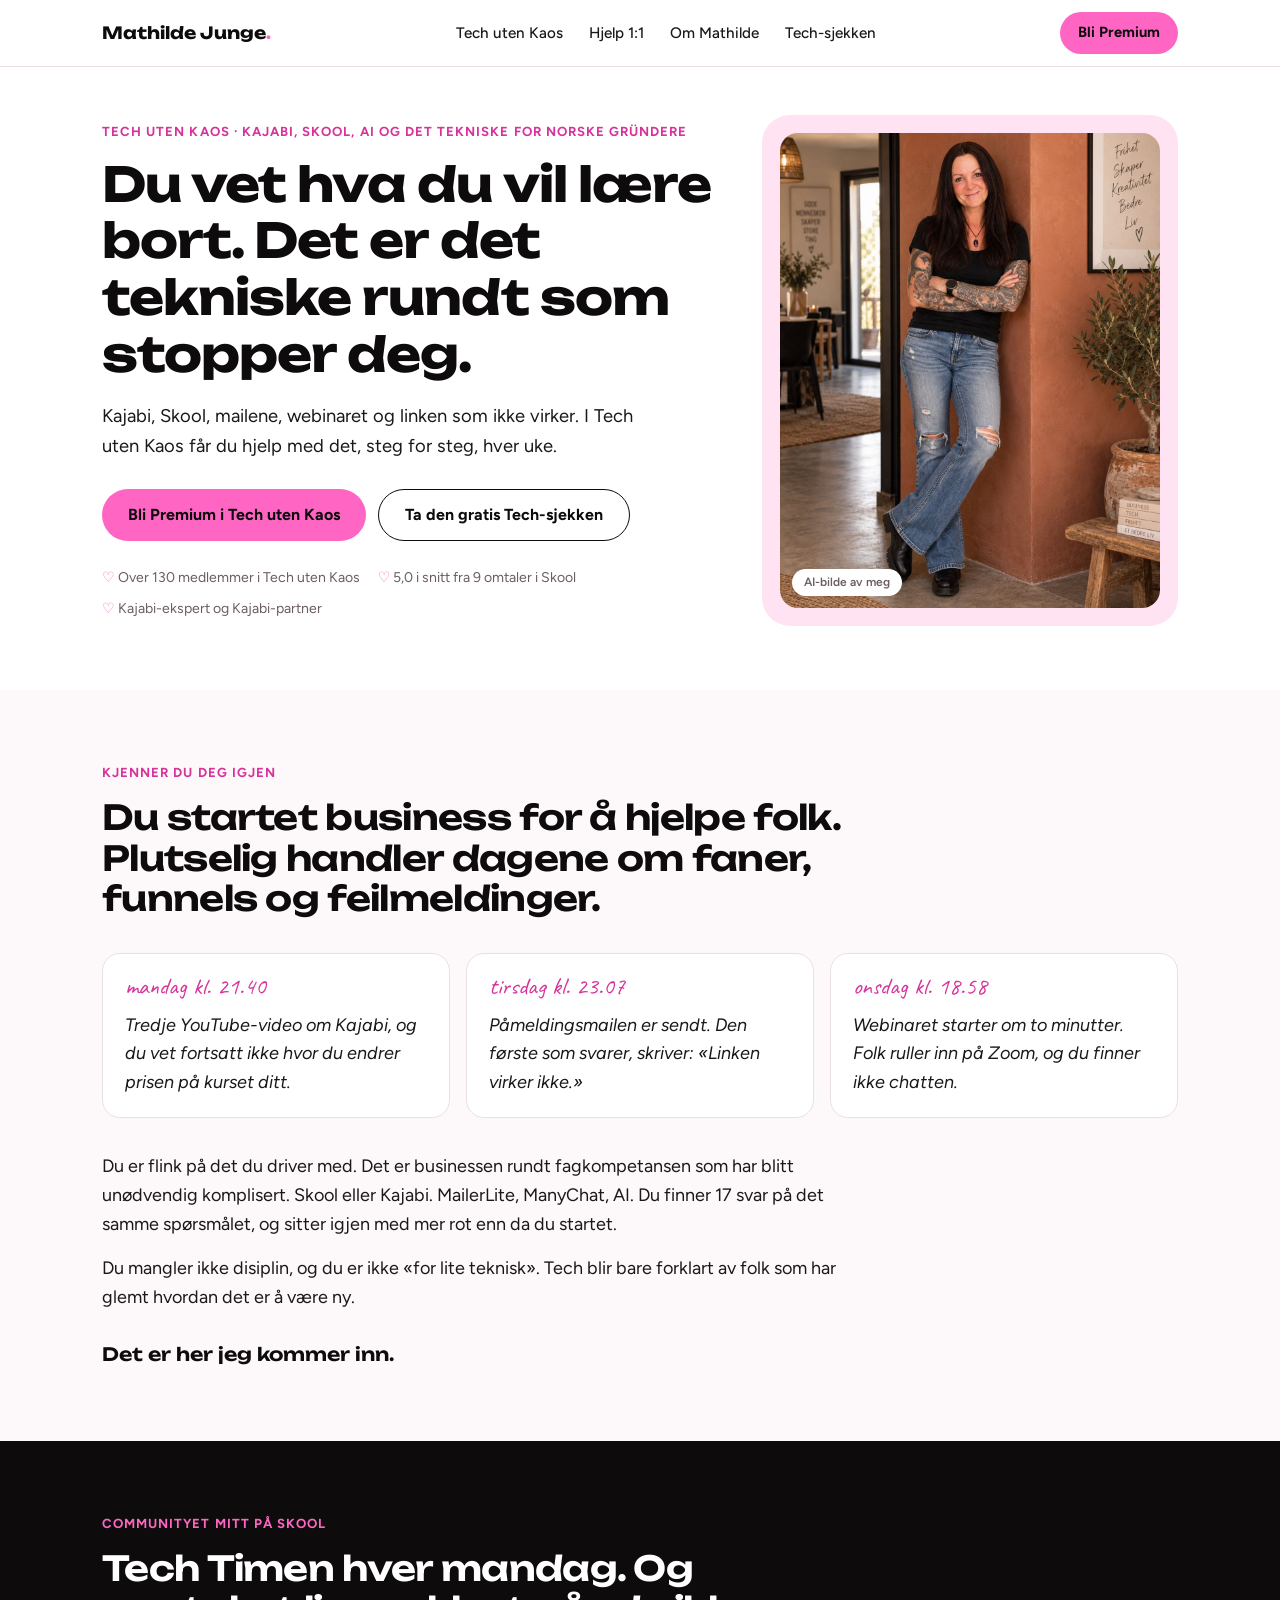
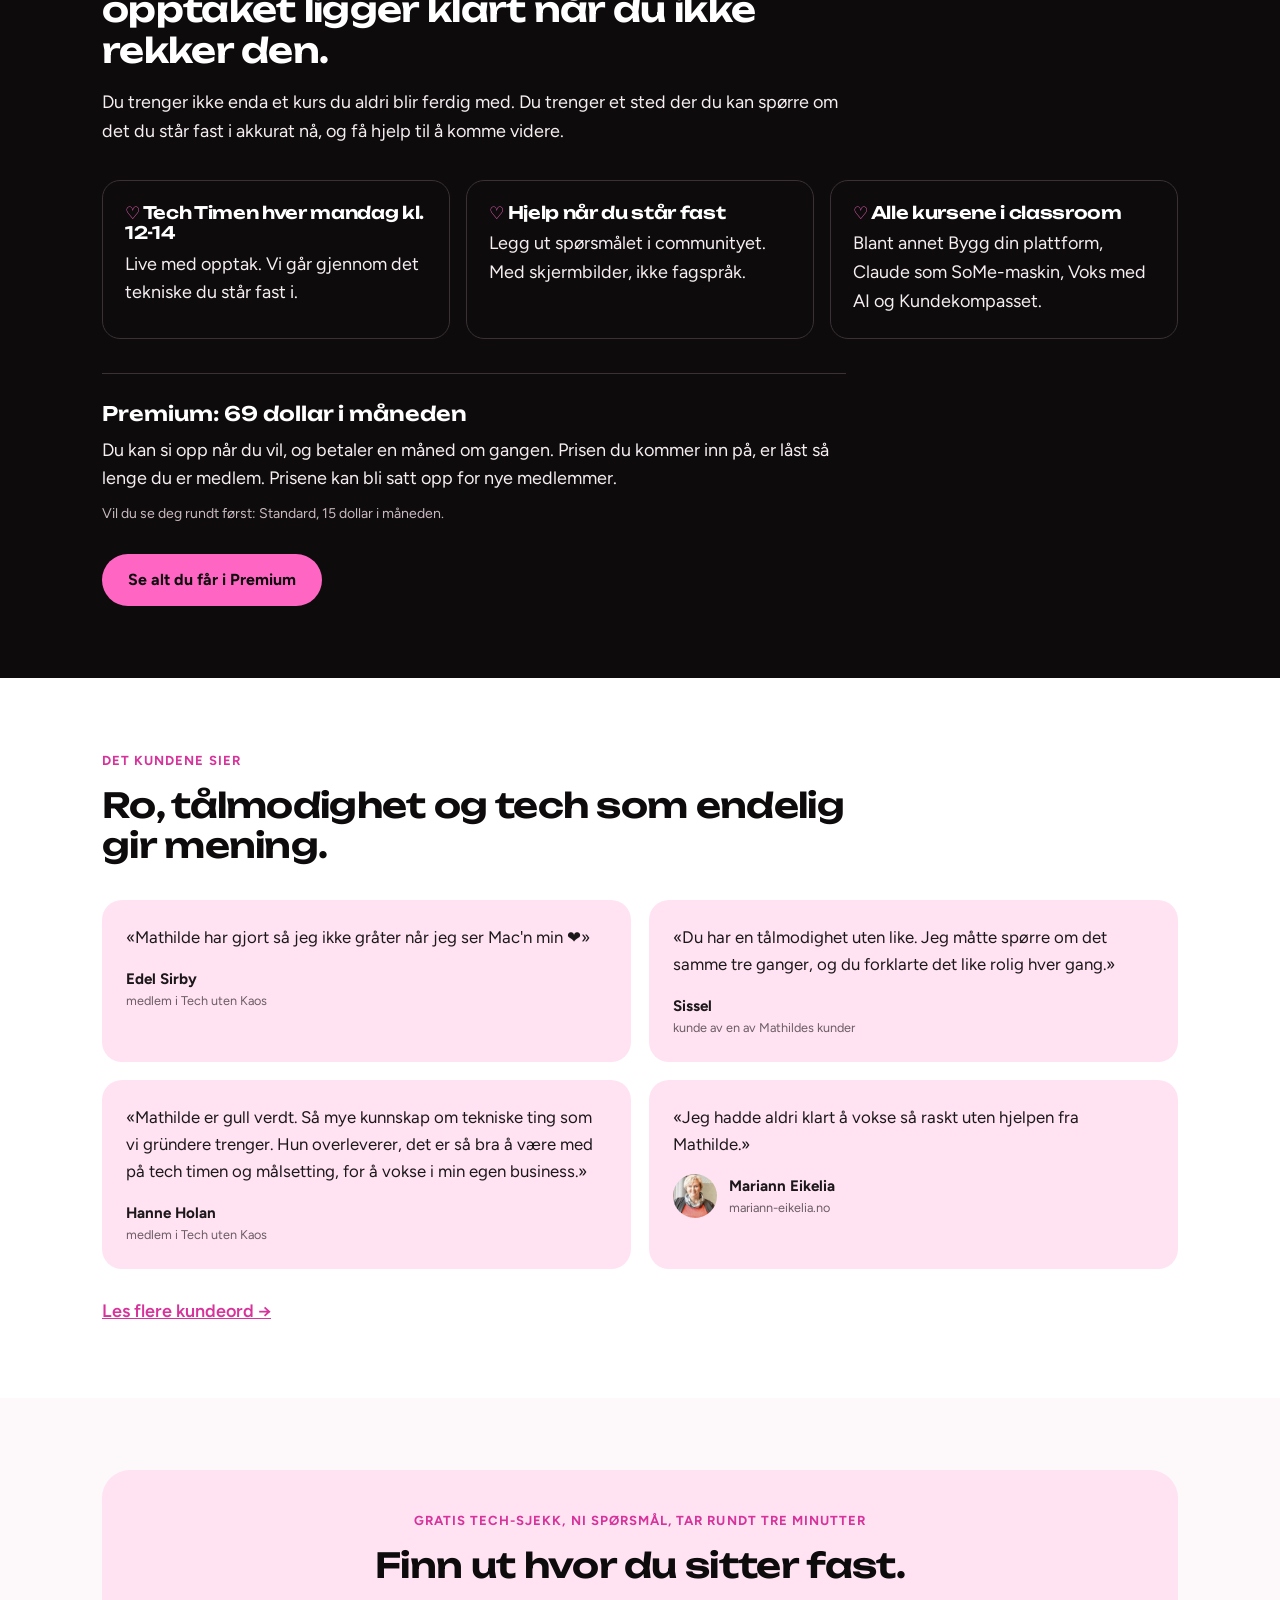
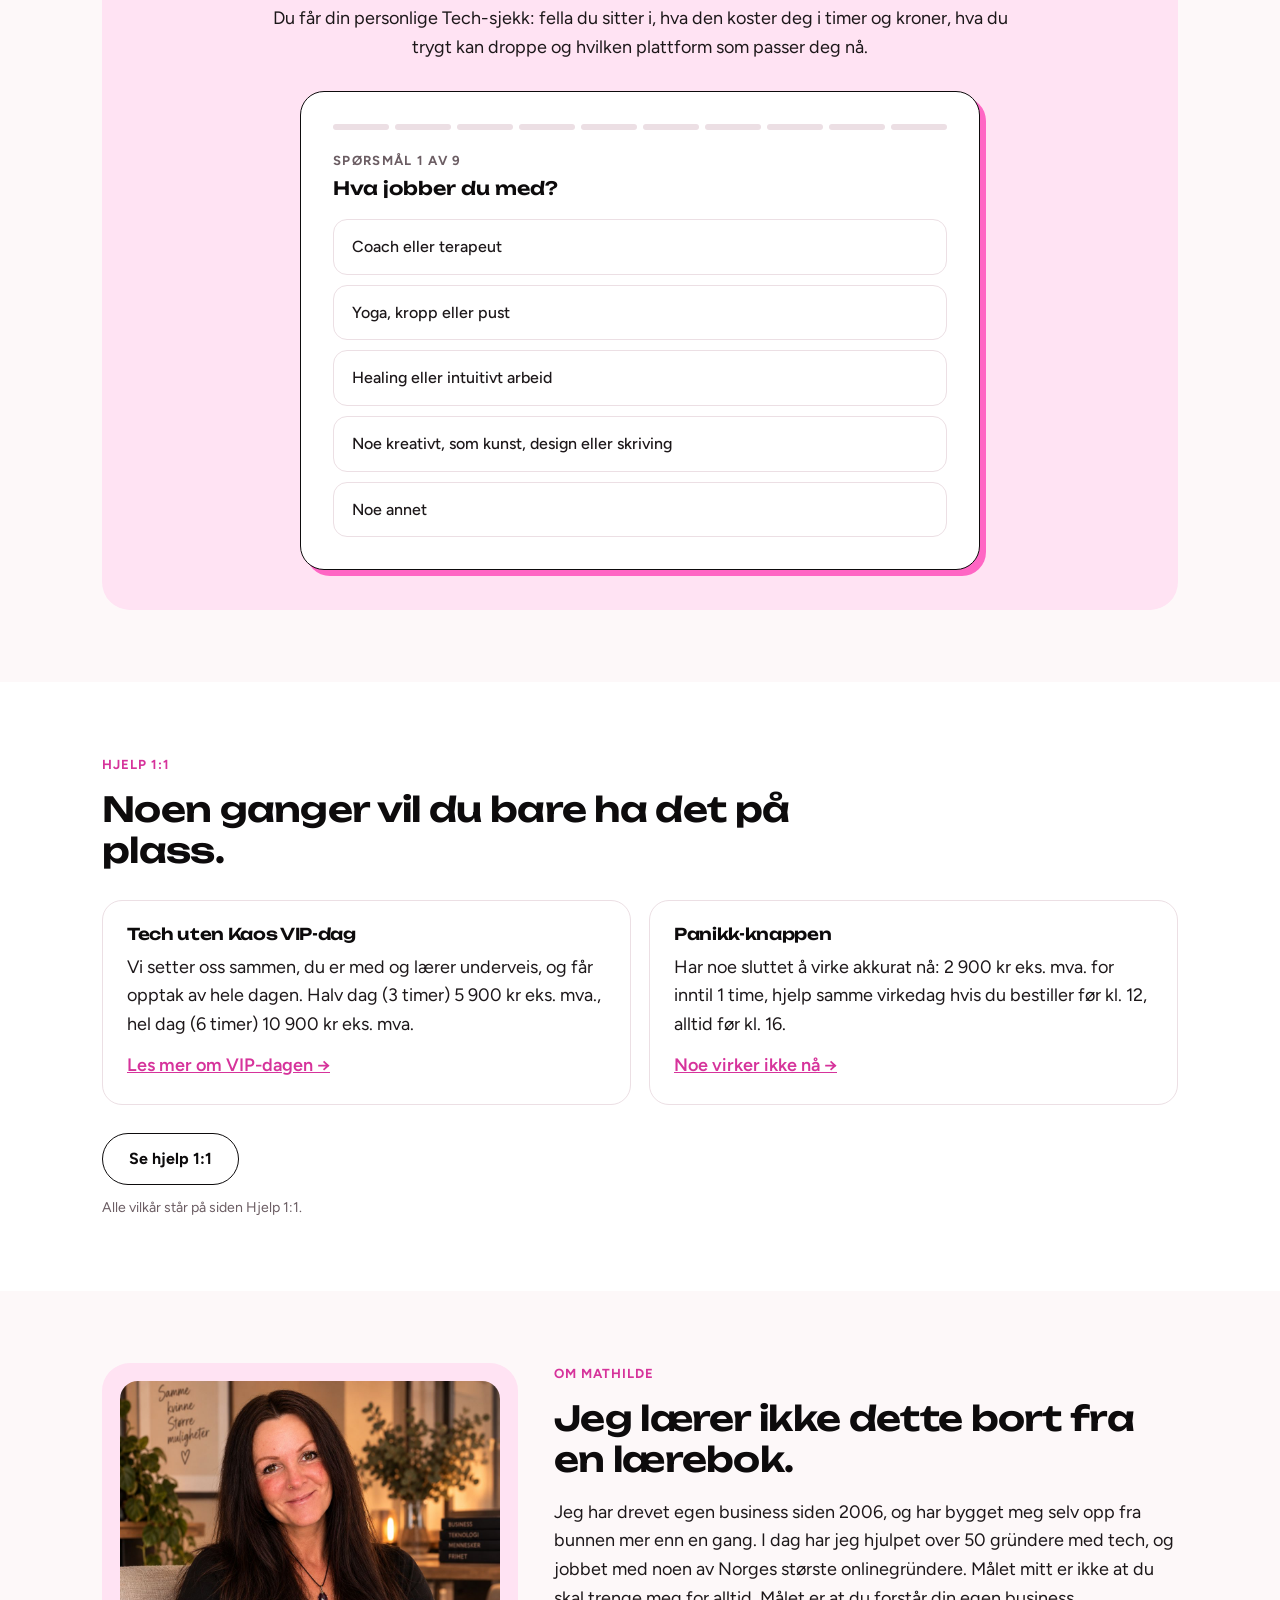
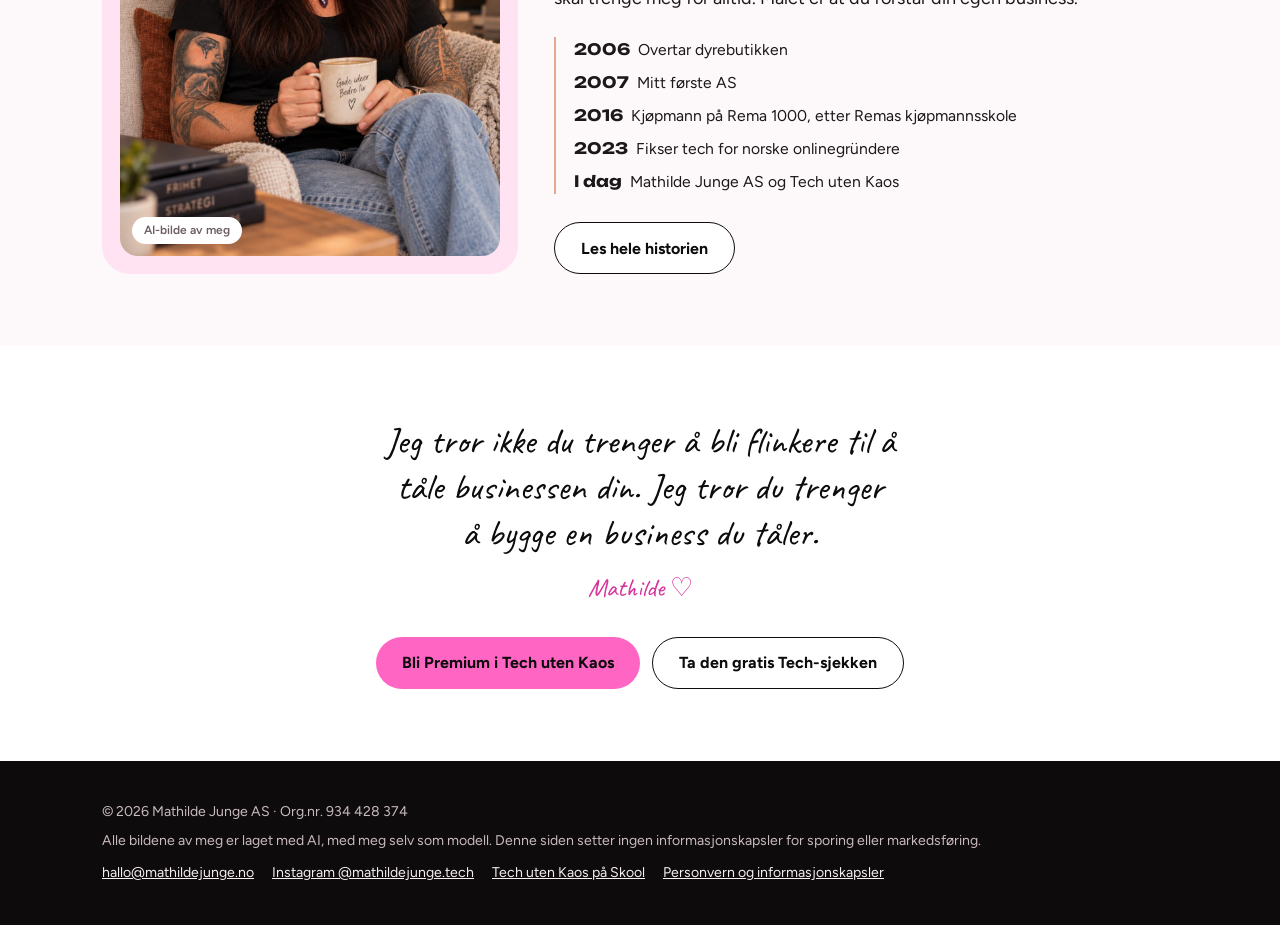
==== commit 70af3d24: "Bunntekst: link til personvern og informasjonskapsler Co-Authored-By: Claude Opus 5.5 <noreply@anthr" ====
--- a/index.html
+++ b/index.html
@@ -122,8 +122,8 @@
 
 <footer><div class="ramme">
 <p>© 2026 Mathilde Junge AS · Org.nr. 934 428 374</p>
-<p>Alle bildene av meg er laget med AI, med meg selv som modell.</p>
-<p class="footlenker"><a href="mailto:hallo@mathildejunge.no">hallo@mathildejunge.no</a><a href="https://www.instagram.com/mathildejunge.tech/">Instagram @mathildejunge.tech</a><a href="https://www.skool.com/mathilde/about">Tech uten Kaos på Skool</a><span class="add">[ADD: personvernside]</span></p>
+<p>Alle bildene av meg er laget med AI, med meg selv som modell. Denne siden setter ingen informasjonskapsler for sporing eller markedsføring.</p>
+<p class="footlenker"><a href="mailto:hallo@mathildejunge.no">hallo@mathildejunge.no</a><a href="https://www.instagram.com/mathildejunge.tech/">Instagram @mathildejunge.tech</a><a href="https://www.skool.com/mathilde/about">Tech uten Kaos på Skool</a><a href="https://www.mathildejunge.no/personvern">Personvern og informasjonskapsler</a></p>
 </div></footer>
 <script>
 
